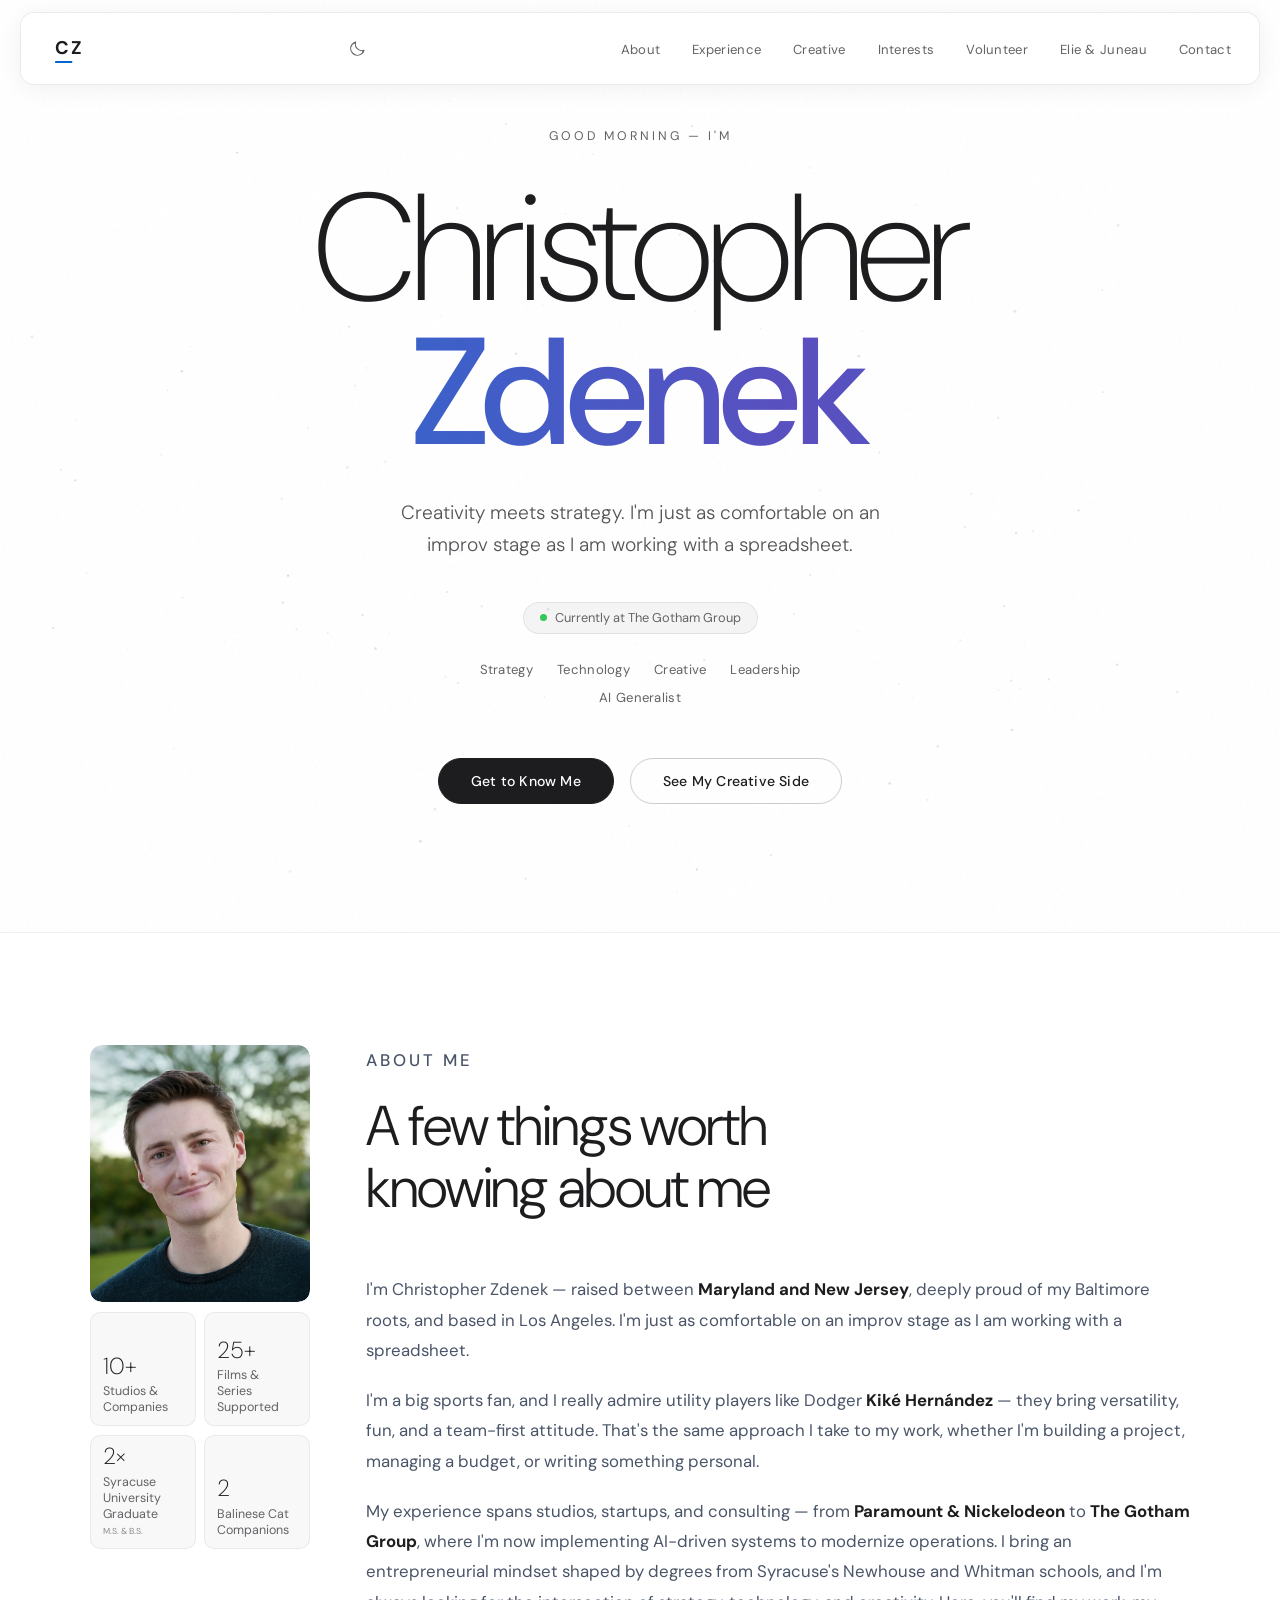
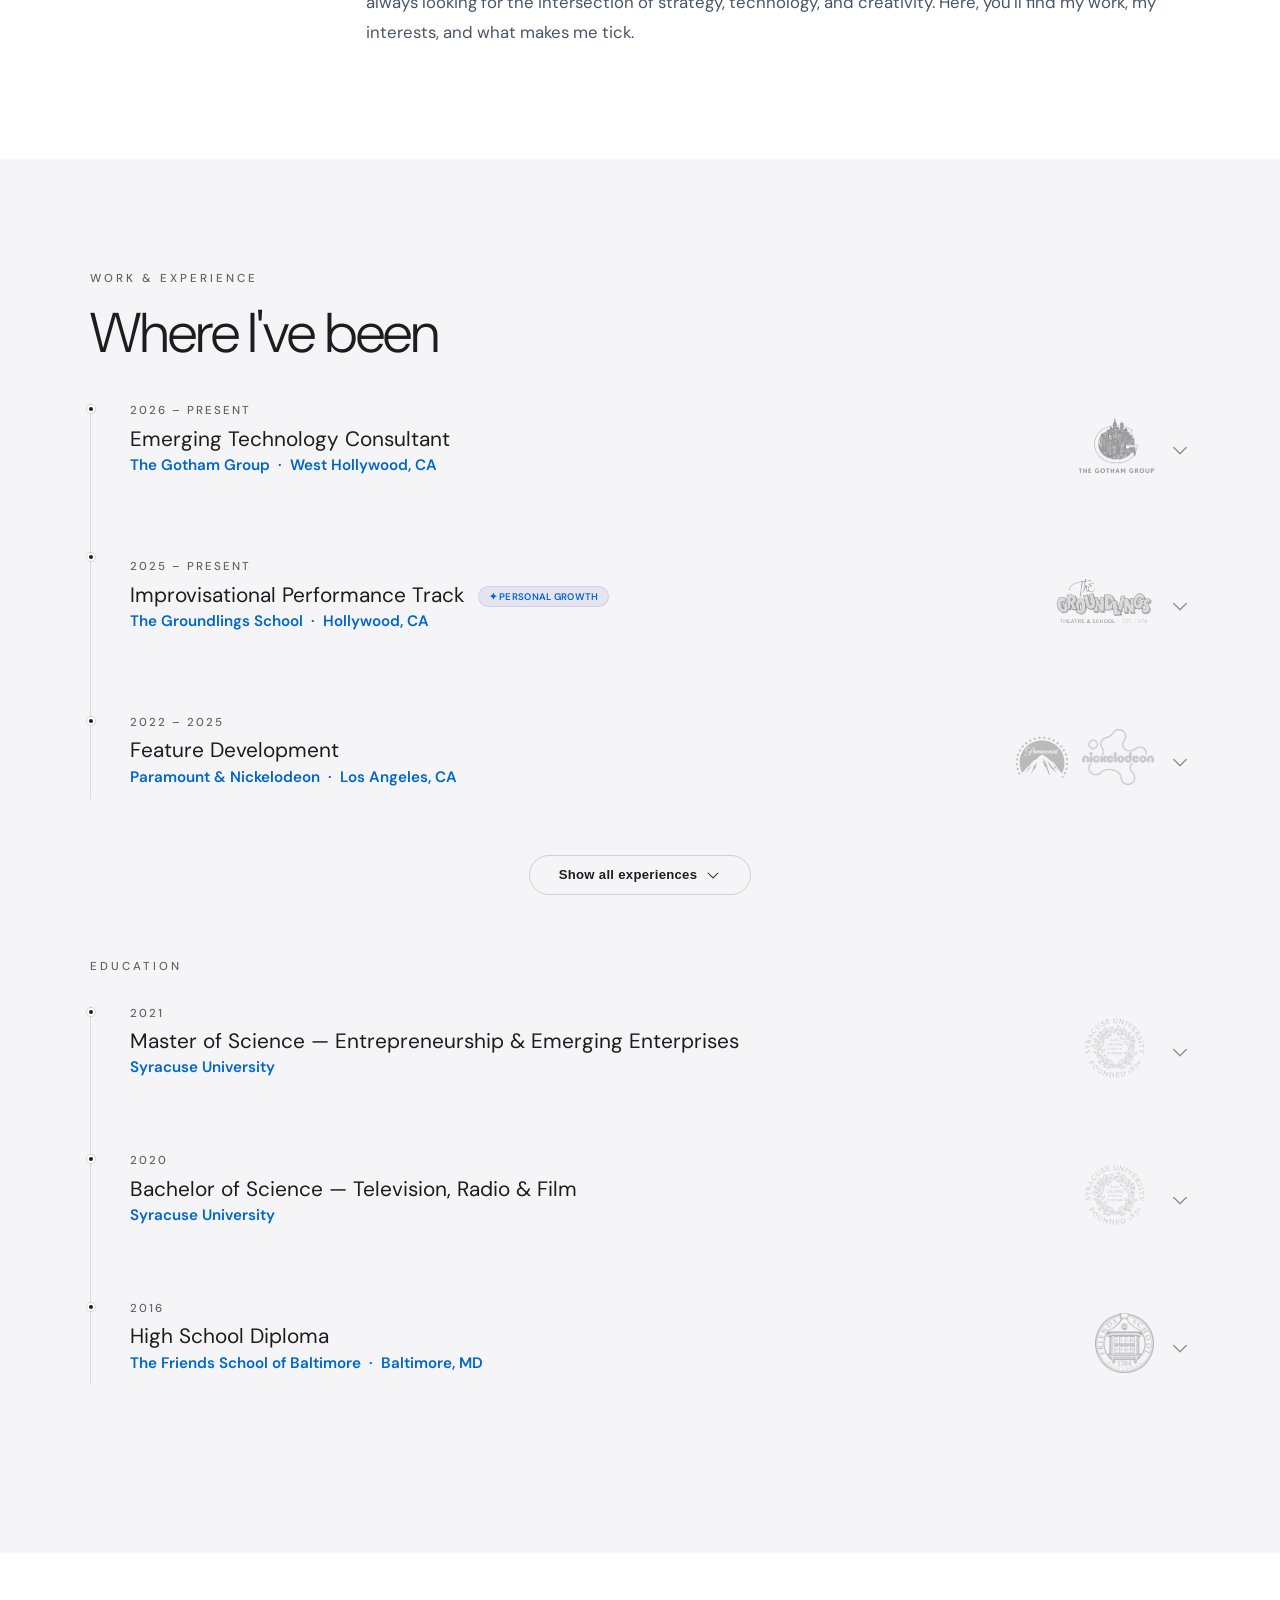
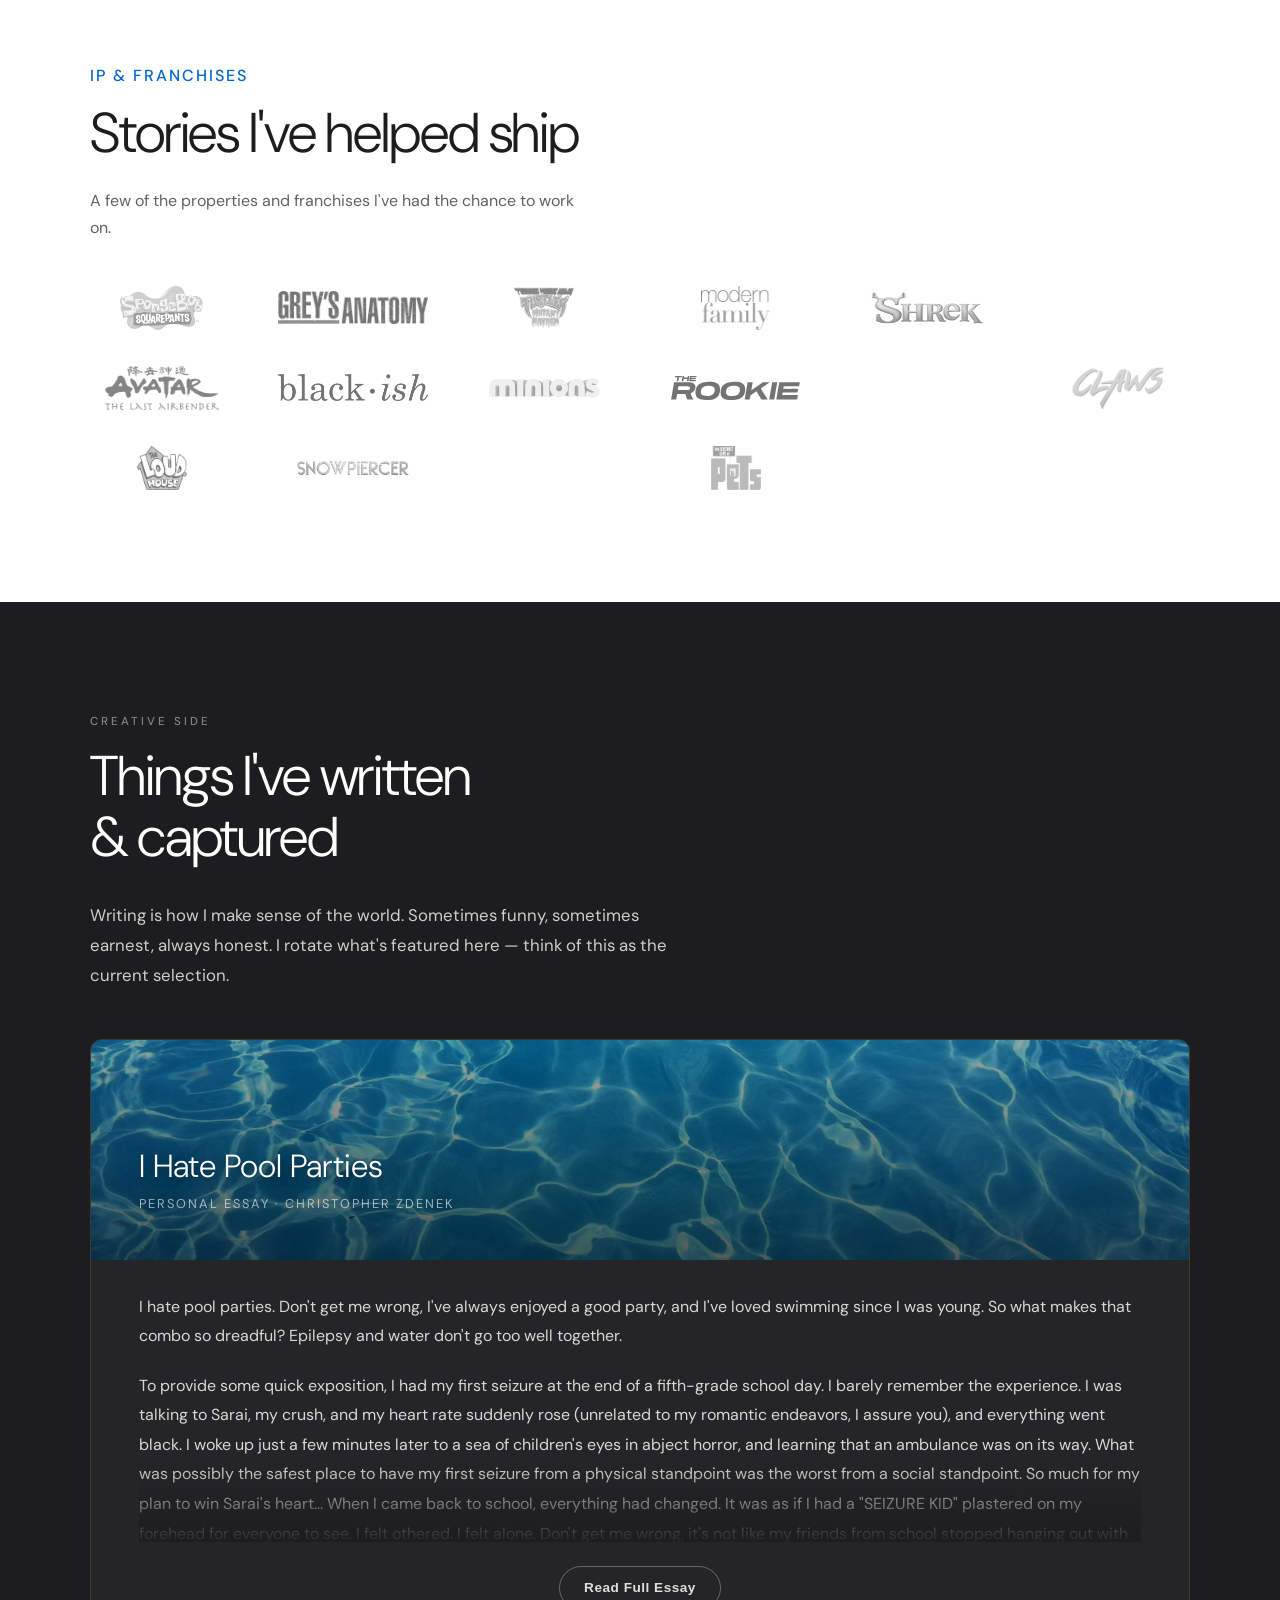
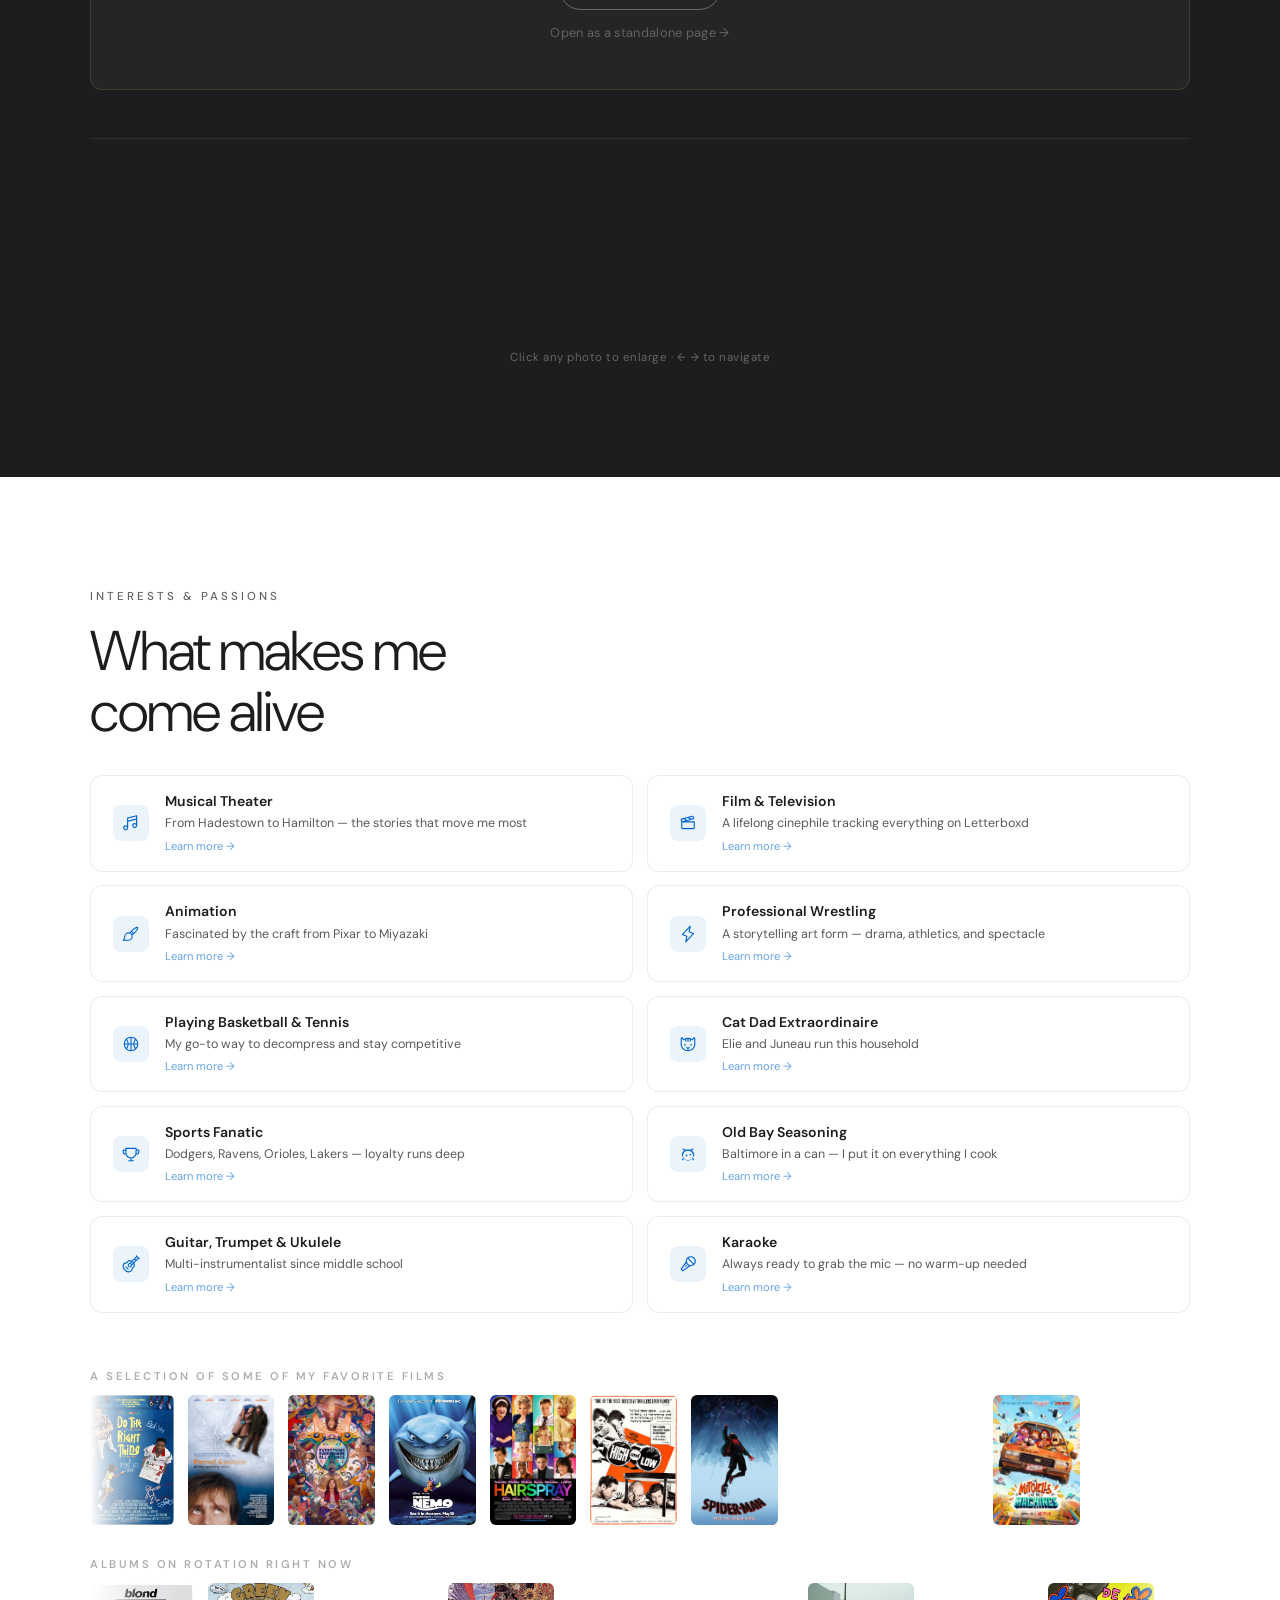
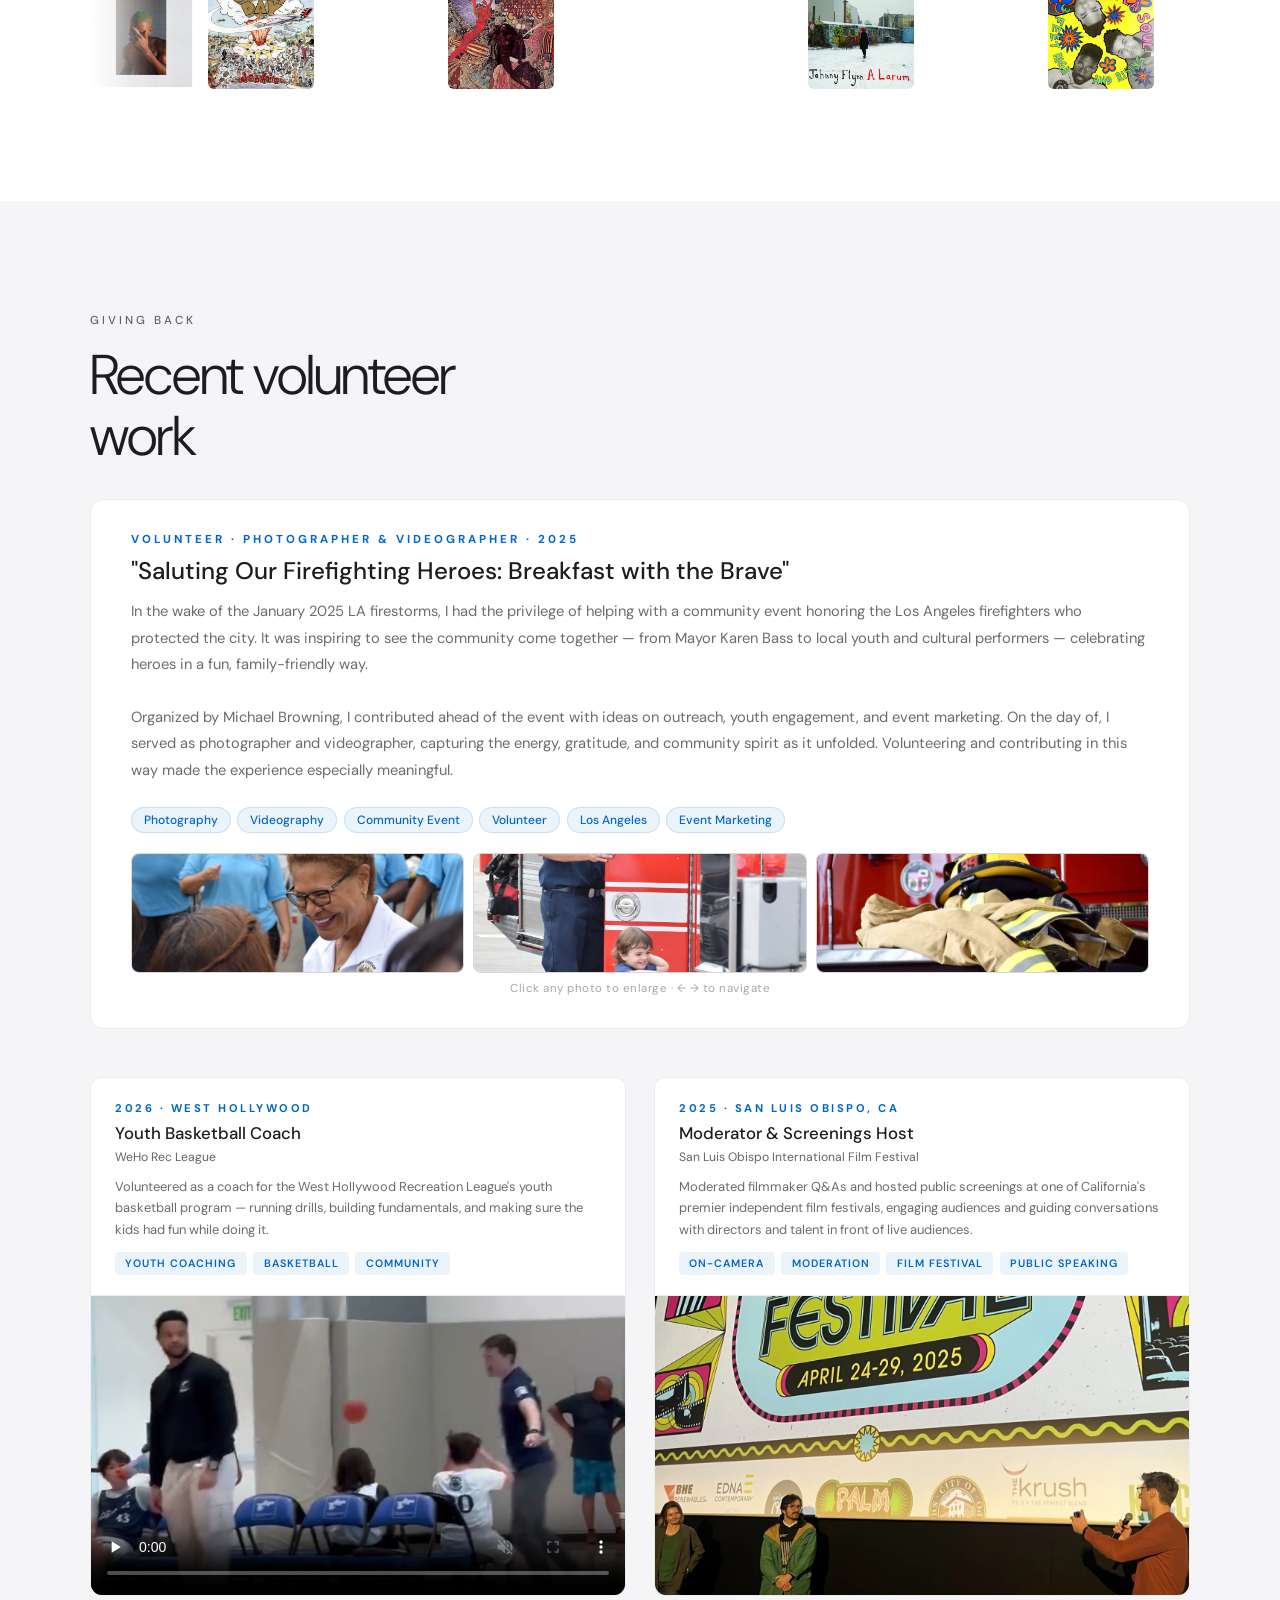
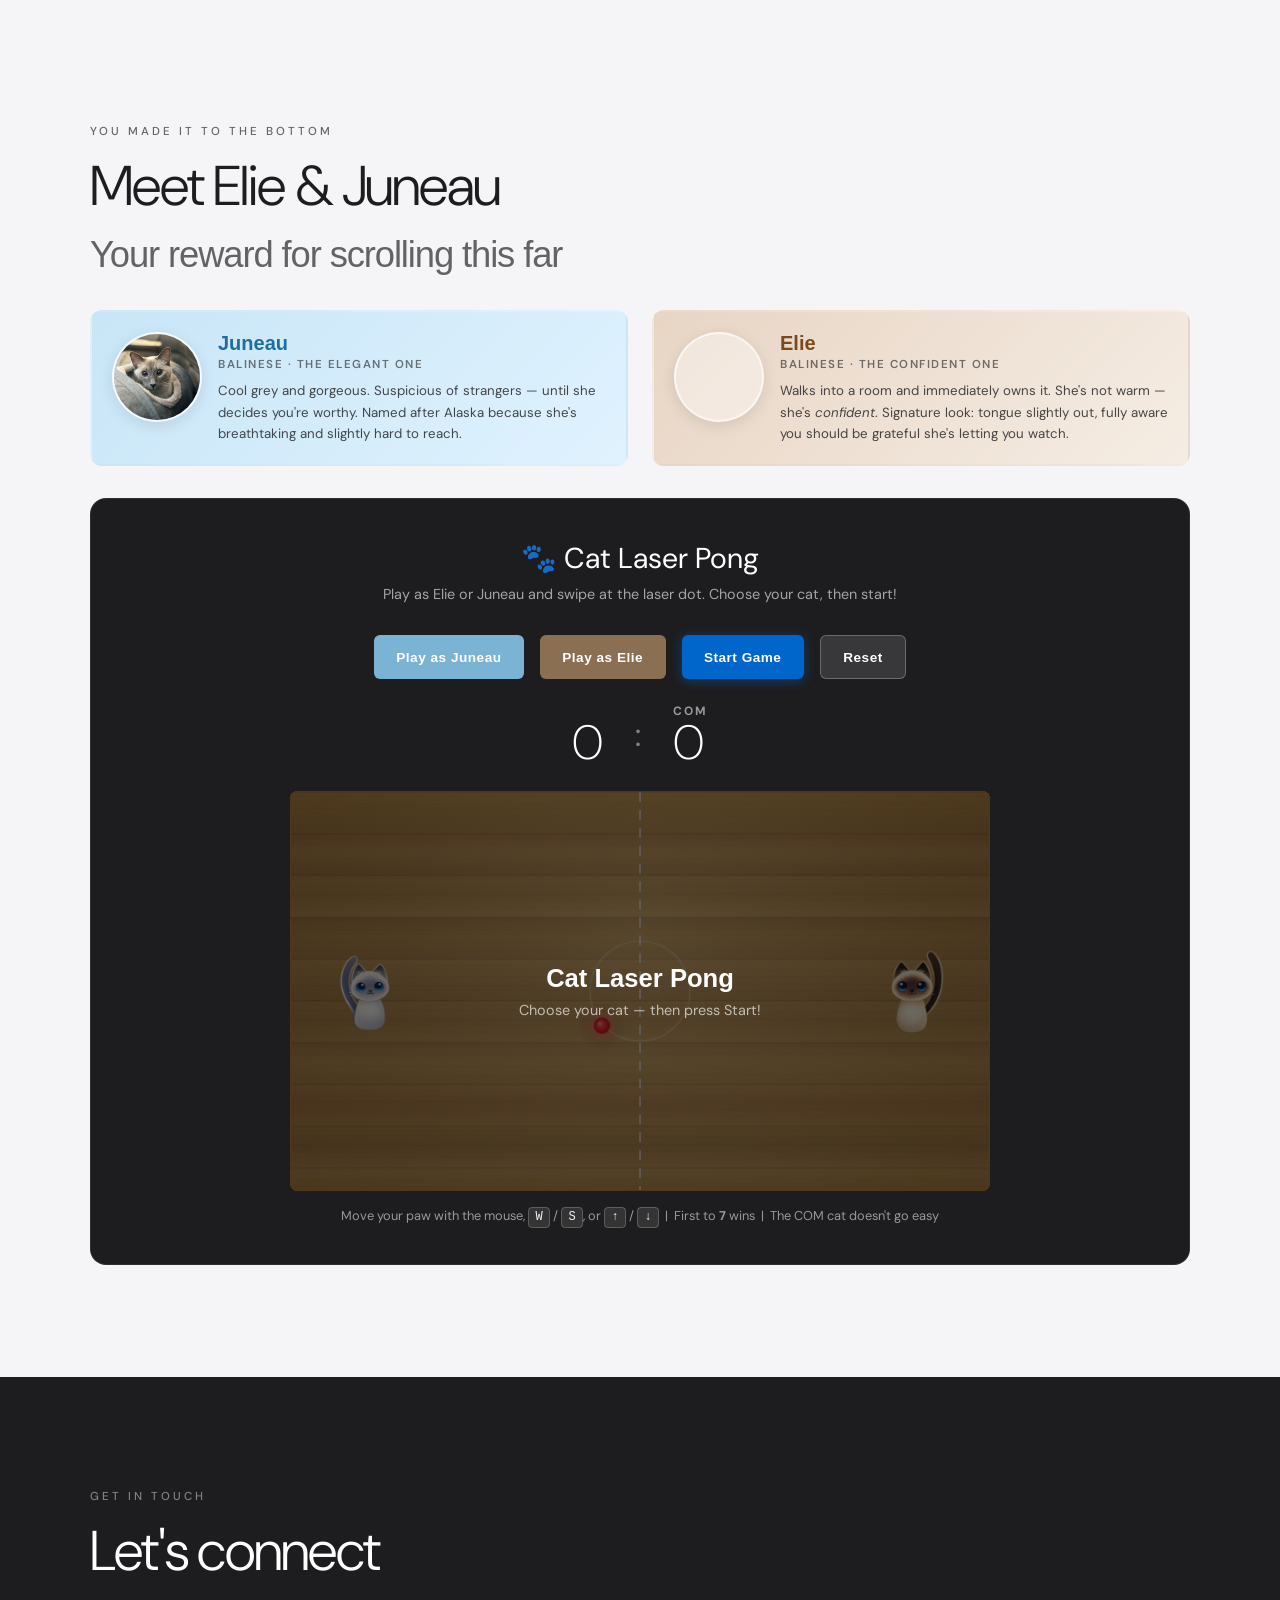
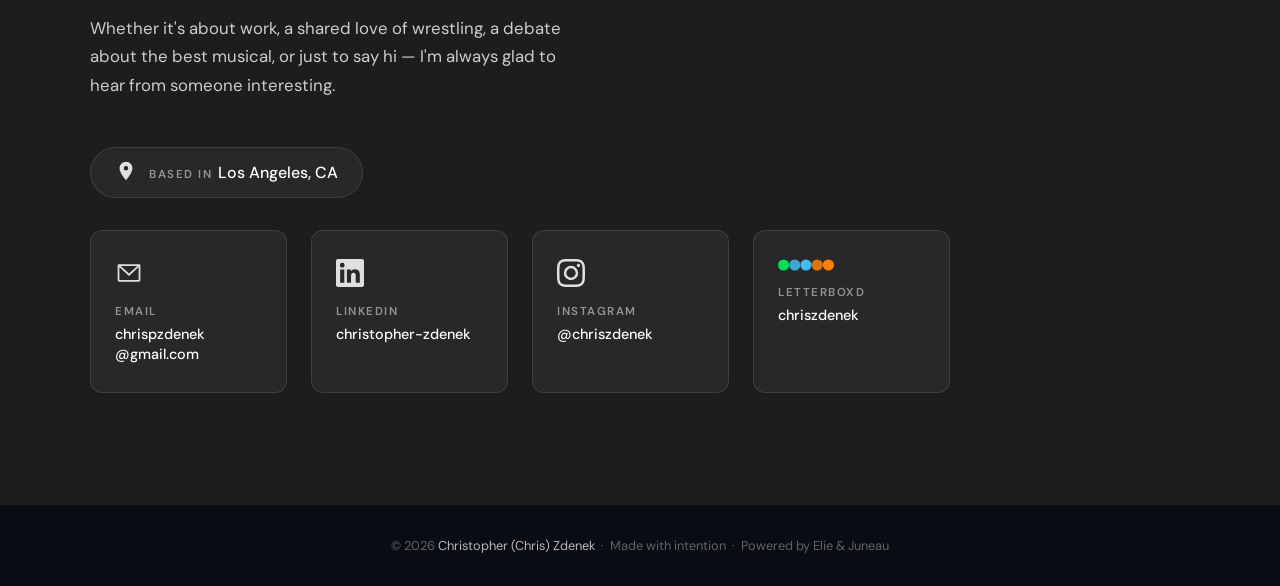
==== index.html @ ccbcd987 "UI hardening: image fixes, dark-mode contrast, pong smoothness, a11y - Rotate sideways photos uprigh" ====
<!DOCTYPE html>
<html lang="en">
<head>
  <meta charset="UTF-8" />
  <meta name="viewport" content="width=device-width, initial-scale=1.0" />
  <link rel="icon" type="image/svg+xml" href="favicon.svg">
  <link rel="icon" type="image/png" sizes="32x32" href="favicon-32x32.png">
  <link rel="icon" type="image/png" sizes="16x16" href="favicon-16x16.png">
  <link rel="apple-touch-icon" sizes="180x180" href="apple-touch-icon.png">
  <meta name="description" content="Chris Zdenek (Christopher Zdenek) — creativity meets strategy. Entertainment entrepreneur, storyteller, and improv performer based in Los Angeles. Syracuse Newhouse & Whitman grad working at the intersection of strategy, technology, and creativity.">
  <meta name="keywords" content="Chris Zdenek, Christopher Zdenek, Christopher P Zdenek, entertainment entrepreneur, improv performer, emerging technology consultant, Los Angeles, Gotham Group, Paramount, Nickelodeon, Syracuse University, Baltimore">
  <meta name="robots" content="index, follow, max-snippet:-1, max-image-preview:large, max-video-preview:-1">
  <meta name="author" content="Christopher Zdenek">
  <meta name="geo.region" content="US-CA">
  <meta name="geo.placename" content="Los Angeles">
  <link rel="canonical" href="https://chriszdenek.com/">
  <meta property="og:title" content="Chris Zdenek — Creativity Meets Strategy">
  <meta property="og:description" content="Christopher Zdenek — entertainment entrepreneur, storyteller, and improv performer based in Los Angeles. Explore his work, interests, and what makes him tick.">
  <meta property="og:image" content="https://chriszdenek.com/images/og-image.png">
  <meta property="og:url" content="https://chriszdenek.com/">
  <meta property="og:type" content="website">
  <meta property="og:site_name" content="Chris Zdenek">
  <meta name="twitter:card" content="summary_large_image">
  <meta name="twitter:title" content="Chris Zdenek — Creativity Meets Strategy">
  <meta name="twitter:description" content="Christopher Zdenek — entertainment entrepreneur, storyteller, and improv performer based in Los Angeles.">
  <meta name="twitter:image" content="https://chriszdenek.com/images/og-image.png">
  <title>Chris Zdenek | Christopher Zdenek — Entrepreneur, Storyteller & Improv Performer</title>
  <script type="application/ld+json">
  [
    {
      "@context": "https://schema.org",
      "@type": "WebSite",
      "name": "Chris Zdenek",
      "alternateName": "Christopher Zdenek",
      "url": "https://chriszdenek.com"
    },
    {
      "@context": "https://schema.org",
      "@type": "Person",
      "name": "Christopher Zdenek",
      "alternateName": "Chris Zdenek",
      "givenName": "Christopher",
      "familyName": "Zdenek",
      "url": "https://chriszdenek.com",
      "image": "https://chriszdenek.com/images/og-image.png",
      "jobTitle": "Emerging Technology Consultant",
      "description": "Chris Zdenek is an entertainment entrepreneur, emerging technology consultant, storyteller, and improv performer based in Los Angeles. He works at the intersection of strategy, technology, and creativity at The Gotham Group.",
      "knowsAbout": ["Entertainment", "Strategy", "Technology", "Improv Comedy", "AI Systems", "Project Management", "Animation", "Film Production", "Entrepreneurship"],
      "alumniOf": [
        {
          "@type": "CollegeOrUniversity",
          "name": "Syracuse University",
          "department": ["S.I. Newhouse School of Public Communications", "Martin J. Whitman School of Management"]
        },
        {
          "@type": "HighSchool",
          "name": "Jemicy School of Baltimore"
        }
      ],
      "worksFor": {
        "@type": "Organization",
        "name": "The Gotham Group",
        "url": "https://www.gotham-group.com"
      },
      "hasOccupation": [
        {
          "@type": "Occupation",
          "name": "Emerging Technology Consultant",
          "occupationLocation": {
            "@type": "City",
            "name": "Los Angeles"
          }
        }
      ],
      "address": {
        "@type": "PostalAddress",
        "addressLocality": "Los Angeles",
        "addressRegion": "CA",
        "addressCountry": "US"
      },
      "birthPlace": {
        "@type": "Place",
        "name": "Baltimore, Maryland"
      },
      "nationality": {
        "@type": "Country",
        "name": "United States"
      },
      "sameAs": [
        "https://www.linkedin.com/in/christopher-zdenek/",
        "https://www.instagram.com/chriszdenek/"
      ]
    }
  ]
  </script>
  <link rel="preconnect" href="https://fonts.googleapis.com">
  <link rel="preconnect" href="https://fonts.gstatic.com" crossorigin>
  <link rel="preload" as="style" href="https://fonts.googleapis.com/css2?family=DM+Sans:ital,opsz,wght@0,9..40,200;0,9..40,300;0,9..40,400;0,9..40,500;1,9..40,300;1,9..40,400&display=swap" onload="this.onload=null;this.rel='stylesheet'">
  <noscript><link rel="stylesheet" href="https://fonts.googleapis.com/css2?family=DM+Sans:ital,opsz,wght@0,9..40,200;0,9..40,300;0,9..40,400;0,9..40,500;1,9..40,300;1,9..40,400&display=swap"></noscript>
  <script>
  (function(){
    var t = localStorage.getItem('theme');
    if (!t) t = window.matchMedia('(prefers-color-scheme: dark)').matches ? 'dark' : 'light';
    document.documentElement.setAttribute('data-theme', t);
  })();
  </script>
  <link rel="stylesheet" href="styles.css">
<noscript><style>.reveal { opacity: 1 !important; transform: none !important; }</style></noscript>
</head>
<body>

<!-- ── SKIP LINK ──────────────────────────────────────────── -->
<a href="#about" class="skip-link">Skip to content</a>

<!-- ── NAV ─────────────────────────────────────────────────── -->
<nav role="navigation" aria-label="Main navigation">
  <a class="nav-logo" href="#hero"><span class="nav-logo-text">CZ</span></a>
  <button class="theme-toggle" id="themeToggle" aria-label="Switch to dark mode" title="Toggle dark mode">
    <svg class="theme-icon-moon" xmlns="http://www.w3.org/2000/svg" viewBox="0 0 256 256" fill="currentColor"><path d="M233.54,142.23a8,8,0,0,0-8-2,88.08,88.08,0,0,1-109.8-109.8,8,8,0,0,0-10-10,104.84,104.84,0,0,0-52.91,37A104,104,0,0,0,136,224a103.09,103.09,0,0,0,62.52-20.88,104.84,104.84,0,0,0,37-52.91A8,8,0,0,0,233.54,142.23ZM188.65,190.57A88,88,0,0,1,65.43,67.35,89.45,89.45,0,0,1,96,49.21,104.12,104.12,0,0,0,206.79,160,89.3,89.3,0,0,1,188.65,190.57Z"/></svg>
    <svg class="theme-icon-sun" xmlns="http://www.w3.org/2000/svg" viewBox="0 0 256 256" fill="currentColor" style="display:none"><path d="M120,40V16a8,8,0,0,1,16,0V40a8,8,0,0,1-16,0Zm72,88a64,64,0,1,1-64-64A64.07,64.07,0,0,1,192,128Zm-16,0a48,48,0,1,0-48,48A48.05,48.05,0,0,0,176,128ZM58.34,69.66A8,8,0,0,0,69.66,58.34l-16-16A8,8,0,0,0,42.34,53.66Zm0,116.68-16,16a8,8,0,0,0,11.32,11.32l16-16a8,8,0,0,0-11.32-11.32ZM192,72a8,8,0,0,0,5.66-2.34l16-16a8,8,0,0,0-11.32-11.32l-16,16A8,8,0,0,0,192,72Zm5.66,114.34a8,8,0,0,0-11.32,11.32l16,16a8,8,0,0,0,11.32-11.32ZM48,128a8,8,0,0,0-8-8H16a8,8,0,0,0,0,16H40A8,8,0,0,0,48,128Zm80,80a8,8,0,0,0-8,8v24a8,8,0,0,0,16,0V216A8,8,0,0,0,128,208Zm112-88H216a8,8,0,0,0,0,16h24a8,8,0,0,0,0-16Z"/></svg>
  </button>
  <button class="nav-hamburger" id="navHamburger" aria-label="Menu" aria-expanded="false">
    <span></span><span></span><span></span>
  </button>
  <ul class="nav-links" id="navLinks">
    <li><a href="#about">About</a></li>
    <li><a href="#experience">Experience</a></li>
    <li><a href="#writing">Creative</a></li>
    <li><a href="#interests">Interests</a></li>
    <li><a href="#volunteer">Volunteer</a></li>
    <li><a href="#cats">Elie &amp; Juneau</a></li>
    <li><a href="#contact">Contact</a></li>
  </ul>
</nav>

<!-- ── HERO ────────────────────────────────────────────────── -->
<div class="scroll-progress" id="scrollProgress"></div>

<main>
<section id="hero">
  <div class="hero-gradient-mesh"></div>
  <canvas class="hero-particle-canvas" id="heroParticles"></canvas>
  <div class="hero-cursor-glow" id="heroCursorGlow"></div>
  <div class="hero-content">
    <p class="hero-eyebrow hero-enter hero-enter-1" id="heroGreeting">Hey there — I'm</p>
    <h1 class="hero-name hero-enter hero-enter-1">Christopher <br><span>Zdenek</span></h1>
    <p class="sr-only">Also known as Chris Zdenek</p>
    <p class="hero-tagline hero-enter hero-enter-2">
      Creativity meets strategy. I'm just as comfortable on an improv stage as I am working with a spreadsheet.
    </p>
    <div class="hero-currently hero-enter hero-enter-3">
      <span class="hero-currently-dot"></span>
      Currently at The Gotham Group
    </div>
    <div class="hero-tags hero-enter hero-enter-3">
      <span class="hero-tag">Strategy</span>
      <span class="hero-tag">Technology</span>
      <span class="hero-tag">Creative</span>
      <span class="hero-tag">Leadership</span>
      <span class="hero-tag-rotate"><span class="active">AI Generalist</span></span>
    </div>
    <div class="hero-cta hero-enter hero-enter-4">
      <a href="#about" class="btn btn-gold">Get to Know Me</a>
      <a href="#writing" class="btn btn-outline">See My Creative Side</a>
    </div>
  </div>
  <div class="scroll-hint hero-enter hero-enter-5" aria-hidden="true"><svg xmlns="http://www.w3.org/2000/svg" width="16" height="16" viewBox="0 0 256 256" fill="currentColor" style="opacity:0.5"><path d="M213.66,101.66l-80,80a8,8,0,0,1-11.32,0l-80-80A8,8,0,0,1,53.66,90.34L128,164.69l74.34-74.35a8,8,0,0,1,11.32,11.32Z"/></svg></div>
</section>

<!-- AI-ready summary (hidden visually, exposed to crawlers & AI search) -->
<p class="sr-only">Christopher Zdenek is an entertainment entrepreneur and emerging technology consultant based in Los Angeles, currently at The Gotham Group, with experience spanning Paramount, Nickelodeon, Illumination, and 25+ film and television productions.</p>

<!-- ── ABOUT ────────────────────────────────────────────────── -->
<section id="about">
  <div class="container about-3d-entrance">
    <div class="about-grid">
      <!-- Left: headshot + stat boxes -->
      <div class="about-visual">
        <div class="headshot-wrap">
          <picture><source srcset="images/headshot.jpg.webp" type="image/webp"><img fetchpriority="high" decoding="async"
            src="images/headshot.jpg"
            alt="Christopher Zdenek - entertainment entrepreneur and emerging technology consultant in Los Angeles"
            class="headshot-img"
            width="1200"
            height="1384"
            onerror="this.closest('picture').style.display='none'; this.closest('picture').nextElementSibling.style.display='flex';"
          ></picture>
          <div class="headshot-placeholder" style="display:none;">
            Drop your headshot here as<br><code>images/headshot.jpg</code>
          </div>
        </div>
        <div class="about-stats">
          <div class="stat-card">
            <div class="stat-number">10+</div>
            <div class="stat-label">Studios &amp; Companies</div>
          </div>
          <div class="stat-card">
            <div class="stat-number">25+</div>
            <div class="stat-label">Films &amp; Series Supported</div>
          </div>
          <div class="stat-card">
            <div class="stat-number">2×</div>
            <div class="stat-label">Syracuse University Graduate<br><span style="font-size:0.7em;opacity:0.75;">M.S. &amp; B.S.</span></div>
          </div>
          <div class="stat-card">
            <div class="stat-number">2</div>
            <div class="stat-label">Balinese Cat Companions</div>
          </div>
        </div>
      </div>
      <!-- Right: text -->
      <div class="about-text">
        <p class="section-label">About Me</p>
        <h2 class="section-title">A few things worth<br>knowing about me</h2>
        <div class="divider"></div>
        <p>
          I'm Christopher Zdenek — raised between <strong>Maryland and New Jersey</strong>, deeply proud of my Baltimore roots, and based in Los Angeles. I'm just as comfortable on an improv stage as I am working with a spreadsheet.
        </p>
        <p>
          I'm a big sports fan, and I really admire utility players like Dodger <strong>Kiké Hernández</strong> — they bring versatility, fun, and a team-first attitude. That's the same approach I take to my work, whether I'm building a project, managing a budget, or writing something personal.
        </p>
        <p>
          My experience spans studios, startups, and consulting — from <strong>Paramount &amp; Nickelodeon</strong> to <strong>The Gotham Group</strong>, where I'm now implementing AI-driven systems to modernize operations. I bring an entrepreneurial mindset shaped by degrees from Syracuse's Newhouse and Whitman schools, and I'm always looking for the intersection of strategy, technology, and creativity. Here, you'll find my work, my interests, and what makes me tick.
        </p>
      </div>
    </div>
  </div>
</section>

<!-- ── EXPERIENCE ───────────────────────────────────────────── -->
<section id="experience">
  <div class="container">
    <p class="section-label reveal">Work &amp; Experience</p>
    <h2 class="section-title reveal reveal-delay-1">Where I've been</h2>
    <div class="divider reveal reveal-delay-2"></div>
    <div class="timeline timeline-collapsed" id="workTimeline">

      <div class="timeline-item reveal">
        <div class="timeline-header" role="button" tabindex="0" aria-expanded="false" title="Click to expand">
          <div>
            <div class="timeline-period">2026 – Present</div>
            <div class="timeline-role">Emerging Technology Consultant</div>
            <div class="timeline-company">The Gotham Group &nbsp;·&nbsp; West Hollywood, CA</div>
          </div>
          <div class="company-logos">
            <img decoding="async" src="images/logos/gotham-group.png" class="company-logo" alt="The Gotham Group" width="1200" height="898" loading="lazy">
          </div>
          <svg class="timeline-chevron" xmlns="http://www.w3.org/2000/svg" width="20" height="20" viewBox="0 0 256 256" fill="currentColor"><path d="M213.66,101.66l-80,80a8,8,0,0,1-11.32,0l-80-80A8,8,0,0,1,53.66,90.34L128,164.69l74.34-74.35a8,8,0,0,1,11.32,11.32Z"/></svg>
        </div>
        <div class="timeline-details">
          <div class="timeline-details-inner">
            <div class="timeline-desc">
              Driving the modernization of infrastructure and operations at a leading entertainment management and production company through agentic AI implementation. Rebuilding core systems across talent tracking, submissions, internal workflow, and communications using intelligent automation. Overseeing the complete rebuild of the company's digital presence and web platform. Currently developing two bespoke internal applications alongside the new website, leveraging AI-native architecture to streamline creative operations.
            </div>
            <div class="timeline-tags">
              <span class="timeline-tag">AI Implementation</span>
              <span class="timeline-tag">Agentic AI</span>
              <span class="timeline-tag">Workflow Automation</span>
              <span class="timeline-tag">Web Development</span>
              <span class="timeline-tag">Infrastructure</span>
            </div>
          </div>
        </div>
      </div>

      <div class="timeline-item reveal">
        <div class="timeline-header" role="button" tabindex="0" aria-expanded="false" title="Click to expand">
          <div>
            <div class="timeline-period">2025 – Present</div>
            <div class="timeline-role">Improvisational Performance Track <span class="timeline-badge">&#10022; Personal Growth</span></div>
            <div class="timeline-company">The Groundlings School &nbsp;·&nbsp; Hollywood, CA</div>
          </div>
          <div class="company-logos">
            <img decoding="async" src="images/logos/groundlings.webp" class="company-logo company-logo--100" alt="The Groundlings" width="350" height="350" loading="lazy">
          </div>
          <svg class="timeline-chevron" xmlns="http://www.w3.org/2000/svg" width="20" height="20" viewBox="0 0 256 256" fill="currentColor"><path d="M213.66,101.66l-80,80a8,8,0,0,1-11.32,0l-80-80A8,8,0,0,1,53.66,90.34L128,164.69l74.34-74.35a8,8,0,0,1,11.32,11.32Z"/></svg>
        </div>
        <div class="timeline-details">
          <div class="timeline-details-inner">
            <div class="timeline-desc">
              Selected into the highest performance track at The Groundlings — one of the most elite and selective improv and sketch comedy programs in the country. Sharpening live communication, rapid adaptability, active listening, and audience engagement through unscripted performances.
            </div>
            <div class="timeline-tags">
              <span class="timeline-tag">On-Camera</span>
              <span class="timeline-tag">Improv</span>
              <span class="timeline-tag">Live Performance</span>
              <span class="timeline-tag">Public Speaking</span>
            </div>
          </div>
        </div>
      </div>


      <div class="timeline-item reveal">
        <div class="timeline-header" role="button" tabindex="0" aria-expanded="false" title="Click to expand">
          <div>
            <div class="timeline-period">2022 – 2025</div>
            <div class="timeline-role">Feature Development</div>
            <div class="timeline-company">Paramount &amp; Nickelodeon &nbsp;·&nbsp; Los Angeles, CA</div>
          </div>
          <div class="company-logos">
            <img decoding="async" src="images/logos/paramount.svg" class="company-logo company-logo--md" alt="Paramount" width="1000" height="787" loading="lazy">
            <img decoding="async" src="images/logos/nickelodeon.png" class="company-logo" alt="Nickelodeon" width="1280" height="1001" loading="lazy">
          </div>
          <svg class="timeline-chevron" xmlns="http://www.w3.org/2000/svg" width="20" height="20" viewBox="0 0 256 256" fill="currentColor"><path d="M213.66,101.66l-80,80a8,8,0,0,1-11.32,0l-80-80A8,8,0,0,1,53.66,90.34L128,164.69l74.34-74.35a8,8,0,0,1,11.32,11.32Z"/></svg>
        </div>
        <div class="timeline-details">
          <div class="timeline-details-inner">
            <div class="timeline-desc">
              Drove narrative development across 25+ films and series, aligning creative, production, finance, and legal teams at a major studio. Authored executive-facing decks, briefs, talking points, and strategic materials for pitches and presentations. Led competitive, talent, and IP research to shape development strategy and audience targeting. Managed high-stakes production events with cross-functional partners.
            </div>
            <div class="timeline-tags">
              <span class="timeline-tag">Development</span>
              <span class="timeline-tag">Script Analysis</span>
              <span class="timeline-tag">Creative Strategy</span>
              <span class="timeline-tag">Cross-Functional</span>
            </div>
            <div class="photo-thumb-grid">
              <div class="photo-thumb" data-lb="0" data-gallery="paramount" title="Click to enlarge">
                <picture><source srcset="images/work/paramount-dodgeball.jpg.webp" type="image/webp"><img width="1200" height="900" decoding="async" src="images/work/paramount-dodgeball.jpg" alt="Dodgeball Champions — Paramount team" loading="lazy"></picture>
              </div>
              <div class="photo-thumb" data-lb="1" data-gallery="paramount" title="Click to enlarge">
                <picture><source srcset="images/work/paramount-glsen.jpg.webp" type="image/webp"><img width="1200" height="1799" class="crop-faces" decoding="async" src="images/work/paramount-glsen.jpg" alt="GLSEN Event — Paramount &amp; Nickelodeon" loading="lazy"></picture>
              </div>
              <div class="photo-thumb" data-lb="2" data-gallery="paramount" title="Click to enlarge">
                <picture><source srcset="images/work/paramount-tmnt.jpg.webp" type="image/webp"><img width="900" height="1200" decoding="async" src="images/work/paramount-tmnt.jpg" alt="TMNT Toys — Paramount &amp; Nickelodeon" loading="lazy"></picture>
              </div>
              <div class="photo-thumb" data-lb="3" data-gallery="paramount" title="Click to enlarge">
                <picture><source srcset="images/work/paramount-transformers.jpg.webp" type="image/webp"><img width="1200" height="900" decoding="async" src="images/work/paramount-transformers.jpg" alt="Transformers — Paramount &amp; Nickelodeon" loading="lazy"></picture>
              </div>
            </div>
            <div class="photo-thumb-hint">Click any photo to enlarge · ← → to navigate</div>
          </div>
        </div>
      </div>

      <div class="timeline-item reveal">
        <div class="timeline-header" role="button" tabindex="0" aria-expanded="false" title="Click to expand">
          <div>
            <div class="timeline-period">2021 – 2022</div>
            <div class="timeline-role">Talent Management</div>
            <div class="timeline-company">The Gotham Group &nbsp;·&nbsp; West Hollywood, CA</div>
          </div>
          <div class="company-logos">
            <img decoding="async" src="images/logos/gotham-group.png" class="company-logo" alt="The Gotham Group" width="1200" height="898" loading="lazy">
          </div>
          <svg class="timeline-chevron" xmlns="http://www.w3.org/2000/svg" width="20" height="20" viewBox="0 0 256 256" fill="currentColor"><path d="M213.66,101.66l-80,80a8,8,0,0,1-11.32,0l-80-80A8,8,0,0,1,53.66,90.34L128,164.69l74.34-74.35a8,8,0,0,1,11.32,11.32Z"/></svg>
        </div>
        <div class="timeline-details">
          <div class="timeline-details-inner">
            <div class="timeline-desc">
              Orchestrated multi-party communication between talent, agents, studios, and producers at a leading film, television, and animation management company. Built pitch materials, talent briefs, and strategic research summaries to drive representation strategy and packaging decisions. Managed high-volume communication pipelines across studios, networks, and legal partners.
            </div>
            <div class="timeline-tags">
              <span class="timeline-tag">Talent Management</span>
              <span class="timeline-tag">Film</span>
              <span class="timeline-tag">Television</span>
              <span class="timeline-tag">Animation</span>
            </div>
            <div class="photo-thumb-grid">
              <div class="photo-thumb" data-lb="0" data-gallery="gotham2122" title="Click to enlarge">
                <picture><source srcset="images/work/gotham-team.jpg.webp" type="image/webp"><img width="1200" height="1018" decoding="async" src="images/work/gotham-team.jpg" alt="The Gotham Group team" loading="lazy"></picture>
              </div>
              <div class="photo-thumb" data-lb="1" data-gallery="gotham2122" title="Click to enlarge">
                <picture><source srcset="images/work/gotham-chris-siobhan.jpg.webp" type="image/webp"><img width="2000" height="1500" decoding="async" src="images/work/gotham-chris-siobhan.jpg" alt="Chris & Siobhan at The Gotham Group" loading="lazy"></picture>
              </div>
              <div class="photo-thumb" data-lb="2" data-gallery="gotham2122" title="Click to enlarge">
                <picture><source srcset="images/work/gotham-halloween.jpeg.webp" type="image/webp"><img width="1500" height="2000" class="crop-faces" decoding="async" src="images/work/gotham-halloween.jpeg" alt="Halloween Contest at The Gotham Group" loading="lazy"></picture>
              </div>
            </div>
            <div class="photo-thumb-hint">Click any photo to enlarge · ← → to navigate</div>
          </div>
        </div>
      </div>

      <div class="timeline-item reveal">
        <div class="timeline-header" role="button" tabindex="0" aria-expanded="false" title="Click to expand">
          <div>
            <div class="timeline-period">2021</div>
            <div class="timeline-role">Graduate Student Consultant</div>
            <div class="timeline-company">Syracuse University &nbsp;·&nbsp; Syracuse, NY</div>
          </div>
          <div class="company-logos">
            <img decoding="async" src="images/logos/syracuse-seal.webp" class="company-logo company-logo--lg" alt="Syracuse University" width="512" height="388" loading="lazy">
          </div>
          <svg class="timeline-chevron" xmlns="http://www.w3.org/2000/svg" width="20" height="20" viewBox="0 0 256 256" fill="currentColor"><path d="M213.66,101.66l-80,80a8,8,0,0,1-11.32,0l-80-80A8,8,0,0,1,53.66,90.34L128,164.69l74.34-74.35a8,8,0,0,1,11.32,11.32Z"/></svg>
        </div>
        <div class="timeline-details">
          <div class="timeline-details-inner">
            <div class="timeline-desc">
              Delivered a 67-page strategic report for a disability-focused entrepreneur, analyzing performance metrics to optimize her website and service offerings. Designed a comprehensive marketing plan featuring SWOT and partnership analyses, growth opportunities, differentiation strategies, and diversity benefit optimization. Produced and edited three professional promotional videos (11-min, 3-min, and 1-min) with an actionable roadmap for public speaking opportunities.
            </div>
            <div class="timeline-tags">
              <span class="timeline-tag">Strategy</span>
              <span class="timeline-tag">Consulting</span>
              <span class="timeline-tag">Marketing</span>
              <span class="timeline-tag">Video Production</span>
            </div>
          </div>
        </div>
      </div>

      <div class="timeline-item reveal">
        <div class="timeline-header" role="button" tabindex="0" aria-expanded="false" title="Click to expand">
          <div>
            <div class="timeline-period">2020 – 2021</div>
            <div class="timeline-role">Screenwriting Graduate Assistant</div>
            <div class="timeline-company">Syracuse University &nbsp;·&nbsp; Syracuse, NY</div>
          </div>
          <div class="company-logos">
            <img decoding="async" src="images/logos/syracuse-new.png" class="company-logo company-logo--md" alt="Syracuse University" width="450" height="155" loading="lazy">
          </div>
          <svg class="timeline-chevron" xmlns="http://www.w3.org/2000/svg" width="20" height="20" viewBox="0 0 256 256" fill="currentColor"><path d="M213.66,101.66l-80,80a8,8,0,0,1-11.32,0l-80-80A8,8,0,0,1,53.66,90.34L128,164.69l74.34-74.35a8,8,0,0,1,11.32,11.32Z"/></svg>
        </div>
        <div class="timeline-details">
          <div class="timeline-details-inner">
            <div class="timeline-desc">
              Partnered directly with Disney screenwriter <strong>Rob Edwards</strong> (writer, <em>The Princess and the Frog</em>) to co-design the curriculum, creative vision, and learning experience. Delivered detailed script feedback, led office hours, and evaluated student screenwriting projects against professional standards.
            </div>
            <div class="timeline-tags">
              <span class="timeline-tag">Screenwriting</span>
              <span class="timeline-tag">Curriculum Development</span>
              <span class="timeline-tag">Creative Feedback</span>
            </div>
            <div class="photo-thumb-grid">
              <div class="photo-thumb" data-lb="0" data-gallery="syracuse" title="Click to enlarge">
                <img width="1600" height="1600" decoding="async" src="images/work/syracuse-popquiz.jpg" alt="Pop Quiz — Syracuse Screenwriting class" loading="lazy">
              </div>
              <div class="photo-thumb" data-lb="1" data-gallery="syracuse" title="Click to enlarge">
                <img width="1200" height="750" decoding="async" src="images/work/syracuse-roasted.jpg" alt="Rob Edwards — Syracuse Screenwriting class" loading="lazy">
              </div>
            </div>
            <div class="photo-thumb-hint">Click any photo to enlarge · ← → to navigate</div>
          </div>
        </div>
      </div>

      <div class="timeline-item reveal">
        <div class="timeline-header" role="button" tabindex="0" aria-expanded="false" title="Click to expand">
          <div>
            <div class="timeline-period">2020</div>
            <div class="timeline-role">Co-Founder &amp; Producer</div>
            <div class="timeline-company">DC Point Productions, LLC &nbsp;·&nbsp; New York, NY</div>
          </div>
          <div class="company-logos">
            <img decoding="async" src="images/logos/dc-point.png" class="company-logo company-logo--lg" alt="DC Point Productions" width="900" height="900" loading="lazy">
          </div>
          <svg class="timeline-chevron" xmlns="http://www.w3.org/2000/svg" width="20" height="20" viewBox="0 0 256 256" fill="currentColor"><path d="M213.66,101.66l-80,80a8,8,0,0,1-11.32,0l-80-80A8,8,0,0,1,53.66,90.34L128,164.69l74.34-74.35a8,8,0,0,1,11.32,11.32Z"/></svg>
        </div>
        <div class="timeline-details">
          <div class="timeline-details-inner">
            <div class="timeline-desc">
              Launched a production company and produced an unscripted pilot during the height of COVID-19 — managing logistics, budgeting, financing, and location scouting from the ground up. Recruited on-screen talent and assembled a full production team while implementing safety protocols that resulted in zero COVID incidents.
            </div>
            <div class="timeline-tags">
              <span class="timeline-tag">Production</span>
              <span class="timeline-tag">Unscripted</span>
              <span class="timeline-tag">Entrepreneurship</span>
            </div>
            <a href="https://www.youtube.com/watch?v=rkIR-cyb0Ec" target="_blank" rel="noopener"
               class="yt-thumb-link" title="Watch on YouTube">
              <div class="yt-thumb">
                <img width="1200" height="670" decoding="async" src="images/work/dcpoint-custom-thumb.jpg"
                     alt="DC Point Productions — unscripted pilot" loading="lazy">
                <div class="yt-play-btn" aria-hidden="true">
                  <svg viewBox="0 0 68 48" width="64" height="44">
                    <path d="M66.5 7.7c-.8-2.9-2.9-5-5.8-5.8C55.3 1 34 1 34 1S12.7 1 7.3 1.9c-2.9.8-5 2.9-5.8 5.8C.6 12.1.5 24 .5 24s.1 11.9.9 16.3c.8 2.9 2.9 5 5.8 5.8C12.7 47 34 47 34 47s21.3 0 26.7-.9c2.9-.8 5-2.9 5.8-5.8.8-4.4.9-16.3.9-16.3s-.1-11.9-.9-16.3z" fill="#f00"/>
                    <path d="M27 33l18-9-18-9v18z" fill="#fff"/>
                  </svg>
                </div>
              </div>
              <div class="yt-thumb-label">▶ Watch on YouTube</div>
            </a>
            <div class="photo-thumb-grid">
              <div class="photo-thumb" data-lb="0" data-gallery="dcpoint" title="Click to enlarge">
                <picture><source srcset="images/work/dcpoint-gettin-to-the-point.jpg.webp" type="image/webp"><img width="1810" height="1310" decoding="async" src="images/work/dcpoint-gettin-to-the-point.jpg" alt="Gettin to the Point — DC Point Productions" loading="lazy"></picture>
              </div>
            </div>
            <div class="photo-thumb-hint">Click any photo to enlarge · ← → to navigate</div>
          </div>
        </div>
      </div>

      <div class="timeline-item reveal">
        <div class="timeline-header" role="button" tabindex="0" aria-expanded="false" title="Click to expand">
          <div>
            <div class="timeline-period">2020</div>
            <div class="timeline-role">Marketing Analytics Intern</div>
            <div class="timeline-company">Sunrun &nbsp;·&nbsp; San Francisco, CA</div>
          </div>
          <div class="company-logos">
            <img decoding="async" src="images/logos/sunrun.png" class="company-logo company-logo--xxl" alt="Sunrun" width="1000" height="600" onerror="this.style.display='none'" loading="lazy">
          </div>
          <svg class="timeline-chevron" xmlns="http://www.w3.org/2000/svg" width="20" height="20" viewBox="0 0 256 256" fill="currentColor"><path d="M213.66,101.66l-80,80a8,8,0,0,1-11.32,0l-80-80A8,8,0,0,1,53.66,90.34L128,164.69l74.34-74.35a8,8,0,0,1,11.32,11.32Z"/></svg>
        </div>
        <div class="timeline-details">
          <div class="timeline-details-inner">
            <div class="timeline-desc">
              Drove execution of the company’s first multi-million-dollar marketing campaign, managing action items and deadlines for executives across five marketing divisions. Created and presented a successful proposal for increased UGC initiatives.
            </div>
            <div class="timeline-tags">
              <span class="timeline-tag">Marketing Analytics</span>
              <span class="timeline-tag">Project Management</span>
              <span class="timeline-tag">UGC</span>
              <span class="timeline-tag">Renewable Energy</span>
            </div>
          </div>
        </div>
      </div>

      <div class="timeline-item reveal">
        <div class="timeline-header" role="button" tabindex="0" aria-expanded="false" title="Click to expand">
          <div>
            <div class="timeline-period">2020</div>
            <div class="timeline-role">Development Intern</div>
            <div class="timeline-company">Illumination &nbsp;·&nbsp; Santa Monica, CA</div>
          </div>
          <div class="company-logos">
            <img decoding="async" src="images/logos/illumination.png" class="company-logo company-logo--xl" alt="Illumination" width="3840" height="2160" loading="lazy">
          </div>
          <svg class="timeline-chevron" xmlns="http://www.w3.org/2000/svg" width="20" height="20" viewBox="0 0 256 256" fill="currentColor"><path d="M213.66,101.66l-80,80a8,8,0,0,1-11.32,0l-80-80A8,8,0,0,1,53.66,90.34L128,164.69l74.34-74.35a8,8,0,0,1,11.32,11.32Z"/></svg>
        </div>
        <div class="timeline-details">
          <div class="timeline-details-inner">
            <div class="timeline-desc">
              Delivered research decks, writer packets, and competitive breakdowns on fast-paced timelines at one of animation’s top studios. Executed script analysis and creative breakdowns to fuel ideation, world-building, and franchise development for executives and producers.
            </div>
            <div class="timeline-tags">
              <span class="timeline-tag">Animation</span>
              <span class="timeline-tag">Development</span>
              <span class="timeline-tag">Script Coverage</span>
            </div>
            <div class="photo-thumb-grid">
              <div class="photo-thumb" data-lb="0" data-gallery="illumination" title="Click to enlarge">
                <picture><source srcset="images/work/illumination-annie-awards.jpg.webp" type="image/webp"><img width="1108" height="1392" class="crop-faces" decoding="async" src="images/work/illumination-annie-awards.jpg" alt="Annie Awards — Illumination" loading="lazy"></picture>
              </div>
            </div>
            <div class="photo-thumb-hint">Click any photo to enlarge · ← → to navigate</div>
          </div>
        </div>
      </div>

      <div class="timeline-item reveal">
        <div class="timeline-header" role="button" tabindex="0" aria-expanded="false" title="Click to expand">
          <div>
            <div class="timeline-period">2020</div>
            <div class="timeline-role">Current Series Intern</div>
            <div class="timeline-company">Cartoon Network Studios &nbsp;·&nbsp; Burbank, CA</div>
          </div>
          <div class="company-logos">
            <img decoding="async" src="images/logos/cartoon-network.png" class="company-logo company-logo--tall" alt="Cartoon Network" width="2400" height="2400" onerror="this.style.display='none'" loading="lazy">
          </div>
          <svg class="timeline-chevron" xmlns="http://www.w3.org/2000/svg" width="20" height="20" viewBox="0 0 256 256" fill="currentColor"><path d="M213.66,101.66l-80,80a8,8,0,0,1-11.32,0l-80-80A8,8,0,0,1,53.66,90.34L128,164.69l74.34-74.35a8,8,0,0,1,11.32,11.32Z"/></svg>
        </div>
        <div class="timeline-details">
          <div class="timeline-details-inner">
            <div class="timeline-desc">
              Built and launched the studio’s competitive tracking program, leveraging data and analytics to inform creative strategy. Produced daily script coverage, identifying writer and creator fits for the studio. Reviewed storyboards, animatics, and work prints on delivery for Development and Current Programming departments.
            </div>
            <div class="timeline-tags">
              <span class="timeline-tag">Animation</span>
              <span class="timeline-tag">Current Series</span>
              <span class="timeline-tag">Script Coverage</span>
              <span class="timeline-tag">Analytics</span>
            </div>
          </div>
        </div>
      </div>

      <div class="timeline-item reveal">
        <div class="timeline-header" role="button" tabindex="0" aria-expanded="false" title="Click to expand">
          <div>
            <div class="timeline-period">2019</div>
            <div class="timeline-role">Current Programming Intern</div>
            <div class="timeline-company">The Walt Disney Company &nbsp;·&nbsp; Burbank, CA</div>
          </div>
          <div class="company-logos">
            <img decoding="async" src="images/logos/disney.png" class="company-logo company-logo--sm" alt="Disney" width="2520" height="1200" loading="lazy">
            <img decoding="async" src="images/logos/abc.png" class="company-logo company-logo--sm" alt="ABC" width="3840" height="2160" loading="lazy">
          </div>
          <svg class="timeline-chevron" xmlns="http://www.w3.org/2000/svg" width="20" height="20" viewBox="0 0 256 256" fill="currentColor"><path d="M213.66,101.66l-80,80a8,8,0,0,1-11.32,0l-80-80A8,8,0,0,1,53.66,90.34L128,164.69l74.34-74.35a8,8,0,0,1,11.32,11.32Z"/></svg>
        </div>
        <div class="timeline-details">
          <div class="timeline-details-inner">
            <div class="timeline-desc">
              Partnered with executives across Current Programming and Development at Disney/ABC, managing scheduling, communications, and script analysis. Authored weekly coverage and reports distributed to 200+ staff, directly informing programming decisions and creative development.
            </div>
            <div class="timeline-tags">
              <span class="timeline-tag">Current Programming</span>
              <span class="timeline-tag">Coverage</span>
              <span class="timeline-tag">Disney/ABC</span>
            </div>
          </div>
        </div>
      </div>

      <div class="timeline-item reveal">
        <div class="timeline-header" role="button" tabindex="0" aria-expanded="false" title="Click to expand">
          <div>
            <div class="timeline-period">2018</div>
            <div class="timeline-role">Original Series Intern</div>
            <div class="timeline-company">Warner Bros. Discovery &nbsp;·&nbsp; Burbank, CA</div>
          </div>
          <div class="company-logos">
            <img decoding="async" src="images/logos/warner-bros.png" class="company-logo company-logo--sm" alt="Warner Bros." width="3840" height="2160" loading="lazy">
            <img decoding="async" src="images/logos/tbs.png" class="company-logo company-logo--xs" alt="TBS" width="1142" height="612" loading="lazy">
            <img decoding="async" src="images/logos/tnt.svg" class="company-logo company-logo--xs" alt="TNT" width="620" height="620" loading="lazy">
          </div>
          <svg class="timeline-chevron" xmlns="http://www.w3.org/2000/svg" width="20" height="20" viewBox="0 0 256 256" fill="currentColor"><path d="M213.66,101.66l-80,80a8,8,0,0,1-11.32,0l-80-80A8,8,0,0,1,53.66,90.34L128,164.69l74.34-74.35a8,8,0,0,1,11.32,11.32Z"/></svg>
        </div>
        <div class="timeline-details">
          <div class="timeline-details-inner">
            <div class="timeline-desc">
              Gained cross-functional exposure by rotating across development, production, and marketing teams — contributing to campaigns, evaluations, and business reports. Supported TBS and TNT FYC campaign events on location for Emmy consideration.
            </div>
            <div class="timeline-tags">
              <span class="timeline-tag">Original Series</span>
              <span class="timeline-tag">FYC Campaigns</span>
              <span class="timeline-tag">Emmy Events</span>
            </div>
          </div>
        </div>
      </div>

      <div class="timeline-item reveal">
        <div class="timeline-header" role="button" tabindex="0" aria-expanded="false" title="Click to expand">
          <div>
            <div class="timeline-period">2017</div>
            <div class="timeline-role">Policy &amp; Communications Intern</div>
            <div class="timeline-company">Sunrun &nbsp;·&nbsp; San Francisco, CA</div>
          </div>
          <div class="company-logos">
            <img decoding="async" src="images/logos/sunrun.png" class="company-logo company-logo--xxl" alt="Sunrun" width="1000" height="600" onerror="this.style.display='none'" loading="lazy">
          </div>
          <svg class="timeline-chevron" xmlns="http://www.w3.org/2000/svg" width="20" height="20" viewBox="0 0 256 256" fill="currentColor"><path d="M213.66,101.66l-80,80a8,8,0,0,1-11.32,0l-80-80A8,8,0,0,1,53.66,90.34L128,164.69l74.34-74.35a8,8,0,0,1,11.32,11.32Z"/></svg>
        </div>
        <div class="timeline-details">
          <div class="timeline-details-inner">
            <div class="timeline-desc">
              Produced 8 policy advocacy videos championing solar energy adoption for the nation's largest residential solar and storage provider. Researched renewable energy policy and political developments, launched social campaigns to drive awareness, and tracked performance analytics across social media platforms.
            </div>
            <div class="timeline-tags">
              <span class="timeline-tag">Policy</span>
              <span class="timeline-tag">Communications</span>
              <span class="timeline-tag">Video Production</span>
              <span class="timeline-tag">Social Media</span>
              <span class="timeline-tag">Renewable Energy</span>
            </div>
          </div>
        </div>
      </div>

    </div>
    <button class="timeline-show-more" id="timelineShowMore" onclick="toggleTimeline()">
      <span>Show all experiences</span>
      <svg xmlns="http://www.w3.org/2000/svg" width="16" height="16" viewBox="0 0 256 256" fill="currentColor"><path d="M213.66,101.66l-80,80a8,8,0,0,1-11.32,0l-80-80A8,8,0,0,1,53.66,90.34L128,164.69l74.34-74.35a8,8,0,0,1,11.32,11.32Z"/></svg>
    </button>

    <!-- Education -->
    <div style="margin-top:4rem;">
      <p class="section-label reveal">Education</p>
      <div class="timeline" style="margin-top:1.5rem;">

        <div class="timeline-item reveal">
          <div class="timeline-header" role="button" tabindex="0" aria-expanded="false" title="Click to expand">
            <div>
              <div class="timeline-period">2021</div>
              <div class="timeline-role">Master of Science — Entrepreneurship &amp; Emerging Enterprises</div>
              <div class="timeline-company">Syracuse University</div>
            </div>
            <div class="company-logos">
              <a href="https://www.syracuse.edu" target="_blank" rel="noopener" class="company-logo-link" title="Visit Syracuse University" onclick="event.stopPropagation();">
                <img decoding="async" src="images/logos/syracuse-seal.webp" class="company-logo company-logo--lg" alt="Syracuse University" width="512" height="388" loading="lazy">
              </a>
            </div>
            <svg class="timeline-chevron" xmlns="http://www.w3.org/2000/svg" width="20" height="20" viewBox="0 0 256 256" fill="currentColor"><path d="M213.66,101.66l-80,80a8,8,0,0,1-11.32,0l-80-80A8,8,0,0,1,53.66,90.34L128,164.69l74.34-74.35a8,8,0,0,1,11.32,11.32Z"/></svg>
          </div>
          <div class="timeline-details">
            <div class="timeline-details-inner">
              <div class="timeline-desc">
                GPA: 3.83 &nbsp;·&nbsp; Academic Excellence Award &nbsp;·&nbsp; Top of Class &nbsp;·&nbsp; Whitman School Ambassador &nbsp;·&nbsp; Beta Gamma Sigma Honor Society
              </div>
              <div class="timeline-desc" style="margin-top:0.5rem;">
                Areas of study: Managerial Finance, Digital Marketing, Accounting, Social Entrepreneurship, Entrepreneurial Turnarounds, Opportunity Recognition &amp; Ideation, Emerging Enterprise Consulting, Behavior in Organizations
              </div>
              <div class="timeline-tags">
                <span class="timeline-tag">Entrepreneurship</span>
                <span class="timeline-tag">Finance</span>
                <span class="timeline-tag">Digital Marketing</span>
                <span class="timeline-tag">Beta Gamma Sigma</span>
              </div>
              <div class="photo-thumb-grid">
                <div class="photo-thumb" data-lb="0" data-gallery="grad" title="Click to enlarge">
                  <img width="1106" height="1344" class="crop-faces" decoding="async" src="images/education/grad-graduation.jpg" alt="Grad School Graduation" loading="lazy">
                </div>
                <div class="photo-thumb" data-lb="1" data-gallery="grad" title="Click to enlarge">
                  <img width="1806" height="746" decoding="async" src="images/education/grad-headmodels.jpg" alt="Head Models — Grad School" loading="lazy">
                </div>
              </div>
              <div class="photo-thumb-hint">Click any photo to enlarge · ← → to navigate</div>
            </div>
          </div>
        </div>

        <div class="timeline-item reveal">
          <div class="timeline-header" role="button" tabindex="0" aria-expanded="false" title="Click to expand">
            <div>
              <div class="timeline-period">2020</div>
              <div class="timeline-role">Bachelor of Science — Television, Radio &amp; Film</div>
              <div class="timeline-company">Syracuse University</div>
            </div>
            <div class="company-logos">
              <a href="https://www.syracuse.edu" target="_blank" rel="noopener" class="company-logo-link" title="Visit Syracuse University" onclick="event.stopPropagation();">
                <img decoding="async" src="images/logos/syracuse-seal.webp" class="company-logo company-logo--lg" alt="Syracuse University" width="512" height="388" loading="lazy">
              </a>
            </div>
            <svg class="timeline-chevron" xmlns="http://www.w3.org/2000/svg" width="20" height="20" viewBox="0 0 256 256" fill="currentColor"><path d="M213.66,101.66l-80,80a8,8,0,0,1-11.32,0l-80-80A8,8,0,0,1,53.66,90.34L128,164.69l74.34-74.35a8,8,0,0,1,11.32,11.32Z"/></svg>
          </div>
          <div class="timeline-details">
            <div class="timeline-details-inner">
              <div class="timeline-desc">
                Magna Cum Laude &nbsp;·&nbsp; NBCUniversal PitchNY Selection &nbsp;·&nbsp; Delta Kappa Alpha &nbsp;·&nbsp; Newhouse Tour Guide &nbsp;·&nbsp; Student Radio Board Member &amp; Host &nbsp;·&nbsp; PFC Board Member
              </div>
              <div class="timeline-desc" style="margin-top:0.5rem;">
                As Student Television Producer: produced and edited multi-cam show <em>The Review Crew</em> for Orange TV Network — won the station's Show of the Year Award every year as producer.
              </div>
              <div class="timeline-desc" style="margin-top:0.5rem;">
                Areas of study: Film Analysis &amp; History, Media Ethics, Line Producing, Communications Law, Development, Game Theory, Immigration &amp; Public Policy, Italian, Art History, International Relations
              </div>
              <div class="timeline-tags">
                <span class="timeline-tag">Television &amp; Film</span>
                <span class="timeline-tag">Magna Cum Laude</span>
                <span class="timeline-tag">NBCUniversal PitchNY</span>
                <span class="timeline-tag">Student TV Producer</span>
              </div>
              <div class="photo-thumb-grid">
                <div class="photo-thumb" data-lb="0" data-gallery="undergrad" title="Click to enlarge">
                  <img width="1140" height="1240" decoding="async" src="images/education/undergrad-nice.jpg" alt="Syracuse University" loading="lazy">
                </div>
                <div class="photo-thumb" data-lb="1" data-gallery="undergrad" title="Click to enlarge">
                  <picture><source srcset="images/education/undergrad-fun.jpg.webp" type="image/webp"><img width="972" height="1474" class="crop-faces" decoding="async" src="images/education/undergrad-fun.jpg" alt="Syracuse University" loading="lazy"></picture>
                </div>
                <div class="photo-thumb" data-lb="2" data-gallery="undergrad" title="Click to enlarge">
                  <picture><source srcset="images/education/undergrad-review-crew.jpg.webp" type="image/webp"><img width="1808" height="1274" decoding="async" src="images/education/undergrad-review-crew.jpg" alt="Review Crew Producing" loading="lazy"></picture>
                </div>
                <div class="photo-thumb" data-lb="3" data-gallery="undergrad" title="Click to enlarge">
                  <picture><source srcset="images/education/undergrad-radio.jpg.webp" type="image/webp"><img width="1806" height="1322" decoding="async" src="images/education/undergrad-radio.jpg" alt="Syracuse Undergrad Radio" loading="lazy"></picture>
                </div>
              </div>
              <div class="photo-thumb-hint">Click any photo to enlarge · ← → to navigate</div>
            </div>
          </div>
        </div>

        <div class="timeline-item reveal">
          <div class="timeline-header" role="button" tabindex="0" aria-expanded="false" title="Click to expand">
            <div>
              <div class="timeline-period">2016</div>
              <div class="timeline-role">High School Diploma</div>
              <div class="timeline-company">The Friends School of Baltimore &nbsp;·&nbsp; Baltimore, MD</div>
            </div>
            <div class="company-logos">
              <a href="https://www.friendsbalt.org" target="_blank" rel="noopener" class="company-logo-link" title="Visit The Friends School of Baltimore" onclick="event.stopPropagation();">
                <img width="256" height="259" decoding="async" src="images/Friends School Logo/Friends School of Baltimore Logo.png.webp" class="company-logo company-logo--lg" alt="The Friends School of Baltimore" loading="lazy">
              </a>
            </div>
            <svg class="timeline-chevron" xmlns="http://www.w3.org/2000/svg" width="20" height="20" viewBox="0 0 256 256" fill="currentColor"><path d="M213.66,101.66l-80,80a8,8,0,0,1-11.32,0l-80-80A8,8,0,0,1,53.66,90.34L128,164.69l74.34-74.35a8,8,0,0,1,11.32,11.32Z"/></svg>
          </div>
          <div class="timeline-details">
            <div class="timeline-details-inner">
              <div class="timeline-desc">
                Varsity Tennis Captain &nbsp;·&nbsp; Film Club Head &nbsp;·&nbsp; Director of High School Film Festival &nbsp;·&nbsp; Film Critic for Student Newspaper &nbsp;·&nbsp; Writer for Student Arts Publication &nbsp;·&nbsp; Jazz Band Guitarist &nbsp;·&nbsp; Band Ensemble Trumpeter
              </div>
              <div class="timeline-tags">
                <span class="timeline-tag">Baltimore</span>
                <span class="timeline-tag">Quaker Education</span>
                <span class="timeline-tag">Tennis Captain</span>
                <span class="timeline-tag">Film</span>
                <span class="timeline-tag">Music</span>
              </div>
            </div>
          </div>
        </div>

      </div>
    </div>
  </div>
</section>

<!-- ── FRANCHISES ───────────────────────────────────────────── -->
<section id="franchises">
  <div class="container">
    <p class="section-label reveal">IP &amp; Franchises</p>
    <h2 class="section-title reveal reveal-delay-1">Stories I've helped ship</h2>
    <p class="franchise-intro reveal reveal-delay-2">A few of the properties and franchises I've had the chance to work on.</p>
    <div class="franchise-grid reveal reveal-delay-3">
      <a href="https://en.wikipedia.org/wiki/SpongeBob_SquarePants" target="_blank" rel="noopener"><img decoding="async" src="images/franchises/spongebob-logo.png" class="franchise-logo" alt="SpongeBob SquarePants" width="1280" height="682" onerror="this.parentElement.style.display='none'" loading="lazy"></a>
      <a href="https://en.wikipedia.org/wiki/Grey%27s_Anatomy" target="_blank" rel="noopener"><img decoding="async" src="images/franchises/greys-anatomy-logo.png" class="franchise-logo" alt="Grey's Anatomy" width="1280" height="280" onerror="this.parentElement.style.display='none'" loading="lazy"></a>
      <a href="https://en.wikipedia.org/wiki/Teenage_Mutant_Ninja_Turtles" target="_blank" rel="noopener"><img decoding="async" src="images/franchises/tmnt-logo.png" class="franchise-logo" alt="Teenage Mutant Ninja Turtles" width="400" height="225" onerror="this.parentElement.style.display='none'" loading="lazy"></a>
      <a href="https://en.wikipedia.org/wiki/Modern_Family" target="_blank" rel="noopener"><img decoding="async" src="images/franchises/modern-family-logo.png" class="franchise-logo" alt="Modern Family" width="1280" height="824" onerror="this.parentElement.style.display='none'" loading="lazy"></a>
      <a href="https://en.wikipedia.org/wiki/Shrek_(franchise)" target="_blank" rel="noopener"><img decoding="async" src="images/franchises/shrek-logo.webp" class="franchise-logo" alt="Shrek" width="800" height="310" onerror="this.parentElement.style.display='none'" loading="lazy"></a>
      <a href="https://en.wikipedia.org/wiki/Agents_of_S.H.I.E.L.D." target="_blank" rel="noopener"><img decoding="async" src="images/franchises/agents-of-shield-logo.png" class="franchise-logo" alt="Agents of S.H.I.E.L.D." width="1280" height="720" onerror="this.parentElement.style.display='none'" loading="lazy"></a>
      <a href="https://en.wikipedia.org/wiki/Avatar:_The_Last_Airbender" target="_blank" rel="noopener"><img decoding="async" src="images/franchises/avatar-logo.png" class="franchise-logo" alt="Avatar: The Last Airbender" width="1104" height="426" onerror="this.parentElement.style.display='none'" loading="lazy"></a>
      <a href="https://en.wikipedia.org/wiki/Black-ish" target="_blank" rel="noopener"><img decoding="async" src="images/franchises/blackish-logo.png" class="franchise-logo" alt="Black-ish" width="2355" height="419" onerror="this.parentElement.style.display='none'" loading="lazy"></a>
      <a href="https://en.wikipedia.org/wiki/Minions_(franchise)" target="_blank" rel="noopener"><img decoding="async" src="images/franchises/minions-logo.webp" class="franchise-logo" alt="Minions" width="800" height="310" onerror="this.parentElement.style.display='none'" loading="lazy"></a>
      <a href="https://en.wikipedia.org/wiki/The_Rookie_(TV_series)" target="_blank" rel="noopener"><img decoding="async" src="images/franchises/the-rookie-logo.svg" class="franchise-logo" alt="The Rookie" width="700" height="234" onerror="this.parentElement.style.display='none'" loading="lazy"></a>
      <a href="https://en.wikipedia.org/wiki/Blue%27s_Clues" target="_blank" rel="noopener"><img decoding="async" src="images/franchises/blues-clues-logo.png" class="franchise-logo franchise-logo--lg" alt="Blue's Clues" width="3840" height="2160" onerror="this.parentElement.style.display='none'" loading="lazy"></a>
      <a href="https://en.wikipedia.org/wiki/Claws_(TV_series)" target="_blank" rel="noopener"><img decoding="async" src="images/franchises/claws-logo.png" class="franchise-logo" alt="Claws" width="508" height="196" onerror="this.parentElement.style.display='none'" loading="lazy"></a>
      <a href="https://en.wikipedia.org/wiki/The_Loud_House_(franchise)" target="_blank" rel="noopener"><img decoding="async" src="images/franchises/loud-house-logo.png" class="franchise-logo" alt="The Loud House" width="250" height="220" onerror="this.parentElement.style.display='none'" loading="lazy"></a>
      <a href="https://en.wikipedia.org/wiki/Snowpiercer_(TV_series)" target="_blank" rel="noopener"><img decoding="async" src="images/franchises/snowpiercer-logo.webp" class="franchise-logo" alt="Snowpiercer" width="800" height="310" onerror="this.parentElement.style.display='none'" loading="lazy"></a>
      <a href="https://en.wikipedia.org/wiki/Apple_%26_Onion" target="_blank" rel="noopener"><img decoding="async" src="images/franchises/apple--onion-logo.webp" class="franchise-logo" alt="Apple &amp; Onion" width="1200" height="318" onerror="this.parentElement.style.display='none'" loading="lazy"></a>
      <a href="https://en.wikipedia.org/wiki/The_Secret_Life_of_Pets_(franchise)" target="_blank" rel="noopener"><img decoding="async" src="images/franchises/secret-life-of-pets-logo.png" class="franchise-logo" alt="The Secret Life of Pets" width="250" height="220" onerror="this.parentElement.style.display='none'" loading="lazy"></a>
      <a href="https://en.wikipedia.org/wiki/Max_%26_the_Midknights_(TV_series)" target="_blank" rel="noopener"><img decoding="async" src="images/franchises/max-and-the-midknights-logo.webp" class="franchise-logo" alt="Max and the Midknights" width="828" height="655" onerror="this.parentElement.style.display='none'" loading="lazy"></a>
    </div>
  </div>
</section>

<!-- ── WRITING ──────────────────────────────────────────────── -->
<section id="writing">
  <div class="container">
    <p class="section-label reveal">Creative Side</p>
    <h2 class="section-title reveal reveal-delay-1">Things I've written<br>&amp; captured</h2>
    <div class="divider reveal reveal-delay-2"></div>
    <p class="writing-intro reveal reveal-delay-2">
      Writing is how I make sense of the world. Sometimes funny, sometimes earnest, always honest.
      I rotate what's featured here — think of this as the current selection.
    </p>

    <div class="essay-card essay-collapsed reveal reveal-delay-3" id="essayCard">
      <div class="essay-hero">
        <video class="essay-hero-video" muted loop playsinline autoplay preload="metadata" id="poolVideo" poster="images/Essay Photo/Pool Parties Photo.jpg">
          <source src="images/Essay Photo/Pool Parties Video.mp4" type="video/mp4">
        </video>
        <div class="essay-title">I Hate Pool Parties</div>
        <div class="essay-meta"><span class="essay-meta-part">Personal Essay</span>&nbsp;·&nbsp;<span class="essay-meta-part">Christopher Zdenek</span></div>
      </div>
      <div class="essay-card-body">
      <div class="essay-body" id="essayBody">
        <p>I hate pool parties. Don't get me wrong, I've always enjoyed a good party, and I've loved swimming since I was young. So what makes that combo so dreadful? Epilepsy and water don't go too well together.</p>

        <p>To provide some quick exposition, I had my first seizure at the end of a fifth-grade school day. I barely remember the experience. I was talking to Sarai, my crush, and my heart rate suddenly rose (unrelated to my romantic endeavors, I assure you), and everything went black. I woke up just a few minutes later to a sea of children's eyes in abject horror, and learning that an ambulance was on its way. What was possibly the safest place to have my first seizure from a physical standpoint was the worst from a social standpoint. So much for my plan to win Sarai's heart... When I came back to school, everything had changed. It was as if I had a "SEIZURE KID" plastered on my forehead for everyone to see. I felt othered. I felt alone. Don't get me wrong, it's not like my friends from school stopped hanging out with me. It's just that things were different.</p>

        <p>Now that the exposition is out of the way, back to pool parties.</p>

        <p>Every time my mom dropped me off at a pool party, she would walk me up to the door. She would knock on the door and introduce herself to the parents at the party, as I would prepare myself for the show. They would always engage in light-hearted banter and would then hit them with something along the lines of, "I just wanted to let you know that Chris has epilepsy, and while it shouldn't be a problem at all, he might have a seizure and drown in your pool." The light always left the other parent's eyes at that moment, as they wished they had done their recon. My mom always ended by telling me to "Have fun!" when she left. Bless her heart. It should go without saying that I wasn't allowed in pools at other friends' houses. I watched all my friends splash around, as I was relegated to talking to parents about the weather.</p>

        <p>I ended up changing schools for seventh grade, and I had a plan. I went into the year with the goal of not letting any classmates know I had epilepsy. I knew no one from the school and saw it as a perfect chance to start over and be <em>normal</em>. And honestly, it worked. No one knew who I really was, and I loved that. I made a ton of friends and even became remotely popular. Remotely popular enough that I was invited to a start-of-the-year pool party at Cecily D'Amore's house.</p>

        <p>It just had to be a pool party. It's not like I had any choice of going; it's middle school. It's life or death, and I needed to make a plan. I strategically went home that night and began planting the seeds of deception. I told my mother it was a board game party and packed my swimsuit and a small towel into an empty board game box. When we arrived at the house, my mom let me even go to the door myself. Mission accomplished.</p>

        <p>Once inside, I got changed and went toward the pool. This was the moment I had been dreaming of since 5th grade. I cannonballed in, and couldn't tell if the chill came from the temperature of the pool or the ecstasy of middle-school conformity. My classmates and I began playing all sorts of aquatic games.</p>

        <p>In between games, something caught my eye. It was Sahil, a kid from my homeroom. Fully clothed. Sitting next to Cecily's mom. I asked a classmate what he was doing outside of the pool, and they responded, "oh yeah, he has seizures. His mom doesn't let him swim. I don't really know why he comes to these things." When the next game started, everything continued as before. Well, except for the fact that I wasn't playing. I was sitting with Sahil. I was having my first real conversation with the person who would become my best friend. The first conversation that year where I felt comfortable letting down my facade. And that was better than any pool cannonball could have ever been.</p>

        <p>After I met Sahil, I wasn't afraid of being the seizure kid since I was now <em>a</em> seizure kid. After I met Sahil, I didn't feel alone anymore. I no longer hated sitting on the side of pool parties, since I wasn't sitting alone.</p>
      </div>
      <button class="essay-toggle" id="essayToggle" onclick="toggleEssay()">Read Full Essay</button>
      <a class="essay-permalink" href="/pool-parties.html">Open as a standalone page &rarr;</a>
      </div>
    </div>

    <hr style="border:none; border-top:1px solid rgba(255,255,255,0.08); margin:3rem 0;">

    <!-- Personal Photography -->
    <div style="margin-bottom:1rem;" class="reveal">
      <div class="photo-event-eyebrow" style="margin-bottom:0.75rem;">Selected Personal Photos</div>
    </div>
    <div class="photo-thumb-grid reveal reveal-delay-1">
      <div class="photo-thumb" data-lb="0" data-gallery="personal" title="Click to enlarge">
        <picture><source srcset="images/photo-1.jpg.webp" type="image/webp"><img width="2000" height="1439" decoding="async" src="images/photo-1.jpg" alt="Italy — personal travel photography by Christopher Zdenek" loading="lazy"></picture>
      </div>
      <div class="photo-thumb" data-lb="1" data-gallery="personal" title="Click to enlarge">
        <picture><source srcset="images/nyc-photo.jpg.webp" type="image/webp"><img width="2000" height="1274" decoding="async" src="images/nyc-photo.jpg" alt="New York City — personal travel photography by Christopher Zdenek" loading="lazy"></picture>
      </div>
      <div class="photo-thumb" data-lb="2" data-gallery="personal" title="Click to enlarge">
        <picture><source srcset="images/alec-italy.jpg.webp" type="image/webp"><img width="1600" height="1066" decoding="async" src="images/alec-italy.jpg" alt="Italy with Alec — personal travel photography by Christopher Zdenek" loading="lazy"></picture>
      </div>
    </div>
    <div class="photo-thumb-hint">Click any photo to enlarge &middot; &larr; &rarr; to navigate</div>
  </div>
</section>

<!-- ── INTERESTS ────────────────────────────────────────────── -->
<section id="interests">
  <div class="container">
    <p class="section-label reveal">Interests &amp; Passions</p>
    <h2 class="section-title reveal reveal-delay-1">What makes me<br>come alive</h2>
    <div class="divider"></div>
    <div class="interests-grid">

      <div class="interest-card reveal">
        <div class="interest-icon-wrap">
          <svg xmlns="http://www.w3.org/2000/svg" viewBox="0 0 256 256" width="18" height="18" fill="var(--accent)"><path d="M212.92,17.69a8,8,0,0,0-6.86-1.45l-128,32A8,8,0,0,0,72,56V166.08A36,36,0,1,0,88,196V110.25l112-28v51.83A36,36,0,1,0,216,164V24A8,8,0,0,0,212.92,17.69ZM52,216a20,20,0,1,1,20-20A20,20,0,0,1,52,216ZM88,93.75V62.25l112-28v31.5ZM180,184a20,20,0,1,1,20-20A20,20,0,0,1,180,184Z"/></svg>
        </div>
        <div>
          <h3>Musical Theater</h3>
          <p>From Hadestown to Hamilton — the stories that move me most</p>
          <span class="interest-hint">Learn more →</span>
        </div>
      </div>

      <div class="interest-card reveal">
        <div class="interest-icon-wrap">
          <svg xmlns="http://www.w3.org/2000/svg" viewBox="0 0 256 256" width="18" height="18" fill="var(--accent)"><path d="M216,104H102.09L210,75.51a8,8,0,0,0,5.68-9.84l-8.16-30a15.93,15.93,0,0,0-19.42-11.13L35.81,64.74a15.75,15.75,0,0,0-9.7,7.4,15.51,15.51,0,0,0-1.55,12L32,111.56c0,.14,0,.29,0,.44v88a16,16,0,0,0,16,16H208a16,16,0,0,0,16-16V112A8,8,0,0,0,216,104ZM192.16,40l6,22.07-22.62,6L147.42,51.83Zm-66.69,17.6,28.12,16.24-36.94,9.75L88.53,67.37Zm-79.4,44.62-6-22.08,26.5-7L94.69,89.4ZM208,200H48V120H208v80Z"/></svg>
        </div>
        <div>
          <h3>Film &amp; Television</h3>
          <p>A lifelong cinephile tracking everything on Letterboxd</p>
          <span class="interest-hint">Learn more →</span>
        </div>
      </div>

      <div class="interest-card reveal">
        <div class="interest-icon-wrap">
          <svg xmlns="http://www.w3.org/2000/svg" viewBox="0 0 256 256" width="18" height="18" fill="var(--accent)"><path d="M232,32a8,8,0,0,0-8-8c-44.08,0-89.31,49.71-114.43,82.63A60,60,0,0,0,32,164c0,30.88-19.54,44.73-20.47,45.37A8,8,0,0,0,16,224H92a60,60,0,0,0,57.37-77.57C182.3,121.31,232,76.08,232,32ZM92,208H34.63C41.38,198.41,48,183.92,48,164a44,44,0,1,1,44,44Zm32.42-94.45q5.14-6.66,10.09-12.55A76.23,76.23,0,0,1,155,121.49q-5.9,4.94-12.55,10.09A60.54,60.54,0,0,0,124.42,113.55Zm42.7-2.68a92.57,92.57,0,0,0-22-22c31.78-34.53,55.75-45,69.9-47.91C212.17,55.12,201.65,79.09,167.12,110.87Z"/></svg>
        </div>
        <div>
          <h3>Animation</h3>
          <p>Fascinated by the craft from Pixar to Miyazaki</p>
          <span class="interest-hint">Learn more →</span>
        </div>
      </div>

      <div class="interest-card reveal">
        <div class="interest-icon-wrap">
          <svg xmlns="http://www.w3.org/2000/svg" viewBox="0 0 256 256" width="18" height="18" fill="var(--accent)"><path d="M215.79,118.17a8,8,0,0,0-5-5.66L153.18,90.9l14.66-73.33a8,8,0,0,0-13.69-7l-112,120a8,8,0,0,0,3,13l57.63,21.61L88.16,238.43a8,8,0,0,0,13.69,7l112-120A8,8,0,0,0,215.79,118.17ZM109.37,214l10.47-52.38a8,8,0,0,0-5-9.06L62,132.71l84.62-90.66L136.16,94.43a8,8,0,0,0,5,9.06l52.8,19.8Z"/></svg>
        </div>
        <div>
          <h3>Professional Wrestling</h3>
          <p>A storytelling art form — drama, athletics, and spectacle</p>
          <span class="interest-hint">Learn more →</span>
        </div>
      </div>

      <div class="interest-card reveal">
        <div class="interest-icon-wrap">
          <svg xmlns="http://www.w3.org/2000/svg" viewBox="0 0 256 256" width="18" height="18" fill="var(--accent)"><path d="M128,24A104,104,0,1,0,232,128,104.11,104.11,0,0,0,128,24ZM60,72.17A87.2,87.2,0,0,1,79.63,120H40.37A87.54,87.54,0,0,1,60,72.17ZM136,120V40.37a87.59,87.59,0,0,1,48.68,20.37A103.06,103.06,0,0,0,160.3,120Zm-16,0H95.7A103.06,103.06,0,0,0,71.32,60.74,87.59,87.59,0,0,1,120,40.37ZM79.63,136A87.2,87.2,0,0,1,60,183.83,87.54,87.54,0,0,1,40.37,136Zm16.07,0H120v79.63a87.59,87.59,0,0,1-48.68-20.37A103.09,103.09,0,0,0,95.7,136Zm40.3,0h24.3a103.09,103.09,0,0,0,24.38,59.26A87.59,87.59,0,0,1,136,215.63Zm40.37,0h39.26A87.54,87.54,0,0,1,196,183.83,87.2,87.2,0,0,1,176.37,136Zm0-16A87.2,87.2,0,0,1,196,72.17,87.54,87.54,0,0,1,215.63,120Z"/></svg>
        </div>
        <div>
          <h3>Playing Basketball &amp; Tennis</h3>
          <p>My go-to way to decompress and stay competitive</p>
          <span class="interest-hint">Learn more →</span>
        </div>
      </div>

      <div class="interest-card reveal">
        <div class="interest-icon-wrap">
          <svg xmlns="http://www.w3.org/2000/svg" viewBox="0 0 256 256" width="18" height="18" fill="var(--accent)"><path d="M96,140a12,12,0,1,1-12-12A12,12,0,0,1,96,140Zm76-12a12,12,0,1,0,12,12A12,12,0,0,0,172,128Zm60-80v88c0,52.93-46.65,96-104,96S24,188.93,24,136V48A16,16,0,0,1,51.31,36.69c.14.14.26.27.38.41L69,57a111.22,111.22,0,0,1,118.1,0L204.31,37.1c.12-.14.24-.27.38-.41A16,16,0,0,1,232,48Zm-16,0-21.56,24.8A8,8,0,0,1,183.63,74,88.86,88.86,0,0,0,168,64.75V88a8,8,0,1,1-16,0V59.05a97.43,97.43,0,0,0-16-2.72V88a8,8,0,1,1-16,0V56.33a97.43,97.43,0,0,0-16,2.72V88a8,8,0,1,1-16,0V64.75A88.86,88.86,0,0,0,72.37,74a8,8,0,0,1-10.81-1.17L40,48v88c0,41.66,35.21,76,80,79.67V195.31l-13.66-13.66a8,8,0,0,1,11.32-11.31L128,180.68l10.34-10.34a8,8,0,0,1,11.32,11.31L136,195.31v20.36c44.79-3.69,80-38,80-79.67Z"/></svg>
        </div>
        <div>
          <h3>Cat Dad Extraordinaire</h3>
          <p>Elie and Juneau run this household</p>
          <span class="interest-hint">Learn more →</span>
        </div>
      </div>

      <div class="interest-card reveal">
        <div class="interest-icon-wrap">
          <svg xmlns="http://www.w3.org/2000/svg" viewBox="0 0 256 256" width="18" height="18" fill="var(--accent)"><path d="M232,64H208V48a8,8,0,0,0-8-8H56a8,8,0,0,0-8,8V64H24A16,16,0,0,0,8,80V96a40,40,0,0,0,40,40h3.65A80.13,80.13,0,0,0,120,191.61V216H96a8,8,0,0,0,0,16h64a8,8,0,0,0,0-16H136V191.58c31.94-3.23,58.44-25.64,68.08-55.58H208a40,40,0,0,0,40-40V80A16,16,0,0,0,232,64ZM48,120A24,24,0,0,1,24,96V80H48v32q0,4,.39,8Zm144-8.9c0,35.52-29,64.64-64,64.9a64,64,0,0,1-64-64V56H192ZM232,96a24,24,0,0,1-24,24h-.5a81.81,81.81,0,0,0,.5-8.9V80h24Z"/></svg>
        </div>
        <div>
          <h3>Sports Fanatic</h3>
          <p>Dodgers, Ravens, Orioles, Lakers — loyalty runs deep</p>
          <span class="interest-hint">Learn more →</span>
        </div>
      </div>

      <div class="interest-card reveal">
        <div class="interest-icon-wrap">
          <svg xmlns="http://www.w3.org/2000/svg" viewBox="0 0 256 256" width="18" height="18" fill="var(--accent)"><path d="M48,56a8,8,0,0,1,8-8,40,40,0,0,1,34.9,20.5A88.09,88.09,0,0,1,128,64a88.09,88.09,0,0,1,37.1,4.5A40,40,0,0,1,200,48a8,8,0,0,1,0,16,24,24,0,0,0-19.4,9.9A88,88,0,0,1,216,128c0,21.5-7.8,41.2-20.7,55.6L212.7,201a8,8,0,1,1-11.3,11.3l-17.5-17.5A87.4,87.4,0,0,1,128,216a87.4,87.4,0,0,1-55.9-21.2L54.6,212.3A8,8,0,1,1,43.3,201l17.4-17.4C47.8,169.2,40,149.5,40,128a88,88,0,0,1,35.4-54.1A24,24,0,0,0,56,64a8,8,0,0,1-8-8ZM128,80a72,72,0,1,0,72,72A72,72,0,0,0,128,80Zm-20,56a12,12,0,1,0,12,12A12,12,0,0,0,108,136Zm52-12a12,12,0,1,0,12,12A12,12,0,0,0,160,124Z"/></svg>
        </div>
        <div>
          <h3>Old Bay Seasoning</h3>
          <p>Baltimore in a can — I put it on everything I cook</p>
          <span class="interest-hint">Learn more →</span>
        </div>
      </div>

      <div class="interest-card reveal">
        <div class="interest-icon-wrap">
          <svg xmlns="http://www.w3.org/2000/svg" viewBox="0 0 256 256" width="18" height="18" fill="var(--accent)"><path d="M249.66,46.34l-40-40a8,8,0,0,0-11.31,11.32L200.69,20,140.52,80.16C117.73,68.3,92.21,69.29,76.75,84.74a42.27,42.27,0,0,0-9.39,14.37A8.24,8.24,0,0,1,59.81,104c-14.59.49-27.26,5.72-36.65,15.11C11.08,131.22,6,148.6,8.74,168.07,11.4,186.7,21.07,205.15,36,220s33.34,24.56,52,27.22A71.13,71.13,0,0,0,98.1,248c15.32,0,28.83-5.23,38.76-15.16,9.39-9.39,14.62-22.06,15.11-36.65a8.24,8.24,0,0,1,4.92-7.55,42.12,42.12,0,0,0,14.37-9.39c15.45-15.46,16.44-41,4.58-63.77L236,55.31l2.34,2.34a8,8,0,1,0,11.32-11.31ZM160,167.93a26.12,26.12,0,0,1-8.95,5.83,24.24,24.24,0,0,0-15,21.89c-.36,10.46-4,19.41-10.43,25.88-8.44,8.43-21,11.95-35.36,9.89C75,229.25,59.73,221.19,47.27,208.73S26.75,181,24.58,165.81c-2-14.37,1.46-26.92,9.89-35.36C40.94,124,49.89,120.37,60.35,120h0a24.22,24.22,0,0,0,21.89-15,26.12,26.12,0,0,1,5.83-9c5.49-5.49,13-8.13,21.38-8.13a49.38,49.38,0,0,1,19.13,4.19L108.5,112.19a32,32,0,1,0,35.31,35.31l20.08-20.08C170.41,142.71,169.47,158.41,160,167.93Zm-10.4-61.48a72.9,72.9,0,0,1,5.93,6.75l-15.42,15.42a32.22,32.22,0,0,0-12.68-12.68l15.42-15.43A73,73,0,0,1,149.55,106.45ZM112,128a16,16,0,0,1,16,16h0a16,16,0,1,1-16-16Zm48.85-32.85a86.94,86.94,0,0,0-6.68-6L176,67.31,188.69,80l-21.83,21.82A86.94,86.94,0,0,0,160.86,95.14ZM200,68.68,187.32,56,212,31.31,224.69,44ZM93.66,194.33a8,8,0,0,1-11.31,11.32l-32-32a8,8,0,0,1,11.32-11.31Z"/></svg>
        </div>
        <div>
          <h3>Guitar, Trumpet &amp; Ukulele</h3>
          <p>Multi-instrumentalist since middle school</p>
          <span class="interest-hint">Learn more →</span>
        </div>
      </div>

      <div class="interest-card reveal">
        <div class="interest-icon-wrap">
          <svg xmlns="http://www.w3.org/2000/svg" viewBox="0 0 256 256" width="18" height="18" fill="var(--accent)"><path d="M168,16A72.07,72.07,0,0,0,96,88a73.29,73.29,0,0,0,.63,9.42L27.12,192.22A15.93,15.93,0,0,0,28.71,213L43,227.29a15.93,15.93,0,0,0,20.78,1.59l94.81-69.53A73.29,73.29,0,0,0,168,160a72,72,0,1,0,0-144Zm56,72a55.72,55.72,0,0,1-11.16,33.52L134.49,43.16A56,56,0,0,1,224,88ZM54.32,216,40,201.68,102.14,117A72.37,72.37,0,0,0,139,153.86ZM112,88a55.67,55.67,0,0,1,11.16-33.51l78.34,78.34A56,56,0,0,1,112,88Zm-2.35,58.34a8,8,0,0,1,0,11.31l-8,8a8,8,0,1,1-11.31-11.31l8-8A8,8,0,0,1,109.67,146.33Z"/></svg>
        </div>
        <div>
          <h3>Karaoke</h3>
          <p>Always ready to grab the mic — no warm-up needed</p>
          <span class="interest-hint">Learn more →</span>
        </div>
      </div>

    </div>

    <!-- Films marquee -->
    <div class="taste-marquee-section reveal">
      <p class="taste-marquee-label">A selection of some of my favorite films</p>
      <div class="taste-marquee" tabindex="0" role="region" aria-label="Favorite films carousel — focus to pause">
        <div class="marquee-track" style="--marquee-duration:50s">
          <span class="marquee-item"><img decoding="async" class="film-poster" src="images/films/do-the-right-thing.jpg" alt="Do the Right Thing" width="669" height="1000" loading="lazy"></span>
          <span class="marquee-item"><img decoding="async" class="film-poster" src="images/films/eternal-sunshine-of-the-spotless-mind.jpg" alt="Eternal Sunshine of the Spotless Mind" width="400" height="592" loading="lazy"></span>
          <span class="marquee-item"><img decoding="async" class="film-poster" src="images/films/everything-everywhere-all-at-once.jpg" alt="Everything Everywhere All at Once" width="400" height="579" loading="lazy"></span>
          <span class="marquee-item"><img decoding="async" class="film-poster" src="images/films/finding-nemo-poster.jpg" alt="Finding Nemo" width="675" height="1000" loading="lazy"></span>
          <span class="marquee-item"><img decoding="async" class="film-poster" src="images/films/hairspray-2007.jpg" alt="Hairspray" width="400" height="592" loading="lazy"></span>
          <span class="marquee-item"><img decoding="async" class="film-poster" src="images/films/high-and-low.jpg" alt="High and Low" width="403" height="600" loading="lazy"></span>
          <span class="marquee-item"><img decoding="async" class="film-poster" src="images/films/into-the-spiderverse.jpg" alt="Into the Spider-Verse" width="400" height="607" loading="lazy"></span>
          <span class="marquee-item"><img decoding="async" class="film-poster" src="images/films/la-confidential.jpg" alt="L.A. Confidential" width="670" height="1000" loading="lazy"></span>
          <span class="marquee-item"><img decoding="async" class="film-poster" src="images/films/little-miss-sunshine-poster.jpg.webp" alt="Little Miss Sunshine" width="2000" height="3000" loading="lazy"></span>
          <span class="marquee-item"><img decoding="async" class="film-poster" src="images/films/mitchells-vs-the-machines.jpg" alt="The Mitchells vs. the Machines" width="400" height="592" loading="lazy"></span>
          <span class="marquee-item"><img decoding="async" class="film-poster" src="images/films/moonlight.jpg" alt="Moonlight" width="690" height="1000" loading="lazy"></span>
          <span class="marquee-item"><img decoding="async" class="film-poster" src="images/films/parasite.jpg" alt="Parasite" width="400" height="592" loading="lazy"></span>
          <span class="marquee-item"><img decoding="async" class="film-poster" src="images/films/point-break.jpg" alt="Point Break" width="669" height="1000" loading="lazy"></span>
          <span class="marquee-item"><img decoding="async" class="film-poster" src="images/films/prisoner-of-azkaban.jpg" alt="Harry Potter and the Prisoner of Azkaban" width="400" height="590" loading="lazy"></span>
          <span class="marquee-item"><img decoding="async" class="film-poster" src="images/films/rear-window.jpg" alt="Rear Window" width="400" height="585" loading="lazy"></span>
          <span class="marquee-item"><img decoding="async" class="film-poster" src="images/films/spider-man-2.jpg" alt="Spider-Man 2" width="400" height="548" loading="lazy"></span>
          <span class="marquee-item"><img decoding="async" class="film-poster" src="images/films/spirited-away.jpg" alt="Spirited Away" width="810" height="1200" loading="lazy"></span>
          <span class="marquee-item"><img decoding="async" class="film-poster" src="images/films/the-thing.jpg" alt="The Thing" width="1000" height="1500" loading="lazy"></span>
          <span class="marquee-item"><img decoding="async" class="film-poster" src="images/films/up.jpg.webp" alt="Up" width="400" height="571" loading="lazy"></span>
          <!-- duplicate for seamless loop -->
          <span class="marquee-item" aria-hidden="true"><img decoding="async" aria-hidden="true" class="film-poster" src="images/films/do-the-right-thing.jpg" alt="" width="669" height="1000" loading="lazy"></span>
          <span class="marquee-item" aria-hidden="true"><img decoding="async" aria-hidden="true" class="film-poster" src="images/films/eternal-sunshine-of-the-spotless-mind.jpg" alt="" width="400" height="592" loading="lazy"></span>
          <span class="marquee-item" aria-hidden="true"><img decoding="async" aria-hidden="true" class="film-poster" src="images/films/everything-everywhere-all-at-once.jpg" alt="" width="400" height="579" loading="lazy"></span>
          <span class="marquee-item" aria-hidden="true"><img decoding="async" aria-hidden="true" class="film-poster" src="images/films/finding-nemo-poster.jpg" alt="" width="675" height="1000" loading="lazy"></span>
          <span class="marquee-item" aria-hidden="true"><img decoding="async" aria-hidden="true" class="film-poster" src="images/films/hairspray-2007.jpg" alt="" width="400" height="592" loading="lazy"></span>
          <span class="marquee-item" aria-hidden="true"><img decoding="async" aria-hidden="true" class="film-poster" src="images/films/high-and-low.jpg" alt="" width="403" height="600" loading="lazy"></span>
          <span class="marquee-item" aria-hidden="true"><img decoding="async" aria-hidden="true" class="film-poster" src="images/films/into-the-spiderverse.jpg" alt="" width="400" height="607" loading="lazy"></span>
          <span class="marquee-item" aria-hidden="true"><img decoding="async" aria-hidden="true" class="film-poster" src="images/films/la-confidential.jpg" alt="" width="670" height="1000" loading="lazy"></span>
          <span class="marquee-item" aria-hidden="true"><img decoding="async" aria-hidden="true" class="film-poster" src="images/films/little-miss-sunshine-poster.jpg.webp" alt="" width="2000" height="3000" loading="lazy"></span>
          <span class="marquee-item" aria-hidden="true"><img decoding="async" aria-hidden="true" class="film-poster" src="images/films/mitchells-vs-the-machines.jpg" alt="" width="400" height="592" loading="lazy"></span>
          <span class="marquee-item" aria-hidden="true"><img decoding="async" aria-hidden="true" class="film-poster" src="images/films/moonlight.jpg" alt="" width="690" height="1000" loading="lazy"></span>
          <span class="marquee-item" aria-hidden="true"><img decoding="async" aria-hidden="true" class="film-poster" src="images/films/parasite.jpg" alt="" width="400" height="592" loading="lazy"></span>
          <span class="marquee-item" aria-hidden="true"><img decoding="async" aria-hidden="true" class="film-poster" src="images/films/point-break.jpg" alt="" width="669" height="1000" loading="lazy"></span>
          <span class="marquee-item" aria-hidden="true"><img decoding="async" aria-hidden="true" class="film-poster" src="images/films/prisoner-of-azkaban.jpg" alt="" width="400" height="590" loading="lazy"></span>
          <span class="marquee-item" aria-hidden="true"><img decoding="async" aria-hidden="true" class="film-poster" src="images/films/rear-window.jpg" alt="" width="400" height="585" loading="lazy"></span>
          <span class="marquee-item" aria-hidden="true"><img decoding="async" aria-hidden="true" class="film-poster" src="images/films/spider-man-2.jpg" alt="" width="400" height="548" loading="lazy"></span>
          <span class="marquee-item" aria-hidden="true"><img decoding="async" aria-hidden="true" class="film-poster" src="images/films/spirited-away.jpg" alt="" width="810" height="1200" loading="lazy"></span>
          <span class="marquee-item" aria-hidden="true"><img decoding="async" aria-hidden="true" class="film-poster" src="images/films/the-thing.jpg" alt="" width="1000" height="1500" loading="lazy"></span>
          <span class="marquee-item" aria-hidden="true"><img decoding="async" aria-hidden="true" class="film-poster" src="images/films/up.jpg.webp" alt="" width="400" height="571" loading="lazy"></span>
        </div>
      </div>
    </div>

    <!-- Albums marquee -->
    <div class="taste-marquee-section reveal">
      <p class="taste-marquee-label">Albums on rotation right now</p>
      <div class="taste-marquee" tabindex="0" role="region" aria-label="Albums carousel — focus to pause">
        <div class="marquee-track" style="--marquee-duration:56s">
          <span class="marquee-item"><img decoding="async" class="album-cover" src="images/albums/blonde---frank-ocean.jpg" alt="Blonde — Frank Ocean" width="400" height="400" loading="lazy"></span>
          <span class="marquee-item"><img decoding="async" class="album-cover" src="images/albums/dookie---green-day.jpg" alt="Dookie — Green Day" width="400" height="400" loading="lazy"></span>
          <span class="marquee-item"><img decoding="async" class="album-cover" src="images/albums/hadestown---original-broadway-cast.jpg" alt="Hadestown — Original Broadway Cast" width="1000" height="1000" loading="lazy"></span>
          <span class="marquee-item"><img decoding="async" class="album-cover" src="images/albums/abraxas---santana.jpg" alt="Abraxas — Santana" width="400" height="400" loading="lazy"></span>
          <span class="marquee-item"><img decoding="async" class="album-cover" src="images/albums/short-n-sweet---sabrina-carpenter.jpg" alt="Short n' Sweet — Sabrina Carpenter" width="1000" height="1000" loading="lazy"></span>
          <span class="marquee-item"><img decoding="async" class="album-cover" src="images/albums/whats-going-on---marvin-gaye.jpg" alt="What's Going On — Marvin Gaye" width="981" height="1000" loading="lazy"></span>
          <span class="marquee-item"><img decoding="async" class="album-cover" src="images/albums/a-larum---johnny-flynn.jpg" alt="A Larum — Johnny Flynn" width="400" height="400" loading="lazy"></span>
          <span class="marquee-item"><img decoding="async" class="album-cover" src="images/albums/gypsy---2024-broadway-cast.jpg" alt="Gypsy — 2024 Broadway Cast" width="1000" height="1000" loading="lazy"></span>
          <span class="marquee-item"><img decoding="async" class="album-cover" src="images/albums/3-feet-high-and-rising---de-la-soul.jpeg" alt="3 Feet High and Rising — De La Soul" width="400" height="400" loading="lazy"></span>
          <span class="marquee-item"><img decoding="async" class="album-cover" src="images/albums/sketches-in-spain---miles-davis.jpg" alt="Sketches of Spain — Miles Davis" width="1000" height="1000" loading="lazy"></span>
          <span class="marquee-item"><img decoding="async" class="album-cover" src="images/albums/buzzkill---lyn-lapid.jpeg" alt="Buzzkill — Lyn Lapid" width="225" height="225" loading="lazy"></span>
          <span class="marquee-item"><img decoding="async" class="album-cover" src="images/albums/speaking-in-tongues---talking-heads.jpg" alt="Speaking in Tongues — Talking Heads" width="1000" height="1000" loading="lazy"></span>
          <span class="marquee-item"><img decoding="async" class="album-cover" src="images/albums/beyonce---cowboy-carter.jpg" alt="Cowboy Carter — Beyoncé" width="1000" height="940" loading="lazy"></span>
          <span class="marquee-item"><img decoding="async" class="album-cover" src="images/albums/next-to-normal---original-london-cast.jpeg" alt="Next to Normal — Original London Cast" width="640" height="640" loading="lazy"></span>
          <span class="marquee-item"><img decoding="async" class="album-cover" src="images/albums/cant-buy-a-thrill---steely-dan.jpg" alt="Can't Buy a Thrill — Steely Dan" width="400" height="405" loading="lazy"></span>
          <span class="marquee-item"><img decoding="async" class="album-cover" src="images/albums/the-art-of-loving---olivia-dean.jpg" alt="The Art of Loving — Olivia Dean" width="1000" height="1000" loading="lazy"></span>
          <span class="marquee-item"><img decoding="async" class="album-cover" src="images/albums/maybe-happy-ending---original-broadway-cast.jpg" alt="Maybe Happy Ending — Original Broadway Cast" width="400" height="400" loading="lazy"></span>
          <span class="marquee-item"><img decoding="async" class="album-cover" src="images/albums/eternal-sunshine---ariana-grande.jpeg" alt="Eternal Sunshine — Ariana Grande" width="225" height="225" loading="lazy"></span>
          <!-- duplicate for seamless loop -->
          <span class="marquee-item" aria-hidden="true"><img decoding="async" aria-hidden="true" class="album-cover" src="images/albums/blonde---frank-ocean.jpg" alt="" width="400" height="400" loading="lazy"></span>
          <span class="marquee-item" aria-hidden="true"><img decoding="async" aria-hidden="true" class="album-cover" src="images/albums/dookie---green-day.jpg" alt="" width="400" height="400" loading="lazy"></span>
          <span class="marquee-item" aria-hidden="true"><img decoding="async" aria-hidden="true" class="album-cover" src="images/albums/hadestown---original-broadway-cast.jpg" alt="" width="1000" height="1000" loading="lazy"></span>
          <span class="marquee-item" aria-hidden="true"><img decoding="async" aria-hidden="true" class="album-cover" src="images/albums/abraxas---santana.jpg" alt="" width="400" height="400" loading="lazy"></span>
          <span class="marquee-item" aria-hidden="true"><img decoding="async" aria-hidden="true" class="album-cover" src="images/albums/short-n-sweet---sabrina-carpenter.jpg" alt="" width="1000" height="1000" loading="lazy"></span>
          <span class="marquee-item" aria-hidden="true"><img decoding="async" aria-hidden="true" class="album-cover" src="images/albums/whats-going-on---marvin-gaye.jpg" alt="" width="981" height="1000" loading="lazy"></span>
          <span class="marquee-item" aria-hidden="true"><img decoding="async" aria-hidden="true" class="album-cover" src="images/albums/a-larum---johnny-flynn.jpg" alt="" width="400" height="400" loading="lazy"></span>
          <span class="marquee-item" aria-hidden="true"><img decoding="async" aria-hidden="true" class="album-cover" src="images/albums/gypsy---2024-broadway-cast.jpg" alt="" width="1000" height="1000" loading="lazy"></span>
          <span class="marquee-item" aria-hidden="true"><img decoding="async" aria-hidden="true" class="album-cover" src="images/albums/3-feet-high-and-rising---de-la-soul.jpeg" alt="" width="400" height="400" loading="lazy"></span>
          <span class="marquee-item" aria-hidden="true"><img decoding="async" aria-hidden="true" class="album-cover" src="images/albums/sketches-in-spain---miles-davis.jpg" alt="" width="1000" height="1000" loading="lazy"></span>
          <span class="marquee-item" aria-hidden="true"><img decoding="async" aria-hidden="true" class="album-cover" src="images/albums/buzzkill---lyn-lapid.jpeg" alt="" width="225" height="225" loading="lazy"></span>
          <span class="marquee-item" aria-hidden="true"><img decoding="async" aria-hidden="true" class="album-cover" src="images/albums/speaking-in-tongues---talking-heads.jpg" alt="" width="1000" height="1000" loading="lazy"></span>
          <span class="marquee-item" aria-hidden="true"><img decoding="async" aria-hidden="true" class="album-cover" src="images/albums/beyonce---cowboy-carter.jpg" alt="" width="1000" height="940" loading="lazy"></span>
          <span class="marquee-item" aria-hidden="true"><img decoding="async" aria-hidden="true" class="album-cover" src="images/albums/next-to-normal---original-london-cast.jpeg" alt="" width="640" height="640" loading="lazy"></span>
          <span class="marquee-item" aria-hidden="true"><img decoding="async" aria-hidden="true" class="album-cover" src="images/albums/cant-buy-a-thrill---steely-dan.jpg" alt="" width="400" height="405" loading="lazy"></span>
          <span class="marquee-item" aria-hidden="true"><img decoding="async" aria-hidden="true" class="album-cover" src="images/albums/the-art-of-loving---olivia-dean.jpg" alt="" width="1000" height="1000" loading="lazy"></span>
          <span class="marquee-item" aria-hidden="true"><img decoding="async" aria-hidden="true" class="album-cover" src="images/albums/maybe-happy-ending---original-broadway-cast.jpg" alt="" width="400" height="400" loading="lazy"></span>
          <span class="marquee-item" aria-hidden="true"><img decoding="async" aria-hidden="true" class="album-cover" src="images/albums/eternal-sunshine---ariana-grande.jpeg" alt="" width="225" height="225" loading="lazy"></span>
        </div>
      </div>
    </div>

  </div>
</section>

<!-- ── VOLUNTEER ────────────────────────────────────────────── -->
<section id="volunteer">
  <div class="container">
    <p class="section-label reveal">Giving Back</p>
    <h2 class="section-title reveal reveal-delay-1">Recent volunteer<br>work</h2>
    <div class="divider"></div>
    <!-- Featured Event — Firefighter Breakfast -->
    <div class="photo-event-feature reveal">
      <div class="photo-event-eyebrow">Volunteer &middot; Photographer &amp; Videographer &middot; 2025</div>
      <div class="photo-event-title">"Saluting Our Firefighting Heroes: Breakfast with the Brave"</div>
      <div class="photo-event-desc">
        In the wake of the January 2025 LA firestorms, I had the privilege of helping with a community event honoring the Los Angeles firefighters who protected the city. It was inspiring to see the community come together — from Mayor Karen Bass to local youth and cultural performers — celebrating heroes in a fun, family-friendly way.
        <br><br>
        Organized by Michael Browning, I contributed ahead of the event with ideas on outreach, youth engagement, and event marketing. On the day of, I served as photographer and videographer, capturing the energy, gratitude, and community spirit as it unfolded. Volunteering and contributing in this way made the experience especially meaningful.
      </div>
      <div class="photo-event-tags">
        <span class="photo-event-tag">Photography</span>
        <span class="photo-event-tag">Videography</span>
        <span class="photo-event-tag">Community Event</span>
        <span class="photo-event-tag">Volunteer</span>
        <span class="photo-event-tag">Los Angeles</span>
        <span class="photo-event-tag">Event Marketing</span>
      </div>
      <!-- Thumbnail gallery — click any to enlarge -->
      <div class="photo-thumb-grid">
        <div class="photo-thumb" data-lb="0" data-gallery="firefighter" title="Click to enlarge">
          <picture><source srcset="images/event-1.jpg.webp" type="image/webp"><img width="1600" height="1066" decoding="async" src="images/event-1.jpg" alt="Mayor Karen Bass with firefighters at Breakfast with the Brave" loading="lazy"></picture>
        </div>
        <div class="photo-thumb" data-lb="1" data-gallery="firefighter" title="Click to enlarge">
          <picture><source srcset="images/event-2.jpg.webp" type="image/webp"><img width="1066" height="1600" decoding="async" src="images/event-2.jpg" alt="LAFD honored at Breakfast with the Brave community event" loading="lazy"></picture>
        </div>
        <div class="photo-thumb" data-lb="2" data-gallery="firefighter" title="Click to enlarge">
          <picture><source srcset="images/helmet-and-jacket.jpg.webp" type="image/webp"><img width="1600" height="1066" decoding="async" src="images/helmet-and-jacket.jpg" alt="LAFD firefighter helmet and jacket" loading="lazy"></picture>
        </div>
      </div>
      <div class="photo-thumb-hint">Click any photo to enlarge &middot; &larr; &rarr; to navigate</div>
    </div>

    <div class="volunteer-grid">

      <!-- WeHo Basketball -->
      <div class="volunteer-card reveal">
        <div class="volunteer-card-body">
          <div class="volunteer-eyebrow">2026 · West Hollywood</div>
          <div class="volunteer-title">Youth Basketball Coach</div>
          <div class="volunteer-org">WeHo Rec League</div>
          <div class="volunteer-desc">
            Volunteered as a coach for the West Hollywood Recreation League's youth basketball program — running drills, building fundamentals, and making sure the kids had fun while doing it.
          </div>
          <div class="volunteer-tags">
            <span class="volunteer-tag">Youth Coaching</span>
            <span class="volunteer-tag">Basketball</span>
            <span class="volunteer-tag">Community</span>
          </div>
        </div>
        <div class="volunteer-media">
          <video controls playsinline muted preload="none"
                 poster="images/coaching-video-poster.jpg"
                 onerror="this.parentElement.style.display='none'">
            <source src="images/coaching-video.mp4" type="video/mp4">
          </video>
        </div>
      </div>

      <!-- Moderator & Screenings Host -->
      <div class="volunteer-card reveal">
        <div class="volunteer-card-body">
          <div class="volunteer-eyebrow">2025 · San Luis Obispo, CA</div>
          <div class="volunteer-title">Moderator &amp; Screenings Host</div>
          <div class="volunteer-org">San Luis Obispo International Film Festival</div>
          <div class="volunteer-desc">
            Moderated filmmaker Q&amp;As and hosted public screenings at one of California's premier independent film festivals, engaging audiences and guiding conversations with directors and talent in front of live audiences.
          </div>
          <div class="volunteer-tags">
            <span class="volunteer-tag">On-Camera</span>
            <span class="volunteer-tag">Moderation</span>
            <span class="volunteer-tag">Film Festival</span>
            <span class="volunteer-tag">Public Speaking</span>
          </div>
        </div>
        <div class="volunteer-media">
          <picture><source srcset="images/festival.jpg.webp" type="image/webp"><img width="1600" height="802" decoding="async" src="images/festival.jpg" alt="Christopher Zdenek moderating at the SLO Film Festival"
               onerror="this.closest('.volunteer-media').style.display='none'" loading="lazy"></picture>
        </div>
      </div>

    </div>
  </div>
</section>

<!-- ── CATS + PONG ────────────────────────────────────────────── -->
<section id="cats">
  <div class="container">
    <p class="section-label reveal">You Made It to the Bottom</p>
    <h2 class="section-title reveal reveal-delay-1">Meet Elie &amp; Juneau<br><span style="font-size:0.65em; color:var(--muted); font-family:sans-serif; font-weight:400;">Your reward for scrolling this far</span></h2>
    <div class="divider reveal reveal-delay-2"></div>

    <div class="cats-intro reveal reveal-delay-3">
      <div class="cat-profile cat-juneau">
        <div class="cat-photo-col">
          <div class="cat-photo-frame">
            <picture><source srcset="images/juneau.jpg.webp" type="image/webp"><img width="1200" height="1600" decoding="async"
              src="images/juneau.jpg"
              alt="Juneau — Blue Point Balinese"
              onerror="this.closest('picture').style.display='none'; this.closest('picture').nextElementSibling.style.display='flex';"
              loading="lazy"
            ></picture>
            <span class="cat-photo-frame-placeholder" style="display:none;">🐱</span>
          </div>
        </div>
        <div class="cat-text-col">
          <div class="cat-name">Juneau</div>
          <div class="cat-breed">Balinese · The Elegant One</div>
          <div class="cat-desc">
            Cool grey and gorgeous. Suspicious of strangers — until she decides you're worthy. Named after Alaska because she's breathtaking and slightly hard to reach.
          </div>
        </div>
      </div>
      <div class="cat-profile cat-elie">
        <div class="cat-photo-col">
          <div class="cat-photo-frame">
            <picture><source srcset="images/elie.jpg.webp" type="image/webp"><img width="1200" height="1229" decoding="async"
              src="images/elie.jpg"
              alt="Elie — Seal Point Balinese"
              onerror="this.closest('picture').style.display='none'; this.closest('picture').nextElementSibling.style.display='flex';"
              loading="lazy"
            ></picture>
            <span class="cat-photo-frame-placeholder" style="display:none;">😸</span>
          </div>
        </div>
        <div class="cat-text-col">
          <div class="cat-name">Elie</div>
          <div class="cat-breed">Balinese · The Confident One</div>
          <div class="cat-desc">
            Walks into a room and immediately owns it. She's not warm — she's <em>confident</em>. Signature look: tongue slightly out, fully aware you should be grateful she's letting you watch.
          </div>
        </div>
      </div>
    </div>

    <!-- Orientation choice overlay (mobile pong) -->
    <div class="pong-rotate-overlay" id="pongRotateOverlay">
      <p style="font-size:1.3rem;font-weight:400;margin-bottom:0.5rem;">How do you want to play?</p>
      <div style="display:flex;gap:1.5rem;">
        <button class="pong-orient-btn" onclick="choosePongOrientation('landscape')">
          <svg viewBox="0 0 64 40" width="64" height="40" fill="none" xmlns="http://www.w3.org/2000/svg">
            <rect x="2" y="2" width="60" height="36" rx="4" stroke="white" stroke-width="2" fill="none"/>
            <circle cx="55" cy="20" r="2" fill="white"/>
          </svg>
          <span>Horizontal</span>
        </button>
        <button class="pong-orient-btn" onclick="choosePongOrientation('portrait')">
          <svg viewBox="0 0 40 64" width="40" height="64" fill="none" xmlns="http://www.w3.org/2000/svg">
            <rect x="2" y="2" width="36" height="60" rx="4" stroke="white" stroke-width="2" fill="none"/>
            <circle cx="20" cy="55" r="2" fill="white"/>
          </svg>
          <span>Vertical</span>
        </button>
      </div>
      <button class="pong-orient-btn" id="pongOrientCancel" style="margin-top:0.5rem;background:rgba(255,255,255,0.05);border-color:rgba(255,255,255,0.15);font-size:0.85rem;padding:0.7rem 1.5rem;">Cancel</button>
    </div>

    <!-- PONG -->
    <div class="pong-section reveal" id="pongSection">
      <button class="pong-exit-btn" id="pongExitBtn" onclick="exitPongFullscreen()" aria-label="Exit fullscreen">&times;</button>
      <div class="pong-header">
        <h3>🐾 Cat Laser Pong</h3>
        <p>Play as Elie or Juneau and swipe at the laser dot. Choose your cat, then start!</p>
      </div>

      <div class="pong-controls-row">
        <button class="pong-btn pong-btn-juneau" id="btnJuneau" onclick="selectCat('juneau')">Play as Juneau</button>
        <button class="pong-btn pong-btn-elie"   id="btnElie"   onclick="selectCat('elie')">Play as Elie</button>
        <button class="pong-btn pong-btn-start"  id="btnStart"  onclick="startGame()">Start Game</button>
        <button class="pong-btn pong-btn-reset"  onclick="resetGame()">Reset</button>
      </div>

      <div class="pong-score-row">
        <div>
          <div class="pong-score-name" id="playerLabel">YOU</div>
          <div class="pong-score-num" id="scorePlayer">0</div>
        </div>
        <div class="pong-score-sep">:</div>
        <div>
          <div class="pong-score-name ai-label" id="aiLabel">COM</div>
          <div class="pong-score-num" id="scoreAI">0</div>
        </div>
      </div>

      <div class="pong-canvas-wrap">
        <canvas id="pongCanvas" width="700" height="400" aria-label="Cat Laser Pong game"></canvas>
        <div class="pong-overlay" id="pongOverlay">
          <h4>Cat Laser Pong</h4>
          <p>Choose your cat and press Start</p>
        </div>
      </div>

      <div class="pong-instructions">
        Move your paw with the mouse, <kbd>W</kbd> / <kbd>S</kbd>, or <kbd>↑</kbd> / <kbd>↓</kbd> &nbsp;|&nbsp;
        First to <strong>7</strong> wins &nbsp;|&nbsp;
        The COM cat doesn't go easy
      </div>
    </div>
  </div>
</section>

<!-- ── CONTACT ──────────────────────────────────────────────── -->
<section id="contact">
  <div class="container">
    <p class="section-label reveal">Get In Touch</p>
    <h2 class="section-title reveal reveal-delay-1">Let's connect</h2>
    <div class="divider reveal reveal-delay-2"></div>
    <p class="contact-subtitle reveal reveal-delay-2">
      Whether it's about work, a shared love of wrestling, a debate about the best musical, or just to say hi — I'm always glad to hear from someone interesting.
    </p>
    <div class="contact-location-card reveal reveal-delay-3">
        <div class="contact-location-icon">
          <svg viewBox="0 0 24 24" width="22" height="22" fill="rgba(255,255,255,0.85)"><path d="M12 2C8.13 2 5 5.13 5 9c0 5.25 7 13 7 13s7-7.75 7-13c0-3.87-3.13-7-7-7zm0 9.5a2.5 2.5 0 010-5 2.5 2.5 0 010 5z"/></svg>
        </div>
        <div class="contact-location-text">
          <span class="contact-location-label">Based in</span>
          <span class="contact-location-value">Los Angeles, CA</span>
        </div>
      </div>

    <div class="contact-grid reveal reveal-delay-3">
      <a href="mailto:chrispzdenek@gmail.com" class="contact-card">
        <div class="contact-card-icon">
          <svg xmlns="http://www.w3.org/2000/svg" viewBox="0 0 256 256" width="28" height="28" fill="rgba(255,255,255,0.85)"><path d="M224,48H32a8,8,0,0,0-8,8V192a16,16,0,0,0,16,16H216a16,16,0,0,0,16-16V56A8,8,0,0,0,224,48ZM203.43,64,128,133.15,52.57,64ZM216,192H40V74.19l82.59,75.71a8,8,0,0,0,10.82,0L216,74.19V192Z"/></svg>
        </div>
        <div class="contact-card-label">Email</div>
        <div class="contact-card-value">chrispzdenek<wbr>@gmail.com</div>
      </a>
      <a href="https://www.linkedin.com/in/christopher-zdenek/" target="_blank" rel="noopener" class="contact-card">
        <div class="contact-card-icon">
          <svg viewBox="0 0 24 24" width="28" height="28" fill="rgba(255,255,255,0.85)"><path d="M20.447 20.452h-3.554v-5.569c0-1.328-.027-3.037-1.852-3.037-1.853 0-2.136 1.445-2.136 2.939v5.667H9.351V9h3.414v1.561h.046c.477-.9 1.637-1.85 3.37-1.85 3.601 0 4.267 2.37 4.267 5.455v6.286zM5.337 7.433a2.062 2.062 0 01-2.063-2.065 2.064 2.064 0 112.063 2.065zm1.782 13.019H3.555V9h3.564v11.452zM22.225 0H1.771C.792 0 0 .774 0 1.729v20.542C0 23.227.792 24 1.771 24h20.451C23.2 24 24 23.227 24 22.271V1.729C24 .774 23.2 0 22.222 0h.003z"/></svg>
        </div>
        <div class="contact-card-label">LinkedIn</div>
        <div class="contact-card-value">christopher-zdenek</div>
      </a>
      <a href="https://www.instagram.com/chriszdenek/" target="_blank" rel="noopener" class="contact-card">
        <div class="contact-card-icon">
          <svg viewBox="0 0 24 24" width="28" height="28" fill="rgba(255,255,255,0.85)"><path d="M12 2.163c3.204 0 3.584.012 4.85.07 3.252.148 4.771 1.691 4.919 4.919.058 1.265.069 1.645.069 4.849 0 3.205-.012 3.584-.069 4.849-.149 3.225-1.664 4.771-4.919 4.919-1.266.058-1.644.07-4.85.07-3.204 0-3.584-.012-4.849-.07-3.26-.149-4.771-1.699-4.919-4.92-.058-1.265-.07-1.644-.07-4.849 0-3.204.013-3.583.07-4.849.149-3.227 1.664-4.771 4.919-4.919 1.266-.057 1.645-.069 4.849-.069zM12 0C8.741 0 8.333.014 7.053.072 2.695.272.273 2.69.073 7.052.014 8.333 0 8.741 0 12c0 3.259.014 3.668.072 4.948.2 4.358 2.618 6.78 6.98 6.98C8.333 23.986 8.741 24 12 24c3.259 0 3.668-.014 4.948-.072 4.354-.2 6.782-2.618 6.979-6.98.059-1.28.073-1.689.073-4.948 0-3.259-.014-3.667-.072-4.947-.196-4.354-2.617-6.78-6.979-6.98C15.668.014 15.259 0 12 0zm0 5.838a6.162 6.162 0 100 12.324 6.162 6.162 0 000-12.324zM12 16a4 4 0 110-8 4 4 0 010 8zm6.406-11.845a1.44 1.44 0 100 2.881 1.44 1.44 0 000-2.881z"/></svg>
        </div>
        <div class="contact-card-label">Instagram</div>
        <div class="contact-card-value">@chriszdenek</div>
      </a>
      <a href="https://letterboxd.com/chriszdenek/" target="_blank" rel="noopener" class="contact-card">
        <div class="contact-card-icon">
          <svg xmlns="http://www.w3.org/2000/svg" viewBox="0 0 85 18" width="56" height="12" aria-hidden="true" style="display:block;">
            <circle cx="8.5" cy="9" r="8.5" fill="#00E054"/>
            <circle cx="42.5" cy="9" r="8.5" fill="#40BCF4"/>
            <circle cx="76.5" cy="9" r="8.5" fill="#FF8000"/>
            <circle cx="25.5" cy="9" r="8.5" fill="#40BCF4" style="mix-blend-mode:multiply;opacity:0.85"/>
            <circle cx="59.5" cy="9" r="8.5" fill="#FF8000" style="mix-blend-mode:multiply;opacity:0.85"/>
          </svg>
        </div>
        <div class="contact-card-label">Letterboxd</div>
        <div class="contact-card-value">chriszdenek</div>
      </a>
    </div>
  </div>
</section>

<!-- ── BACK TO TOP ──────────────────────────────────────────── -->
<button class="back-to-top" id="backToTop" aria-label="Back to top" onclick="window.scrollTo({top:0,behavior:'smooth'})">
  <svg xmlns="http://www.w3.org/2000/svg" width="20" height="20" viewBox="0 0 256 256" fill="currentColor"><path d="M205.66,165.66a8,8,0,0,1-11.32,0L128,99.31,61.66,165.66a8,8,0,0,1-11.32-11.32l72-72a8,8,0,0,1,11.32,0l72,72A8,8,0,0,1,205.66,165.66Z"/></svg>
</button>

</main>

<!-- ── FOOTER ───────────────────────────────────────────────── -->
<footer>
  <p>© 2026 <span>Christopher (Chris) Zdenek</span> &nbsp;·&nbsp; Made with intention &nbsp;·&nbsp; Powered by Elie &amp; Juneau</p>
</footer>


<!-- ══════════════════════════════════════════════════════════ -->
<!-- ────────────────  CAT PONG ENGINE  ───────────────────── -->
<!-- ══════════════════════════════════════════════════════════ -->
<script defer src="scripts/pong.js"></script>

<!-- ── Lightbox overlay ── -->
<div class="lb-overlay" id="lbOverlay" role="dialog" aria-modal="true" aria-label="Photo viewer" aria-hidden="true">
  <button class="lb-close" id="lbClose" aria-label="Close">&times;</button>
  <button class="lb-nav lb-prev" id="lbPrev" aria-label="Previous">&#8249;</button>
  <div class="lb-img-wrap">
    <img decoding="async" id="lbImg" src="" alt="">
  </div>
  <button class="lb-nav lb-next" id="lbNext" aria-label="Next">&#8250;</button>
  <div class="lb-caption" id="lbCaption"></div>
  <div class="lb-count" id="lbCount"></div>
</div>

<!-- ── Project / Interest Modal ── -->
<div class="project-modal-overlay" id="projectModal" role="dialog" aria-modal="true" aria-label="Details" aria-hidden="true">
  <button class="project-modal-close" id="projectModalClose" aria-label="Close">&times;</button>
  <button class="project-modal-nav project-modal-prev" id="projectModalPrev" aria-label="Previous">&#8249;</button>
  <button class="project-modal-nav project-modal-next" id="projectModalNext" aria-label="Next">&#8250;</button>
  <div id="projectModalContent"></div>
  <div class="project-modal-counter" id="projectModalCounter"></div>
</div>

<!-- ── Mobile nav toggle ── -->
<script defer src="scripts/main.js"></script>

</body>
</html>
---- styles.css ----
/* ─── FONTS ─────────────────────────────────────────────── */

    /* ─── RESET / BASE ──────────────────────────────────────── */
    *, *::before, *::after { box-sizing: border-box; margin: 0; padding: 0; }
    :root {
      --navy:    #1D1D1F;   /* Apple near-black                */
      --deep:    #3A3A3C;   /* Apple dark gray                 */
      --dark:    #1D1D1F;   /* accent = near-black (clean)     */
      --dark2:   #3A3A3C;
      --cream:   #F5F5F7;   /* Apple's signature off-white     */
      --white:   #ffffff;
      --muted:   #636366;   /* Apple secondary text (WCAG AA)  */
      --red:     #e63946;
      --accent:  #0066CC;   /* Apple blue — buttons/links only */
      --text:    #1D1D1F;
      --cat-blue: #7ab3d4;
      --cat-seal: #8b6f52;
    }

    /* ─── DARK MODE ──────────────────────────────────────────── */
    [data-theme="dark"] {
      --navy: #F5F5F7;
      --deep: #C7C7CC;
      --dark: #F5F5F7;
      --dark2: #C7C7CC;
      --cream: #1C1C1E;
      --white: #141414;
      --muted: rgba(255,255,255,0.55);
      --red: #FF6B6B;
      --accent: #4DA3FF;
      --text: rgba(255,255,255,0.92);
      --cat-blue: #7ab3d4;
      --cat-seal: #8b6f52;
    }
    [data-theme="dark"] body { background: #141414; color: rgba(255,255,255,0.92); }
    [data-theme="dark"] #writing,
    [data-theme="dark"] #contact { background: #0A0A0A; }
    [data-theme="dark"] #experience,
    [data-theme="dark"] #volunteer,
    [data-theme="dark"] #cats { background: #1C1C1E; }
    [data-theme="dark"] #hero,
    [data-theme="dark"] #about,
    [data-theme="dark"] #franchises,
    [data-theme="dark"] #interests { background: #141414; }

    /* Nav always dark in dark mode */
    [data-theme="dark"] nav {
      background: rgba(20,20,20,0.85);
      border-color: rgba(255,255,255,0.08);
      box-shadow: 0 4px 24px rgba(0,0,0,0.3);
    }
    [data-theme="dark"] .nav-logo { color: #fff; }
    [data-theme="dark"] .nav-logo-text::after { background: rgba(255,255,255,0.5); }
    [data-theme="dark"] .nav-links a { color: rgba(255,255,255,0.6); }
    [data-theme="dark"] .nav-links a:hover,
    [data-theme="dark"] .nav-links a.nav-active { color: #fff; }
    [data-theme="dark"] .nav-hamburger span { background: #fff; }

    /* Cards, stat-cards, timeline items */
    [data-theme="dark"] .stat-card { background: #1C1C1E; border-color: rgba(255,255,255,0.06); }
    [data-theme="dark"] .timeline-item { border-color: rgba(255,255,255,0.08); }
    [data-theme="dark"] .timeline-header { border-color: rgba(255,255,255,0.06); }
    [data-theme="dark"] .timeline-item .photo-thumb-grid { border-top-color: rgba(255,255,255,0.08); }
    [data-theme="dark"] .interest-card { background: #1C1C1E; border-color: rgba(255,255,255,0.06); }
    [data-theme="dark"] .volunteer-card { background: #1C1C1E; border-color: rgba(255,255,255,0.06); }
    [data-theme="dark"] .contact-card { background: #1C1C1E; border-color: rgba(255,255,255,0.06); }

    /* Buttons */
    [data-theme="dark"] .btn-primary { background: #fff; color: #141414; }
    [data-theme="dark"] .btn-primary:hover { background: #E8E8ED; }
    [data-theme="dark"] .btn-secondary { border-color: rgba(255,255,255,0.2); color: rgba(255,255,255,0.85); }
    [data-theme="dark"] .btn-secondary:hover { background: rgba(255,255,255,0.06); }

    /* Modals and lightbox */
    [data-theme="dark"] .modal-content,
    [data-theme="dark"] .interest-modal-content { background: #1C1C1E; color: rgba(255,255,255,0.92); }

    /* Show all button */
    [data-theme="dark"] .show-all-btn { background: #1C1C1E; border-color: rgba(255,255,255,0.1); color: rgba(255,255,255,0.85); }

    /* Back to top */
    [data-theme="dark"] .back-to-top { background: rgba(255,255,255,0.9); color: #141414; }

    /* Focus states */
    [data-theme="dark"] *:focus-visible { outline-color: #4DA3FF; }

    /* Tag pills in hero */
    [data-theme="dark"] .current-badge { background: rgba(255,255,255,0.08); color: rgba(255,255,255,0.7); border-color: rgba(255,255,255,0.12); }
    [data-theme="dark"] .hero-tags { color: rgba(255,255,255,0.45); }

    /* Headshot shadow */
    [data-theme="dark"] .headshot-img,
    [data-theme="dark"] .about-visual .headshot-img { box-shadow: 0 20px 60px rgba(0,0,0,0.4); }

    /* Theme toggle transition */
    .theme-transitioning,
    .theme-transitioning *,
    .theme-transitioning *::before,
    .theme-transitioning *::after {
      transition: background-color 0.3s ease, color 0.3s ease, border-color 0.3s ease, box-shadow 0.3s ease !important;
    }

    /* Theme toggle button */
    .theme-toggle {
      background: none;
      border: none;
      cursor: pointer;
      padding: 10px;
      min-width: 44px;
      min-height: 44px;
      display: flex;
      align-items: center;
      justify-content: center;
      border-radius: 50%;
      transition: background 0.2s;
      color: var(--muted);
    }
    .theme-toggle:hover { background: rgba(128,128,128,0.1); }
    .theme-toggle svg { width: 18px; height: 18px; transition: transform 0.3s ease, opacity 0.3s ease; }
    [data-theme="dark"] .theme-toggle { color: rgba(255,255,255,0.6); }
    [data-theme="dark"] .theme-toggle:hover { color: #fff; background: rgba(255,255,255,0.08); }
    [data-theme="dark"] .theme-icon-moon { display: none !important; }
    [data-theme="dark"] .theme-icon-sun { display: block !important; }

    /* Hero border */
    [data-theme="dark"] #hero { border-bottom-color: rgba(255,255,255,0.06); }

    /* Hero currently badge */
    [data-theme="dark"] .hero-currently { background: rgba(255,255,255,0.06); border-color: rgba(255,255,255,0.1); }

    /* Timeline tags */
    [data-theme="dark"] .timeline-tag { background: rgba(255,255,255,0.08); border-color: rgba(255,255,255,0.06); color: rgba(255,255,255,0.7); }

    /* Timeline show more button */
    [data-theme="dark"] .timeline-show-more { border-color: rgba(255,255,255,0.15); color: rgba(255,255,255,0.85); }
    [data-theme="dark"] .timeline-show-more:hover { background: rgba(255,255,255,0.06); border-color: rgba(255,255,255,0.25); }

    /* Volunteer photo-event in dark */
    [data-theme="dark"] #volunteer .photo-event-feature { background: #1C1C1E; border-color: rgba(255,255,255,0.06); }
    [data-theme="dark"] .volunteer-media { border-top-color: rgba(255,255,255,0.06); }

    /* Contact section — always-white text in dark mode (overrides var(--white) flip) */
    [data-theme="dark"] .contact-card-value,
    [data-theme="dark"] .contact-location-value { color: rgba(255,255,255,0.92); }
    [data-theme="dark"] .contact-location-card { background: rgba(255,255,255,0.05); border-color: rgba(255,255,255,0.1); }
    [data-theme="dark"] #contact .section-title { color: rgba(255,255,255,0.92); }
    [data-theme="dark"] #contact .section-label { color: rgba(255,255,255,0.55); }
    [data-theme="dark"] .contact-subtitle { color: rgba(255,255,255,0.75); }

    /* Writing section headline keeps contrast in dark mode */
    [data-theme="dark"] #writing .section-title { color: rgba(255,255,255,0.92); }
    [data-theme="dark"] .essay-title { color: rgba(255,255,255,0.96); }

    /* Outline button border visible in dark mode */
    [data-theme="dark"] .btn-outline { border-color: rgba(255,255,255,0.3); color: rgba(255,255,255,0.92); }
    [data-theme="dark"] .btn-outline:hover { background: rgba(255,255,255,0.06); border-color: rgba(255,255,255,0.5); }

    /* Franchise + company logos invert to stay visible on dark bg */
    [data-theme="dark"] .franchise-logo,
    [data-theme="dark"] .company-logo { filter: invert(1) grayscale(1) opacity(0.7); }
    [data-theme="dark"] .franchise-logo:hover,
    [data-theme="dark"] .company-logo:hover { filter: invert(1) grayscale(0) opacity(0.95); }

    /* Always-white text elements on permanently-dark surfaces (pong, overlays, volunteer card) */
    [data-theme="dark"] .pong-header h3,
    [data-theme="dark"] .pong-score-num,
    [data-theme="dark"] .pong-overlay h4,
    [data-theme="dark"] .photo-event-title,
    [data-theme="dark"] nav.nav-dark .nav-links a.nav-active { color: rgba(255,255,255,0.92); }

    /* Dark-text intros on light sections need a flip in dark mode */
    [data-theme="dark"] .franchise-intro,
    [data-theme="dark"] .interest-card p,
    [data-theme="dark"] .interest-modal-body,
    [data-theme="dark"] .volunteer-desc,
    [data-theme="dark"] #volunteer .photo-event-desc,
    [data-theme="dark"] #volunteer .writing-intro { color: rgba(255,255,255,0.75); }
    [data-theme="dark"] #volunteer .photo-thumb-hint { color: rgba(255,255,255,0.5); }

    /* Dark mode mobile nav overlay */
    @media (max-width: 768px) {
      [data-theme="dark"] .nav-links { background: rgba(20,20,20,0.98); }
      [data-theme="dark"] .nav-links a { color: rgba(255,255,255,0.92); }
    }

    html { scroll-behavior: smooth; }
    body {
      font-family: 'DM Sans', sans-serif;
      background: var(--white);
      color: var(--text);
      overflow-x: hidden;
    }

    /* ─── ACCESSIBILITY ──────────────────────────────────────── */
    .sr-only { position:absolute;width:1px;height:1px;padding:0;margin:-1px;overflow:hidden;clip:rect(0,0,0,0);white-space:nowrap;border:0; }
    /* Focus styles for keyboard navigation */
    *:focus-visible {
      outline: 2px solid var(--accent);
      outline-offset: 3px;
      border-radius: 4px;
    }
    /* Dark section focus override */
    .nav-dark *:focus-visible,
    #writing *:focus-visible,
    #contact *:focus-visible,
    .pong-section *:focus-visible {
      outline-color: rgba(255,255,255,0.8);
    }
    /* Skip-to-content link */
    .skip-link {
      position: absolute; top: -100%; left: 50%;
      transform: translateX(-50%);
      padding: 0.75rem 1.5rem; border-radius: 0 0 8px 8px;
      background: var(--accent); color: #fff;
      font-size: 0.85rem; font-weight: 600;
      text-decoration: none; z-index: 10000;
      transition: top 0.2s;
    }
    .skip-link:focus { top: 0; }

    /* ─── NAVIGATION ────────────────────────────────────────── */
    nav {
      position: fixed; top: 0.75rem; left: 1.25rem; right: 1.25rem; z-index: 1000;
      display: flex; align-items: center; justify-content: space-between;
      padding: 0.85rem 1.75rem;
      background: rgba(255,255,255,0.82);
      backdrop-filter: blur(20px);
      -webkit-backdrop-filter: blur(20px);
      border: 1px solid rgba(0,0,0,0.08);
      border-radius: 14px;
      box-shadow: 0 4px 24px rgba(0,0,0,0.06);
    }
    .nav-logo {
      font-family: 'DM Sans', sans-serif;
      font-size: 1.15rem; font-weight: 700;
      color: var(--navy);
      letter-spacing: 2px;
      text-decoration: none;
      position: relative;
      display: inline-flex; align-items: center;
      min-width: 44px; min-height: 44px;
      padding: 0 0.4rem; /* widen hit target around glyph */
    }
    .nav-logo .nav-logo-text {
      position: relative; display: inline-block; padding-bottom: 2px;
    }
    .nav-logo .nav-logo-text::after {
      content: '';
      position: absolute; bottom: -1px; left: 0; right: 0; height: 2px;
      background: var(--accent);
      border-radius: 1px;
      transform: scaleX(0.6);
      transform-origin: left;
      transition: transform 0.25s ease;
    }
    .nav-logo:hover .nav-logo-text::after { transform: scaleX(1); }
    .nav-links { display: flex; gap: 2rem; list-style: none; }
    .nav-links a {
      color: var(--muted); font-size: 0.82rem; font-weight: 400;
      text-decoration: none; letter-spacing: 0.3px;
      transition: color 0.2s;
    }
    .nav-links a:hover { color: var(--navy); }

    /* ─── HAMBURGER MENU ──────────────────────────────────── */
    .nav-hamburger {
      display: none; background: none; border: none; cursor: pointer;
      padding: 0.65rem; margin-right: -0.65rem;
      min-width: 44px; min-height: 44px;
      align-items: center; justify-content: center;
    }
    .nav-hamburger span {
      display: block; width: 22px; height: 2px;
      background: var(--navy); border-radius: 2px;
      transition: transform 0.25s, opacity 0.25s;
    }
    .nav-hamburger span + span { margin-top: 5px; }
    .nav-hamburger.open span:nth-child(1) { transform: translateY(7px) rotate(45deg); }
    .nav-hamburger.open span:nth-child(2) { opacity: 0; }
    .nav-hamburger.open span:nth-child(3) { transform: translateY(-7px) rotate(-45deg); }

    /* ─── HERO ──────────────────────────────────────────────── */
    #hero {
      min-height: 100vh;
      background: var(--white);
      display: flex; align-items: center; justify-content: center;
      text-align: center; padding: 8rem 2rem 5rem;
      position: relative;
      border-bottom: 1px solid rgba(0,0,0,0.06);
      overflow: hidden;
    }
    /* Ambient gradient mesh */
    .hero-gradient-mesh {
      position: absolute; inset: 0; z-index: 0;
      background:
        radial-gradient(ellipse 80% 60% at 20% 30%, rgba(200,210,230,0.35) 0%, transparent 70%),
        radial-gradient(ellipse 60% 80% at 80% 70%, rgba(180,195,220,0.25) 0%, transparent 70%),
        radial-gradient(ellipse 50% 50% at 50% 50%, rgba(220,215,235,0.2) 0%, transparent 70%);
      animation: mesh-drift 20s ease-in-out infinite alternate;
      pointer-events: none;
    }
    @keyframes mesh-drift {
      0% { transform: scale(1) translate(0, 0); opacity: 0.6; }
      33% { transform: scale(1.05) translate(2%, -1%); opacity: 0.8; }
      66% { transform: scale(0.98) translate(-1%, 2%); opacity: 0.7; }
      100% { transform: scale(1.03) translate(1%, -1%); opacity: 0.6; }
    }
    /* Cursor glow */
    .hero-cursor-glow {
      position: absolute; z-index: 1;
      left: 0; top: 0;
      width: 400px; height: 400px; border-radius: 50%;
      background: radial-gradient(circle, rgba(0,102,204,0.08) 0%, rgba(100,120,200,0.04) 40%, transparent 70%);
      pointer-events: none;
      opacity: 0;
      transition: opacity 0.4s ease;
      will-change: transform;
    }
    .hero-content { position: relative; z-index: 2; max-width: 760px; }

    /* Hero entrance animations */
    .hero-enter {
      opacity: 0; transform: translateY(28px);
      animation: hero-fade-up 0.9s cubic-bezier(0.25, 0.1, 0.25, 1) forwards;
    }
    .hero-enter-1 { animation-delay: 0.1s; }
    .hero-enter-2 { animation-delay: 0.35s; }
    .hero-enter-3 { animation-delay: 0.55s; }
    .hero-enter-4 { animation-delay: 0.75s; }
    .hero-enter-5 { animation-delay: 0.95s; }
    @keyframes hero-fade-up {
      to { opacity: 1; transform: translateY(0); }
    }
    @media (prefers-reduced-motion: reduce) {
      .hero-enter { opacity: 1; transform: none; animation: none; }
      .hero-gradient-mesh { animation: none; opacity: 0.5; }
      .hero-cursor-glow { display: none; }
    }
    .hero-eyebrow {
      font-size: 0.78rem; font-weight: 400; letter-spacing: 3px;
      text-transform: uppercase; color: var(--muted);
      margin-bottom: 2rem;
    }
    .hero-name {
      font-family: 'DM Sans', sans-serif;
      font-size: clamp(4.5rem, 12vw, 9.5rem);
      font-weight: 200; line-height: 0.95;
      letter-spacing: -0.03em;
      color: var(--navy); margin-bottom: 2rem;
      transition: transform 0.15s ease-out;
      will-change: transform;
    }
    .hero-name span {
      font-weight: 500; display: block;
      background: linear-gradient(90deg, #3366cc, #5b4fbf, #3366cc, #2980b9, #3366cc);
      background-size: 300% 100%;
      -webkit-background-clip: text;
      background-clip: text;
      -webkit-text-fill-color: transparent;
      animation: gradient-shift 8s ease infinite;
    }
    @keyframes gradient-shift {
      0%   { background-position: 0% 50%; }
      50%  { background-position: 100% 50%; }
      100% { background-position: 0% 50%; }
    }
    .hero-tagline {
      font-size: clamp(1rem, 2vw, 1.2rem);
      color: #555558; font-weight: 300; line-height: 1.7;
      max-width: 540px; margin: 0 auto 2.5rem;
    }
    .hero-tags {
      display: flex; flex-wrap: wrap; column-gap: 1.5rem; row-gap: 0.2rem;
      justify-content: center; margin-bottom: 3rem;
      color: var(--muted); font-size: 0.82rem; font-weight: 400;
      letter-spacing: 0.3px;
    }
    .hero-tag { padding: 0.2rem 0; }
    .hero-tag-rotate {
      display: block; position: relative;
      width: 100%; text-align: center;
      overflow: hidden;
      height: 1.6em; margin-top: 0.3rem;
    }
    .hero-tag-rotate span {
      display: block;
      position: absolute;
      left: 0; right: 0; top: 0;
      transition: opacity 0.4s ease, transform 0.4s ease;
      white-space: nowrap;
    }
    .hero-tag-rotate span.exiting {
      opacity: 0; transform: translateY(-110%);
    }
    .hero-tag-rotate span.entering {
      opacity: 0; transform: translateY(110%);
    }
    .hero-tag-rotate span.active {
      opacity: 1; transform: translateY(0);
    }
    .hero-cta {
      display: flex; gap: 1rem; justify-content: center; flex-wrap: wrap;
      margin-bottom: 3rem;
    }
    .btn {
      padding: 0.8rem 2rem; border-radius: 980px; font-size: 0.88rem;
      font-weight: 500; letter-spacing: 0.2px; cursor: pointer;
      transition: background 0.2s, color 0.2s, border-color 0.2s, transform 0.2s, box-shadow 0.2s; text-decoration: none; display: inline-block;
      border: 1px solid transparent;
    }
    .btn-gold {
      background: var(--navy); color: var(--white); border-color: var(--navy);
    }
    .btn-gold:hover { background: var(--deep); border-color: var(--deep); }
    .btn-outline {
      background: transparent; color: var(--navy);
      border-color: rgba(0,0,0,0.2);
    }
    .btn-outline:hover { border-color: var(--navy); }
    .scroll-hint {
      position: absolute; bottom: 2.5rem; left: 50%; transform: translateX(-50%);
      color: var(--muted); font-size: 0.7rem; letter-spacing: 2px;
      text-transform: uppercase; animation: bounce 2s infinite;
    }
    .scroll-hint::after {
      content: ''; display: block; width: 1px; height: 36px;
      background: rgba(0,0,0,0.15); margin: 0.5rem auto 0;
    }
    @keyframes bounce {
      0%, 100% { transform: translateX(-50%) translateY(0); }
      50%       { transform: translateX(-50%) translateY(6px); }
    }

    /* ── Currently status pill ── */
    .hero-currently {
      display: inline-flex; align-items: center; gap: 0.5rem;
      padding: 0.4rem 1rem; border-radius: 100px;
      background: rgba(0,0,0,0.04);
      border: 1px solid rgba(0,0,0,0.08);
      font-size: 0.8rem; color: var(--muted);
      margin-bottom: 1.5rem;
    }
    .hero-currently-dot {
      width: 7px; height: 7px; border-radius: 50%;
      background: #34c759;
      animation: pulse-dot 2s ease-in-out infinite;
    }
    @keyframes pulse-dot {
      0%, 100% { opacity: 1; transform: scale(1); }
      50% { opacity: 0.7; transform: scale(1.6); }
    }

    /* ── Film grain overlay ── */
    #hero::after {
      content: '';
      position: absolute; inset: 0;
      background-image: url("data:image/svg+xml,%3Csvg viewBox='0 0 256 256' xmlns='http://www.w3.org/2000/svg'%3E%3Cfilter id='noise'%3E%3CfeTurbulence type='fractalNoise' baseFrequency='0.9' numOctaves='4' stitchTiles='stitch'/%3E%3C/filter%3E%3Crect width='100%25' height='100%25' filter='url(%23noise)'/%3E%3C/svg%3E");
      opacity: 0.025;
      pointer-events: none;
      z-index: 1;
      mix-blend-mode: multiply;
    }

    /* ── Scroll progress bar ── */
    .scroll-progress {
      position: fixed; top: 0; left: 0; height: 2px;
      background: linear-gradient(90deg, var(--accent), #5b4fbf);
      width: 100%; z-index: 1001;
      transform: scaleX(0); transform-origin: left;
      transition: transform 0.1s linear;
    }

    /* ── Active nav link ── */
    .nav-links a.nav-active {
      color: var(--navy);
    }

    /* ── Nav dark mode adaptation ── */
    nav {
      transition: background 0.3s, border-color 0.3s;
    }
    nav .nav-logo, nav .nav-hamburger span {
      transition: color 0.3s, background 0.3s;
    }
    nav.nav-dark {
      background: rgba(29,29,31,0.85);
      border-color: rgba(255,255,255,0.08);
      box-shadow: 0 4px 24px rgba(0,0,0,0.2);
    }
    nav.nav-dark .nav-logo { color: #fff; }
    nav.nav-dark .nav-logo-text::after { background: rgba(255,255,255,0.5); }
    nav.nav-dark .nav-links a { color: rgba(255,255,255,0.6); }
    nav.nav-dark .nav-links a:hover,
    nav.nav-dark .nav-links a.nav-active { color: var(--white); }
    nav.nav-dark .nav-hamburger span { background: var(--white); }
    @media (max-width: 768px) {
      .nav-dark .nav-links { background: rgba(29,29,31,0.96); }
      .nav-dark .nav-links a { color: rgba(255,255,255,0.85); }
    }

    /* ── Back to top ── */
    .back-to-top {
      position: fixed; bottom: 2rem; right: 2rem;
      width: 44px; height: 44px; border-radius: 50%;
      background: var(--navy); color: var(--white);
      border: none; cursor: pointer;
      display: flex; align-items: center; justify-content: center;
      opacity: 0; pointer-events: none;
      transition: opacity 0.3s, transform 0.2s;
      z-index: 999;
      box-shadow: 0 4px 16px rgba(0,0,0,0.2);
    }
    .back-to-top.visible {
      opacity: 1; pointer-events: auto;
    }
    .back-to-top:hover {
      transform: translateY(-2px);
      box-shadow: 0 6px 20px rgba(0,0,0,0.3);
    }

    /* ── Marquee pause on hover or keyboard focus ── */
    .taste-marquee:hover .marquee-track,
    .taste-marquee:focus-within .marquee-track {
      animation-play-state: paused;
    }

    /* ─── SECTIONS SHARED ───────────────────────────────────── */
    section { padding: 7rem 2rem; }
    .container { max-width: 1100px; margin: 0 auto; }
    .section-label {
      font-size: 0.72rem; font-weight: 500; letter-spacing: 3px;
      text-transform: uppercase; color: var(--muted); margin-bottom: 1rem;
    }
    .section-title {
      font-family: 'DM Sans', sans-serif;
      font-size: clamp(2.2rem, 5vw, 3.5rem);
      font-weight: 300; color: var(--navy); line-height: 1.1;
      letter-spacing: -0.02em;
      margin-bottom: 1.5rem;
    }
    .divider {
      width: 0; height: 0; border: none; background: none;
      margin-bottom: 2rem;
    }

    /* ─── ABOUT ─────────────────────────────────────────────── */
    #about { background: var(--white); perspective: 1200px; }
    .about-3d-entrance {
      transform-origin: center top;
      will-change: transform, opacity;
    }
    @media (prefers-reduced-motion: reduce) {
      .about-3d-entrance {
        transform: none !important;
        opacity: 1 !important;
      }
    }
    .about-grid {
      display: grid;
      grid-template-columns: 220px 1fr;
      gap: 3.5rem;
      align-items: start;
    }
    /* ── Left column: headshot stacked above stat boxes ── */
    .about-visual {
      display: flex; flex-direction: column; gap: 0.65rem;
    }
    .about-visual .headshot-wrap {
      width: 100%; flex-shrink: 0;
      overflow: hidden; border-radius: 12px;
    }
    .about-visual .headshot-img {
      width: 100%; height: auto; border-radius: 12px;
      display: block;
      box-shadow: 0 20px 60px rgba(0,0,0,0.15);
    }
    .about-visual .about-stats {
      flex: 1;
      display: grid;
      grid-template-columns: 1fr 1fr;
      grid-template-rows: 1fr 1fr;
      gap: 0.55rem;
      margin-top: 0;
    }
    .about-visual .stat-card {
      padding: 0.6rem 0.75rem;
      display: flex; flex-direction: column; justify-content: flex-end;
    }
    .about-visual .stat-number { font-size: 1.45rem; }
    /* ── Right column: text ── */
    .about-text {
      display: flex; flex-direction: column; justify-content: center;
    }
    .about-text p {
      font-size: 1.05rem; line-height: 1.8;
      color: #4a5568; margin-bottom: 1.25rem;
    }
    .about-text p strong { color: var(--navy); }
    .about-text p:last-child { margin-bottom: 0; }
    /* Stat card base (shared) */
    .about-stats {
      display: grid; grid-template-columns: 1fr 1fr;
      gap: 1.5rem; margin-top: 2.5rem;
    }
    .stat-card {
      background: rgba(245,245,247,0.7); border-radius: 10px;
      padding: 1.5rem; border: 1px solid rgba(0,0,0,0.06);
      display: flex; flex-direction: column; justify-content: flex-end;
      backdrop-filter: blur(8px); -webkit-backdrop-filter: blur(8px);
      transition: transform 0.25s, box-shadow 0.25s;
    }
    .stat-card:hover {
      border-color: rgba(0,102,204,0.15);
      box-shadow: 0 4px 16px rgba(0,0,0,0.06);
    }
    .stat-number {
      font-family: 'DM Sans', sans-serif;
      font-size: 2.4rem; font-weight: 200;
      color: var(--navy); line-height: 1;
    }
    .stat-label { font-size: 0.78rem; color: var(--muted); margin-top: 0.35rem; font-weight: 400; }
    .interest-chips {
      display: flex; flex-wrap: wrap; gap: 0.5rem; margin-top: 1.5rem;
    }
    .interest-chip {
      padding: 0.3rem 0.85rem; border-radius: 100px;
      font-size: 0.8rem; font-weight: 500;
      background: rgba(255,255,255,0.12);
      color: var(--cream); border: 1px solid rgba(255,255,255,0.2);
    }

    /* ─── EXPERIENCE ────────────────────────────────────────── */
    #experience { background: var(--cream); }
    .timeline { position: relative; padding-left: 2.5rem; }
    .timeline::before {
      content: ''; position: absolute; left: 0; top: 8px; bottom: 8px;
      width: 1px; background: rgba(0,0,0,0.1);
    }
    .timeline-item {
      position: relative; margin-bottom: 3rem;
    }
    .timeline-item::before {
      content: ''; position: absolute; left: -2.5rem; top: 10px;
      width: 8px; height: 8px; border-radius: 50%;
      background: var(--navy); border: 2px solid var(--white);
      transform: translateX(-3px);
      box-shadow: 0 0 0 1px rgba(0,0,0,0.12);
    }
    .timeline-period {
      font-size: 0.72rem; font-weight: 500; letter-spacing: 2px;
      text-transform: uppercase; color: var(--muted); margin-bottom: 0.4rem;
    }
    .timeline-role {
      font-family: 'DM Sans', sans-serif;
      font-size: 1.3rem; font-weight: 400; color: var(--navy);
      margin-bottom: 0.2rem;
    }
    .timeline-company {
      font-size: 0.95rem; font-weight: 600; color: var(--muted);
      margin-bottom: 0.75rem;
    }
    .timeline-desc {
      font-size: 0.95rem; line-height: 1.7; color: #4a5568;
    }
    .timeline-tags {
      display: flex; flex-wrap: wrap; gap: 0.4rem; margin-top: 0.75rem;
    }
    .timeline-tag {
      padding: 0.2rem 0.65rem; border-radius: 100px; font-size: 0.72rem;
      font-weight: 400; letter-spacing: 0.2px;
      background: rgba(0,0,0,0.05); color: var(--deep);
      border: 1px solid rgba(0,0,0,0.06);
    }
    /* ── Timeline Show More / Less ── */
    .timeline-collapsed .timeline-item:nth-child(n+4) {
      display: none;
    }
    .timeline-show-more {
      display: flex; align-items: center; justify-content: center; gap: 0.5rem;
      margin: 2rem auto 0; padding: 0.7rem 1.8rem;
      background: transparent; border: 1px solid rgba(0,0,0,0.15);
      border-radius: 100px; cursor: pointer;
      font-size: 0.82rem; font-weight: 600; color: var(--navy);
      letter-spacing: 0.3px; transition: all 0.25s ease;
    }
    .timeline-show-more:hover {
      background: rgba(0,0,0,0.04); border-color: rgba(0,0,0,0.25);
    }
    .timeline-show-more svg {
      transition: transform 0.3s ease;
    }
    .timeline-show-more.expanded svg {
      transform: rotate(180deg);
    }
    /* ── Collapsible Timeline ── */
    .timeline-header {
      display: flex; align-items: flex-start; justify-content: space-between;
      cursor: pointer; gap: 1rem;
      padding: 0.5rem 0;
      border-radius: 8px;
      transition: background 0.2s;
      user-select: none;
    }
    .timeline-header > div:first-child {
      flex: 1; min-width: 0; /* text column fills available space */
    }
    .timeline-header:hover {
      background: rgba(0,0,0,0.02);
    }
    .timeline-chevron {
      flex-shrink: 0; margin-top: 0.6rem;
      transition: transform 0.3s ease;
      color: var(--muted); opacity: 0.7;
    }
    .timeline-item.expanded .timeline-chevron {
      transform: rotate(180deg);
    }
    .timeline-details {
      max-height: 0; overflow: hidden;
      transition: max-height 0.45s cubic-bezier(0.25, 0.1, 0.25, 1),
                  opacity 0.35s ease;
      opacity: 0;
    }
    .timeline-item.expanded .timeline-details {
      opacity: 1;
    }
    .timeline-details-inner {
      padding-top: 0.75rem;
    }
    /* ── Company Logos ── */
    .company-logos {
      display: flex; align-items: center; gap: 0.85rem; flex-shrink: 0;
    }
    .company-logo-link {
      display: inline-flex; align-items: center; cursor: pointer;
      border-radius: 6px; transition: transform 0.2s ease;
    }
    .company-logo-link:hover { transform: scale(1.05); }
    .company-logo-link:focus-visible { outline: 2px solid var(--accent); outline-offset: 3px; }
    @media (max-width: 640px) {
      .timeline-header {
        flex-wrap: wrap;
      }
      .timeline-header > div:first-child {
        flex: 1 1 100%;
      }
      .company-logos {
        order: 2; margin-top: 0.5rem;
      }
      .company-logos .company-logo { max-height: 28px !important; }
      .timeline-chevron {
        position: absolute; top: 1rem; right: 0;
      }
      .timeline-header { position: relative; padding-right: 2rem; }
    }
    @media (min-width: 769px) {
      .timeline-header {
        align-items: center; /* vertically center logos with text block */
      }
      .company-logos {
        margin-left: auto; /* push logos to the far right */
      }
      .company-logo {
        max-width: 220px; /* allow bigger logos on desktop */
      }
    }
    .company-logo {
      height: 56px; width: auto; max-width: 160px;
      object-fit: contain; display: block;
      filter: grayscale(100%) opacity(0.38);
      transition: filter 0.3s ease;
    }
    /* Logo size variants (replaces inline styles) */
    .company-logo--xs  { height: 26px; }
    .company-logo--sm  { height: 30px; }
    .company-logo--md  { height: 42px; }
    .company-logo--lg  { height: 60px; }
    .company-logo--xl  { height: 76px; }
    .company-logo--xxl { height: 84px; }
    .company-logo--100 { height: 100px; }
    .company-logo--tall { height: 90px; }
    .franchise-logo--lg { height: 60px; }
    .timeline-item:hover .company-logo {
      filter: grayscale(0%) opacity(0.9);
    }
    .timeline-company { color: var(--accent); }
    .timeline-badge {
      display: inline-block; font-size: 0.6rem; font-weight: 600;
      background: rgba(100,85,191,0.1); color: var(--accent);
      padding: 0.2rem 0.6rem; border-radius: 100px;
      margin-left: 0.5rem; vertical-align: middle;
      letter-spacing: 0.03em; text-transform: uppercase;
      position: relative; overflow: hidden;
      border: 1px solid rgba(100,85,191,0.15);
    }
    .timeline-badge::after {
      content: ''; position: absolute;
      top: 0; left: 0; width: 60%; height: 100%;
      background: linear-gradient(90deg, transparent, rgba(255,255,255,0.6), transparent);
      animation: badge-shine 3s ease-in-out infinite;
      transform: translateX(-100%);
    }
    @keyframes badge-shine {
      0%, 100% { transform: translateX(-100%); }
      50% { transform: translateX(250%); }
    }
    @media (prefers-reduced-motion: reduce) {
      .timeline-badge::after { animation: none; }
    }

    /* ─── FRANCHISES ────────────────────────────────────────── */
    #franchises { background: var(--white); }
    #franchises .section-label { color: var(--accent); font-size: 1rem; letter-spacing: 2px; }
    .franchise-intro {
      font-size: 1rem; color: rgba(0,0,0,0.62);
      max-width: 500px; line-height: 1.7; margin-bottom: 2.75rem;
    }
    .franchise-grid {
      display: grid;
      grid-template-columns: repeat(auto-fit, minmax(120px, 1fr));
      gap: 2.25rem 3rem; align-items: center; justify-items: center;
    }
    .franchise-grid a { cursor: pointer; }
    .franchise-logo {
      height: 44px; width: auto; max-width: 150px;
      object-fit: contain; display: block;
      filter: grayscale(100%) opacity(0.55);
      transition: filter 0.35s ease, transform 0.2s ease;
      cursor: pointer;
    }
    .franchise-logo:hover {
      filter: grayscale(0%) opacity(1);
      transform: scale(1.1);
    }

    /* ─── WRITING ───────────────────────────────────────────── */
    #writing { background: var(--navy); }
    #writing .section-title { color: var(--white); }
    #writing .section-label { color: rgba(255,255,255,0.45); }
    .writing-intro {
      font-size: 1.05rem; line-height: 1.8;
      color: rgba(255,255,255,0.78); margin-bottom: 3rem; max-width: 600px;
    }
    .essay-card {
      background: rgba(255,255,255,0.04);
      border: 1px solid rgba(201,168,76,0.15);
      border-radius: 12px;
      position: relative; overflow: hidden;
    }
    .essay-hero {
      position: relative;
      overflow: hidden;
      padding: 4rem 3rem 3rem;
      display: flex; flex-direction: column; justify-content: flex-end;
      min-height: 220px;
    }
    .essay-hero-video {
      position: absolute; inset: 0;
      width: 100%; height: 100%;
      object-fit: cover;
      z-index: 0;
    }
    .essay-hero::before {
      content: '';
      position: absolute; inset: 0;
      background: linear-gradient(to bottom, rgba(0,0,0,0.35) 0%, rgba(0,0,0,0.65) 100%);
      pointer-events: none;
      z-index: 1;
    }
    .essay-card-body {
      padding: 2rem 3rem 3rem;
    }
    .essay-card::before {
      content: '"';
      font-family: sans-serif;
      font-size: 12rem; line-height: 1;
      color: var(--dark); opacity: 0.08;
      position: absolute; top: -1.5rem; left: 1rem;
      pointer-events: none;
    }
    .essay-title {
      font-family: 'DM Sans', sans-serif;
      font-size: 2rem; font-weight: 300; color: var(--white);
      margin-bottom: 0.5rem;
      animation: pool-float 5s ease-in-out infinite;
      text-shadow: 0 2px 10px rgba(0,0,0,0.5), 0 0 20px rgba(100, 180, 255, 0.2);
      position: relative; z-index: 1;
    }
    .essay-meta {
      font-size: 0.8rem; letter-spacing: 2px; text-transform: uppercase;
      color: rgba(255,255,255,0.6); margin-bottom: 0;
      position: relative; z-index: 1;
    }
    .essay-meta-part { white-space: nowrap; }
    .essay-body { position: relative; z-index: 1; }
    .essay-body p {
      font-size: 1rem; line-height: 1.85; color: rgba(255,255,255,0.82);
      margin-bottom: 1.25rem;
    }
    .essay-body p:last-child { margin-bottom: 0; }
    .essay-body em { color: #f0d078; font-style: italic; font-weight: 500; }
    .essay-collapsed .essay-body { max-height: 250px; overflow: hidden; position: relative; }
    .essay-collapsed .essay-body::after {
      content: '';
      position: absolute; bottom: 0; left: 0; right: 0; height: 80px;
      background: linear-gradient(to bottom, transparent, rgba(29,29,31,0.95));
    }
    .essay-toggle {
      display: block; margin: 1.5rem auto 0;
      background: transparent; border: 1px solid rgba(255,255,255,0.3);
      color: rgba(255,255,255,0.85); padding: 0.75rem 1.5rem; border-radius: 100px;
      cursor: pointer; font-size: 0.85rem; font-weight: 600;
      letter-spacing: 0.5px; transition: all 0.2s;
      min-height: 44px;
    }
    .essay-toggle:hover { background: rgba(255,255,255,0.08); border-color: rgba(255,255,255,0.5); }
    .essay-permalink {
      display: block; text-align: center; margin: 0.9rem auto 0;
      font-size: 0.8rem; letter-spacing: 0.3px;
      color: var(--muted); text-decoration: none;
      transition: color 0.2s;
    }
    .essay-permalink:hover { color: var(--accent); }

    /* ─── INTERESTS ─────────────────────────────────────────── */
    #interests { background: var(--white); }
    .interests-grid {
      display: grid;
      grid-template-columns: repeat(2, 1fr);
      gap: 0.85rem;
    }
    @media (max-width: 660px) { .interests-grid { grid-template-columns: 1fr; } }
    .interest-card {
      display: flex; align-items: center; gap: 1rem;
      padding: 1rem 1.4rem; border-radius: 12px;
      background: #fff; border: 1px solid rgba(0,0,0,0.07);
      cursor: pointer;
      transition: border-color 0.2s, box-shadow 0.2s, transform 0.2s;
      position: relative;
      overflow: hidden;
    }
    .interest-card:hover {
      border-color: rgba(0,102,204,0.2);
      box-shadow: 0 4px 18px rgba(0,0,0,0.07);
      transform: translateY(-2px);
    }
    .interest-card:hover .interest-icon-wrap {
      box-shadow: 0 0 12px rgba(0,102,204,0.2);
      background: rgba(0,102,204,0.12);
    }
    .interest-icon-wrap {
      width: 36px; height: 36px; flex-shrink: 0;
      border-radius: 8px; background: rgba(0,102,204,0.08);
      display: flex; align-items: center; justify-content: center;
      transition: box-shadow 0.3s ease, background 0.3s ease;
    }
    .interest-card h3 {
      font-family: 'DM Sans', sans-serif;
      font-size: 0.88rem; font-weight: 600; margin-bottom: 0.25rem;
      color: var(--navy); line-height: 1.3;
    }
    .interest-card p { font-size: 0.78rem; line-height: 1.55; color: rgba(0,0,0,0.65); margin: 0; }
    .interest-hint { font-size: 0.7rem; color: var(--accent); opacity: 0.6; margin-top: 0.3rem; transition: opacity 0.2s; }
    .interest-card:hover .interest-hint { opacity: 1; }

    /* ─── INTEREST CARD GLOW EFFECT ───────────────────────── */
    .interest-card::before {
      content: '';
      position: absolute;
      inset: 0;
      border-radius: inherit;
      padding: 1px;
      background: conic-gradient(
        from var(--glow-angle, 0deg) at 50% 50%,
        transparent 0%,
        rgba(0, 102, 204, 0.6) 10%,
        rgba(99, 102, 241, 0.4) 20%,
        transparent 40%
      );
      -webkit-mask:
        linear-gradient(#fff 0 0) content-box,
        linear-gradient(#fff 0 0);
      -webkit-mask-composite: xor;
      mask-composite: exclude;
      opacity: var(--glow-opacity, 0);
      transition: opacity 0.25s ease;
      pointer-events: none;
      z-index: 1;
    }
    .interest-card > * {
      position: relative;
      z-index: 2;
    }
    @media (prefers-reduced-motion: reduce) {
      .interest-card::before { opacity: 0 !important; transition: none; }
    }

    /* ─── TASTE MARQUEES ───────────────────────────────────── */
    .taste-marquee-section { margin-top: 3.5rem; }
    .taste-marquee-label {
      font-family: 'DM Sans', sans-serif;
      font-size: 0.7rem; font-weight: 600;
      letter-spacing: 2.5px; text-transform: uppercase;
      color: rgba(0,0,0,0.32); margin-bottom: 0.75rem;
    }
    .taste-marquee {
      overflow: hidden;
      -webkit-mask-image: linear-gradient(90deg, transparent 0%, #000 6%, #000 94%, transparent 100%);
      mask-image: linear-gradient(90deg, transparent 0%, #000 6%, #000 94%, transparent 100%);
    }
    .taste-marquee-section + .taste-marquee-section { margin-top: 2rem; }
    .marquee-track {
      display: flex; width: max-content;
      will-change: transform;
      /* animation driven by JS */
      backface-visibility: hidden;
      -webkit-backface-visibility: hidden;
    }
    .marquee-track img {
      height: 130px; border-radius: 6px;
      object-fit: cover; display: block;
      flex-shrink: 0;
      transition: transform 0.3s cubic-bezier(0.25, 0.1, 0.25, 1), box-shadow 0.3s ease;
    }
    .marquee-track img:hover {
      transform: scale(1.08);
      z-index: 2;
      position: relative;
      box-shadow: 0 2px 12px rgba(0,0,0,0.2);
    }
    .marquee-item {
      display: inline-block;
      flex-shrink: 0; margin-right: 14px;
      cursor: pointer;
    }
    .marquee-track .film-poster { width: calc(130px * 2 / 3); }
    .marquee-track .album-cover { height: 106px; width: 106px; }
    @keyframes pool-float {
      0%, 100% { transform: translateY(0); }
      50% { transform: translateY(-3px); }
    }
    @media (max-width: 768px) {
      .marquee-track img { height: 110px; }
      .marquee-track .film-poster { width: calc(110px * 2 / 3); }
      .marquee-track .album-cover { height: 90px; width: 90px; }
      .taste-marquee-section { margin-top: 2.5rem; }
    }
    @media (max-width: 480px) {
      .marquee-track img { height: 90px; }
      .marquee-track .film-poster { width: calc(90px * 2 / 3); }
      .marquee-track .album-cover { height: 74px; width: 74px; }
      .marquee-item { margin-right: 10px; }
      .taste-marquee-section { margin-top: 2rem; }
    }

    /* ─── CATS / PONG ───────────────────────────────────────── */
    #cats { background: var(--cream); padding-top: 4rem; }
    .cats-intro {
      display: grid; grid-template-columns: 1fr 1fr; gap: 1.5rem;
      margin-bottom: 2rem;
    }
    .cat-profile {
      border-radius: 12px; padding: 1.25rem;
      border: 2px solid transparent; transition: border-color 0.2s;
      display: flex; gap: 1rem; align-items: flex-start;
      color: #1D1D1F; /* pastel card stays light in both themes — keep text dark */
    }
    .cat-profile:hover { border-color: var(--dark); }
    .cat-juneau { background: linear-gradient(135deg, #c8e6f7 0%, #e0f2fe 100%); }
    .cat-elie   { background: linear-gradient(135deg, #e8d5c4 0%, #f5ede4 100%); }
    .cat-photo-col {
      flex-shrink: 0; width: 90px;
    }
    .cat-text-col { flex: 1; min-width: 0; }
    .cat-name {
      font-family: sans-serif;
      font-size: 1.25rem; font-weight: 900; margin-bottom: 0.15rem;
    }
    .cat-juneau .cat-name { color: #1e6fa0; }
    .cat-elie .cat-name   { color: #7a4a1e; }
    .cat-breed {
      font-size: 0.72rem; font-weight: 600; letter-spacing: 1.5px;
      text-transform: uppercase; margin-bottom: 0.5rem; opacity: 0.6;
    }
    .cat-desc { font-size: 0.83rem; line-height: 1.6; opacity: 0.8; }
    .cat-emoji { font-size: 3.5rem; margin-bottom: 0.5rem; display: block; }

    /* ─── PONG GAME ─────────────────────────────────────────── */
    /* The game card is a permanently-dark surface in BOTH themes, so all of
       its colors are literals — theme variables flip in dark mode and would
       leave white text on a light card. */
    .pong-section {
      background: #1D1D1F;
      border-radius: 16px; padding: 2.5rem;
      border: 1px solid rgba(255,255,255,0.08);
    }
    .pong-header { text-align: center; margin-bottom: 2rem; }
    .pong-header h3 {
      font-family: 'DM Sans', sans-serif;
      font-size: 1.8rem; font-weight: 400; color: #ffffff; margin-bottom: 0.5rem;
    }
    .pong-header p { color: rgba(255,255,255,0.60); font-size: 0.9rem; }
    .pong-controls-row {
      display: flex; gap: 1rem; justify-content: center;
      flex-wrap: wrap; margin-bottom: 1.5rem;
    }
    .pong-btn {
      padding: 0.6rem 1.4rem; border-radius: 6px; border: none;
      cursor: pointer; font-size: 0.85rem; font-weight: 700;
      letter-spacing: 0.5px; transition: background 0.2s, color 0.2s, transform 0.2s;
      min-height: 44px;
    }
    .pong-btn-juneau {
      background: var(--cat-blue); color: #ffffff;
    }
    .pong-btn-juneau:hover { background: #5a9dc4; transform: scale(1.05); }
    .pong-btn-juneau.active { box-shadow: 0 0 0 3px #7ab3d4, 0 0 16px rgba(122,179,212,0.5); }
    .pong-btn-elie {
      background: var(--cat-seal); color: #ffffff;
    }
    .pong-btn-elie:hover { background: #7a5f42; transform: scale(1.05); }
    .pong-btn-elie.active { box-shadow: 0 0 0 3px #8b6f52, 0 0 16px rgba(139,111,82,0.5); }
    .pong-btn-start {
      background: #0066CC; color: #ffffff;
      box-shadow: 0 2px 12px rgba(0,102,204,0.45);
    }
    .pong-btn-start:hover { background: #0055b3; transform: scale(1.05); }
    .pong-btn-reset {
      background: rgba(255,255,255,0.12); color: #ffffff;
      border: 1px solid rgba(255,255,255,0.25);
    }
    .pong-btn-reset:hover { background: rgba(255,255,255,0.22); }
    .pong-score-row {
      display: flex; justify-content: center; align-items: center;
      gap: 2rem; margin-bottom: 1.5rem;
    }
    .pong-score-name {
      font-size: 0.75rem; font-weight: 700; letter-spacing: 2px;
      text-transform: uppercase; text-align: center;
    }
    .pong-score-name.juneau-label { color: var(--cat-blue); }
    .pong-score-name.elie-label   { color: var(--cat-seal); }
    .pong-score-name.ai-label     { color: rgba(255,255,255,0.55); }
    .pong-score-num {
      font-family: 'DM Sans', sans-serif;
      font-size: 3rem; font-weight: 200; color: #ffffff;
      line-height: 1;
    }
    .pong-score-sep { font-size: 2rem; color: rgba(255,255,255,0.45); }
    #pongCanvas {
      display: block; margin: 0 auto;
      border-radius: 8px;
      border: 1px solid rgba(140,80,20,0.25);
      background: #c4882a;
      max-width: 100%;
      height: auto;
    }
    .pong-instructions {
      text-align: center; margin-top: 1rem;
      font-size: 0.8rem; color: rgba(255,255,255,0.55);
    }
    .pong-instructions kbd {
      background: rgba(255,255,255,0.1); border-radius: 4px;
      padding: 0.15rem 0.4rem; color: #F5F5F7;
      font-size: 0.75rem; border: 1px solid rgba(255,255,255,0.2);
    }
    .pong-overlay {
      position: absolute; inset: 0; border-radius: 8px;
      background: rgba(8,13,20,0.60);
      display: flex; flex-direction: column;
      align-items: center; justify-content: center;
      pointer-events: none;
    }
    .pong-canvas-wrap { position: relative; width: fit-content; margin: 0 auto; }
    .pong-overlay h4 {
      font-family: sans-serif;
      font-size: 1.6rem; color: #ffffff; margin-bottom: 0.5rem;
    }
    .pong-overlay p { color: rgba(255,255,255,0.65); font-size: 0.9rem; }

    /* ─── PONG FULLSCREEN (mobile) ─────────────────────────── */
    .pong-section.pong-fullscreen {
      position: fixed; inset: 0; z-index: 10001;
      border-radius: 0; padding: 0;
      display: flex; flex-direction: column;
      overflow: hidden;
    }
    .pong-section.pong-fullscreen .pong-header { display: none; }
    .pong-section.pong-fullscreen .pong-instructions { display: none; }
    .pong-section.pong-fullscreen .pong-controls-row {
      padding: 0.3rem 1rem; margin-bottom: 0.2rem;
      gap: 0.4rem;
    }
    .pong-section.pong-fullscreen .pong-btn { padding: 0.3rem 0.7rem; font-size: 0.7rem; }
    .pong-section.pong-fullscreen .pong-score-row {
      margin-bottom: 0.2rem; gap: 0.8rem;
    }
    .pong-section.pong-fullscreen .pong-score-num { font-size: 1.6rem; }
    .pong-section.pong-fullscreen .pong-score-name { font-size: 0.55rem; }
    .pong-section.pong-fullscreen .pong-canvas-wrap {
      flex: 1; display: flex; align-items: center; justify-content: center;
      padding: 0 0.5rem 0.5rem;
    }
    .pong-section.pong-fullscreen #pongCanvas {
      max-width: 100%; max-height: 100%;
      width: auto; height: auto;
    }
    .pong-exit-btn {
      display: none; position: absolute; top: 0.5rem; right: 0.5rem;
      z-index: 10002; background: rgba(255,255,255,0.15);
      border: 1px solid rgba(255,255,255,0.3);
      color: #fff; font-size: 1.2rem; line-height: 1;
      width: 36px; height: 36px; border-radius: 50%;
      cursor: pointer; backdrop-filter: blur(4px);
    }
    .pong-section.pong-fullscreen .pong-exit-btn { display: flex; align-items: center; justify-content: center; }
    /* Orientation choice overlay */
    .pong-rotate-overlay {
      display: none; position: fixed; inset: 0; z-index: 10003;
      background: #1D1D1F;
      flex-direction: column; align-items: center; justify-content: center;
      color: #fff; text-align: center; gap: 1.5rem;
    }
    .pong-rotate-overlay.visible { display: flex; }
    .pong-rotate-overlay p {
      font-family: 'DM Sans', sans-serif;
      font-size: 1.1rem; font-weight: 300; color: rgba(255,255,255,0.8);
    }
    .pong-orient-btn {
      display: flex; flex-direction: column; align-items: center; gap: 0.6rem;
      background: rgba(255,255,255,0.1); border: 1px solid rgba(255,255,255,0.25);
      color: #fff; padding: 1.2rem 1.5rem; border-radius: 12px;
      cursor: pointer; font-family: 'DM Sans', sans-serif; font-size: 0.9rem;
      transition: background 0.2s;
    }
    .pong-orient-btn:hover, .pong-orient-btn:active { background: rgba(255,255,255,0.2); }

    /* ─── CONTACT ───────────────────────────────────────────── */
    #contact { background: var(--navy); }
    #contact .section-title { color: var(--white); }
    #contact .section-label { color: rgba(255,255,255,0.45); }
    .contact-subtitle {
      font-size: 1.05rem; color: rgba(255,255,255,0.78);
      max-width: 500px; line-height: 1.7; margin-bottom: 3rem;
    }
    .contact-grid {
      display: grid; grid-template-columns: repeat(4, 1fr);
      gap: 1.5rem; max-width: 860px;
    }
    .contact-card {
      background: rgba(255,255,255,0.05);
      border: 1px solid rgba(255,255,255,0.1);
      border-radius: 12px; padding: 1.75rem 1.5rem;
      text-decoration: none; color: inherit;
      transition: transform 0.25s, border-color 0.25s, box-shadow 0.25s; display: flex;
      flex-direction: column; align-items: flex-start;
      min-height: 140px;
      position: relative; overflow: hidden;
    }
    .contact-card::before {
      content: '';
      position: absolute; top: 0; left: -100%; width: 100%; height: 100%;
      background: linear-gradient(90deg, transparent, rgba(255,255,255,0.06), transparent);
      transition: none;
    }
    .contact-card:hover::before {
      left: 100%;
      transition: left 0.6s ease;
    }
    .contact-card:hover {
      background: rgba(255,255,255,0.09);
      border-color: rgba(255,255,255,0.22);
      transform: translateY(-3px);
      box-shadow: 0 0 20px rgba(255,255,255,0.04), 0 8px 30px rgba(0,0,0,0.2);
    }
    .contact-card-icon { margin-bottom: 0.85rem; line-height: 1; }
    .contact-card-label {
      font-size: 0.72rem; font-weight: 600; letter-spacing: 1.5px;
      text-transform: uppercase; color: rgba(255,255,255,0.5); margin-bottom: 0.3rem;
    }
    .contact-card-value {
      font-size: 0.9rem; color: var(--white); font-weight: 500; line-height: 1.4;
      overflow-wrap: anywhere; word-break: break-word;
    }

    .contact-location-card {
      display: inline-flex; align-items: center; gap: 0.75rem;
      background: rgba(255,255,255,0.05);
      border: 1px solid rgba(255,255,255,0.1);
      border-radius: 50px; padding: 0.75rem 1.5rem;
      margin-bottom: 2rem;
    }
    .contact-location-icon { line-height: 1; flex-shrink: 0; }
    .contact-location-text { display: flex; align-items: baseline; gap: 0.4rem; }
    .contact-location-label {
      font-size: 0.72rem; font-weight: 600; letter-spacing: 1.5px;
      text-transform: uppercase; color: rgba(255,255,255,0.5);
    }
    .contact-location-value {
      font-size: 1rem; color: var(--white); font-weight: 500;
    }

    /* ─── FOOTER ────────────────────────────────────────────── */
    footer {
      background: #080d14; text-align: center;
      padding: 2rem; color: var(--muted); font-size: 0.8rem;
    }
    footer span { color: rgba(255,255,255,0.7); }

    /* ─── HEADSHOT / PHOTO STYLES ───────────────────────────── */
    .headshot-wrap {
      position: relative; display: inline-block; width: 100%;
    }
    .headshot-img {
      width: 100%; max-width: 380px; border-radius: 12px;
      display: block; object-fit: cover; aspect-ratio: 6/7;
      object-position: top;
      box-shadow: 0 30px 80px rgba(0,0,0,0.18);
      position: relative; z-index: 2;
    }
    .headshot-accent {
      position: absolute; bottom: -16px; right: -16px;
      width: 80%; height: 80%; border-radius: 12px;
      border: 3px solid var(--dark); z-index: 1; opacity: 0.5;
    }
    .headshot-placeholder {
      width: 100%; max-width: 380px; aspect-ratio: 4/5;
      background: linear-gradient(135deg, var(--navy), var(--deep));
      border-radius: 12px; display: flex; align-items: center;
      justify-content: center; flex-direction: column;
      color: var(--muted); font-size: 0.8rem; text-align: center;
      padding: 2rem; box-shadow: 0 30px 80px rgba(0,0,0,0.18);
    }
    .headshot-placeholder::before {
      content: '👤'; font-size: 4rem; margin-bottom: 1rem; opacity: 0.4;
    }
    /* Festival photo */
    .festival-photo-wrap {
      margin: 1.5rem 0 0; border-radius: 10px; overflow: hidden;
      box-shadow: 0 8px 30px rgba(0,0,0,0.12);
      max-width: 560px;
    }
    .festival-photo-wrap img {
      width: 100%; display: block; border-radius: 10px;
    }
    .festival-caption {
      font-size: 0.78rem; color: var(--muted); margin-top: 0.5rem;
      font-style: italic; letter-spacing: 0.3px;
    }
    /* Cat photos */
    .cat-photo-frame {
      width: 90px; height: 90px; border-radius: 50%;
      overflow: hidden; flex-shrink: 0;
      background: rgba(255,255,255,0.4);
      display: flex; align-items: center; justify-content: center;
      border: 2px solid rgba(255,255,255,0.6);
      box-shadow: 0 4px 15px rgba(0,0,0,0.1);
    }
    .cat-photo-frame img {
      width: 100%; height: 100%; object-fit: cover;
      display: block;
    }
    .cat-photo-frame-placeholder {
      font-size: 3rem; opacity: 0.4;
    }
    /* ─── PHOTOGRAPHY (removed — content redistributed) ────── */
    #writing .divider, #contact .divider { background: rgba(255,255,255,0.1); }
    .photo-intro {
      font-size: 1rem; line-height: 1.75;
      color: rgba(255,255,255,0.65); max-width: 680px; margin-bottom: 3rem;
    }
    .photo-event-feature {
      background: rgba(255,255,255,0.04);
      border: 1px solid rgba(201,168,76,0.18);
      border-radius: 14px; padding: 2rem 2.5rem;
      margin-bottom: 3rem;
    }
    .photo-event-eyebrow {
      font-size: 0.72rem; font-weight: 700; letter-spacing: 3px;
      text-transform: uppercase; color: rgba(255,255,255,0.65); margin-bottom: 0.5rem;
    }
    /* ── Photo thumbnails — compact clickable strip ── */
    .photo-thumb-grid {
      display: flex; gap: 0.55rem; margin-top: 1.25rem;
    }
    .photo-thumb {
      flex: 1; height: 120px; border-radius: 8px; overflow: hidden;
      cursor: pointer; position: relative;
      background: rgba(0,0,0,0.25);
      border: 1px solid rgba(255,255,255,0.08);
      transition: transform 0.2s, box-shadow 0.2s;
    }
    .photo-thumb:hover {
      transform: scale(1.04);
      box-shadow: 0 8px 28px rgba(0,0,0,0.55);
    }
    .photo-thumb img { width: 100%; height: 100%; object-fit: cover; display: block; transition: opacity 0.2s; }
    /* Tall photos whose faces sit near the top of frame: anchor the thumb
       crop there instead of the default center (which shows torsos). */
    .photo-thumb img.crop-faces { object-position: center 15%; }
    .photo-thumb:hover img { opacity: 0.65; }
    .photo-thumb::after {
      content: '⤢'; position: absolute;
      inset: 0; display: flex; align-items: center; justify-content: center;
      font-size: 1.6rem; color: #fff;
      opacity: 0; transition: opacity 0.2s;
      text-shadow: 0 2px 10px rgba(0,0,0,0.9);
      pointer-events: none;
    }
    .photo-thumb:hover::after { opacity: 1; }
    .photo-thumb-hint {
      margin-top: 0.5rem; text-align: center;
      font-size: 0.72rem; color: rgba(255,255,255,0.32);
      letter-spacing: 0.5px;
    }

    /* Work experience photo strips (light bg in Experience section) */
    .timeline-item .photo-thumb-grid {
      margin-top: 1rem; padding-top: 1rem;
      border-top: 1px solid rgba(0,0,0,0.08);
    }
    .timeline-item .photo-thumb-hint {
      margin-top: 0.4rem;
      color: rgba(0,0,0,0.32);
    }

    /* YouTube video card */
    .yt-thumb-link {
      display: block; margin-top: 1rem; padding-top: 1rem;
      border-top: 1px solid rgba(0,0,0,0.08);
      text-decoration: none; max-width: 360px;
    }
    .yt-thumb {
      position: relative; border-radius: 8px; overflow: hidden;
      background: #000; border: 1px solid rgba(255,255,255,0.08);
    }
    .yt-thumb img {
      width: 100%; display: block; object-fit: cover;
      aspect-ratio: 16/9; opacity: 0.82;
      transition: opacity 0.2s;
    }
    .yt-thumb-link:hover .yt-thumb img { opacity: 1; }
    .yt-play-btn {
      position: absolute; inset: 0; display: flex;
      align-items: center; justify-content: center; pointer-events: none;
    }
    .yt-play-btn svg { filter: drop-shadow(0 2px 8px rgba(0,0,0,0.7)); transition: transform 0.15s; }
    .yt-thumb-link:hover .yt-play-btn svg { transform: scale(1.1); }
    .yt-thumb-label {
      margin-top: 0.45rem; font-size: 0.72rem;
      color: rgba(0,0,0,0.32); letter-spacing: 0.5px; text-align: center;
    }

    /* ── Lightbox overlay ── */
    .lb-overlay {
      display: none; position: fixed; inset: 0; z-index: 9999;
      background: rgba(0,0,0,0.93);
      align-items: center; justify-content: center;
    }
    .lb-overlay.open { display: flex; }
    .lb-img-wrap {
      position: relative; max-width: 90vw; max-height: 84vh;
      will-change: transform, opacity;
    }
    .lb-img-wrap.dragging { transition: none; }
    .lb-img-wrap.snapping { transition: transform 0.3s cubic-bezier(0.16, 1, 0.3, 1), opacity 0.3s ease; }
    .lb-img-wrap img {
      max-width: 90vw; max-height: 84vh;
      border-radius: 6px; display: block;
      object-fit: contain;
      box-shadow: 0 24px 80px rgba(0,0,0,0.8);
      user-select: none; -webkit-user-drag: none;
    }
    .lb-caption {
      position: fixed; bottom: 2.5rem; left: 50%; transform: translateX(-50%);
      color: rgba(255,255,255,0.75); font-size: 0.82rem;
      text-align: center; white-space: nowrap;
      pointer-events: none;
    }
    .lb-close {
      position: fixed; top: 1.1rem; right: 1.4rem;
      color: rgba(255,255,255,0.6); font-size: 2rem; line-height: 1;
      cursor: pointer; z-index: 10000; transition: color 0.18s;
      background: none; border: none; padding: 0;
    }
    .lb-close:hover { color: #fff; }
    .lb-nav {
      position: fixed; top: 50%; transform: translateY(-50%);
      color: rgba(255,255,255,0.55); font-size: 2.8rem;
      cursor: pointer; z-index: 10000; padding: 0.75rem 1rem;
      user-select: none; transition: color 0.18s;
      background: none; border: none;
    }
    .lb-nav:hover { color: #fff; }
    .lb-prev { left: 0.5rem; }
    .lb-next { right: 0.5rem; }
    .lb-count {
      position: fixed; bottom: 1.1rem; left: 50%; transform: translateX(-50%);
      color: rgba(255,255,255,0.6); font-size: 0.75rem; pointer-events: none;
    }

    /* ─── PROJECT / INTEREST MODAL ──────────────────────────── */
    .project-modal-overlay {
      position: fixed; inset: 0; z-index: 9999;
      background: rgba(0,0,0,0.92);
      backdrop-filter: blur(20px); -webkit-backdrop-filter: blur(20px);
      display: flex; align-items: center; justify-content: center;
      opacity: 0; visibility: hidden;
      transition: opacity 0.35s ease, visibility 0.35s ease;
    }
    .project-modal-overlay.open { opacity: 1; visibility: visible; }
    .project-modal-overlay.interest-mode {
      background: rgba(0,0,0,0.4);
    }
    .project-modal-overlay.interest-mode .project-modal-close {
      color: rgba(0,0,0,0.5);
    }
    .project-modal-overlay.interest-mode .project-modal-close:hover {
      color: rgba(0,0,0,0.8);
    }
    .project-modal-close {
      position: absolute; top: 1rem; right: 1.2rem;
      width: 44px; height: 44px;
      color: #fff; font-size: 2rem; line-height: 44px;
      text-align: center; cursor: pointer;
      background: none; border: none; padding: 0;
      transition: transform 0.25s ease;
      z-index: 10000;
    }
    .project-modal-close:hover { transform: rotate(90deg); }
    .project-modal-nav {
      position: absolute; top: 50%; transform: translateY(-50%);
      width: 48px; height: 48px; border-radius: 50%;
      border: 1px solid rgba(255,255,255,0.2);
      background: none; color: rgba(255,255,255,0.6);
      font-size: 1.4rem; cursor: pointer;
      display: flex; align-items: center; justify-content: center;
      transition: border-color 0.2s, color 0.2s, background 0.2s;
      z-index: 10000;
    }
    .project-modal-nav:hover {
      border-color: var(--accent); color: var(--accent);
      background: rgba(0,102,204,0.1);
    }
    .project-modal-prev { left: clamp(0.5rem, 2vw, 2rem); }
    .project-modal-next { right: clamp(0.5rem, 2vw, 2rem); }
    .project-modal-content {
      display: flex; flex-direction: row;
      gap: clamp(32px, 5vw, 64px);
      max-width: 900px; width: 90%;
      transform: translateY(30px) scale(0.97);
      transition: transform 0.4s cubic-bezier(0.16, 1, 0.3, 1);
      will-change: transform, opacity;
    }
    .project-modal-content.dragging { transition: none; }
    .project-modal-content.snapping { transition: transform 0.3s cubic-bezier(0.16, 1, 0.3, 1), opacity 0.3s ease; }
    .project-modal-overlay.open .project-modal-content {
      transform: translateY(0) scale(1);
    }
    .project-modal-poster {
      flex: 0 0 280px; border-radius: 10px; overflow: hidden;
      box-shadow: 0 16px 60px rgba(0,0,0,0.5);
    }
    .project-modal-poster img {
      width: 100%; aspect-ratio: 2 / 3;
      object-fit: cover; display: block;
    }
    .project-modal-poster.album-modal-poster img {
      aspect-ratio: 1 / 1;
    }
    .project-modal-info {
      flex: 1; min-width: 0; color: #fff;
    }
    .project-modal-type {
      font-size: 0.7rem; text-transform: uppercase;
      letter-spacing: 2.5px; color: var(--accent);
      margin-bottom: 0.5rem; font-weight: 700;
    }
    .project-modal-title {
      font-family: 'DM Sans', sans-serif;
      font-size: clamp(1.8rem, 4vw, 2.8rem);
      font-weight: 700; line-height: 1.15;
      margin-bottom: 0.35rem;
    }
    .project-modal-year {
      font-size: 1rem; color: rgba(255,255,255,0.5);
      margin-bottom: 1.2rem;
    }
    .project-modal-meta { margin-bottom: 24px; }
    .project-modal-meta-row {
      display: flex; gap: 8px; margin-bottom: 10px;
      align-items: baseline;
    }
    .project-modal-meta-label {
      font-size: 0.7rem; text-transform: uppercase;
      color: rgba(255,255,255,0.35); letter-spacing: 1px;
      flex: 0 0 100px; font-weight: 600;
    }
    .project-modal-meta-value {
      font-size: 0.9rem; color: rgba(255,255,255,0.7);
    }
    .project-modal-logline {
      font-size: 1.05rem; font-style: italic;
      line-height: 1.6; color: rgba(255,255,255,0.65);
      border-left: 2px solid var(--accent);
      padding-left: 20px; margin: 0;
    }
    .project-modal-counter {
      position: absolute; bottom: 1.2rem; left: 50%;
      transform: translateX(-50%);
      font-size: 0.7rem; color: rgba(255,255,255,0.28);
      pointer-events: none;
    }
    .album-links {
      display: flex; gap: 10px; margin-top: 20px;
      flex-wrap: wrap;
    }
    .album-link-btn {
      display: inline-flex; align-items: center; gap: 6px;
      border-radius: 99px; padding: 8px 18px;
      font-size: 0.8rem; font-weight: 600;
      text-decoration: none; color: #fff;
      transition: background 0.2s ease;
    }
    .album-link-btn.spotify { background: #1DB954; }
    .album-link-btn.spotify:hover { background: #1ed760; }
    .album-link-btn.apple-music { background: #fc3c44; }
    .album-link-btn.apple-music:hover { background: #ff5a60; }

    /* Interest modal variant */
    .interest-modal-content {
      display: flex; flex-direction: column; gap: 24px;
      max-width: 600px; width: 90%; max-height: 85vh;
      overflow-y: auto;
      background: #fff; border-radius: 16px;
      padding: 2.5rem; box-shadow: 0 25px 80px rgba(0,0,0,0.25);
      transform: translateY(30px) scale(0.97);
      transition: transform 0.4s cubic-bezier(0.16, 1, 0.3, 1);
    }
    .project-modal-overlay.open .interest-modal-content {
      transform: translateY(0) scale(1);
    }
    .interest-modal-header {
      display: flex; align-items: center; gap: 16px;
    }
    .interest-modal-icon {
      width: 48px; height: 48px; border-radius: 12px;
      background: rgba(0,102,204,0.08);
      display: flex; align-items: center; justify-content: center;
      flex-shrink: 0;
    }
    .interest-modal-icon svg { width: 24px; height: 24px; fill: var(--accent); }
    .interest-modal-title {
      font-family: 'DM Sans', sans-serif;
      font-size: clamp(1.4rem, 3.5vw, 1.8rem);
      font-weight: 700; color: var(--navy);
    }
    .interest-modal-body {
      font-size: 0.95rem; line-height: 1.75;
      color: rgba(0,0,0,0.6);
    }
    .interest-modal-video {
      width: 100%; aspect-ratio: 16 / 9;
      border-radius: 8px; border: none;
      box-shadow: 0 4px 20px rgba(0,0,0,0.12);
    }
    .interest-modal-gallery {
      display: flex; flex-wrap: wrap; gap: 10px;
      margin-top: 1.2rem; justify-content: center;
    }
    /* Uniform-height strip: width follows each photo's natural aspect ratio,
       so portrait shots stay small instead of blowing up to half the modal. */
    .interest-modal-photo {
      height: 230px; width: auto; max-width: 100%;
      object-fit: contain; border-radius: 8px;
      box-shadow: 0 2px 12px rgba(0,0,0,0.10);
      cursor: pointer; transition: transform 0.2s;
    }
    .interest-modal-photo:hover { transform: scale(1.03); }
    @media (max-width: 480px) {
      .interest-modal-photo { height: 170px; }
    }

    /* Modal responsive */
    @media (max-width: 768px) {
      .project-modal-content {
        flex-direction: column; gap: 24px;
        overflow-y: auto; max-height: 85vh;
      }
      .project-modal-poster {
        flex: 0 0 auto; max-width: 200px;
        align-self: center;
      }
      .project-modal-nav { display: none; }
      .interest-modal-content { max-width: 95%; }
    }

    /* ─── VOLUNTEER ──────────────────────────────────────────── */
    #volunteer { background: var(--cream); padding-bottom: 4rem; }
    .volunteer-grid {
      display: grid; grid-template-columns: 1fr 1fr; gap: 1.75rem;
    }
    @media (max-width: 768px) { .volunteer-grid { grid-template-columns: 1fr; } }
    .volunteer-card {
      background: #fff; border-radius: 12px;
      border: 1px solid rgba(0,0,0,0.07); overflow: hidden;
      display: flex; flex-direction: column;
    }
    .volunteer-card-body { padding: 1.4rem 1.5rem 1.25rem; }
    .volunteer-eyebrow {
      font-size: 0.7rem; font-weight: 700; letter-spacing: 2.5px;
      text-transform: uppercase; color: var(--accent); margin-bottom: 0.45rem;
    }
    .volunteer-title {
      font-family: 'DM Sans', sans-serif;
      font-size: 1.05rem; font-weight: 500; color: var(--navy);
      margin-bottom: 0.25rem; line-height: 1.35;
    }
    .volunteer-org {
      font-size: 0.76rem; color: var(--muted); margin-bottom: 0.7rem;
    }
    .volunteer-desc {
      font-size: 0.81rem; line-height: 1.65; color: rgba(0,0,0,0.58);
    }
    .volunteer-tags { display: flex; flex-wrap: wrap; gap: 0.4rem; margin-top: 0.75rem; }
    .volunteer-tag {
      font-size: 0.67rem; font-weight: 600; letter-spacing: 1px;
      text-transform: uppercase; padding: 0.28rem 0.65rem;
      background: rgba(0,102,204,0.08); color: var(--accent); border-radius: 4px;
    }
    /* Media pins to the card bottom and absorbs the height difference between
       the two cards, so neither shows a dead white block below its content. */
    .volunteer-media {
      width: 100%; display: block; border-top: 1px solid rgba(0,0,0,0.07);
      margin-top: auto; flex: 1; min-height: 0; position: relative;
    }
    .volunteer-media img,
    .volunteer-media video {
      width: 100%; height: 100%; display: block;
      object-fit: cover; object-position: center 35%;
      position: absolute; inset: 0;
    }
    /* Fallback height so media never collapses if the sibling card is shorter */
    .volunteer-media::before { content: ''; display: block; padding-top: 56%; }

    /* ── Photo-event overrides for cream (volunteer) background ── */
    #volunteer .photo-event-feature {
      background: #fff;
      border-color: rgba(0,0,0,0.07);
    }
    #volunteer .photo-event-eyebrow {
      color: var(--accent);
    }
    #volunteer .photo-event-title {
      color: var(--navy);
    }
    #volunteer .photo-event-desc {
      color: rgba(0,0,0,0.58);
    }
    #volunteer .photo-event-tag {
      background: rgba(0,102,204,0.08);
      color: var(--accent);
      border-color: rgba(0,102,204,0.15);
    }
    #volunteer .photo-thumb {
      border-color: rgba(0,0,0,0.1);
      background: rgba(0,0,0,0.06);
    }
    #volunteer .photo-thumb-hint {
      color: rgba(0,0,0,0.35);
    }
    #volunteer .writing-intro {
      color: rgba(0,0,0,0.58);
    }

    .photo-event-title {
      font-family: 'DM Sans', sans-serif;
      font-size: 1.5rem; font-weight: 500; color: var(--white);
      margin-bottom: 0.75rem; line-height: 1.3;
    }
    .photo-event-desc {
      font-size: 0.92rem; line-height: 1.8;
      color: rgba(255,255,255,0.65); margin-bottom: 1.5rem;
    }
    .photo-event-tags {
      display: flex; flex-wrap: wrap; gap: 0.4rem;
    }
    .photo-event-tag {
      padding: 0.25rem 0.75rem; border-radius: 100px;
      font-size: 0.75rem; font-weight: 500;
      background: rgba(255,255,255,0.08);
      color: rgba(255,255,255,0.7); border: 1px solid rgba(255,255,255,0.15);
    }
    .photo-grid {
      display: grid;
      grid-template-columns: repeat(2, 1fr);
      gap: 1rem;
    }
    .photo-grid-solo {
      display: grid;
      grid-template-columns: 1fr;
      gap: 1rem;
      max-width: 680px;
    }
    .photo-grid-solo .photo-grid-item {
      aspect-ratio: 16/10;
    }
    .photo-grid-item {
      aspect-ratio: 4/3; border-radius: 10px; overflow: hidden;
      background: rgba(255,255,255,0.05);
      border: 1px solid rgba(255,255,255,0.08);
      position: relative;
      transition: transform 0.25s, box-shadow 0.25s;
    }
    .photo-grid-item:hover {
      transform: scale(1.02);
      box-shadow: 0 12px 40px rgba(0,0,0,0.4);
    }
    .photo-grid-item img {
      width: 100%; height: 100%; object-fit: cover; display: block;
    }
    .photo-grid-item-placeholder {
      width: 100%; height: 100%;
      display: flex; align-items: center; justify-content: center;
      flex-direction: column; gap: 0.5rem;
      color: rgba(255,255,255,0.25); font-size: 0.75rem;
      text-align: center; padding: 1rem;
    }
    .photo-grid-item-placeholder::before {
      content: '📷'; font-size: 2rem; opacity: 0.4;
    }
    .photo-section-divider {
      border: none; border-top: 1px solid rgba(255,255,255,0.08);
      margin: 2.5rem 0;
    }
    .photo-personal-note {
      font-size: 0.9rem; color: rgba(255,255,255,0.5);
      font-style: italic; text-align: center; margin-top: 1.5rem;
    }
    @media (max-width: 768px) {
      .photo-grid { grid-template-columns: 1fr; }
      .photo-grid-solo { max-width: 100%; }
      .photo-event-feature { padding: 1.5rem; }
    }

    /* ─── RESPONSIVE ────────────────────────────────────────── */
    @media (max-width: 768px) {
      nav { padding: 0.75rem 1.25rem; top: 0.5rem; left: 0.75rem; right: 0.75rem;
        backdrop-filter: none; -webkit-backdrop-filter: none; /* avoid containing block on mobile so .nav-links.open can escape nav */
      }
      .nav-hamburger { display: flex; flex-direction: column; }
      .nav-links {
        display: none; position: fixed;
        top: 80px; right: 0; left: 0; bottom: 0;
        width: auto;
        background: rgba(255,255,255,0.98);
        backdrop-filter: blur(20px); -webkit-backdrop-filter: blur(20px);
        flex-direction: column; align-items: center; justify-content: center;
        gap: 0.25rem; padding: 2rem 0; z-index: 998;
      }
      .nav-links.open { display: flex; }
      .nav-links li { width: 100%; text-align: center; }
      .nav-links a {
        display: block; padding: 1rem 2rem; font-size: 1.1rem;
        color: var(--navy); font-weight: 500;
      }
      .nav-links a:hover { background: rgba(0,0,0,0.04); }
      .about-grid { grid-template-columns: 1fr; gap: 2rem; }
      .about-visual { flex-direction: row; flex-wrap: wrap; gap: 0.75rem; }
      .about-visual .headshot-wrap { width: 140px; flex-shrink: 0; }
      .about-visual .headshot-img { aspect-ratio: 6/7; }
      .about-visual .about-stats { flex: 1; min-width: 160px; grid-template-columns: 1fr 1fr; grid-template-rows: 1fr 1fr; gap: 0.5rem; }
      .about-visual .stat-card { padding: 0.5rem 0.6rem; }
      .about-visual .stat-number { font-size: 1.2rem; }
      .stat-label { font-size: 0.68rem; }
      .cats-intro { grid-template-columns: 1fr; }
      .contact-grid { grid-template-columns: repeat(2, 1fr); }
      section { padding: 4rem 1.25rem; }
      .essay-hero { padding: 3rem 1.5rem 2rem; }
      .essay-card-body { padding: 1.5rem; }
      .timeline-desc { font-size: 0.85rem; }
      .pong-btn { padding: 0.6rem 1rem; font-size: 0.78rem; min-height: 44px; }
      .pong-score-row { gap: 1.2rem; }
      .company-logo { max-height: 40px !important; }
    }

    /* ─── SMALL PHONES ─────────────────────────────────────── */
    @media (max-width: 520px) {
      /* Stack About vertically: headshot → stats → text, all full-width */
      .about-visual { flex-direction: column; align-items: stretch; gap: 1rem; }
      .about-visual .headshot-wrap { width: 100%; max-width: 240px; margin: 0 auto; }
      .about-visual .about-stats {
        display: grid; grid-template-columns: 1fr 1fr; grid-template-rows: auto;
        gap: 0.5rem;
      }
      .about-visual .stat-card { padding: 0.75rem; }
      .stat-label { min-height: 2.4em; }
    }
    @media (max-width: 480px) {
      .hero-name { font-size: clamp(3.2rem, 14vw, 4.5rem); }
      .section-title { font-size: clamp(1.8rem, 6vw, 2.2rem); }
      section { padding: 3rem 1rem; }
      .photo-thumb { height: 90px; }
      .pong-score-row { gap: 0.8rem; }
      .contact-card { min-height: auto; padding: 1rem 0.75rem; }
      .contact-card-icon svg, .contact-card-icon img { width: 22px !important; height: 22px !important; }
      .contact-card-label { font-size: 0.7rem; }
      .contact-card-value { font-size: 0.72rem; }
      .contact-grid { grid-template-columns: repeat(2, 1fr); gap: 0.75rem; }
      .essay-hero { padding: 2.5rem 1.1rem 1.5rem; min-height: 160px; }
      .essay-card-body { padding: 1.25rem 1.1rem; }
    }

    /* ─── SCROLL REVEAL (Apple-style) ──────────────────────── */
    .reveal {
      opacity: 0;
      transform: translateY(24px);
      transition: opacity 0.55s cubic-bezier(0.25, 0.1, 0.25, 1),
                  transform 0.55s cubic-bezier(0.25, 0.1, 0.25, 1);
    }
    .reveal.visible {
      opacity: 1;
      transform: translateY(0);
    }
    .reveal-delay-1 { transition-delay: 0.1s; }
    .reveal-delay-2 { transition-delay: 0.2s; }
    .reveal-delay-3 { transition-delay: 0.3s; }
    .reveal-delay-4 { transition-delay: 0.4s; }
    @media (prefers-reduced-motion: reduce) {
      .reveal {
        opacity: 1; transform: none;
        transition: none;
      }
      .essay-title { animation: none; }
      .hero-name span { animation: none; }
    }
/* ─── HERO PARTICLE CANVAS ────────────────────────────── */
.hero-particle-canvas {
  position: absolute;
  inset: 0;
  z-index: 0;
  pointer-events: none;
}
@media (min-width: 769px) {
  .hero-gradient-mesh { display: none; }
  .hero-particle-canvas { display: block; }
}
@media (max-width: 768px) {
  .hero-particle-canvas { display: none; }
  .hero-gradient-mesh { display: block; }
}
@media (prefers-reduced-motion: reduce) {
  .hero-particle-canvas { display: none; }
  .hero-gradient-mesh { display: block; }
}
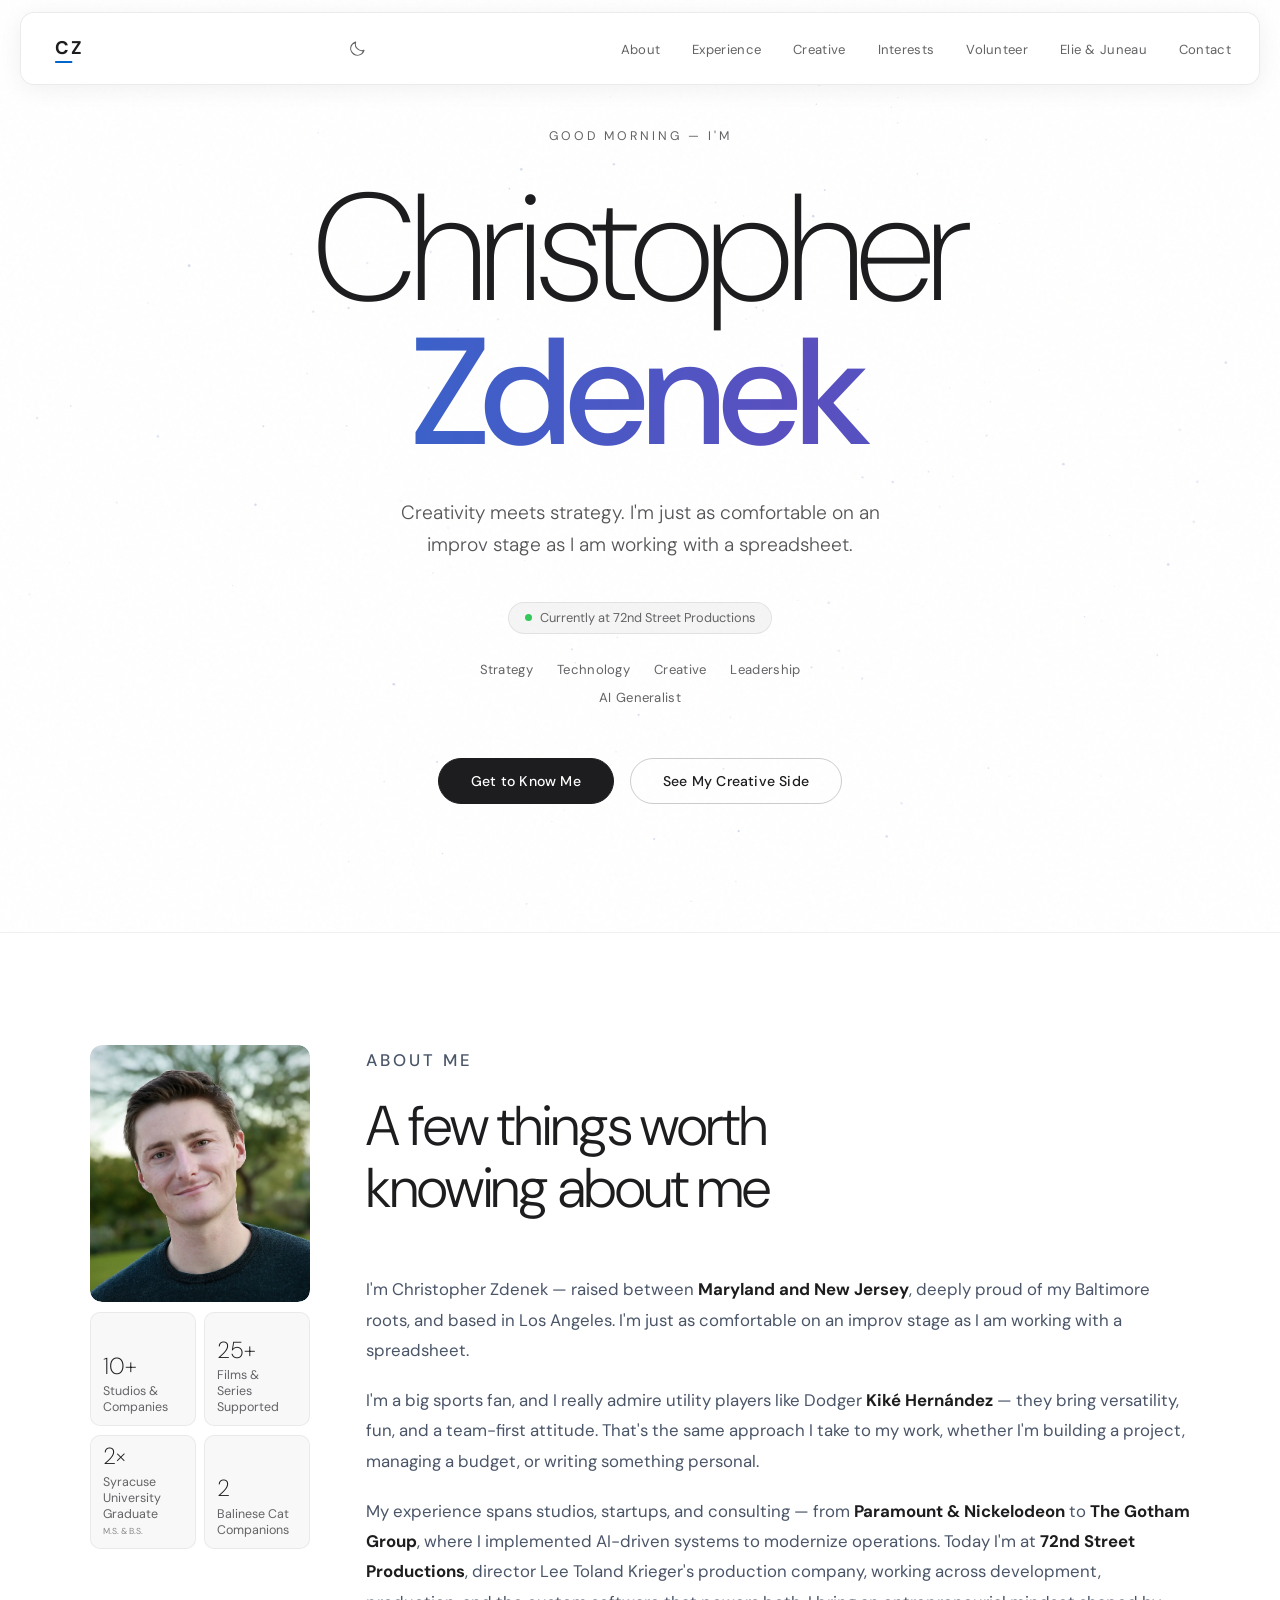
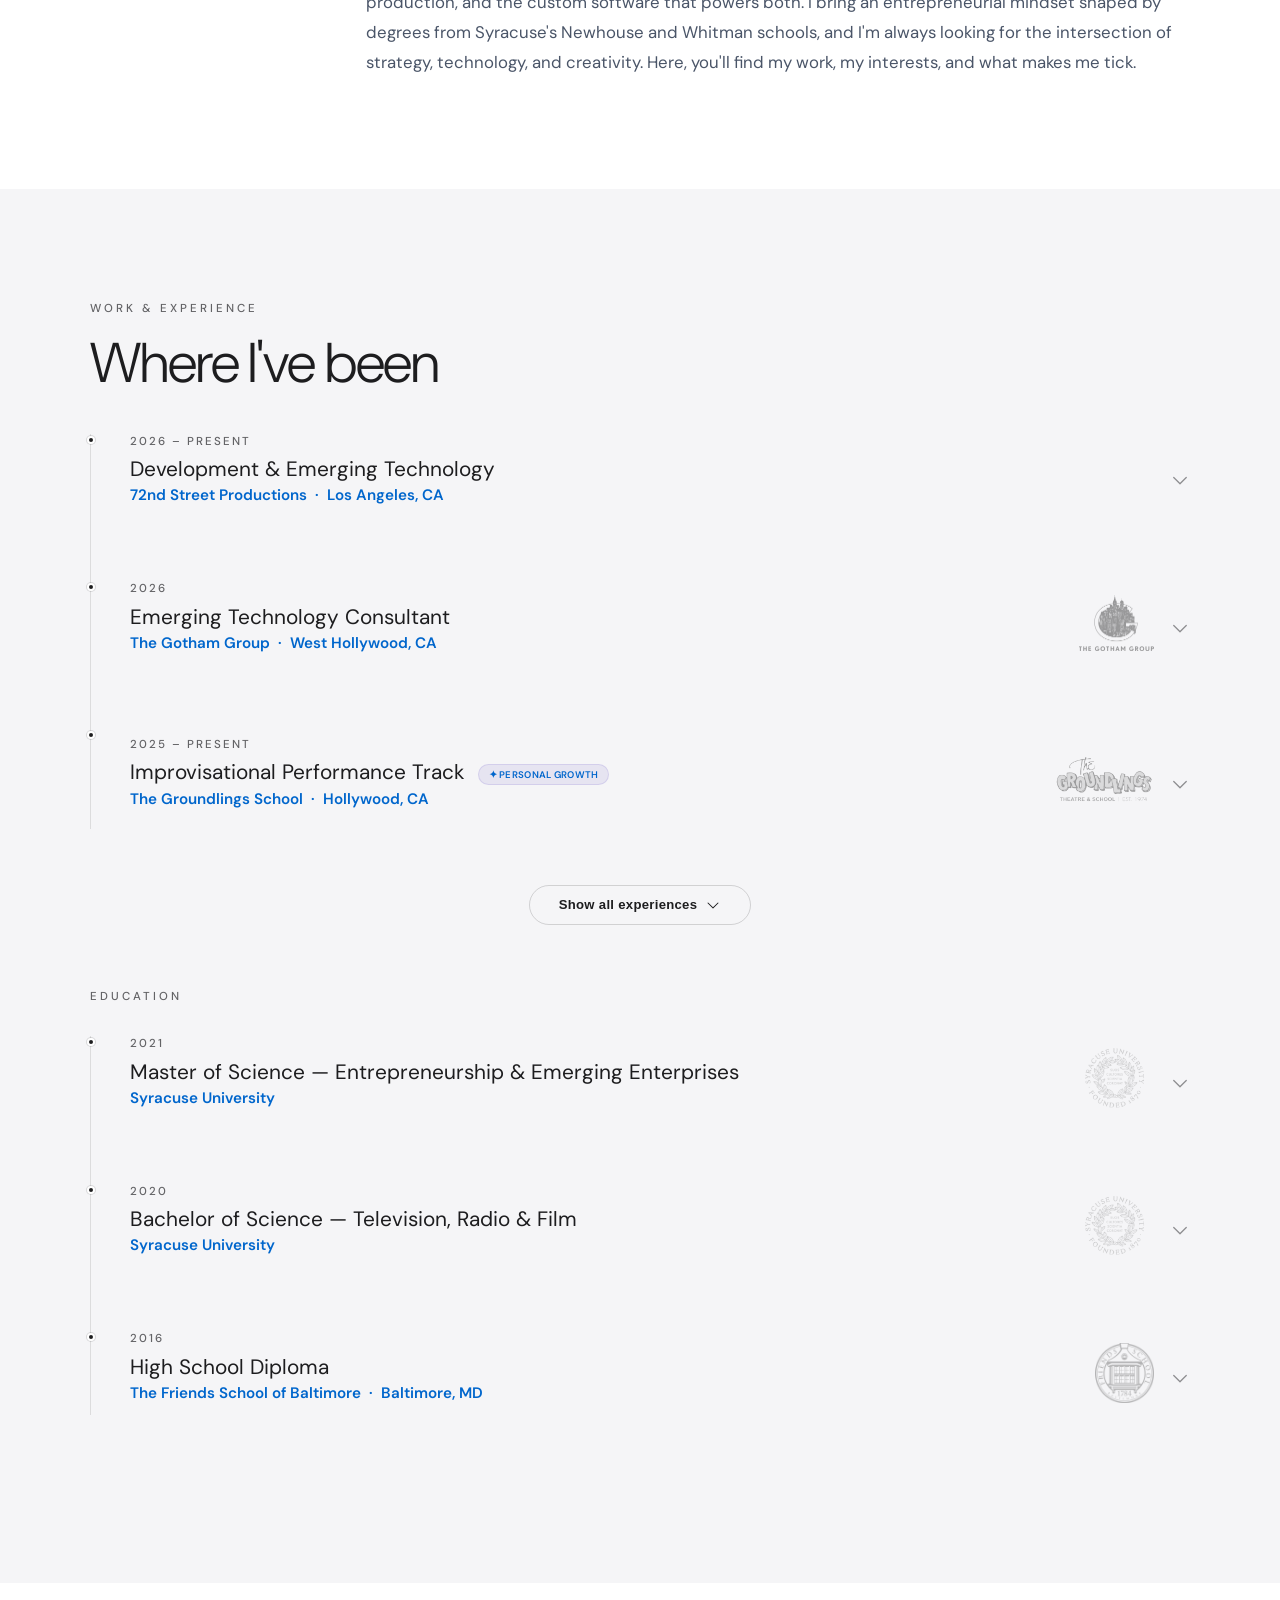
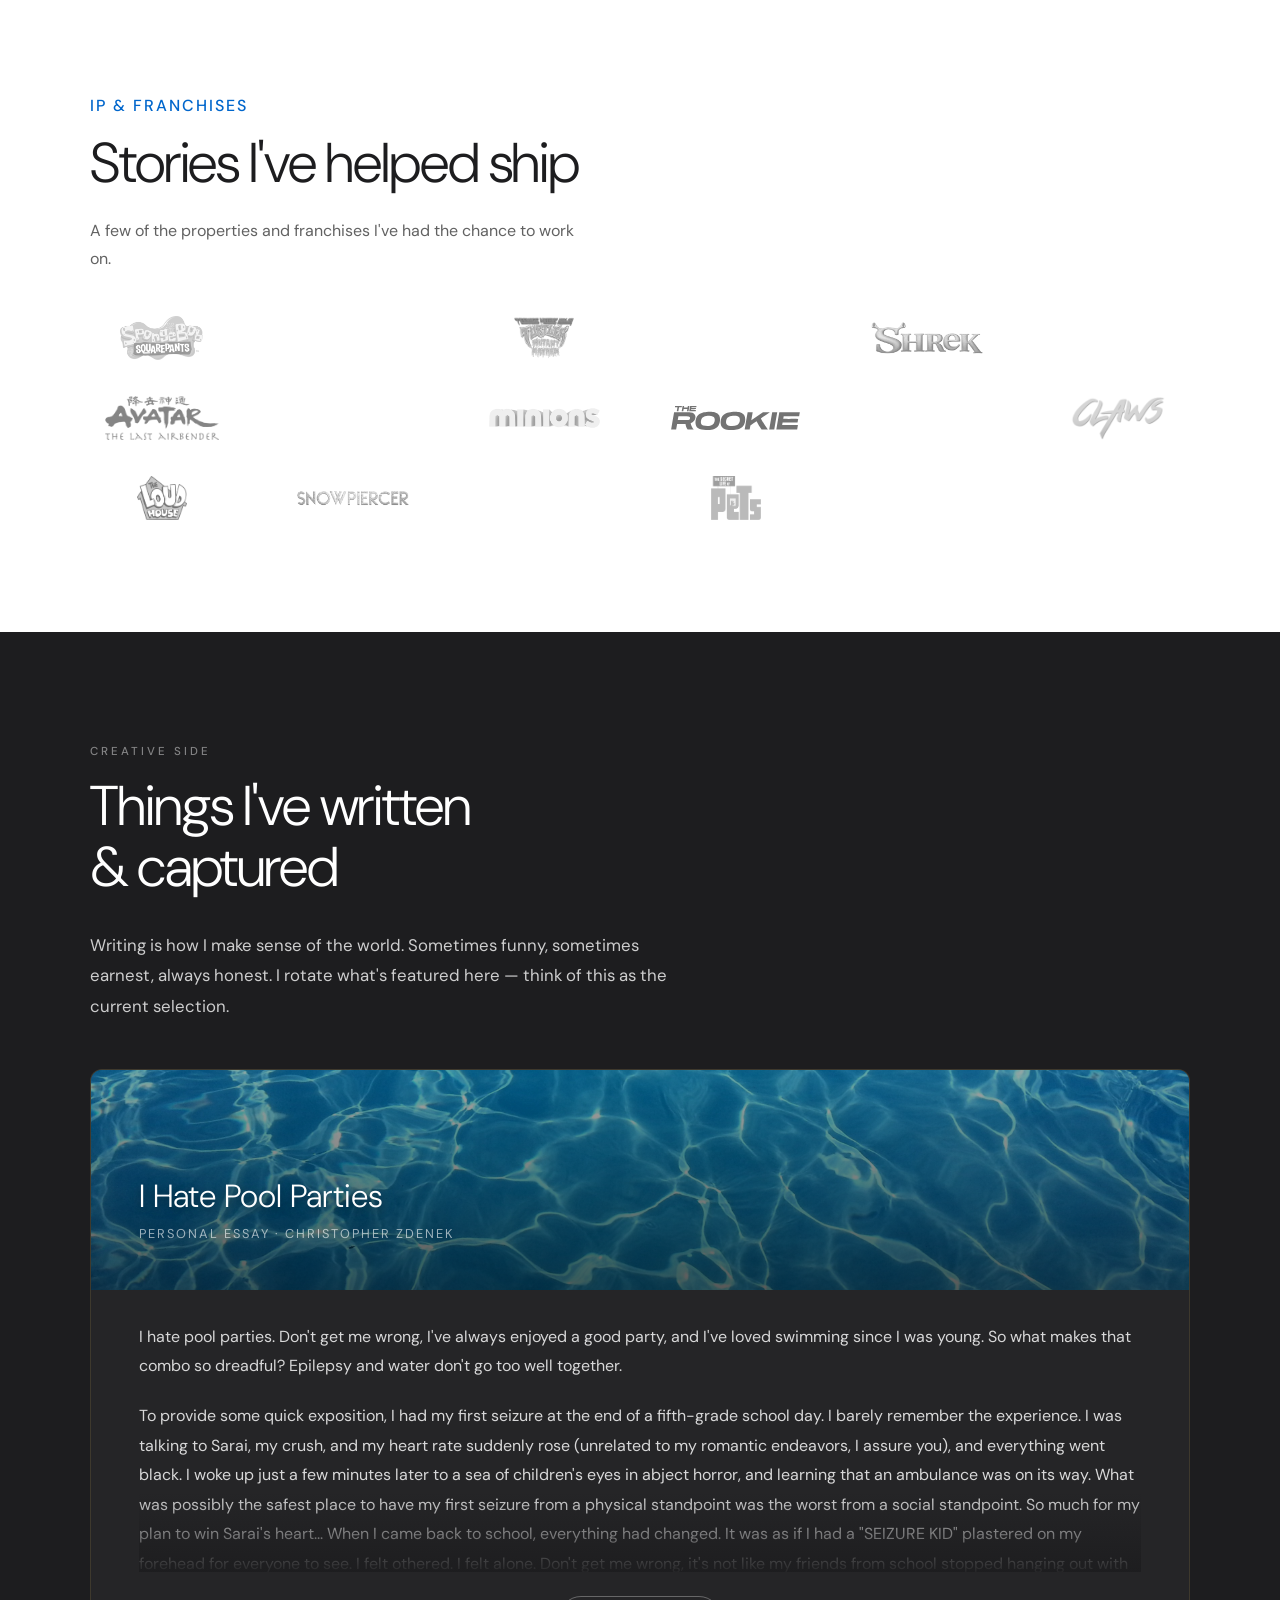
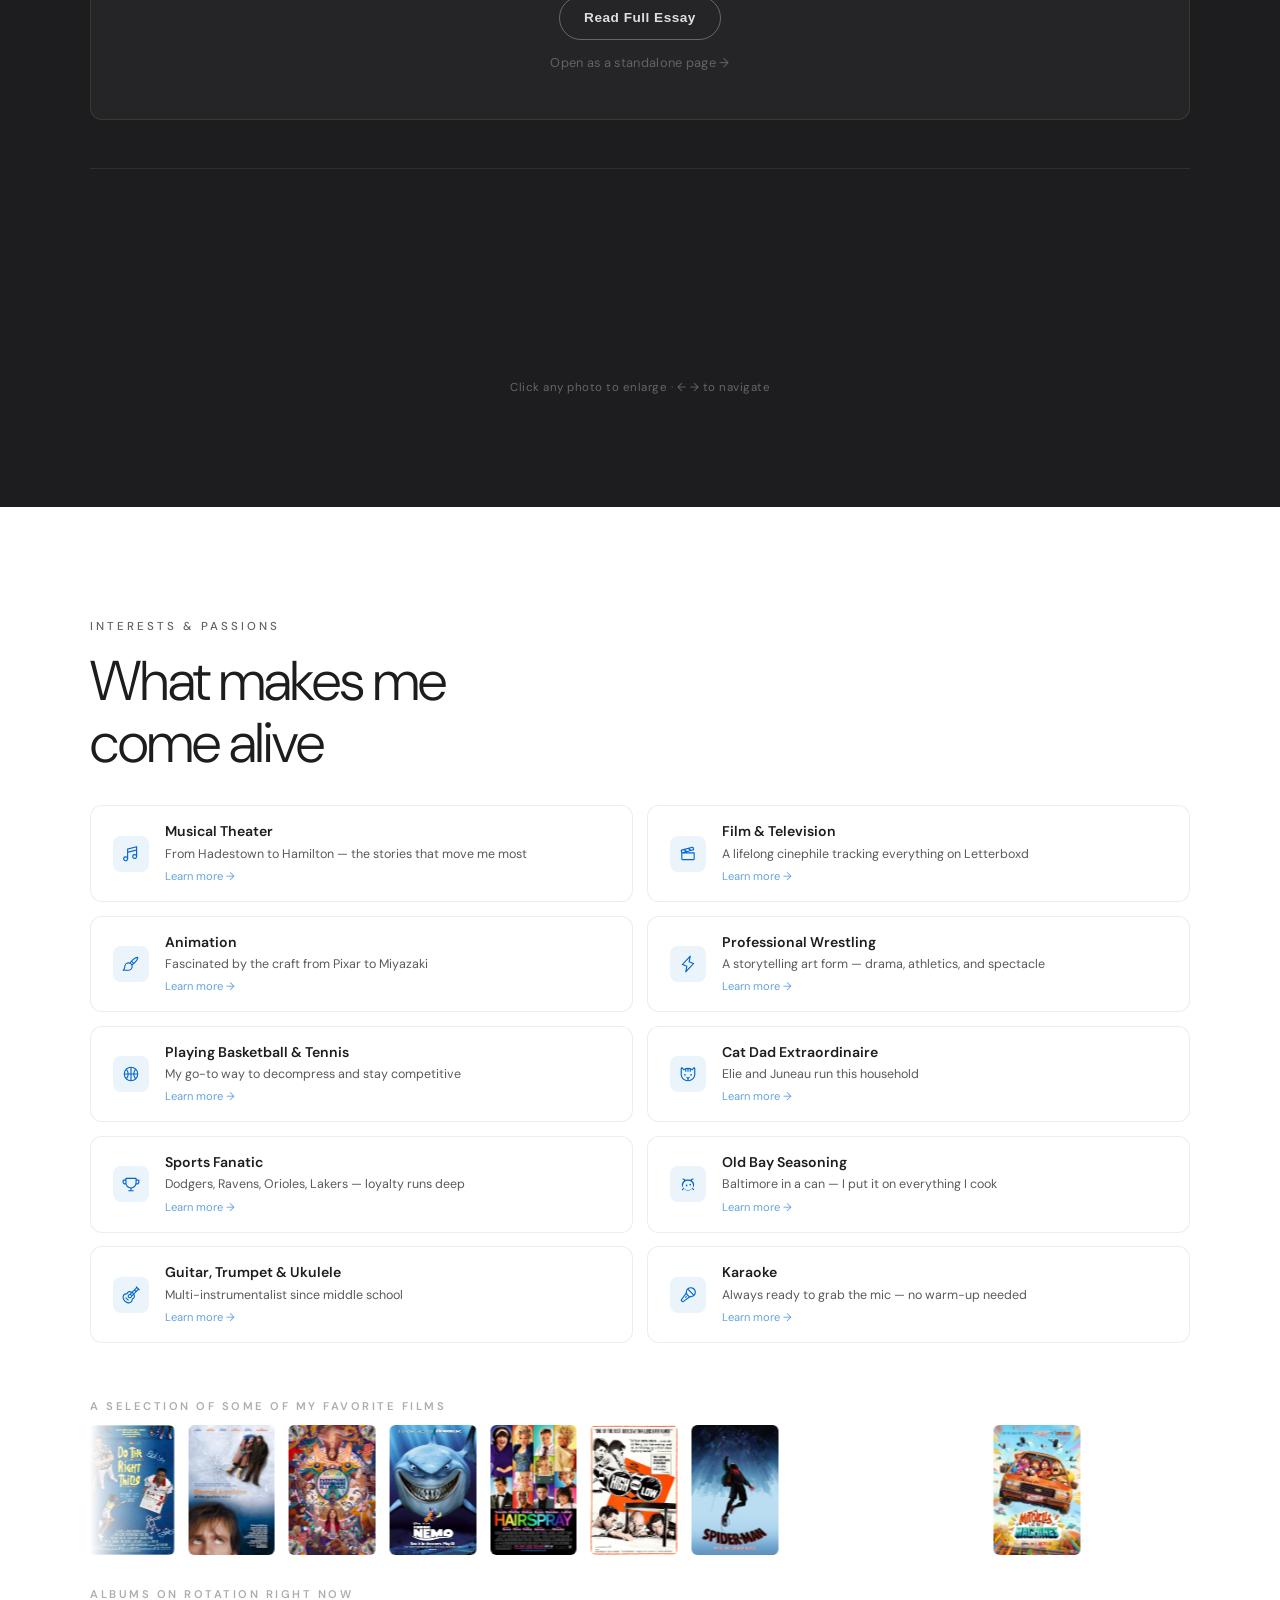
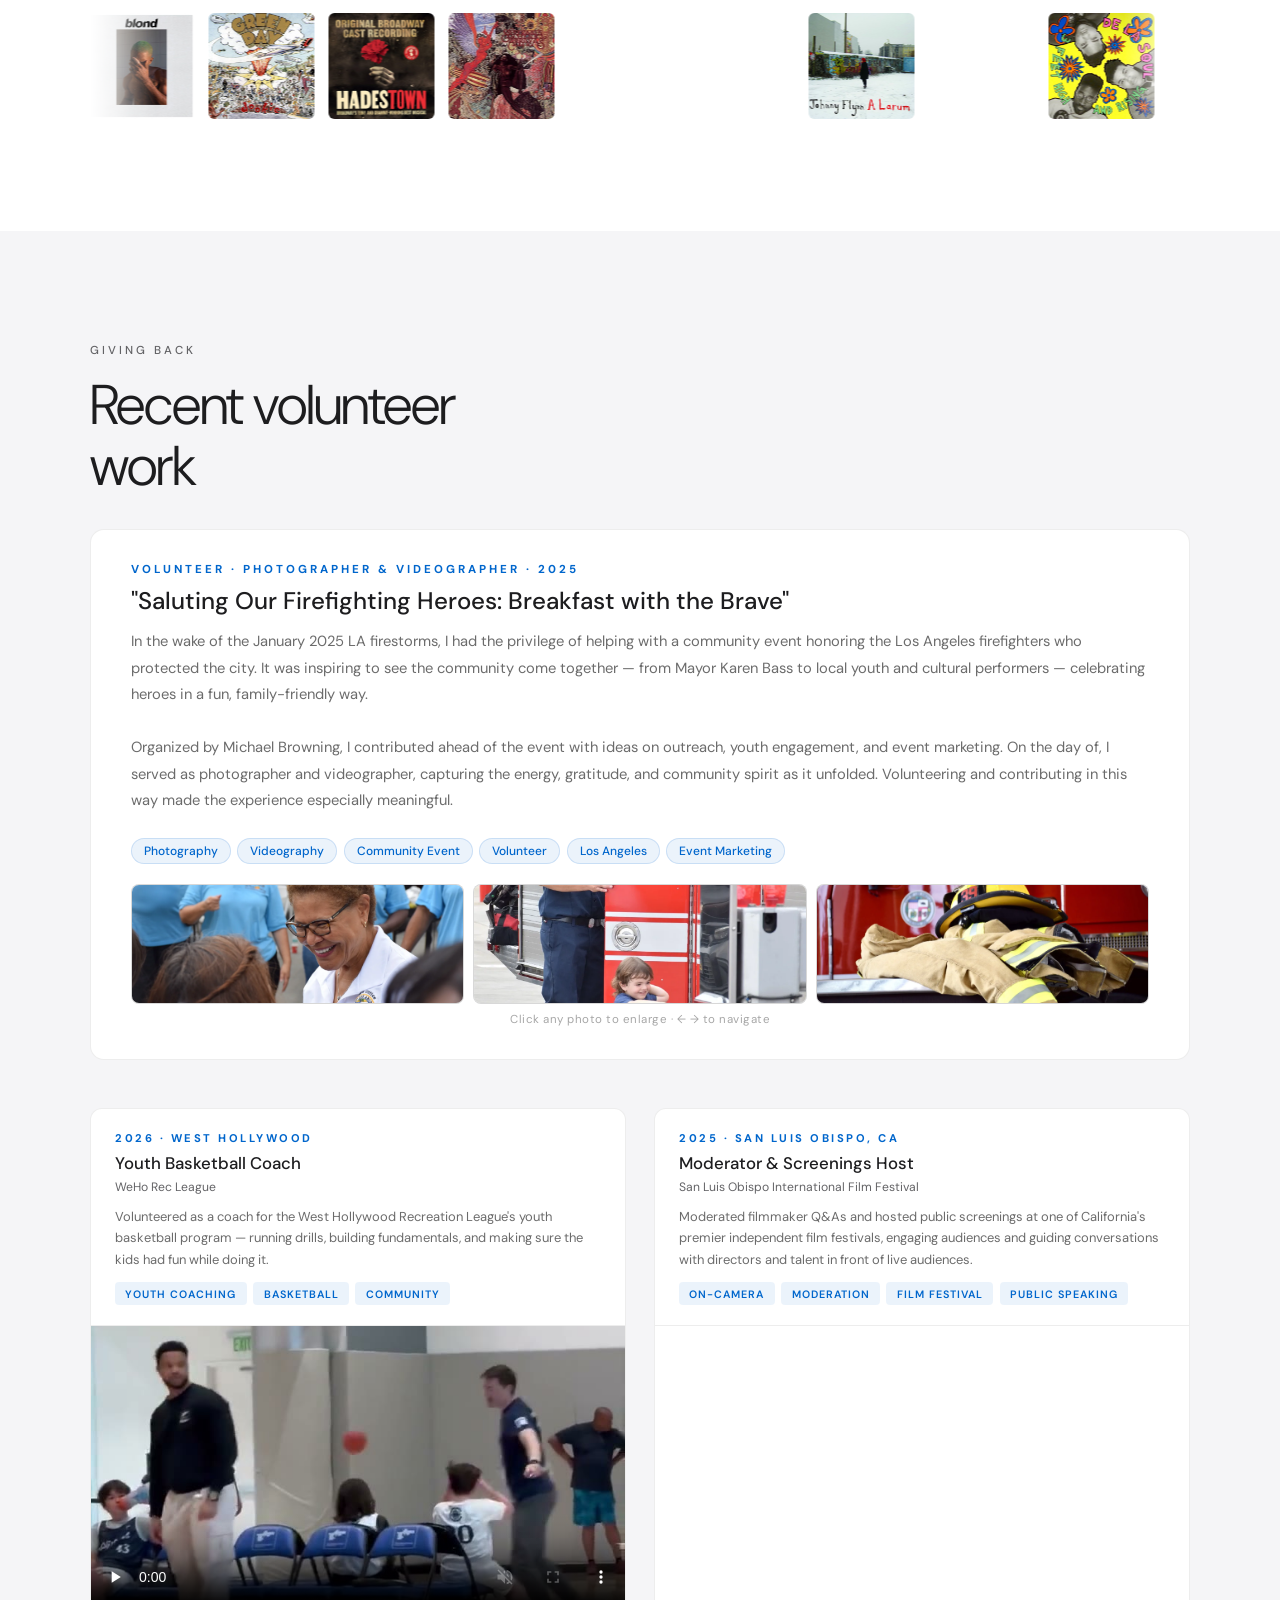
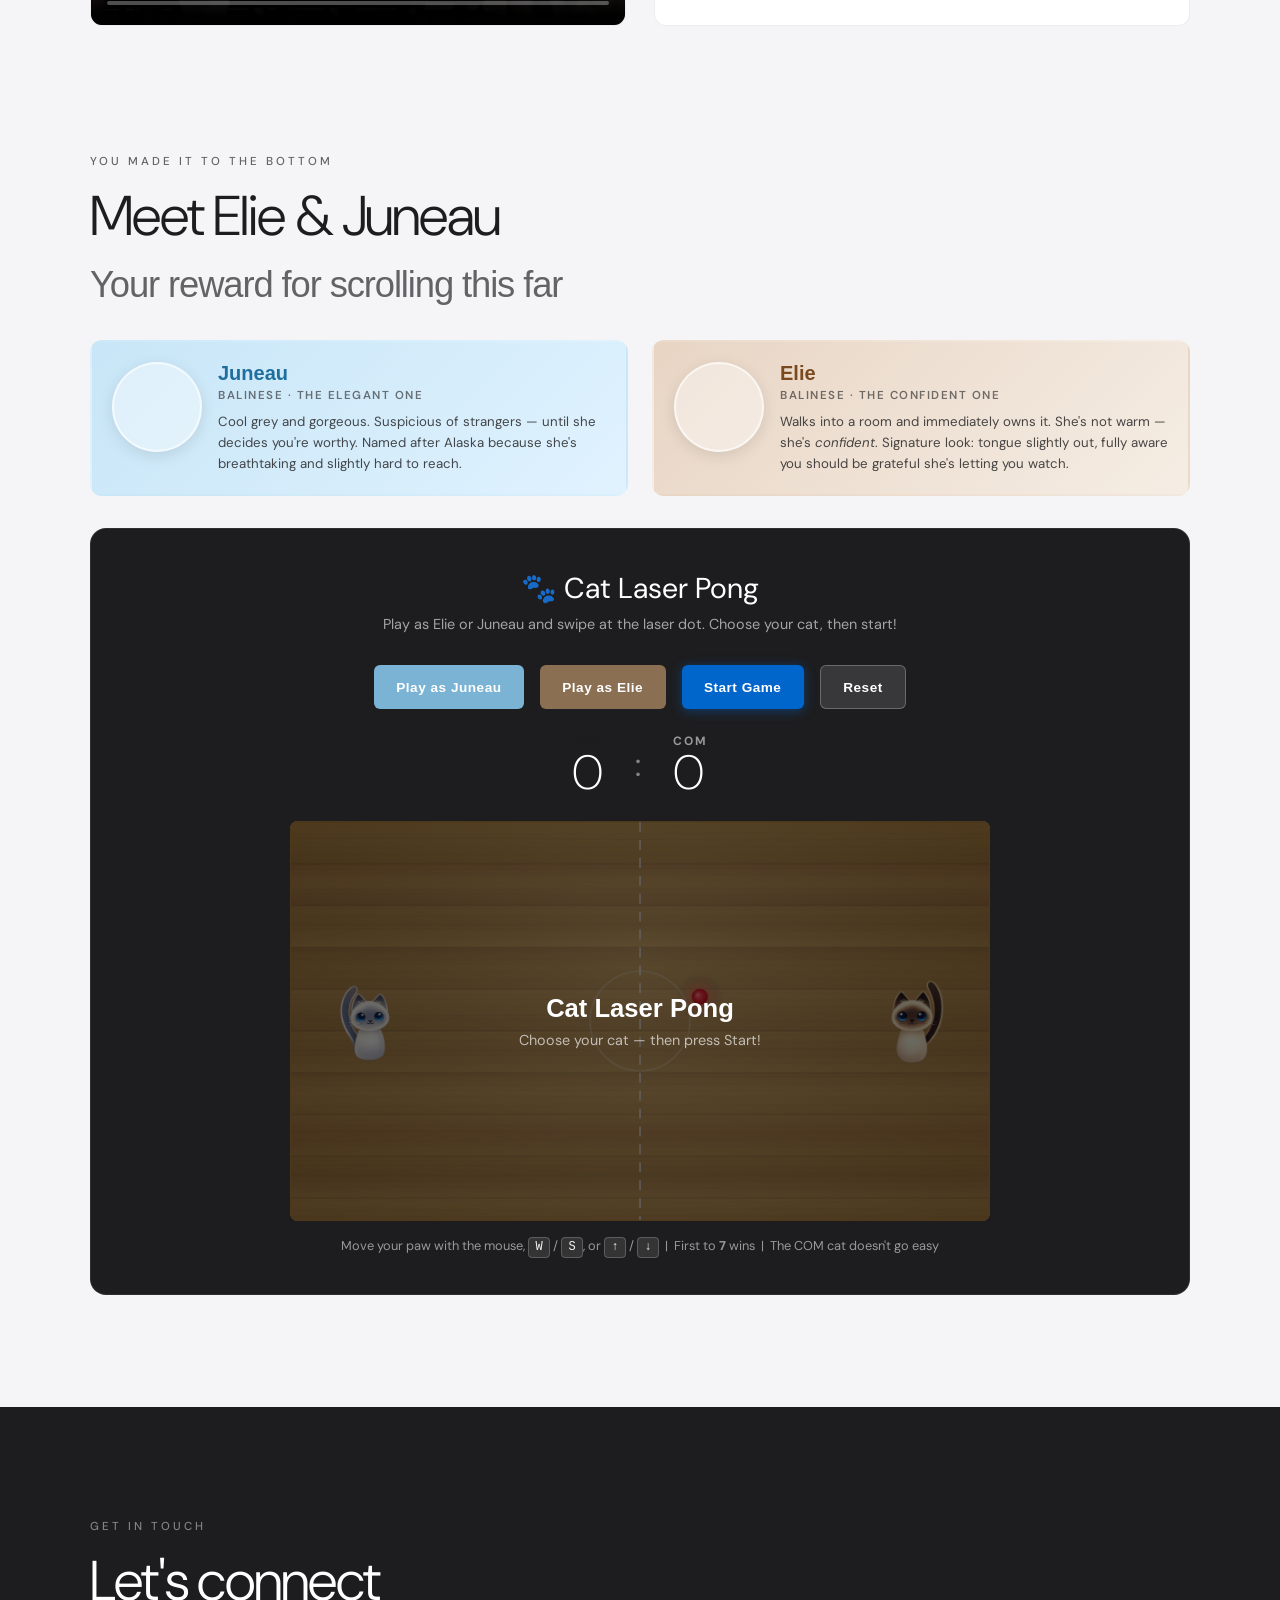
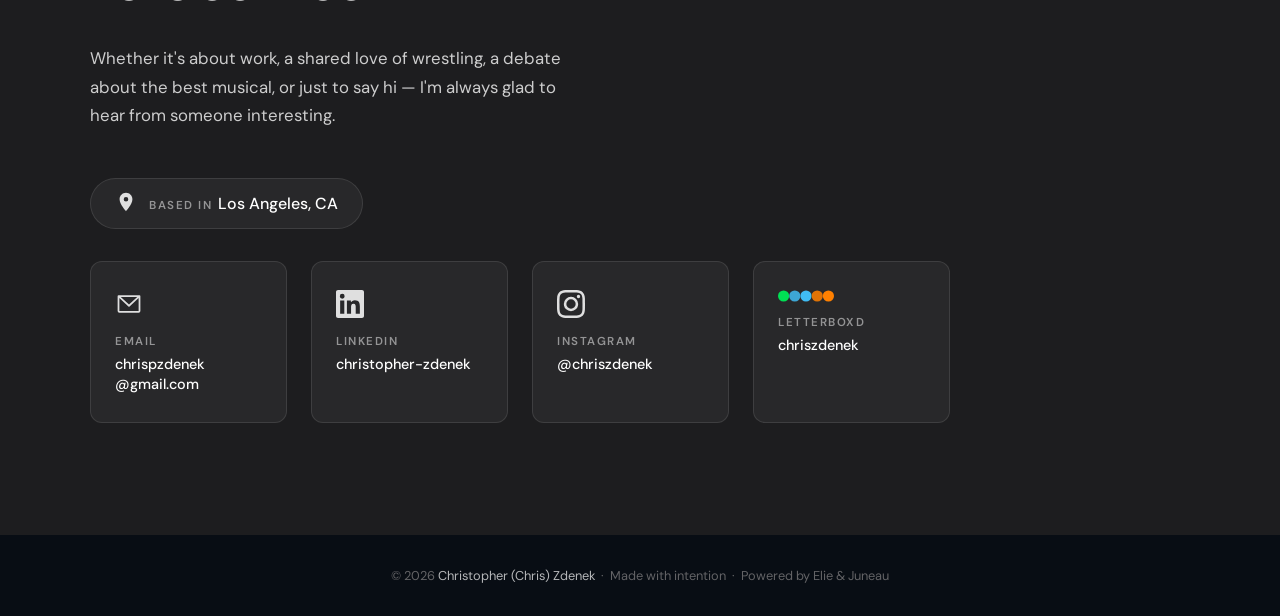
==== commit fc1db4e2: "Update current role: 72nd Street Productions; close out Gotham Group consulting (Feb–Mar 2026) Co-Au" ====
--- a/index.html
+++ b/index.html
@@ -8,7 +8,7 @@
   <link rel="icon" type="image/png" sizes="16x16" href="favicon-16x16.png">
   <link rel="apple-touch-icon" sizes="180x180" href="apple-touch-icon.png">
   <meta name="description" content="Chris Zdenek (Christopher Zdenek) — creativity meets strategy. Entertainment entrepreneur, storyteller, and improv performer based in Los Angeles. Syracuse Newhouse & Whitman grad working at the intersection of strategy, technology, and creativity.">
-  <meta name="keywords" content="Chris Zdenek, Christopher Zdenek, Christopher P Zdenek, entertainment entrepreneur, improv performer, emerging technology consultant, Los Angeles, Gotham Group, Paramount, Nickelodeon, Syracuse University, Baltimore">
+  <meta name="keywords" content="Chris Zdenek, Christopher Zdenek, Christopher P Zdenek, entertainment entrepreneur, improv performer, emerging technology consultant, Los Angeles, 72nd Street Productions, Gotham Group, Paramount, Nickelodeon, Syracuse University, Baltimore">
   <meta name="robots" content="index, follow, max-snippet:-1, max-image-preview:large, max-video-preview:-1">
   <meta name="author" content="Christopher Zdenek">
   <meta name="geo.region" content="US-CA">
@@ -44,7 +44,7 @@
       "url": "https://chriszdenek.com",
       "image": "https://chriszdenek.com/images/og-image.png",
       "jobTitle": "Emerging Technology Consultant",
-      "description": "Chris Zdenek is an entertainment entrepreneur, emerging technology consultant, storyteller, and improv performer based in Los Angeles. He works at the intersection of strategy, technology, and creativity at The Gotham Group.",
+      "description": "Chris Zdenek is an entertainment entrepreneur, emerging technology consultant, storyteller, and improv performer based in Los Angeles. He works at the intersection of strategy, technology, and creativity at 72nd Street Productions.",
       "knowsAbout": ["Entertainment", "Strategy", "Technology", "Improv Comedy", "AI Systems", "Project Management", "Animation", "Film Production", "Entrepreneurship"],
       "alumniOf": [
         {
@@ -59,8 +59,7 @@
       ],
       "worksFor": {
         "@type": "Organization",
-        "name": "The Gotham Group",
-        "url": "https://www.gotham-group.com"
+        "name": "72nd Street Productions"
       },
       "hasOccupation": [
         {
@@ -150,7 +149,7 @@
     </p>
     <div class="hero-currently hero-enter hero-enter-3">
       <span class="hero-currently-dot"></span>
-      Currently at The Gotham Group
+      Currently at 72nd Street Productions
     </div>
     <div class="hero-tags hero-enter hero-enter-3">
       <span class="hero-tag">Strategy</span>
@@ -168,7 +167,7 @@
 </section>
 
 <!-- AI-ready summary (hidden visually, exposed to crawlers & AI search) -->
-<p class="sr-only">Christopher Zdenek is an entertainment entrepreneur and emerging technology consultant based in Los Angeles, currently at The Gotham Group, with experience spanning Paramount, Nickelodeon, Illumination, and 25+ film and television productions.</p>
+<p class="sr-only">Christopher Zdenek is an entertainment entrepreneur and emerging technology consultant based in Los Angeles, currently at 72nd Street Productions — director Lee Toland Krieger's production company — with experience spanning The Gotham Group, Paramount, Nickelodeon, Illumination, and 25+ film and television productions.</p>
 
 <!-- ── ABOUT ────────────────────────────────────────────────── -->
 <section id="about">
@@ -220,7 +219,7 @@
           I'm a big sports fan, and I really admire utility players like Dodger <strong>Kiké Hernández</strong> — they bring versatility, fun, and a team-first attitude. That's the same approach I take to my work, whether I'm building a project, managing a budget, or writing something personal.
         </p>
         <p>
-          My experience spans studios, startups, and consulting — from <strong>Paramount &amp; Nickelodeon</strong> to <strong>The Gotham Group</strong>, where I'm now implementing AI-driven systems to modernize operations. I bring an entrepreneurial mindset shaped by degrees from Syracuse's Newhouse and Whitman schools, and I'm always looking for the intersection of strategy, technology, and creativity. Here, you'll find my work, my interests, and what makes me tick.
+          My experience spans studios, startups, and consulting — from <strong>Paramount &amp; Nickelodeon</strong> to <strong>The Gotham Group</strong>, where I implemented AI-driven systems to modernize operations. Today I'm at <strong>72nd Street Productions</strong>, director Lee Toland Krieger's production company, working across development, production, and the custom software that powers both. I bring an entrepreneurial mindset shaped by degrees from Syracuse's Newhouse and Whitman schools, and I'm always looking for the intersection of strategy, technology, and creativity. Here, you'll find my work, my interests, and what makes me tick.
         </p>
       </div>
     </div>
@@ -239,18 +238,42 @@
         <div class="timeline-header" role="button" tabindex="0" aria-expanded="false" title="Click to expand">
           <div>
             <div class="timeline-period">2026 – Present</div>
-            <div class="timeline-role">Emerging Technology Consultant</div>
-            <div class="timeline-company">The Gotham Group &nbsp;·&nbsp; West Hollywood, CA</div>
-          </div>
-          <div class="company-logos">
-            <img decoding="async" src="images/logos/gotham-group.png" class="company-logo" alt="The Gotham Group" width="1200" height="898" loading="lazy">
+            <div class="timeline-role">Development &amp; Emerging Technology</div>
+            <div class="timeline-company">72nd Street Productions &nbsp;·&nbsp; Los Angeles, CA</div>
           </div>
           <svg class="timeline-chevron" xmlns="http://www.w3.org/2000/svg" width="20" height="20" viewBox="0 0 256 256" fill="currentColor"><path d="M213.66,101.66l-80,80a8,8,0,0,1-11.32,0l-80-80A8,8,0,0,1,53.66,90.34L128,164.69l74.34-74.35a8,8,0,0,1,11.32,11.32Z"/></svg>
         </div>
         <div class="timeline-details">
           <div class="timeline-details-inner">
             <div class="timeline-desc">
-              Driving the modernization of infrastructure and operations at a leading entertainment management and production company through agentic AI implementation. Rebuilding core systems across talent tracking, submissions, internal workflow, and communications using intelligent automation. Overseeing the complete rebuild of the company's digital presence and web platform. Currently developing two bespoke internal applications alongside the new website, leveraging AI-native architecture to streamline creative operations.
+              Working across development and production at director Lee Toland Krieger's production company (You, Riverdale, The Age of Adaline, Netflix's upcoming Just Picture It). Developing pitch decks and presentation materials for projects at major studios and streamers, scouting IP and story material, and coordinating logistics for production shoots in New York. Designed and built the company's tailor-made pre-production platform — location scouting with interactive maps, slate tracking, talent intelligence, and production budgeting in one system.
+            </div>
+            <div class="timeline-tags">
+              <span class="timeline-tag">Development</span>
+              <span class="timeline-tag">Emerging Technology</span>
+              <span class="timeline-tag">Pre-Production</span>
+              <span class="timeline-tag">Pitch Decks</span>
+            </div>
+          </div>
+        </div>
+      </div>
+
+      <div class="timeline-item reveal">
+        <div class="timeline-header" role="button" tabindex="0" aria-expanded="false" title="Click to expand">
+          <div>
+            <div class="timeline-period">2026</div>
+            <div class="timeline-role">Emerging Technology Consultant</div>
+            <div class="timeline-company">The Gotham Group &nbsp;·&nbsp; West Hollywood, CA</div>
+          </div>
+          <div class="company-logos">
+            <img decoding="async" src="images/logos/gotham-group.png" class="company-logo" alt="The Gotham Group" width="1200" height="898" loading="lazy">
+          </div>
+          <svg class="timeline-chevron" xmlns="http://www.w3.org/2000/svg" width="20" height="20" viewBox="0 0 256 256" fill="currentColor"><path d="M213.66,101.66l-80,80a8,8,0,0,1-11.32,0l-80-80A8,8,0,0,1,53.66,90.34L128,164.69l74.34-74.35a8,8,0,0,1,11.32,11.32Z"/></svg>
+        </div>
+        <div class="timeline-details">
+          <div class="timeline-details-inner">
+            <div class="timeline-desc">
+              Drove the modernization of infrastructure and operations at a leading entertainment management and production company through agentic AI implementation. Rebuilt core systems across talent tracking, submissions, internal workflow, and communications using intelligent automation — including a 30-module desk-management platform used daily by managers and assistants. Led the complete rebuild of the company's digital presence and web platform, built an automated pitch-deck generation system, and trained executives one-on-one to use agentic AI tools in their everyday work.
             </div>
             <div class="timeline-tags">
               <span class="timeline-tag">AI Implementation</span>
--- a/styles.css
+++ b/styles.css
@@ -25,7 +25,7 @@
       --dark2: #C7C7CC;
       --cream: #1C1C1E;
       --white: #141414;
-      --muted: rgba(255,255,255,0.55);
+      --muted: rgba(255,255,255,0.68);
       --red: #FF6B6B;
       --accent: #4DA3FF;
       --text: rgba(255,255,255,0.92);
@@ -86,7 +86,7 @@
 
     /* Tag pills in hero */
     [data-theme="dark"] .current-badge { background: rgba(255,255,255,0.08); color: rgba(255,255,255,0.7); border-color: rgba(255,255,255,0.12); }
-    [data-theme="dark"] .hero-tags { color: rgba(255,255,255,0.45); }
+    [data-theme="dark"] .hero-tags { color: rgba(255,255,255,0.70); }
 
     /* Headshot shadow */
     [data-theme="dark"] .headshot-img,
@@ -176,6 +176,15 @@
     [data-theme="dark"] #volunteer .photo-event-desc,
     [data-theme="dark"] #volunteer .writing-intro { color: rgba(255,255,255,0.75); }
     [data-theme="dark"] #volunteer .photo-thumb-hint { color: rgba(255,255,255,0.5); }
+
+    /* Dark-mode readability: copy that is hardcoded dark-on-light elsewhere */
+    [data-theme="dark"] .hero-tagline { color: rgba(255,255,255,0.80); }
+    [data-theme="dark"] .about-text p { color: rgba(255,255,255,0.80); }
+    [data-theme="dark"] .taste-marquee-label { color: rgba(255,255,255,0.60); }
+    [data-theme="dark"] .timeline-item .photo-thumb-hint { color: rgba(255,255,255,0.50); }
+    [data-theme="dark"] .yt-thumb-label { color: rgba(255,255,255,0.60); }
+    [data-theme="dark"] .project-modal-overlay.interest-mode .project-modal-close { color: rgba(255,255,255,0.7); }
+    [data-theme="dark"] .project-modal-overlay.interest-mode .project-modal-close:hover { color: #ffffff; }
 
     /* Dark mode mobile nav overlay */
     @media (max-width: 768px) {
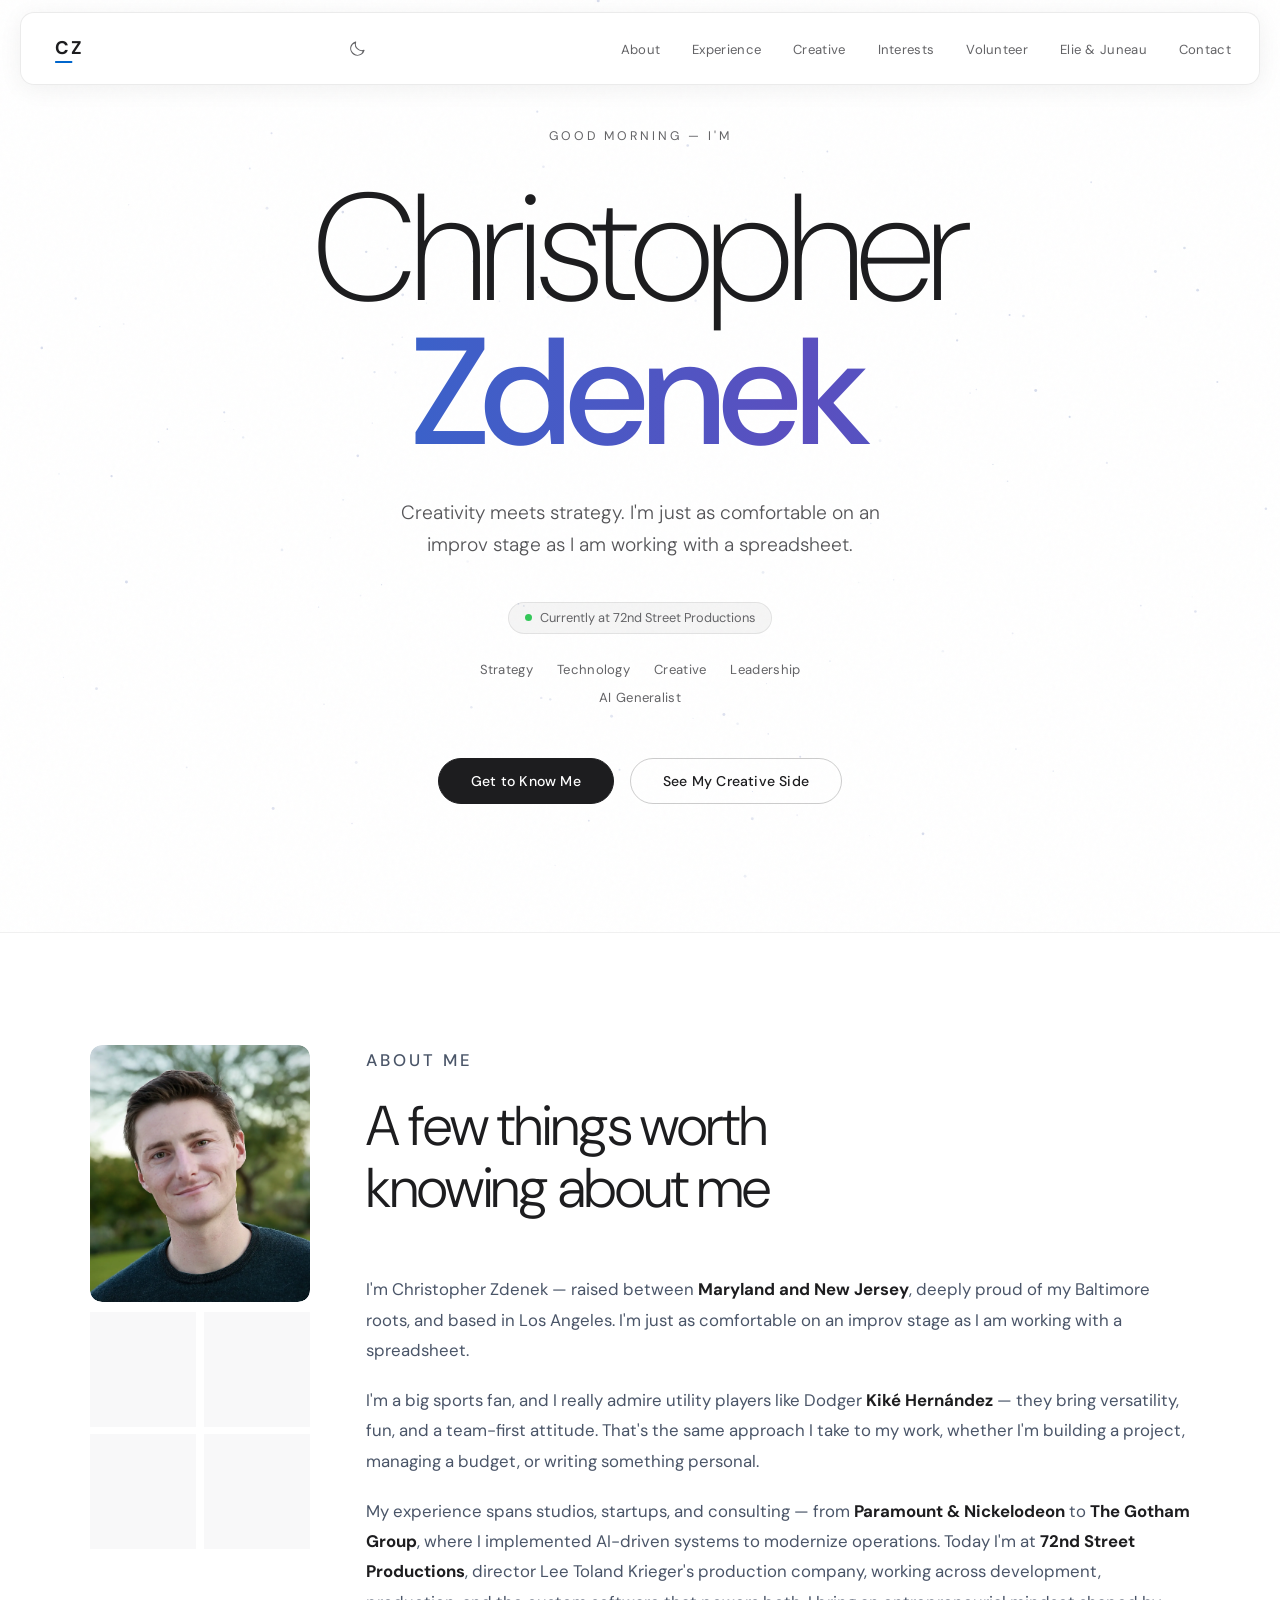
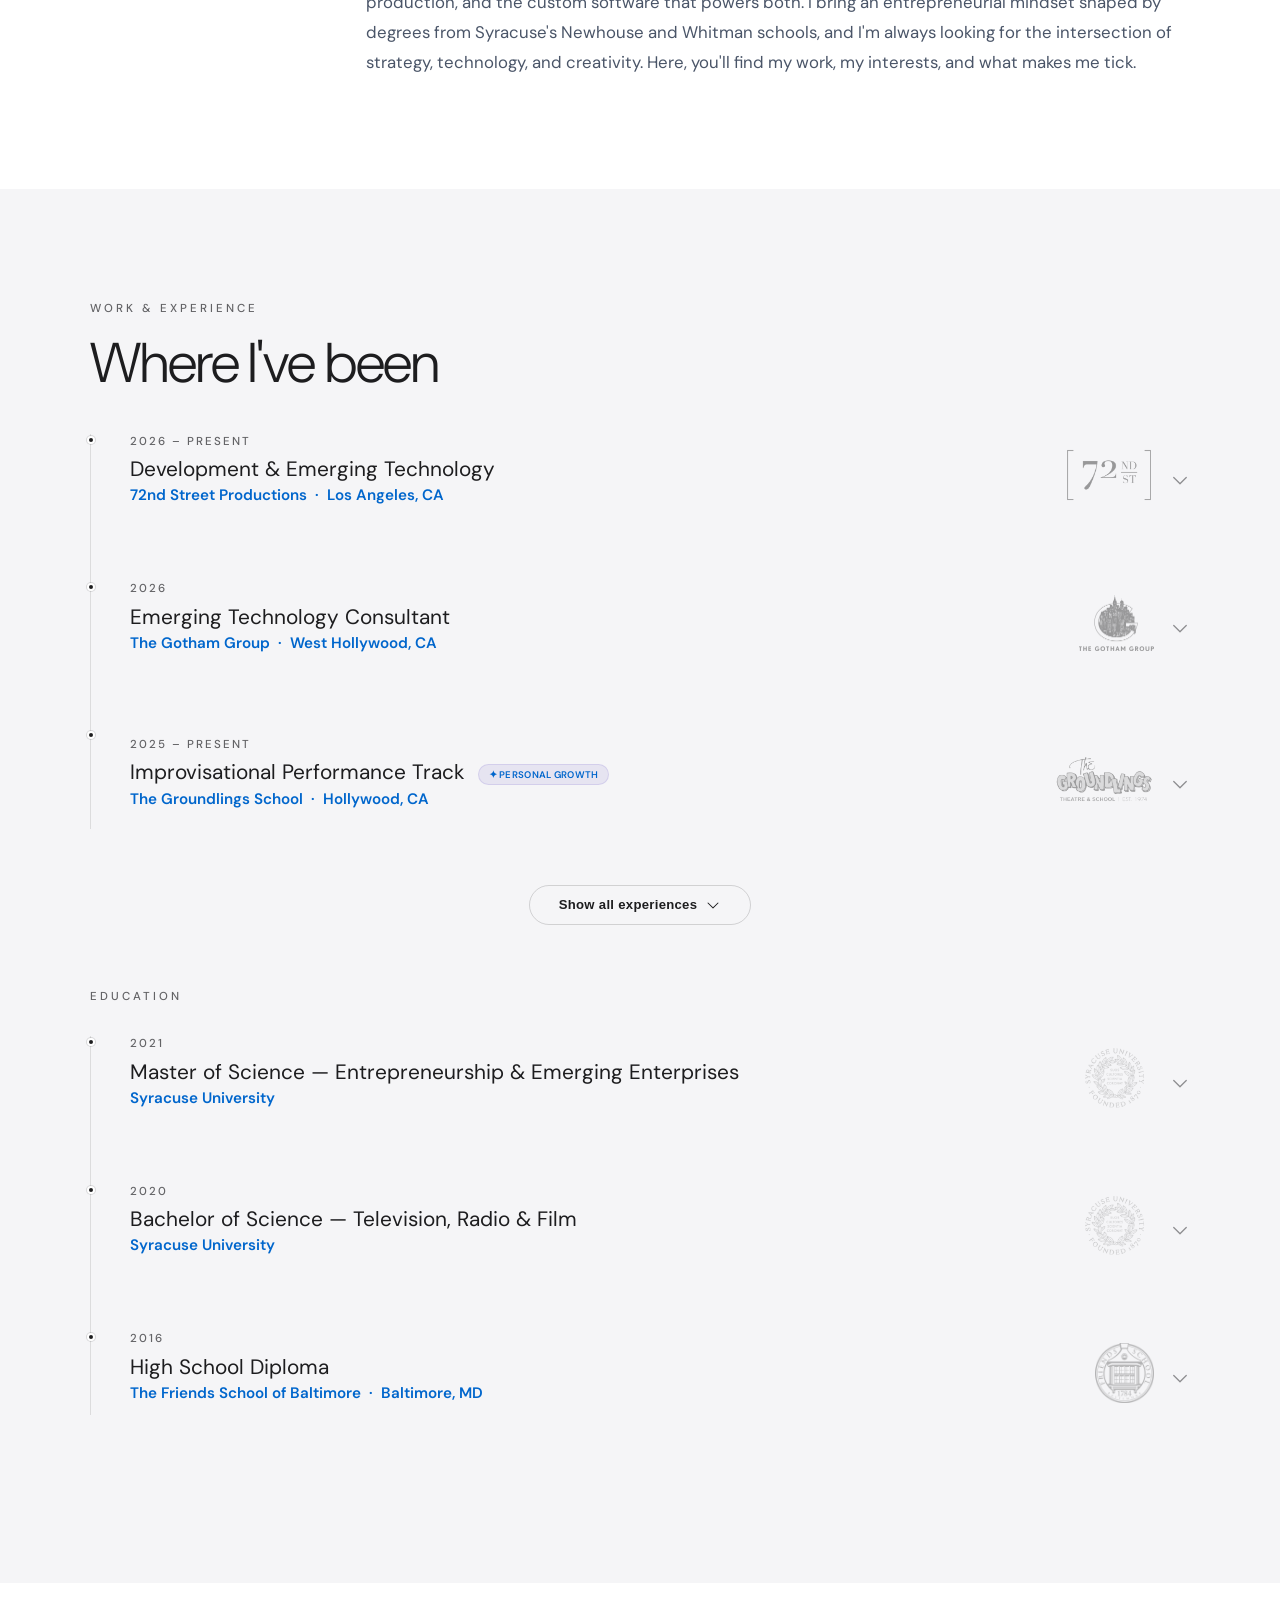
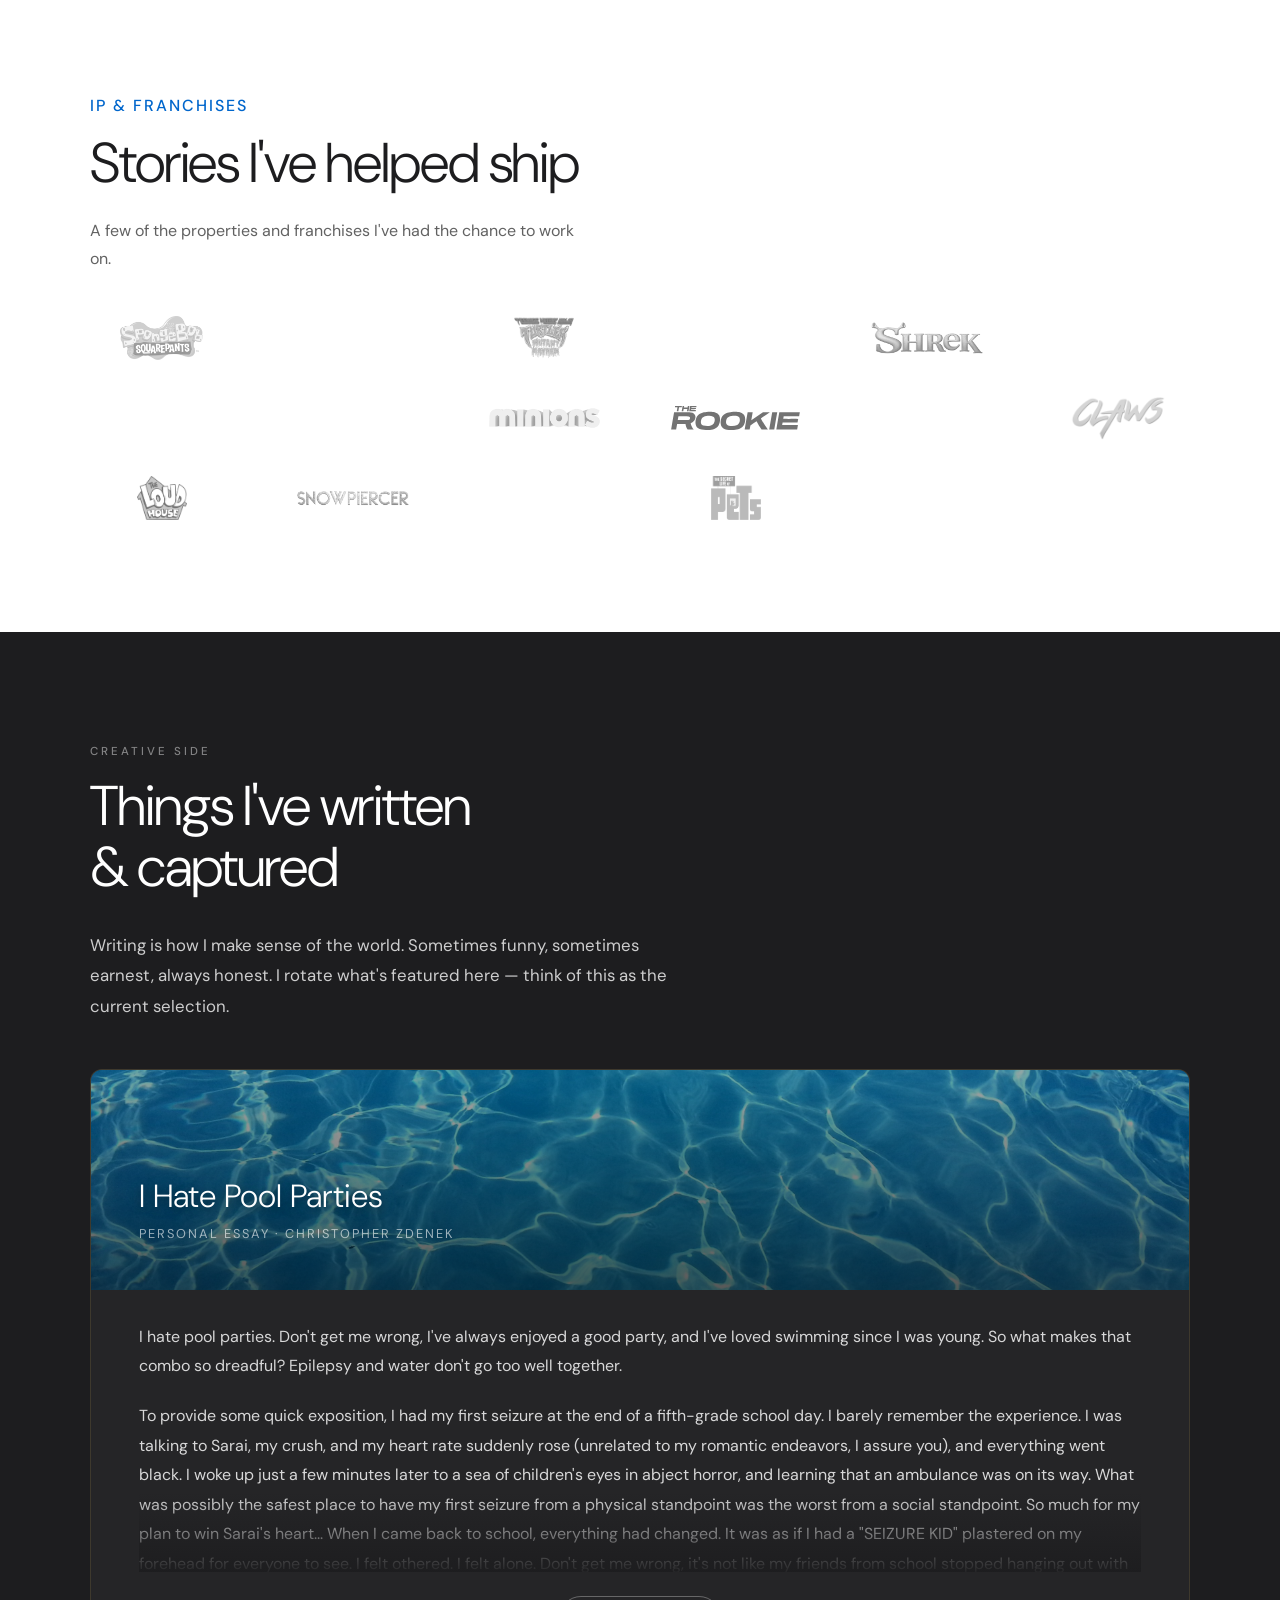
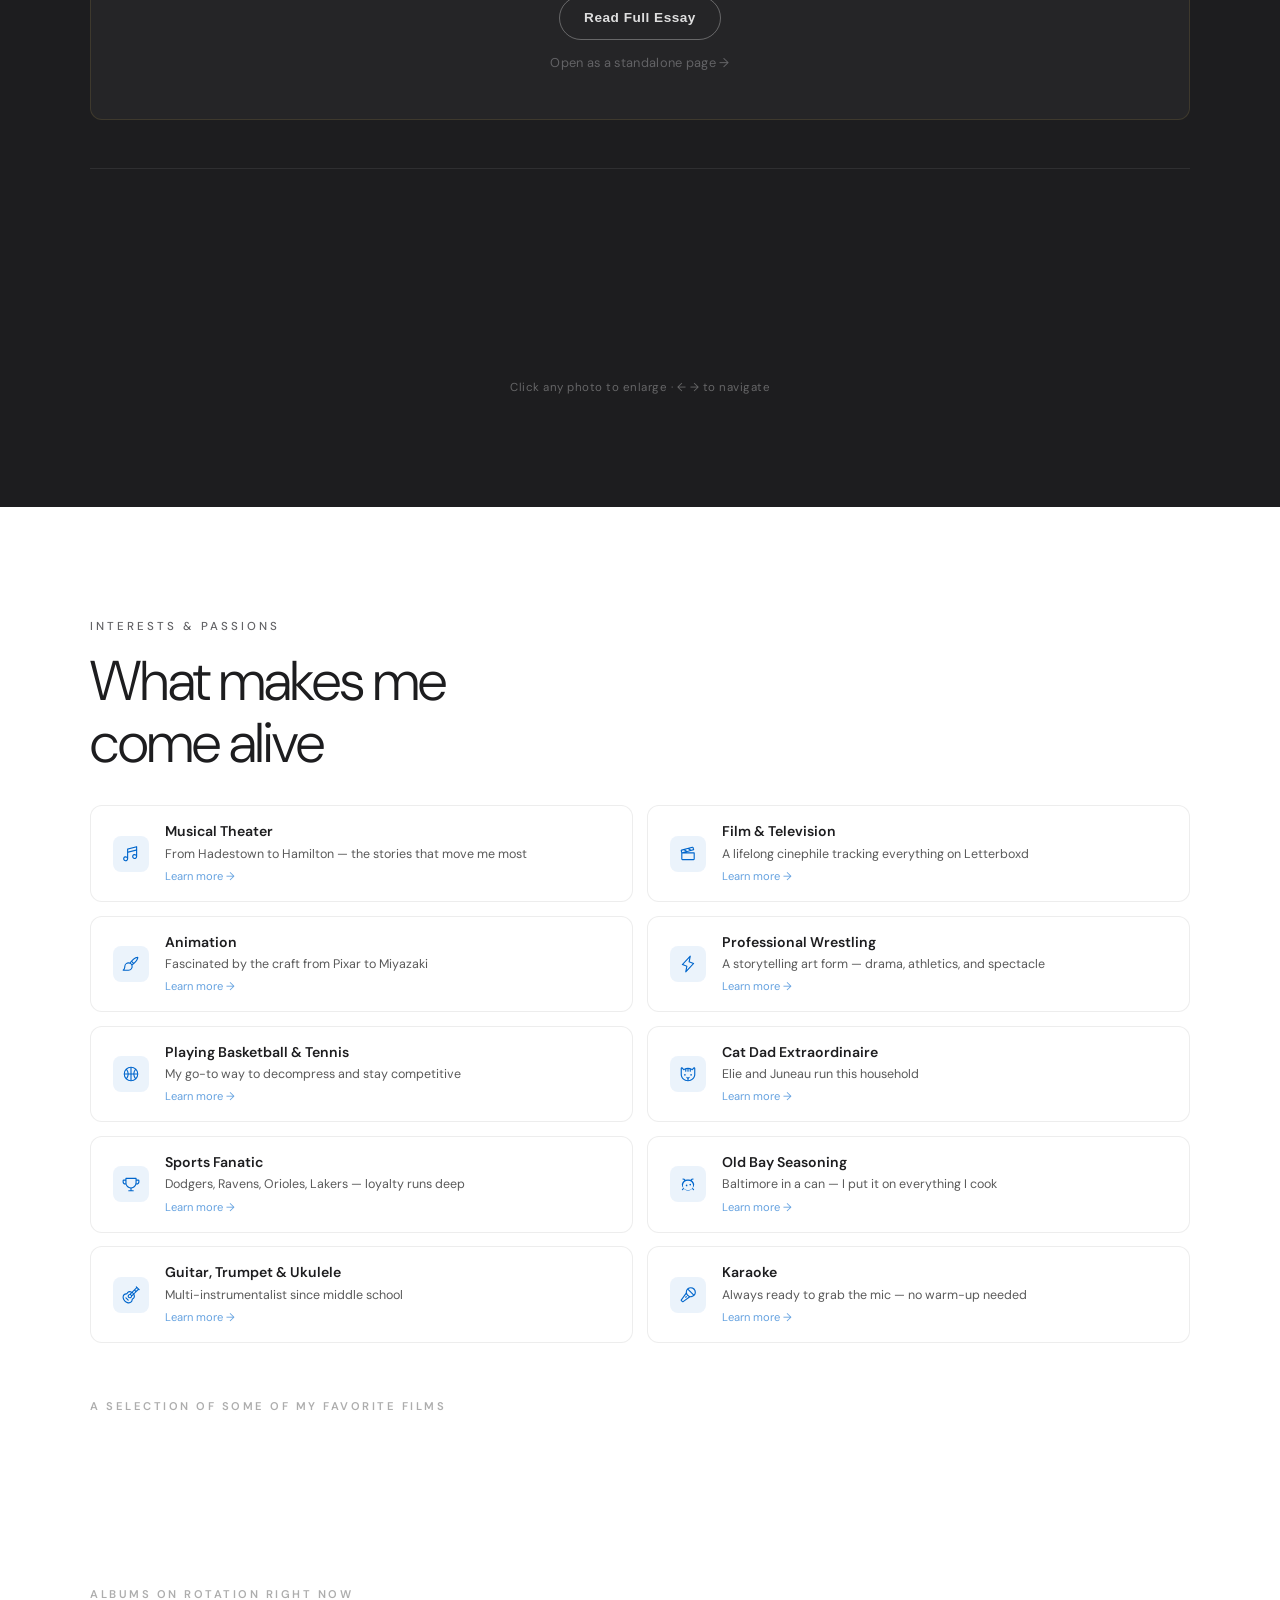
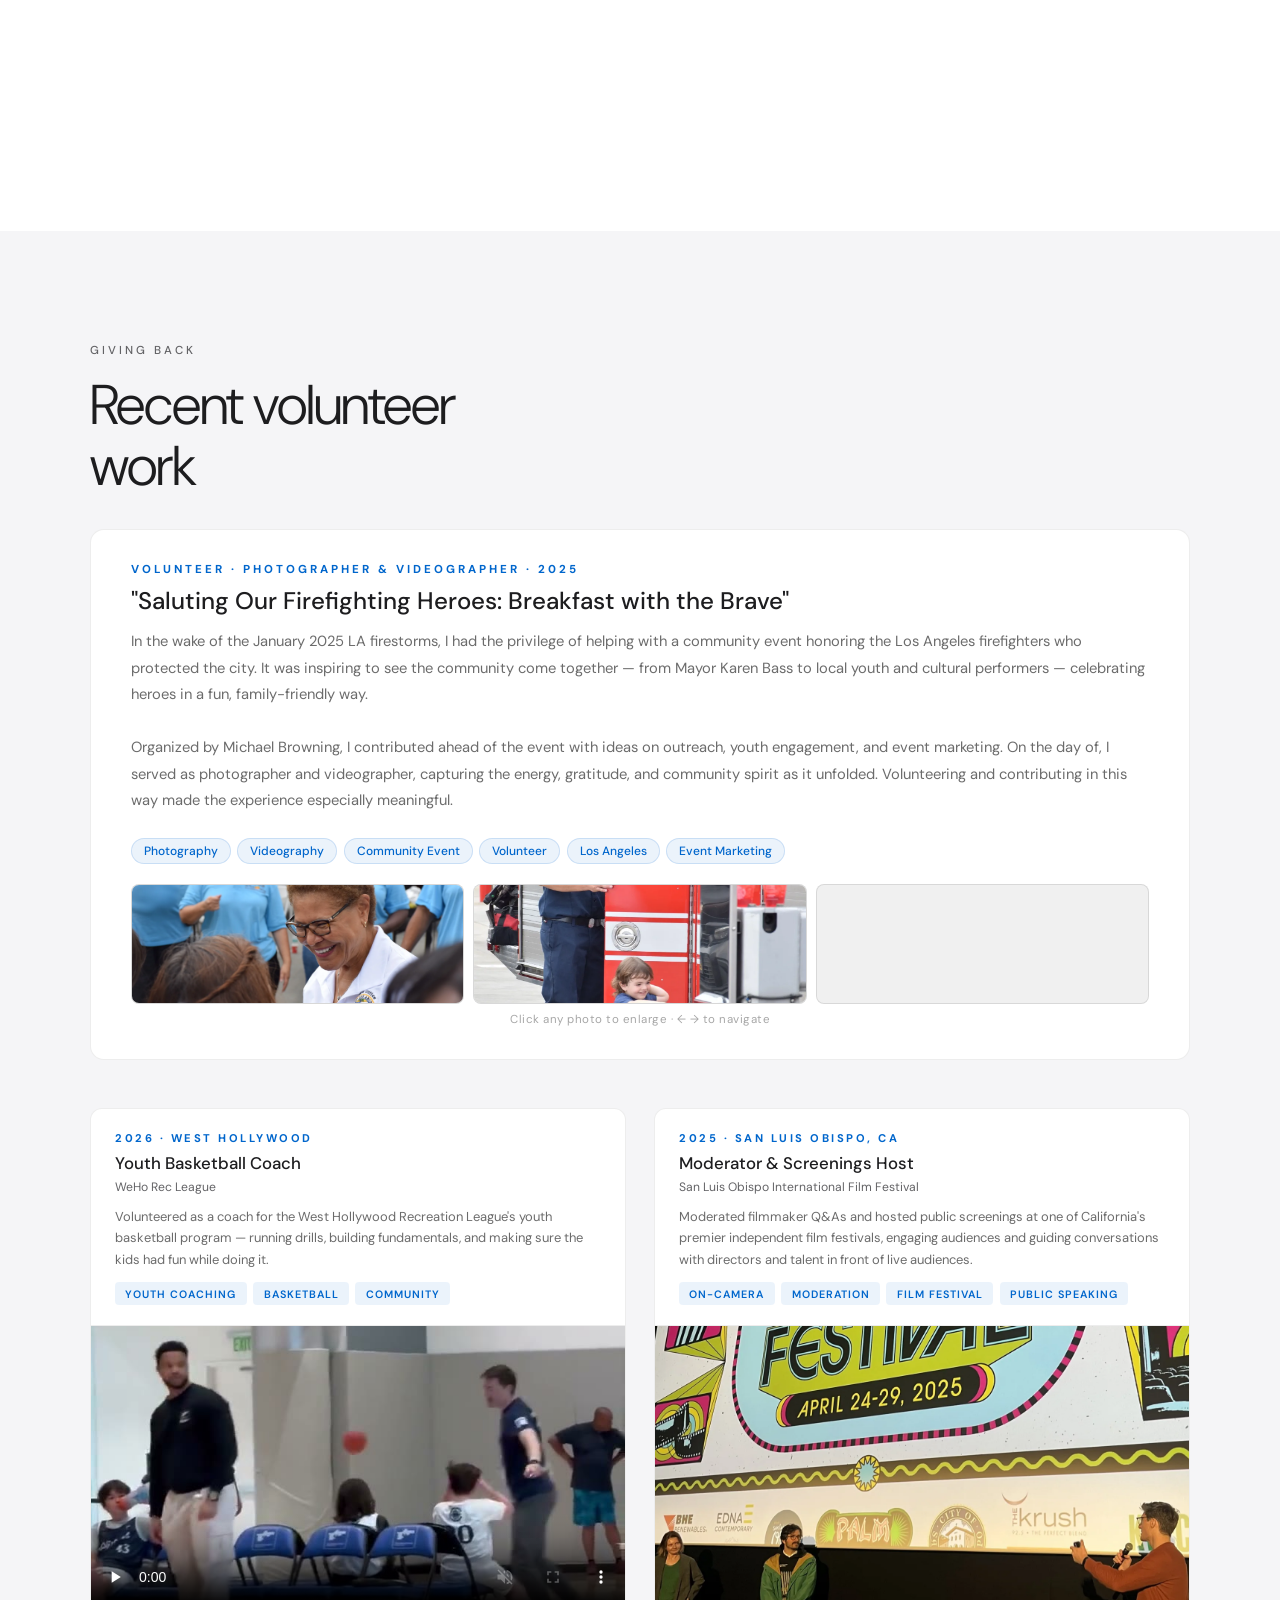
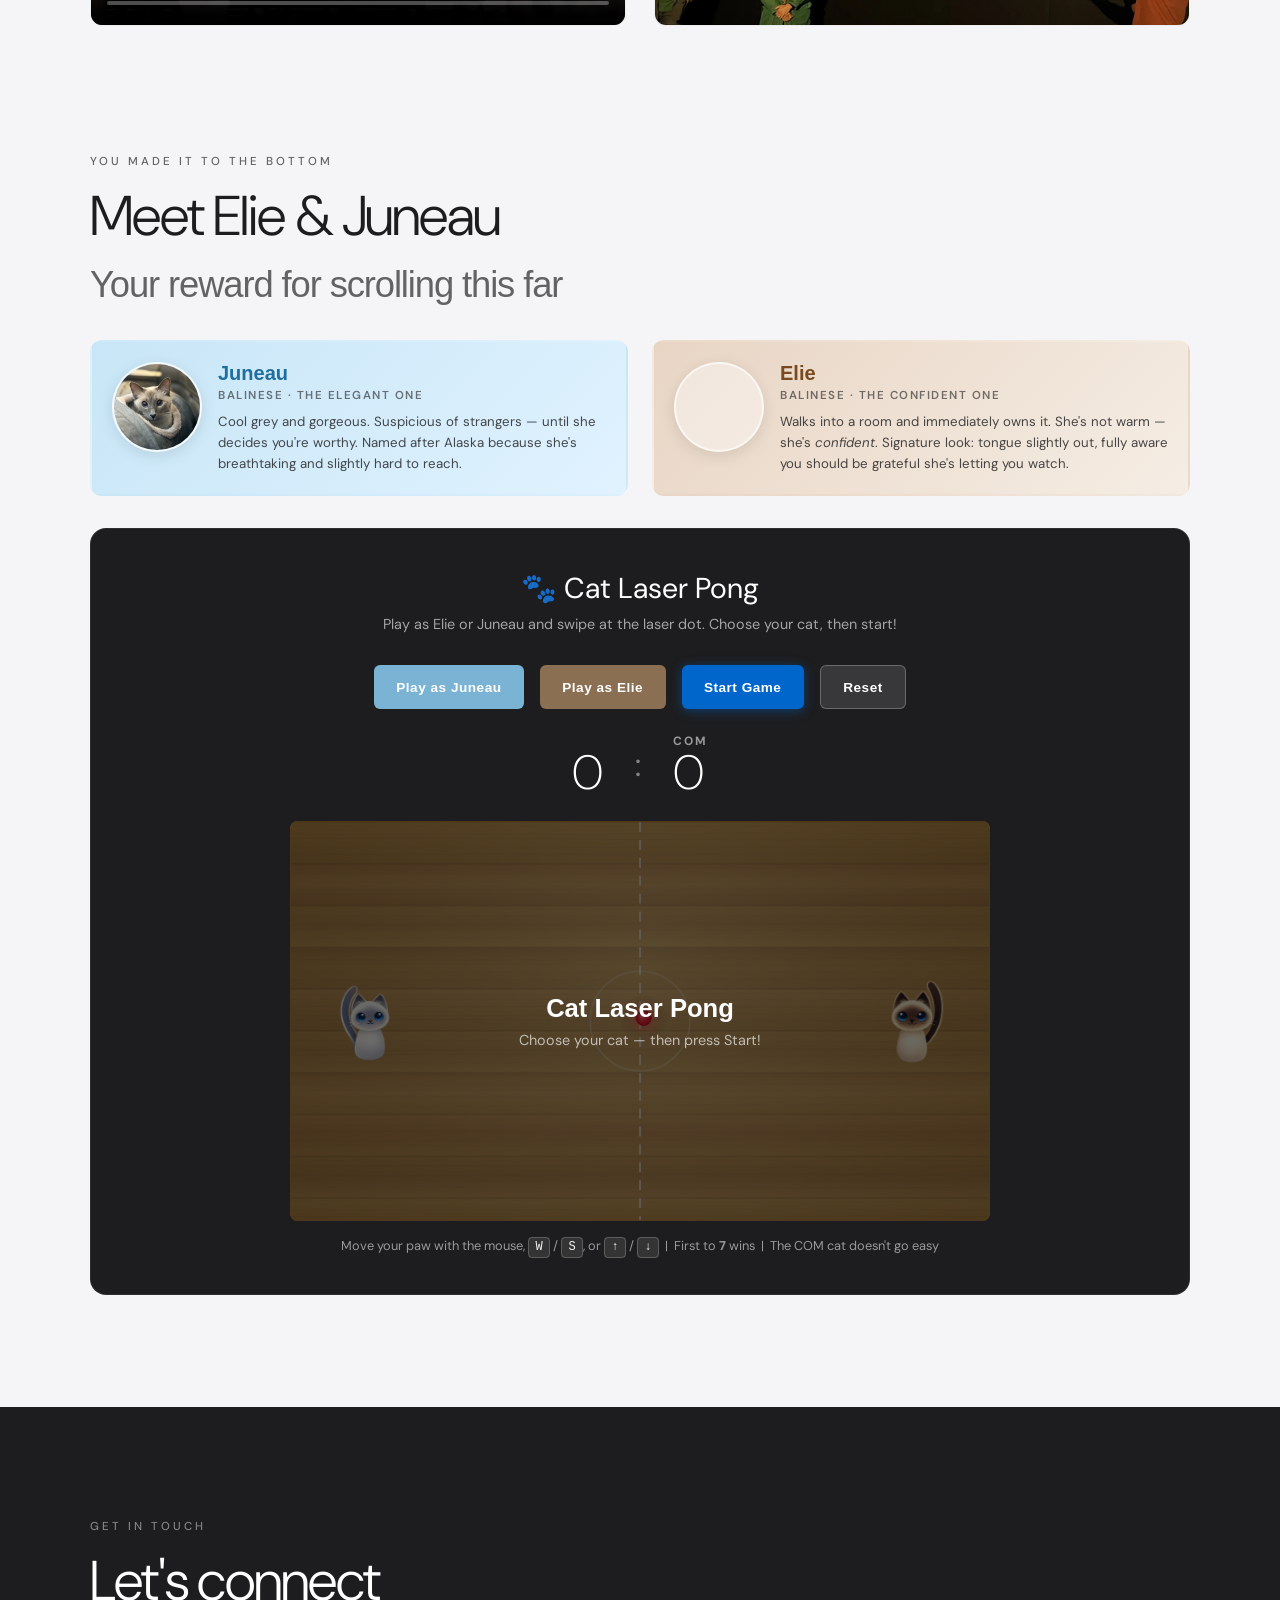
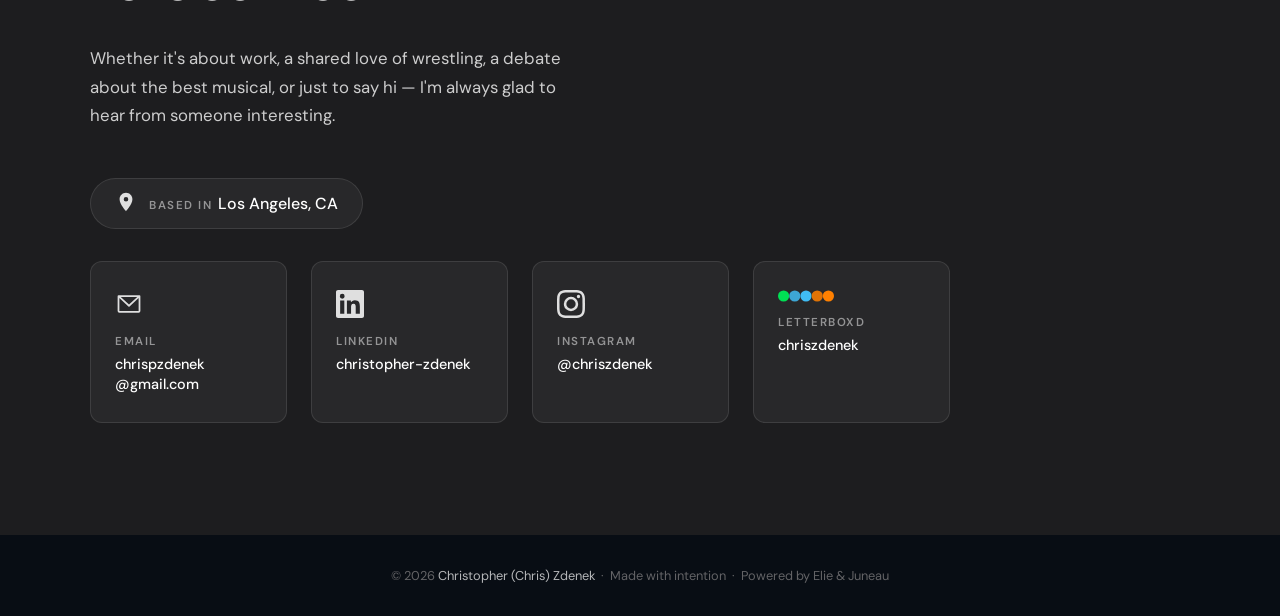
==== commit 0c4360c4: "Add 72nd Street Productions bracket logo to timeline entry Recreated from the embroidered hat mark i" ====
--- a/index.html
+++ b/index.html
@@ -241,6 +241,9 @@
             <div class="timeline-role">Development &amp; Emerging Technology</div>
             <div class="timeline-company">72nd Street Productions &nbsp;·&nbsp; Los Angeles, CA</div>
           </div>
+          <div class="company-logos">
+            <img decoding="async" src="images/logos/72nd-street.png" class="company-logo" alt="72nd Street Productions" width="1200" height="743" loading="lazy">
+          </div>
           <svg class="timeline-chevron" xmlns="http://www.w3.org/2000/svg" width="20" height="20" viewBox="0 0 256 256" fill="currentColor"><path d="M213.66,101.66l-80,80a8,8,0,0,1-11.32,0l-80-80A8,8,0,0,1,53.66,90.34L128,164.69l74.34-74.35a8,8,0,0,1,11.32,11.32Z"/></svg>
         </div>
         <div class="timeline-details">
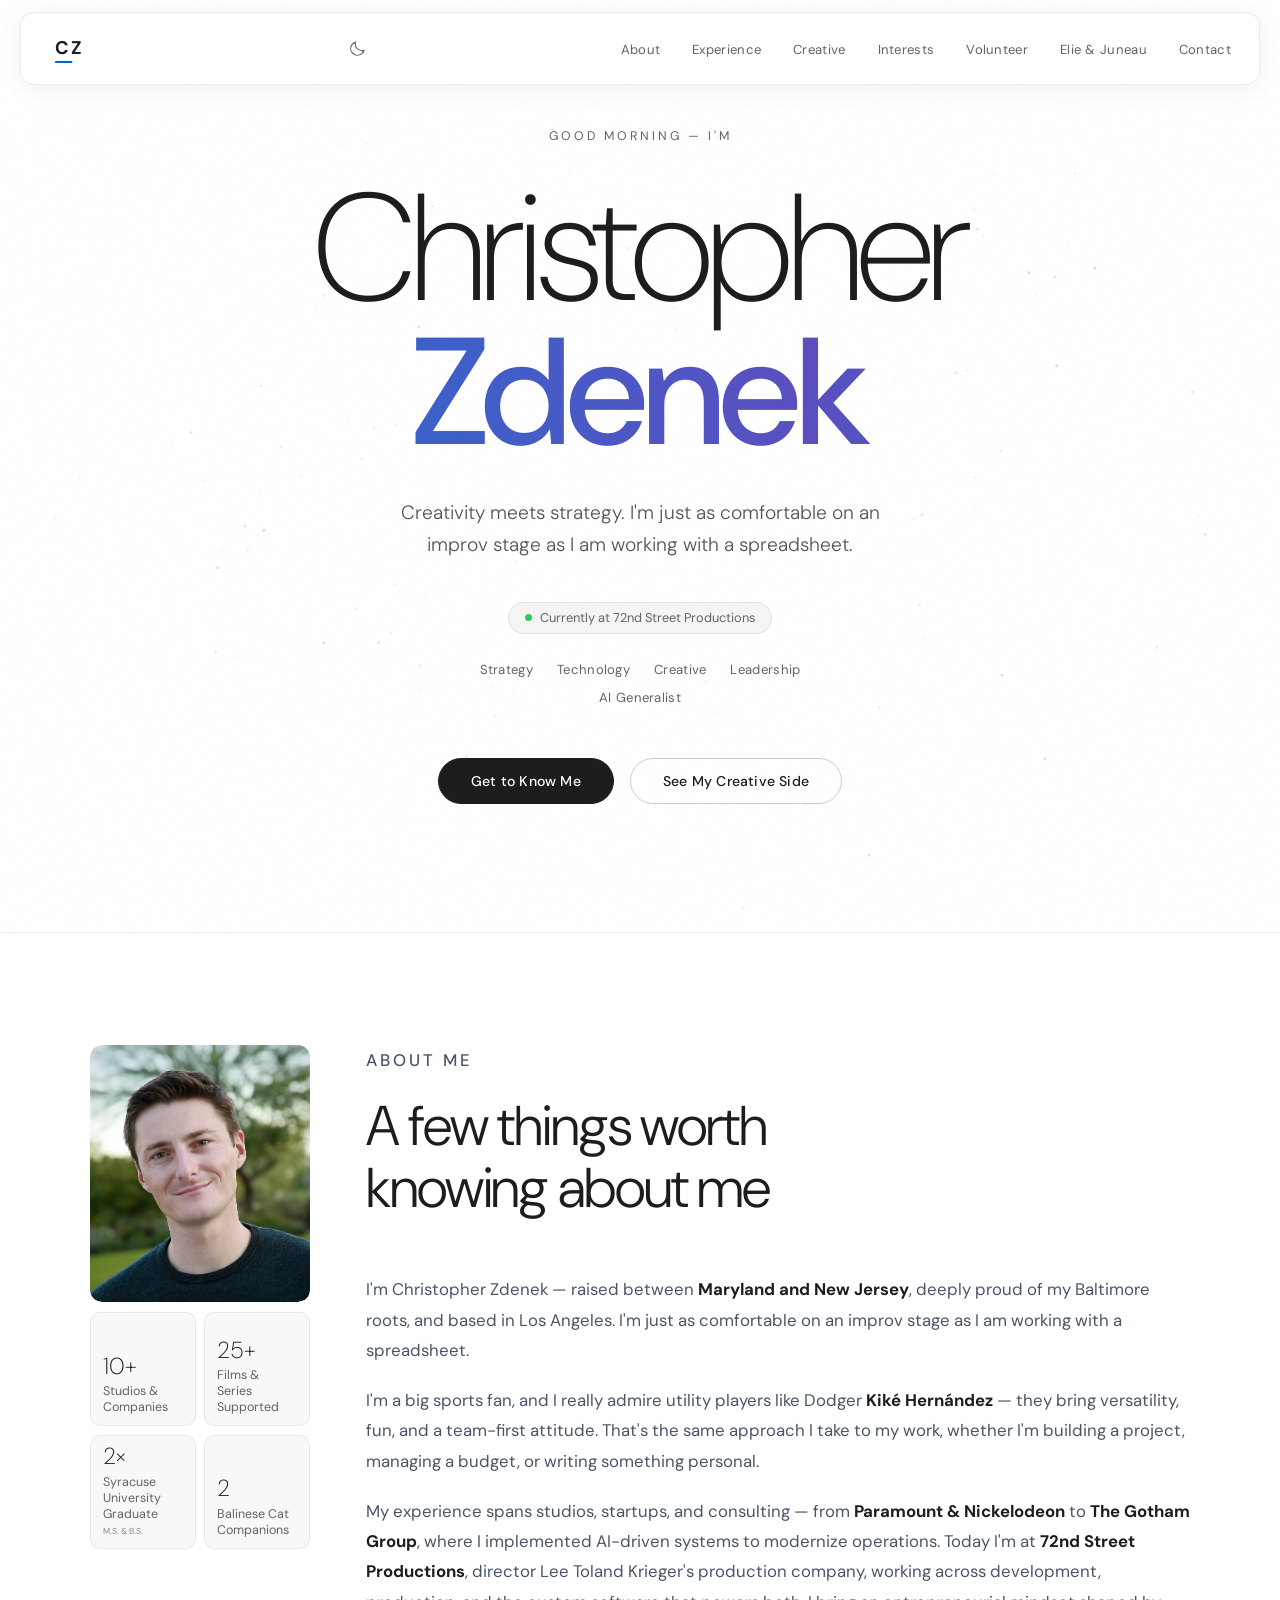
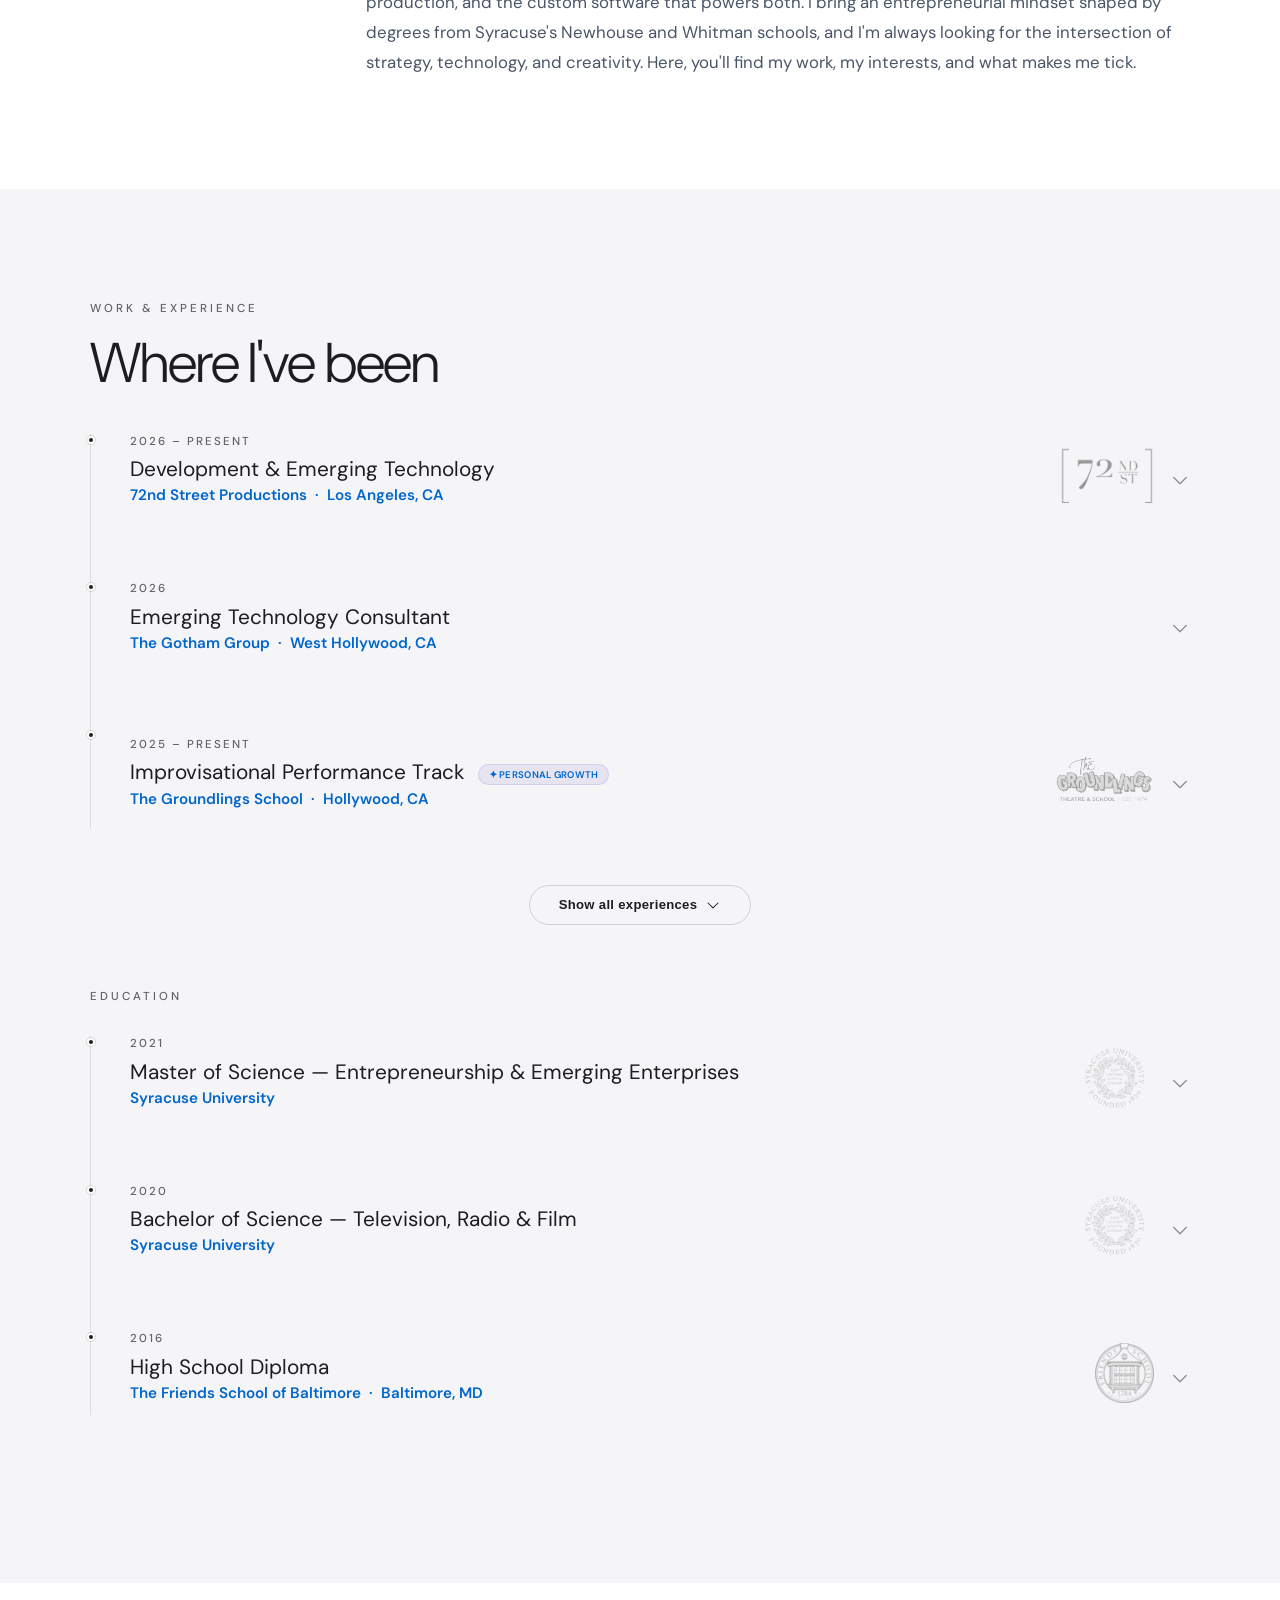
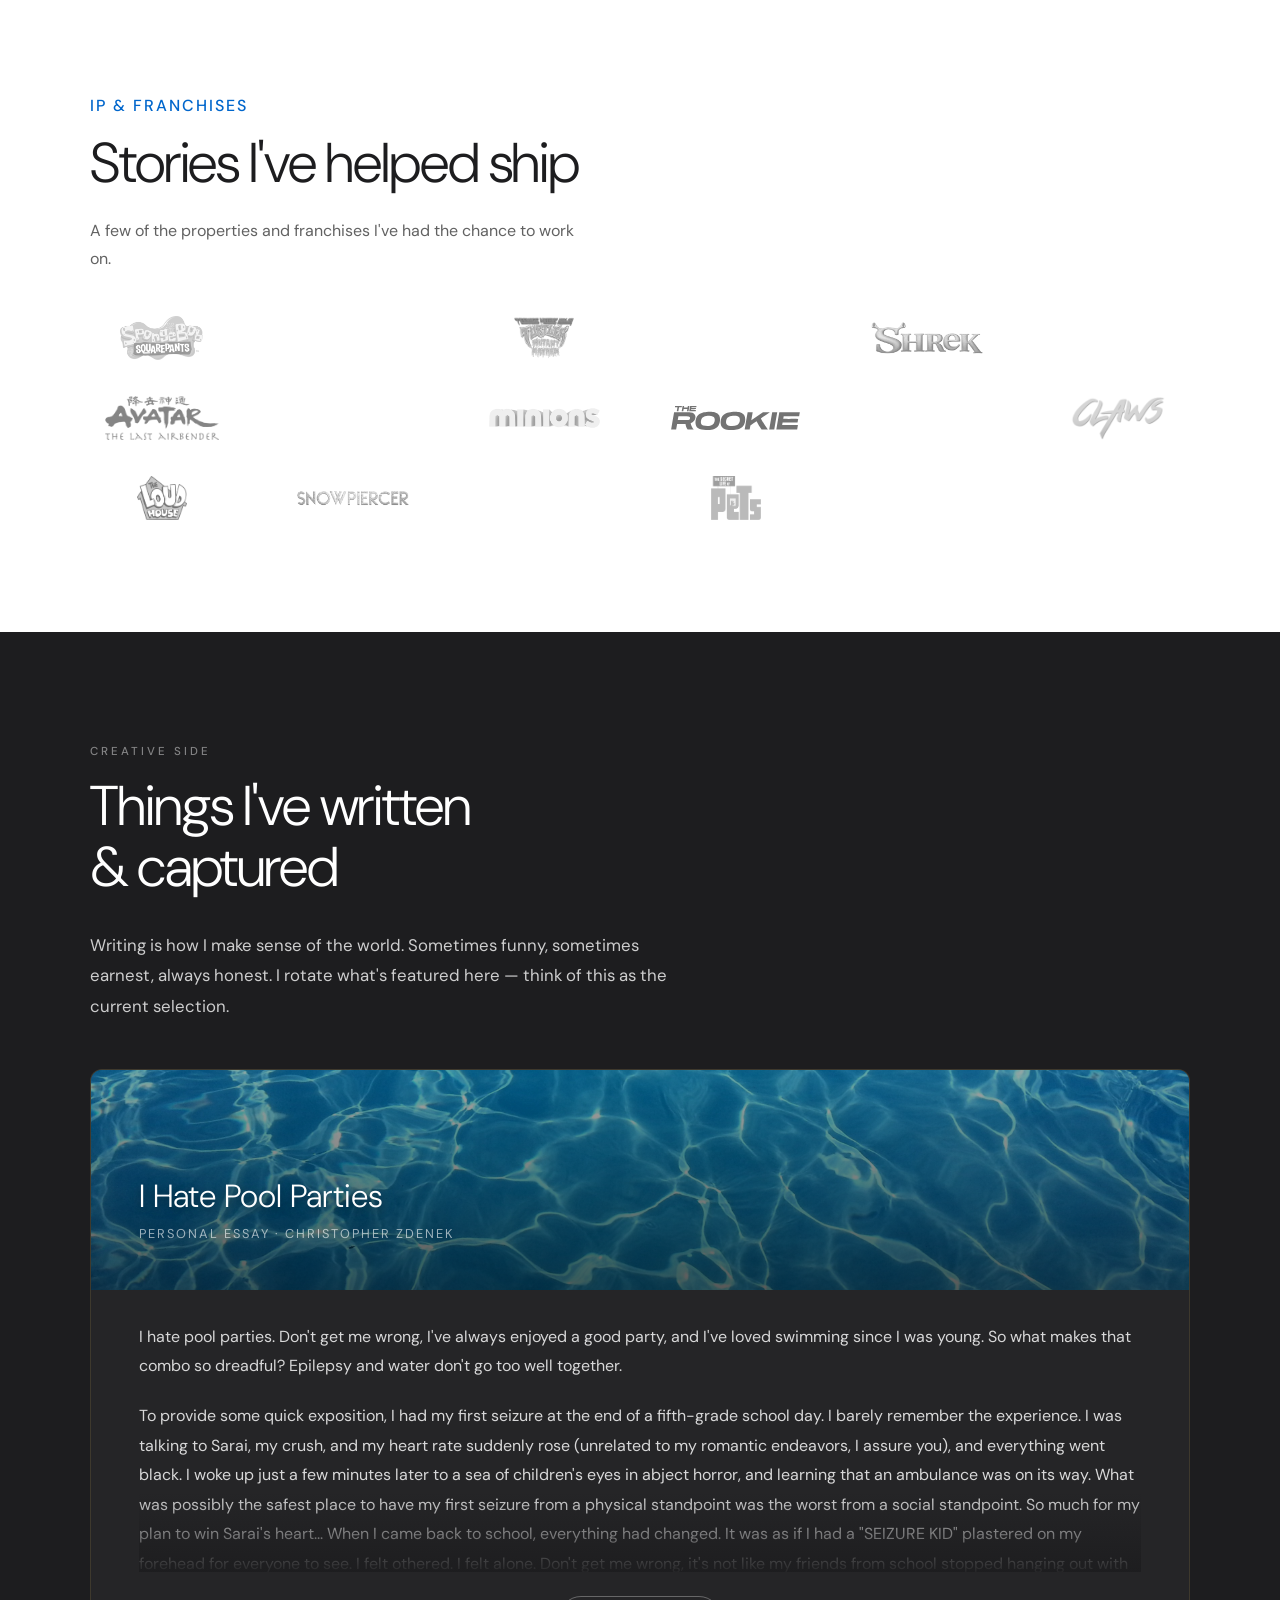
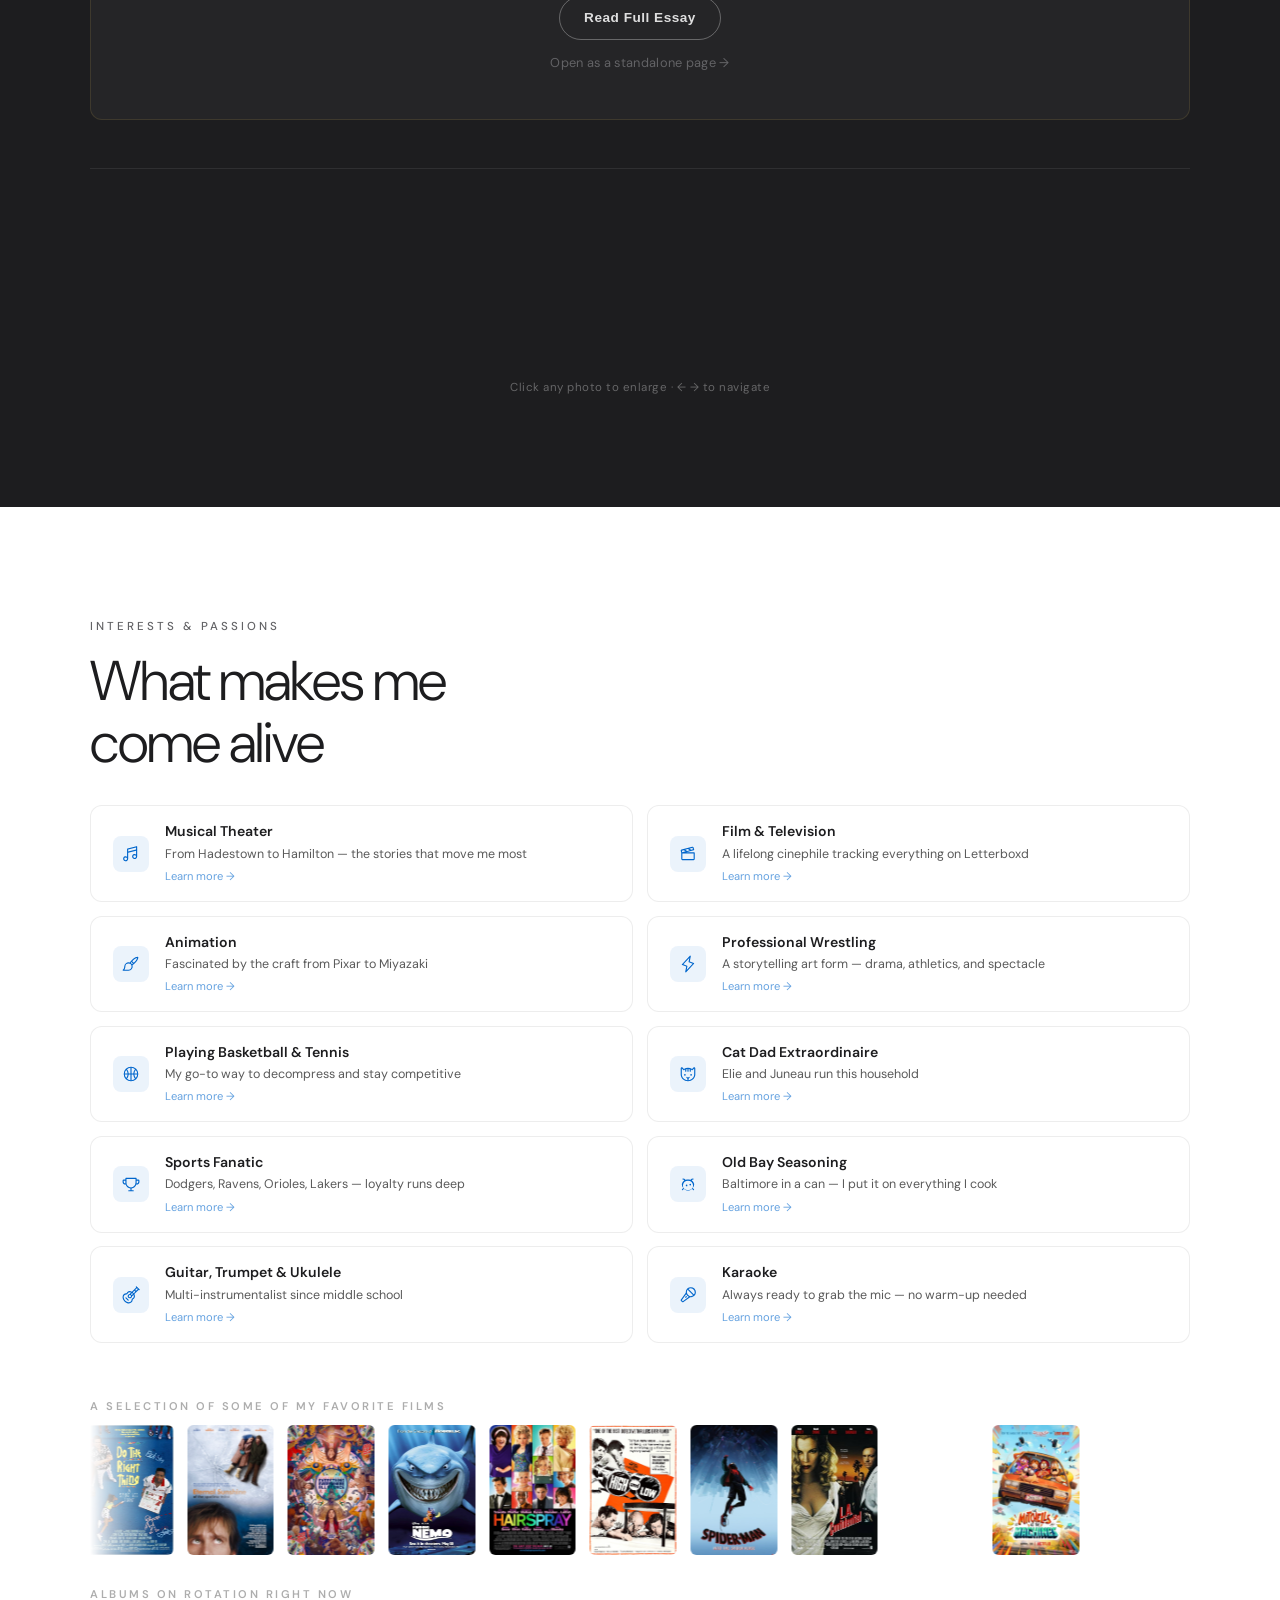
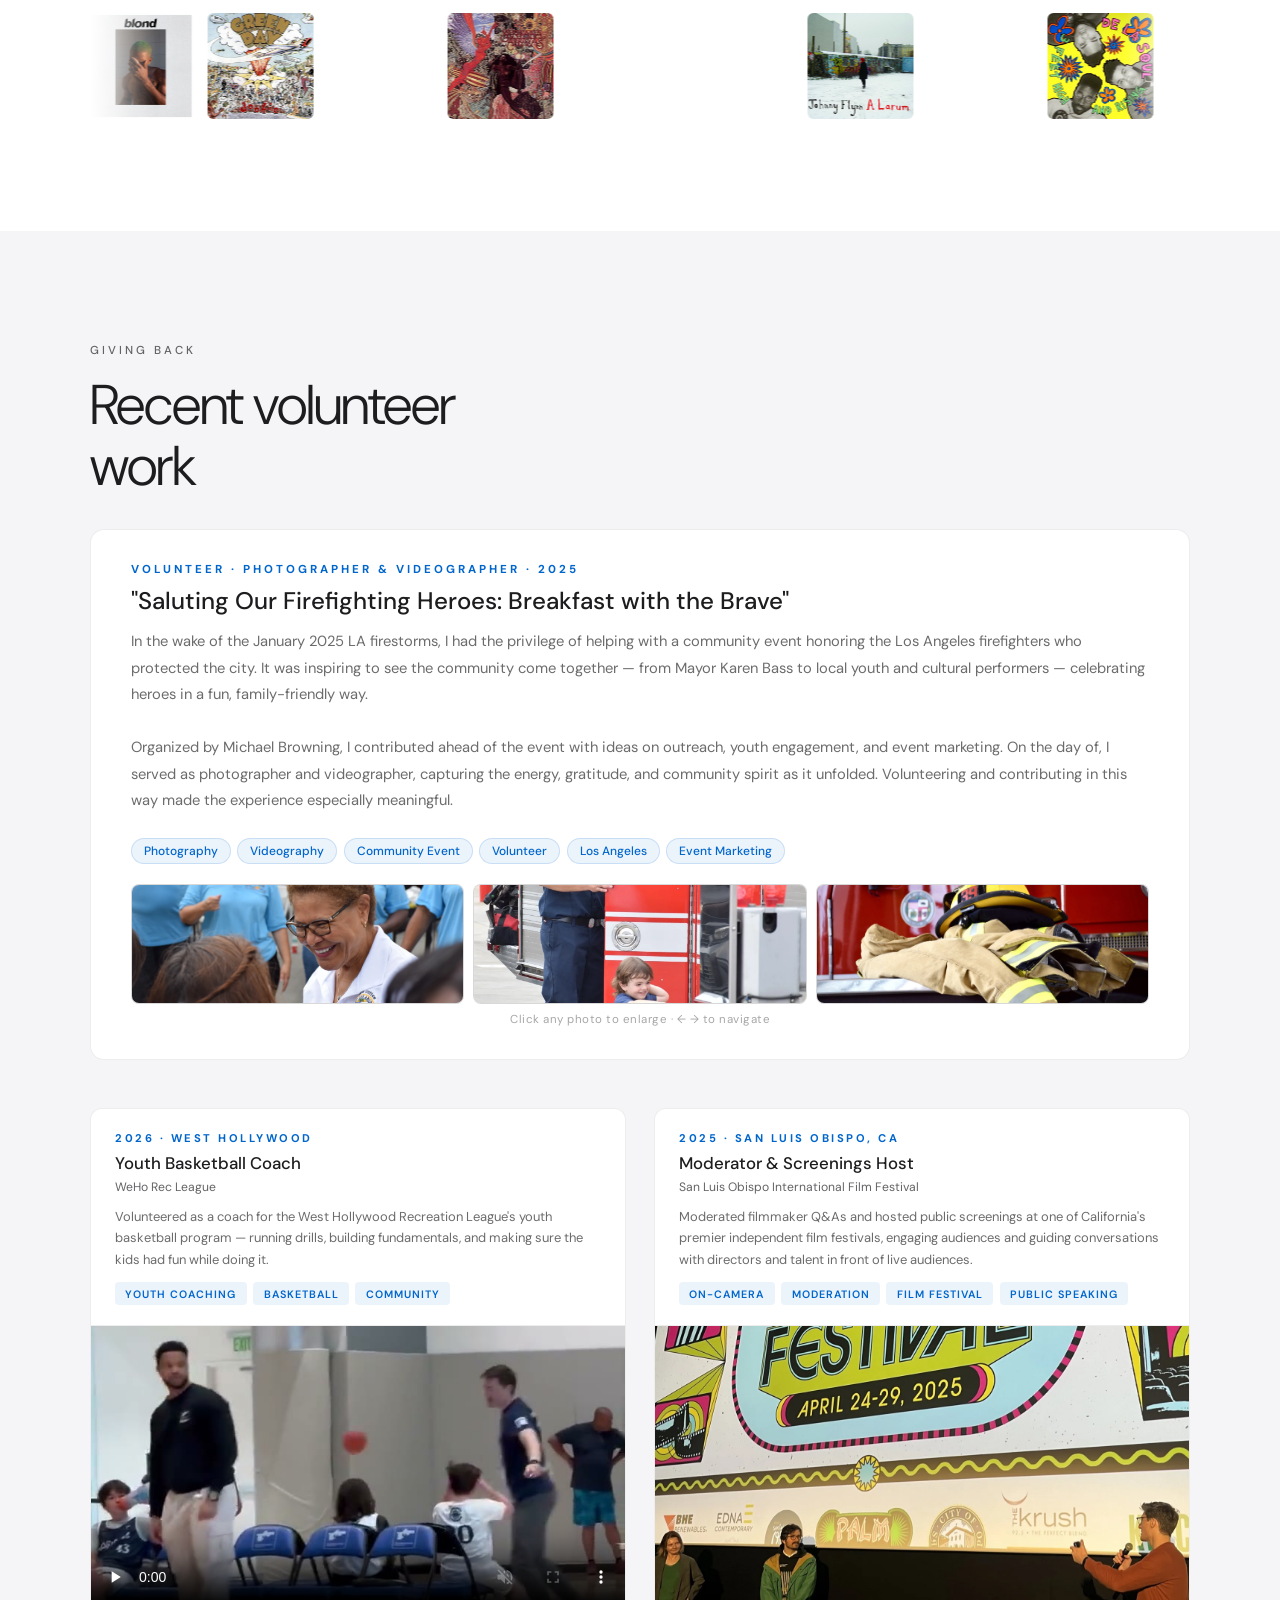
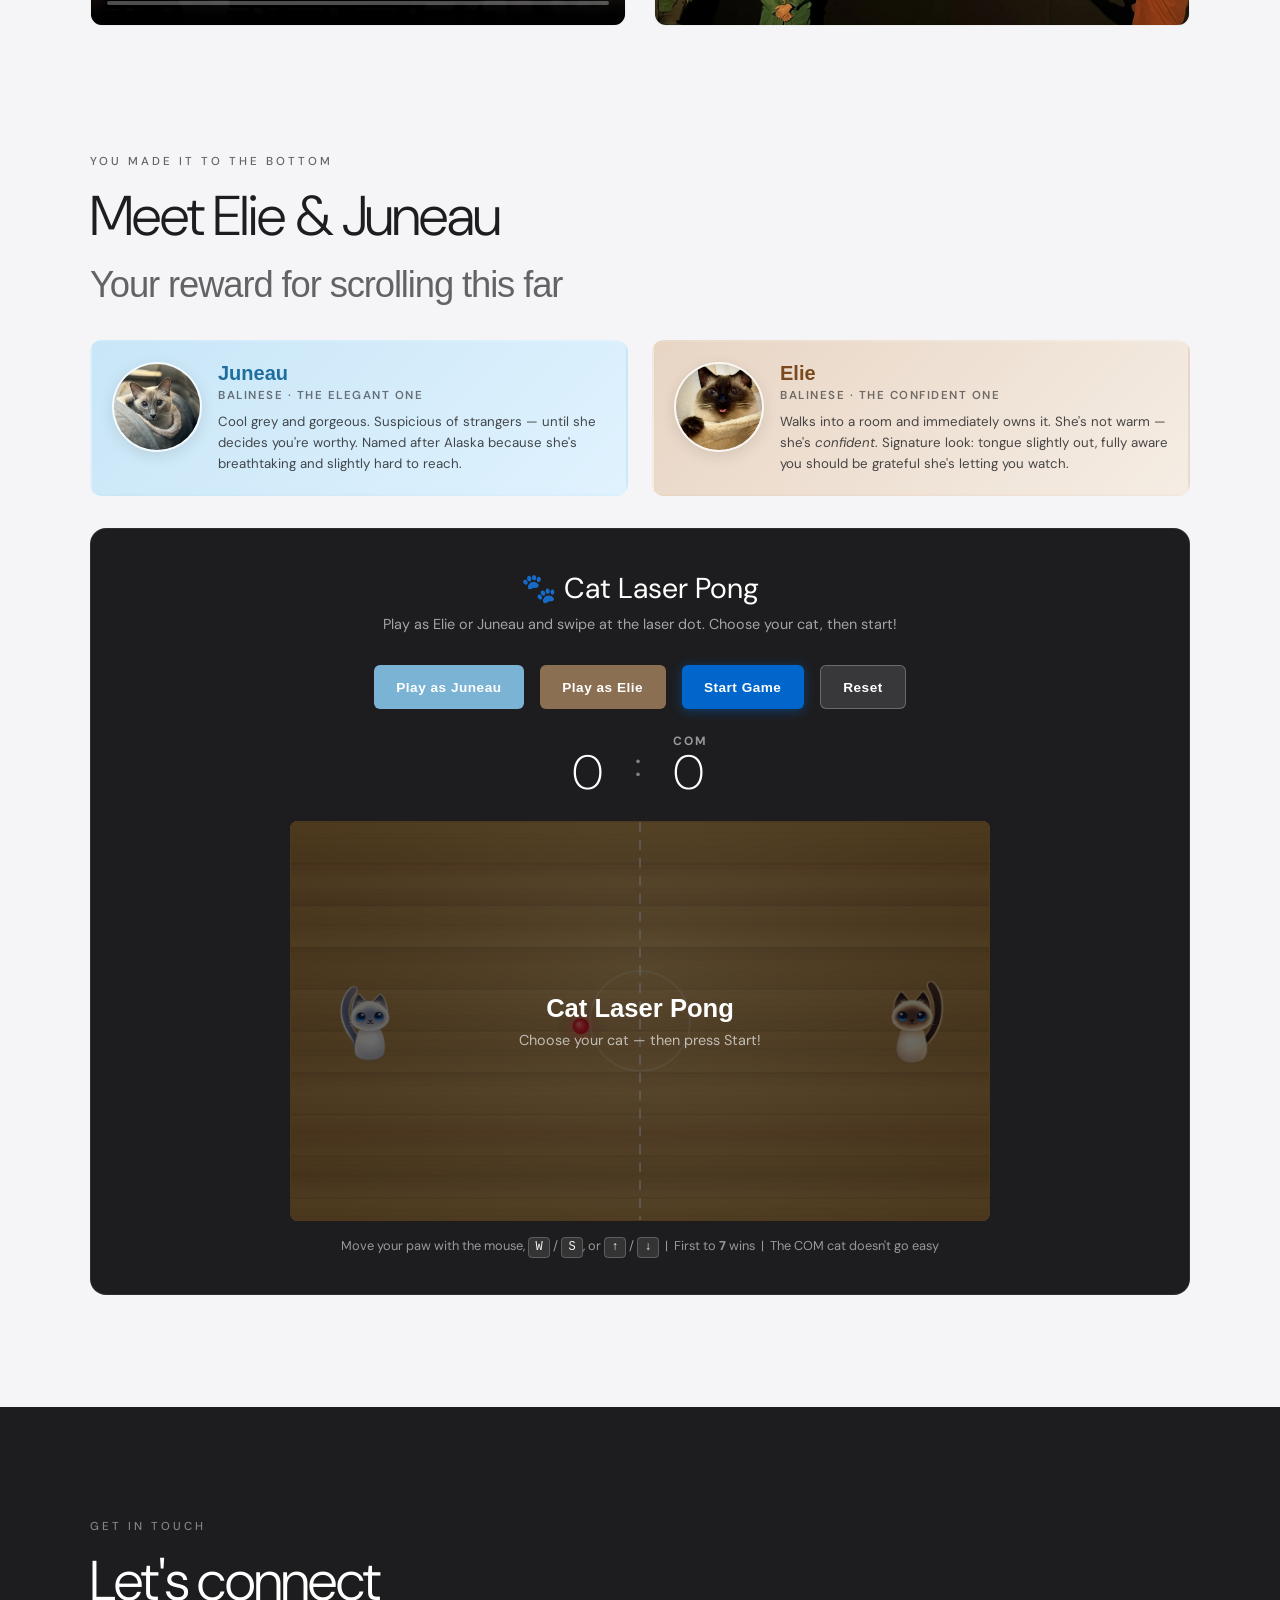
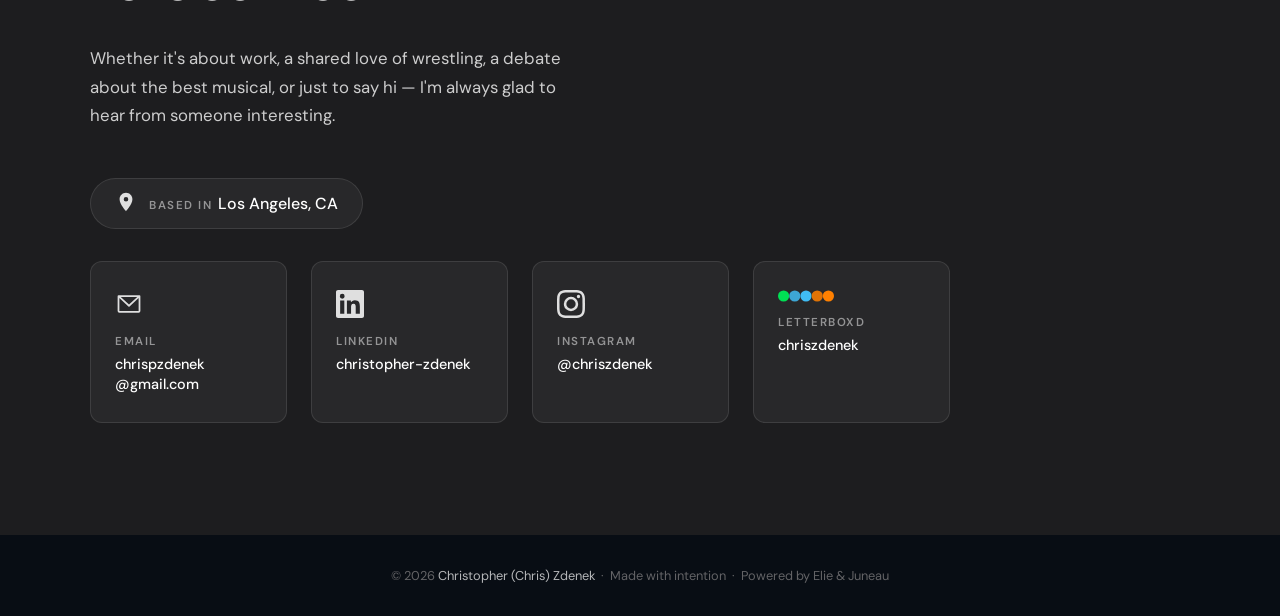
==== commit a8cea6fe: "Add 72nd Street Productions timeline logo Recreated the hat wordmark — bracketed didone-serif [72 ND" ====
--- a/index.html
+++ b/index.html
@@ -242,7 +242,7 @@
             <div class="timeline-company">72nd Street Productions &nbsp;·&nbsp; Los Angeles, CA</div>
           </div>
           <div class="company-logos">
-            <img decoding="async" src="images/logos/72nd-street.png" class="company-logo" alt="72nd Street Productions" width="1200" height="743" loading="lazy">
+            <img decoding="async" src="images/logos/72nd-street.png" class="company-logo" alt="72nd Street Productions" width="1793" height="1070" loading="lazy">
           </div>
           <svg class="timeline-chevron" xmlns="http://www.w3.org/2000/svg" width="20" height="20" viewBox="0 0 256 256" fill="currentColor"><path d="M213.66,101.66l-80,80a8,8,0,0,1-11.32,0l-80-80A8,8,0,0,1,53.66,90.34L128,164.69l74.34-74.35a8,8,0,0,1,11.32,11.32Z"/></svg>
         </div>
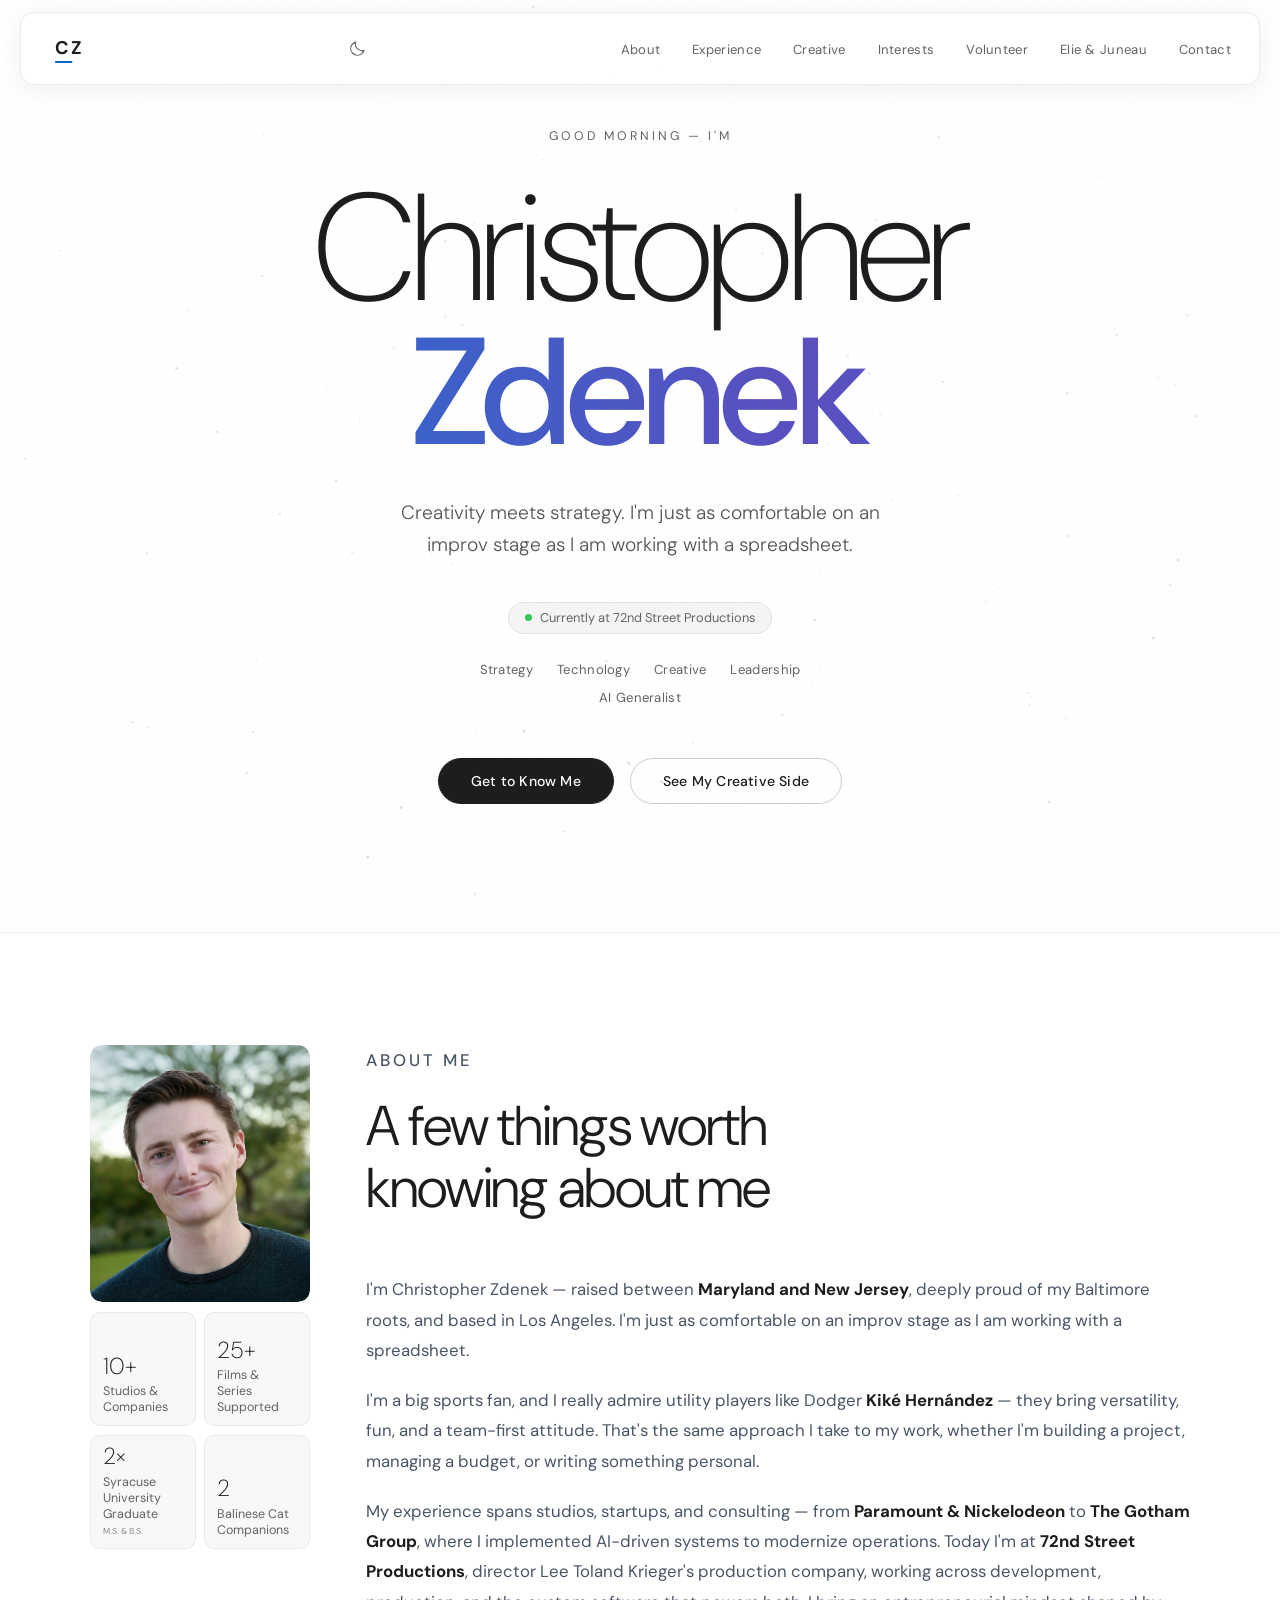
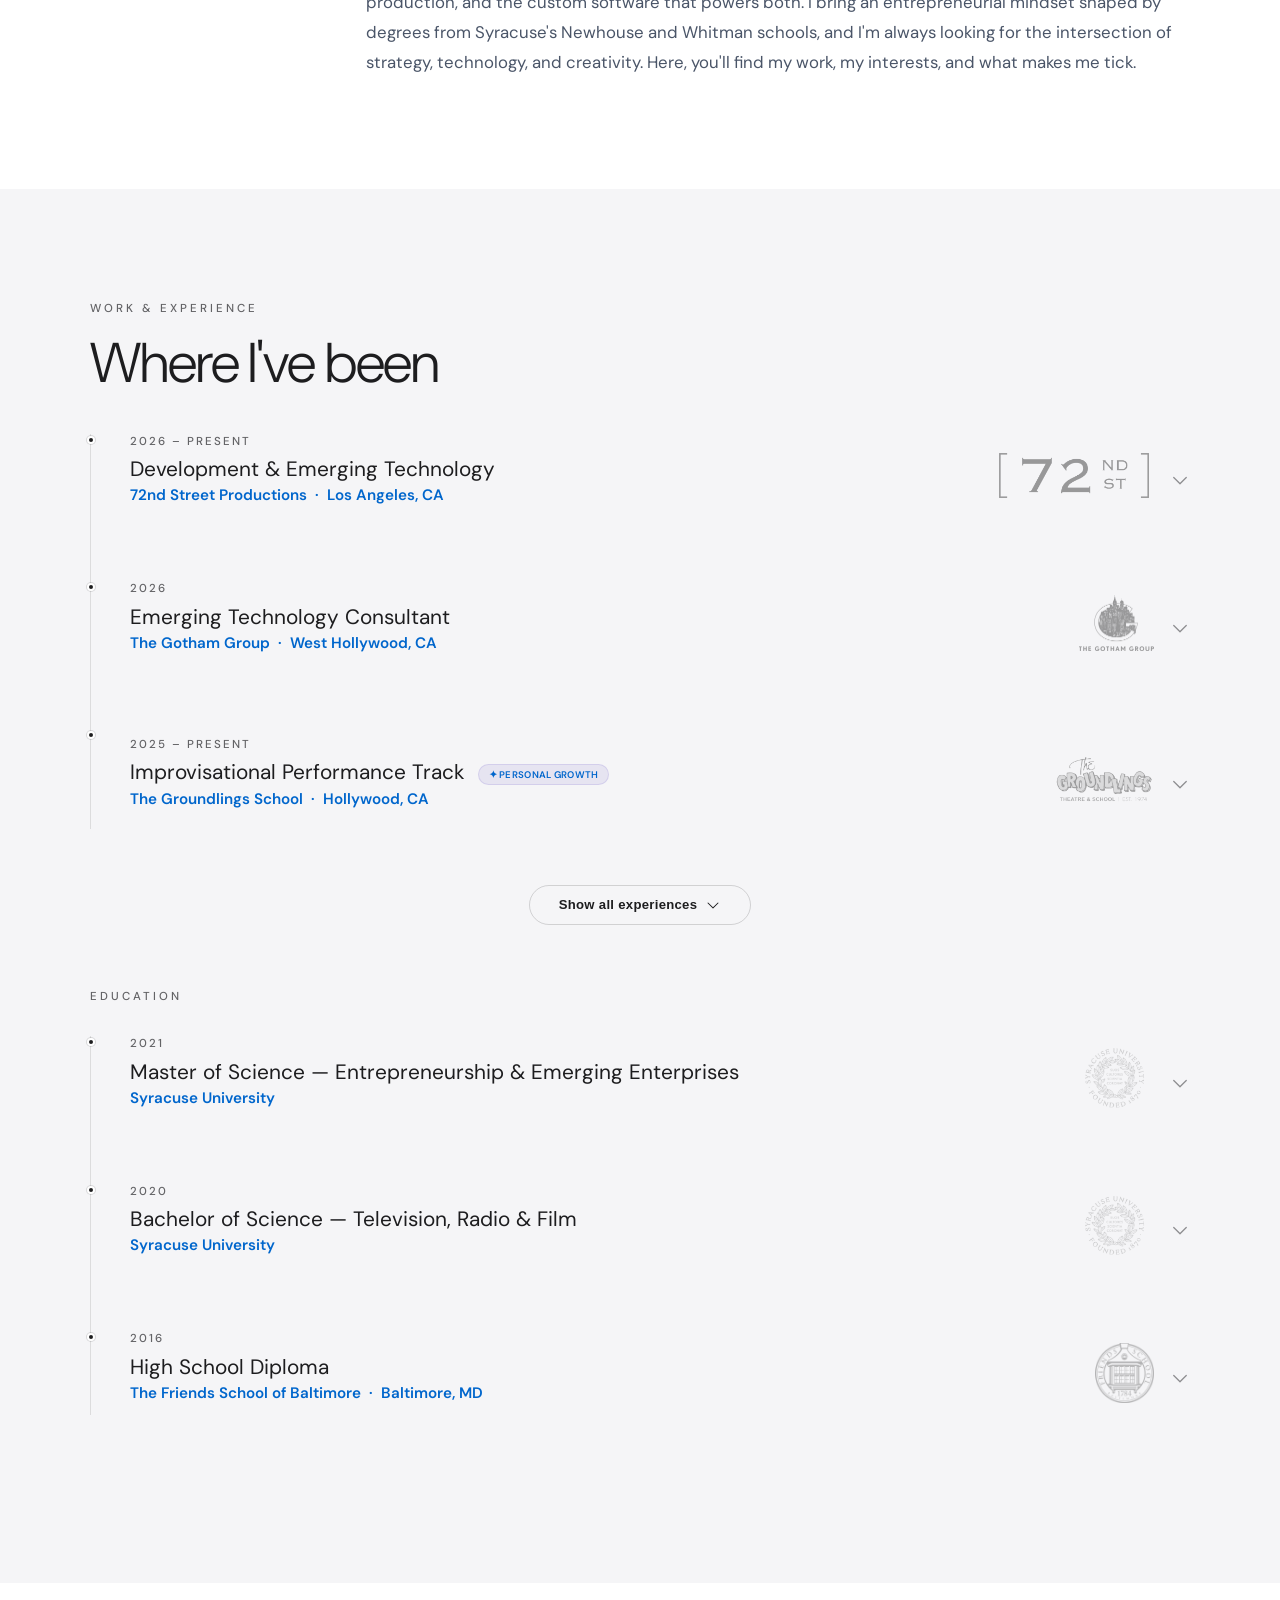
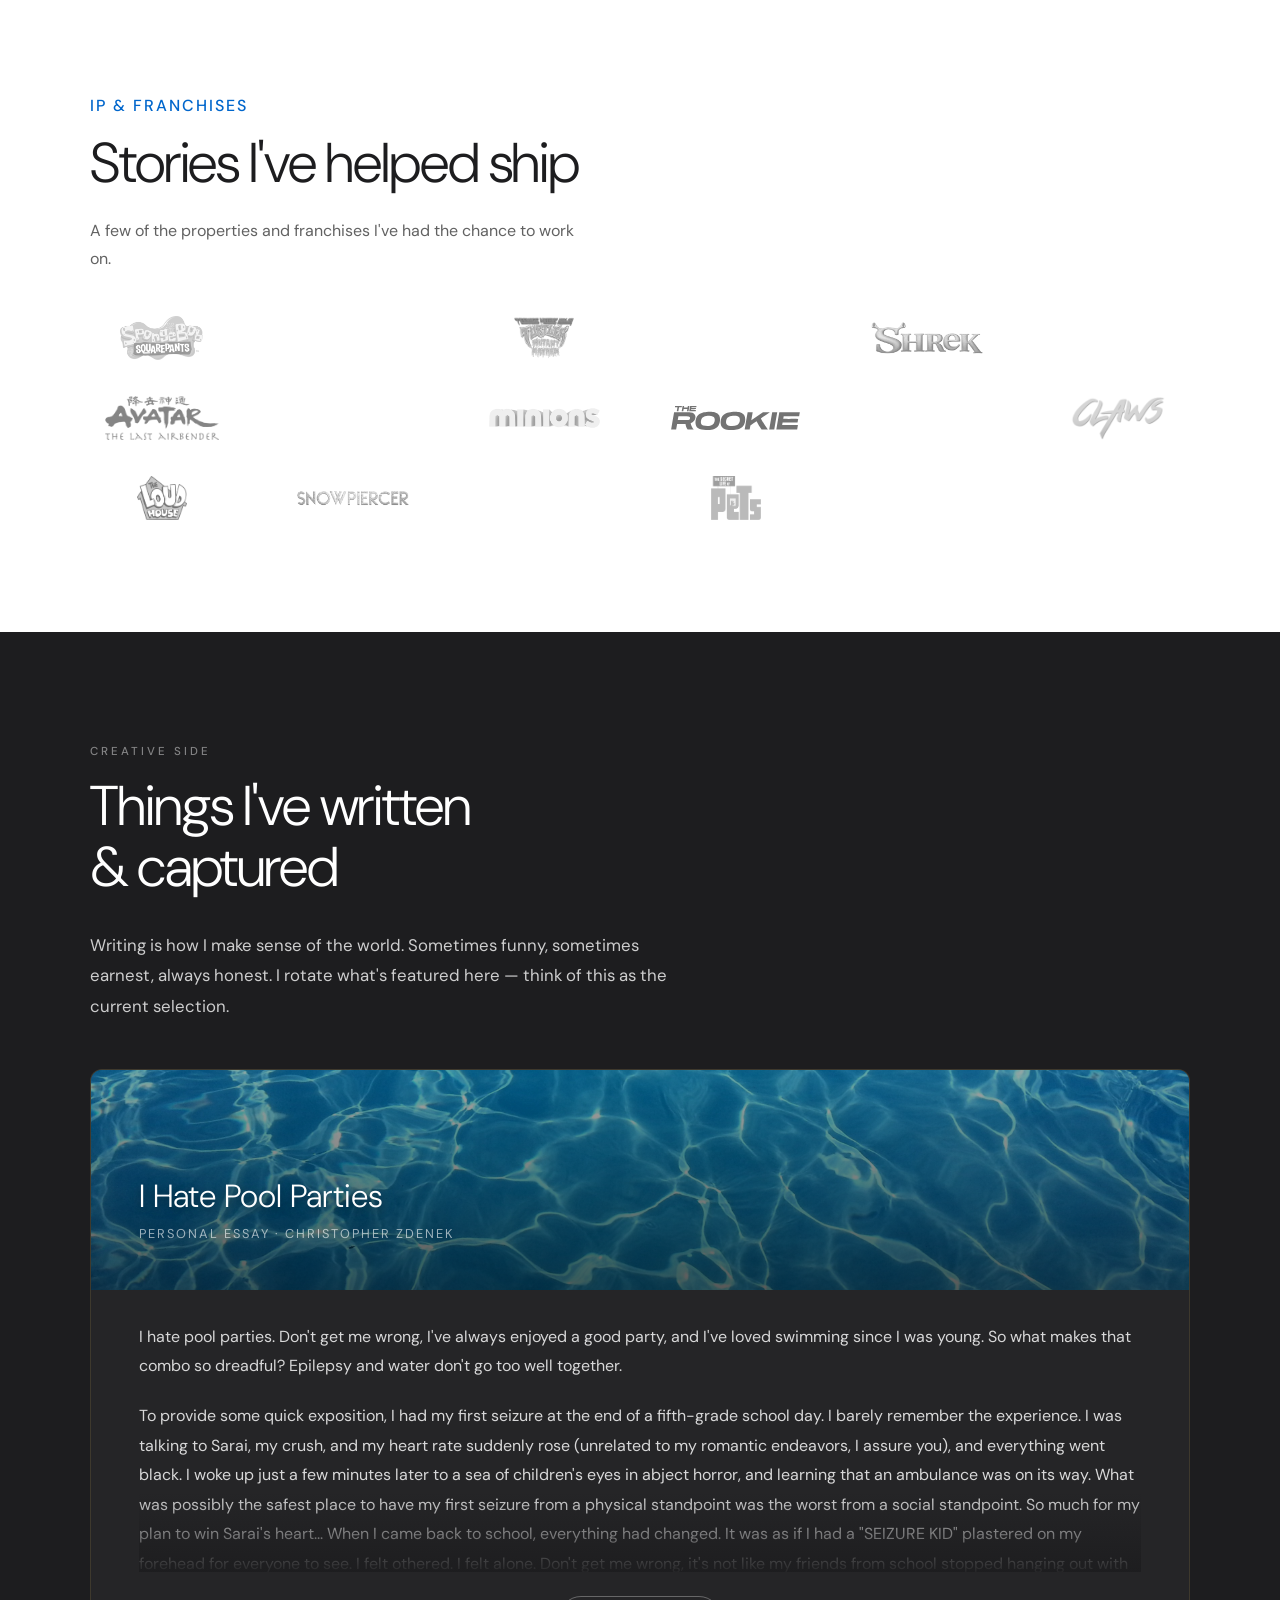
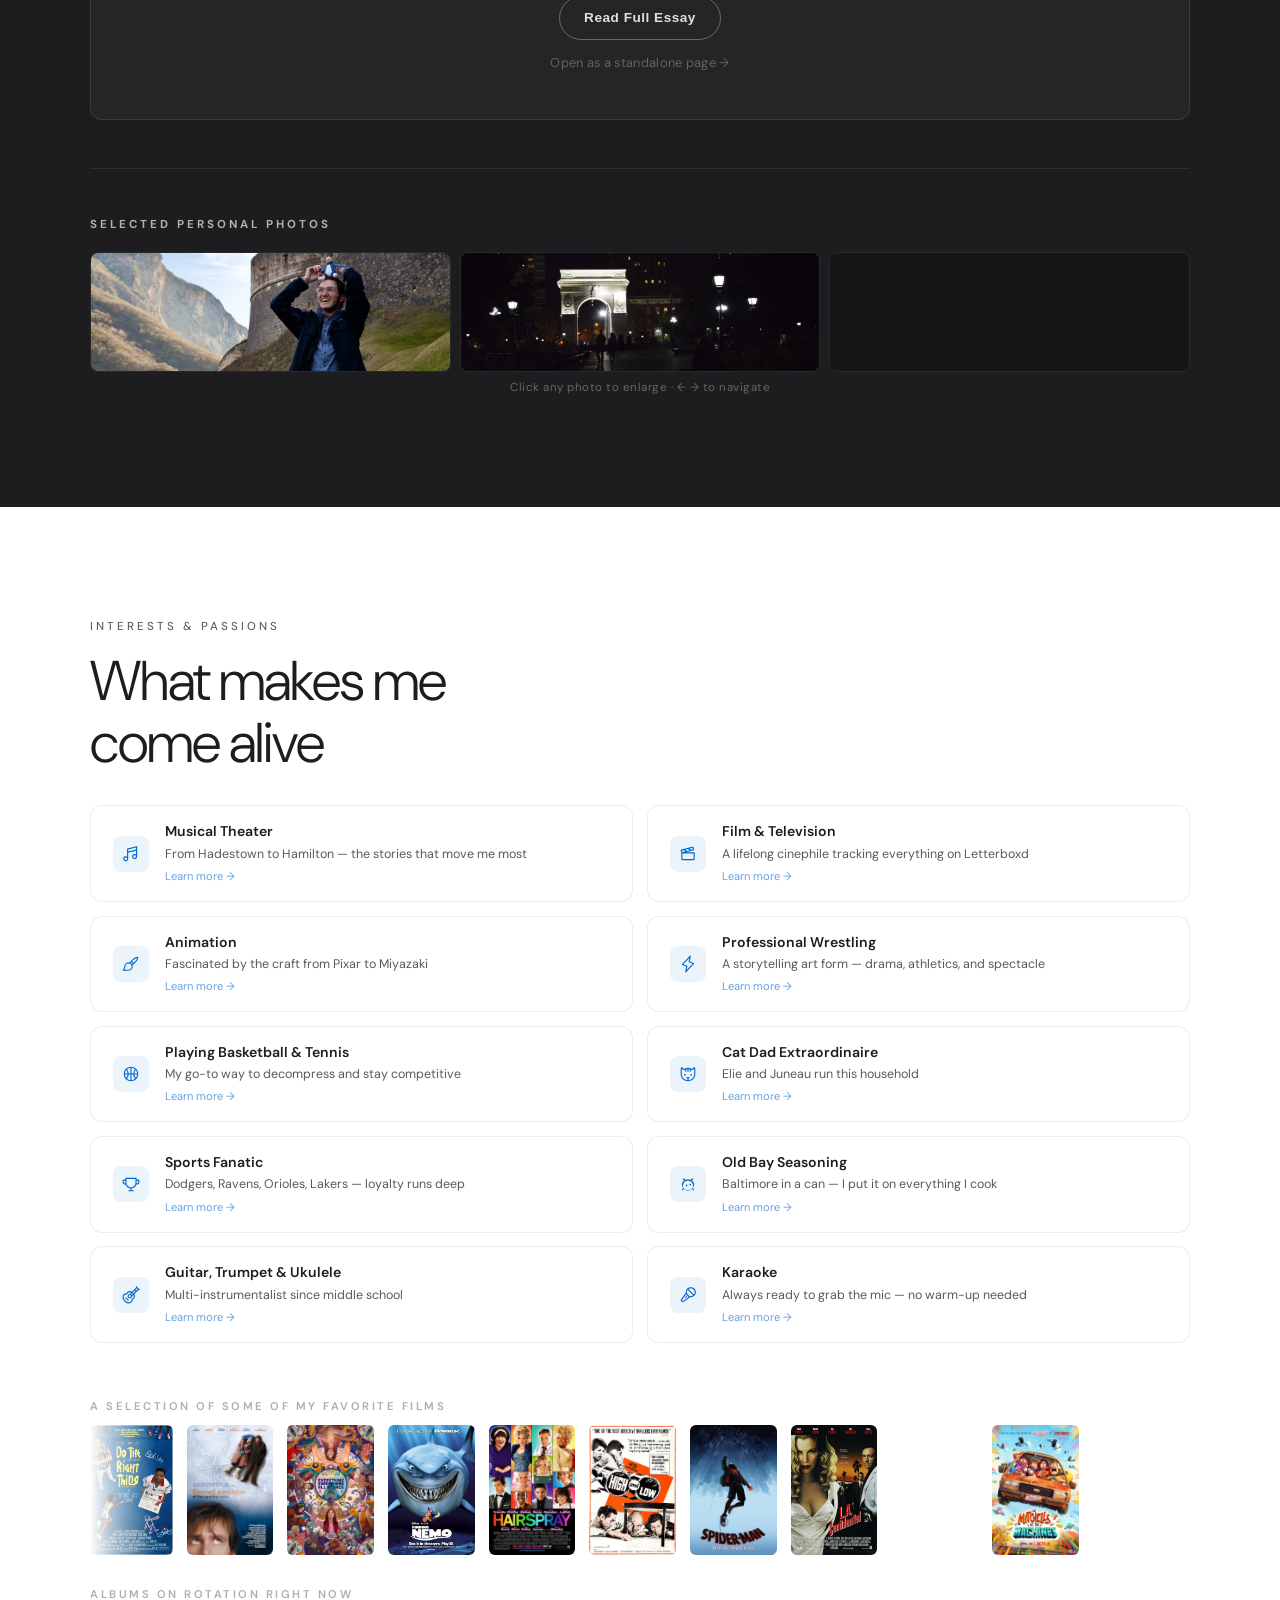
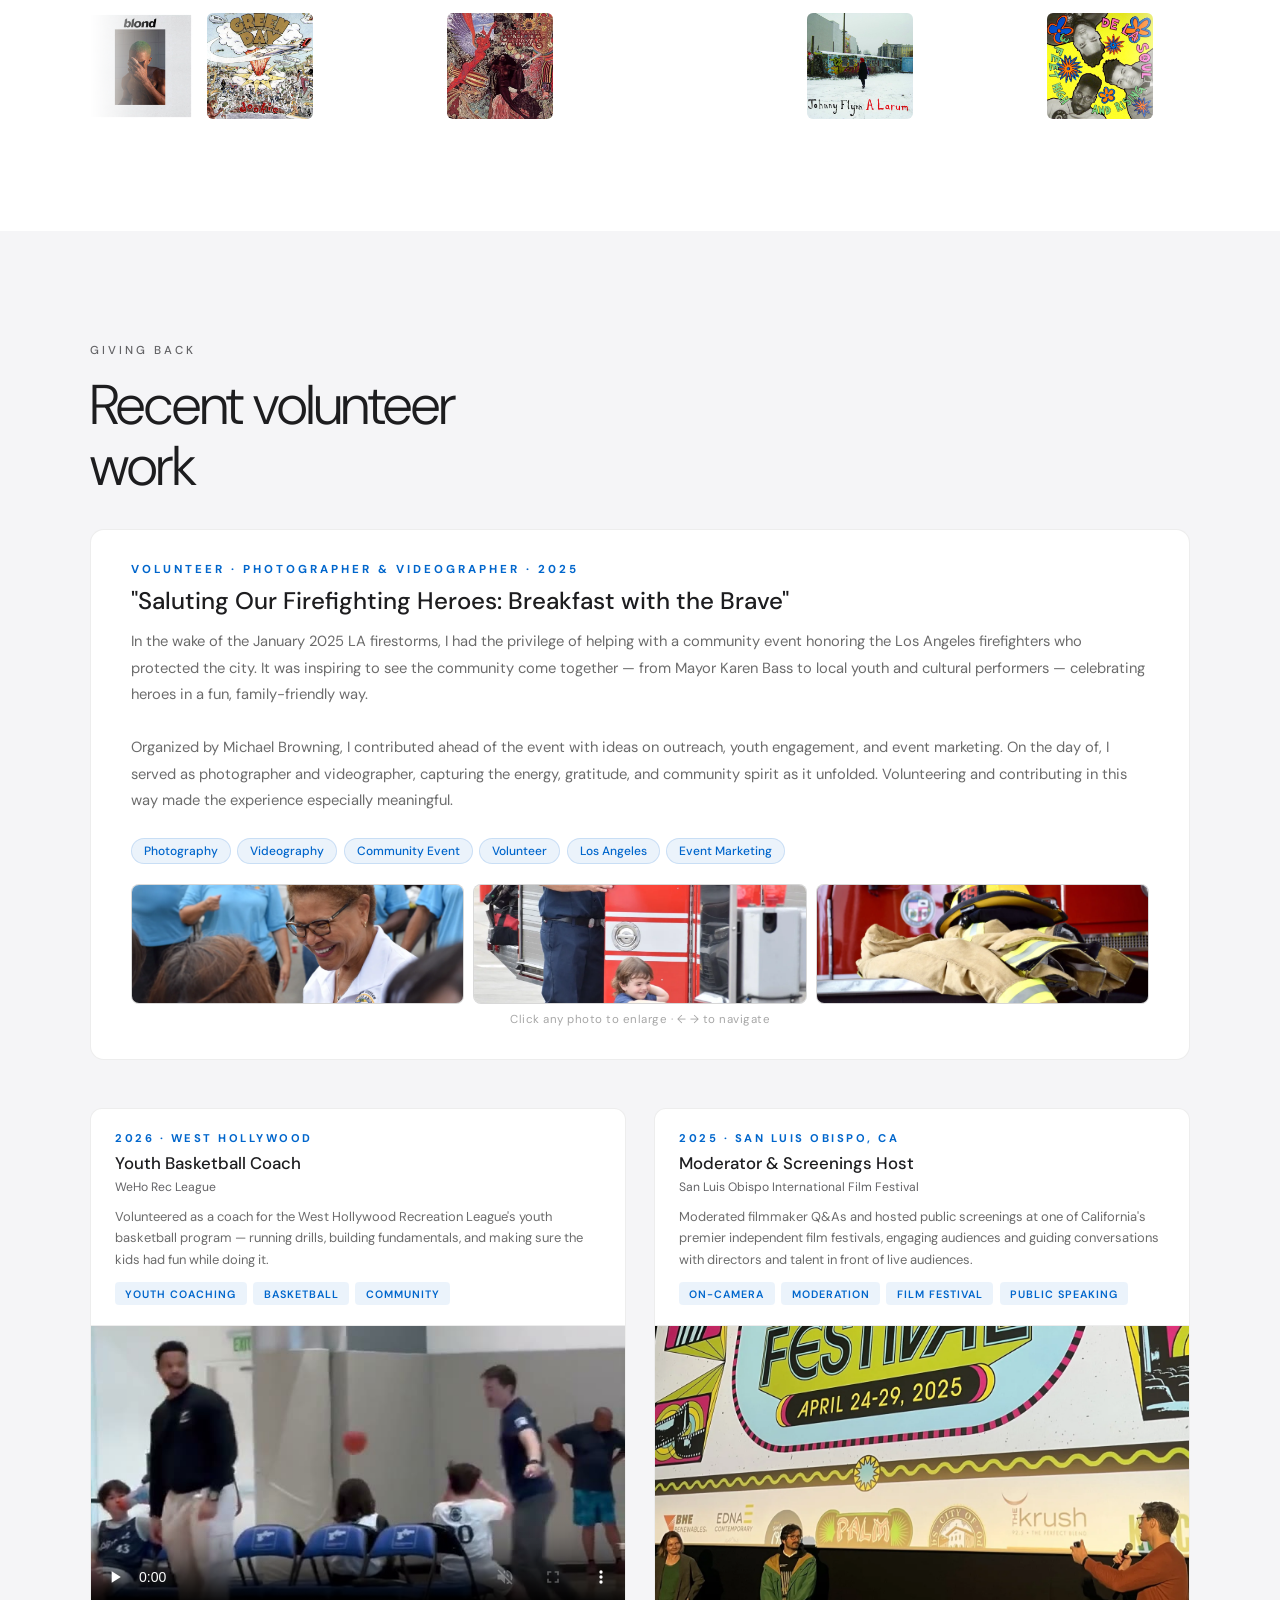
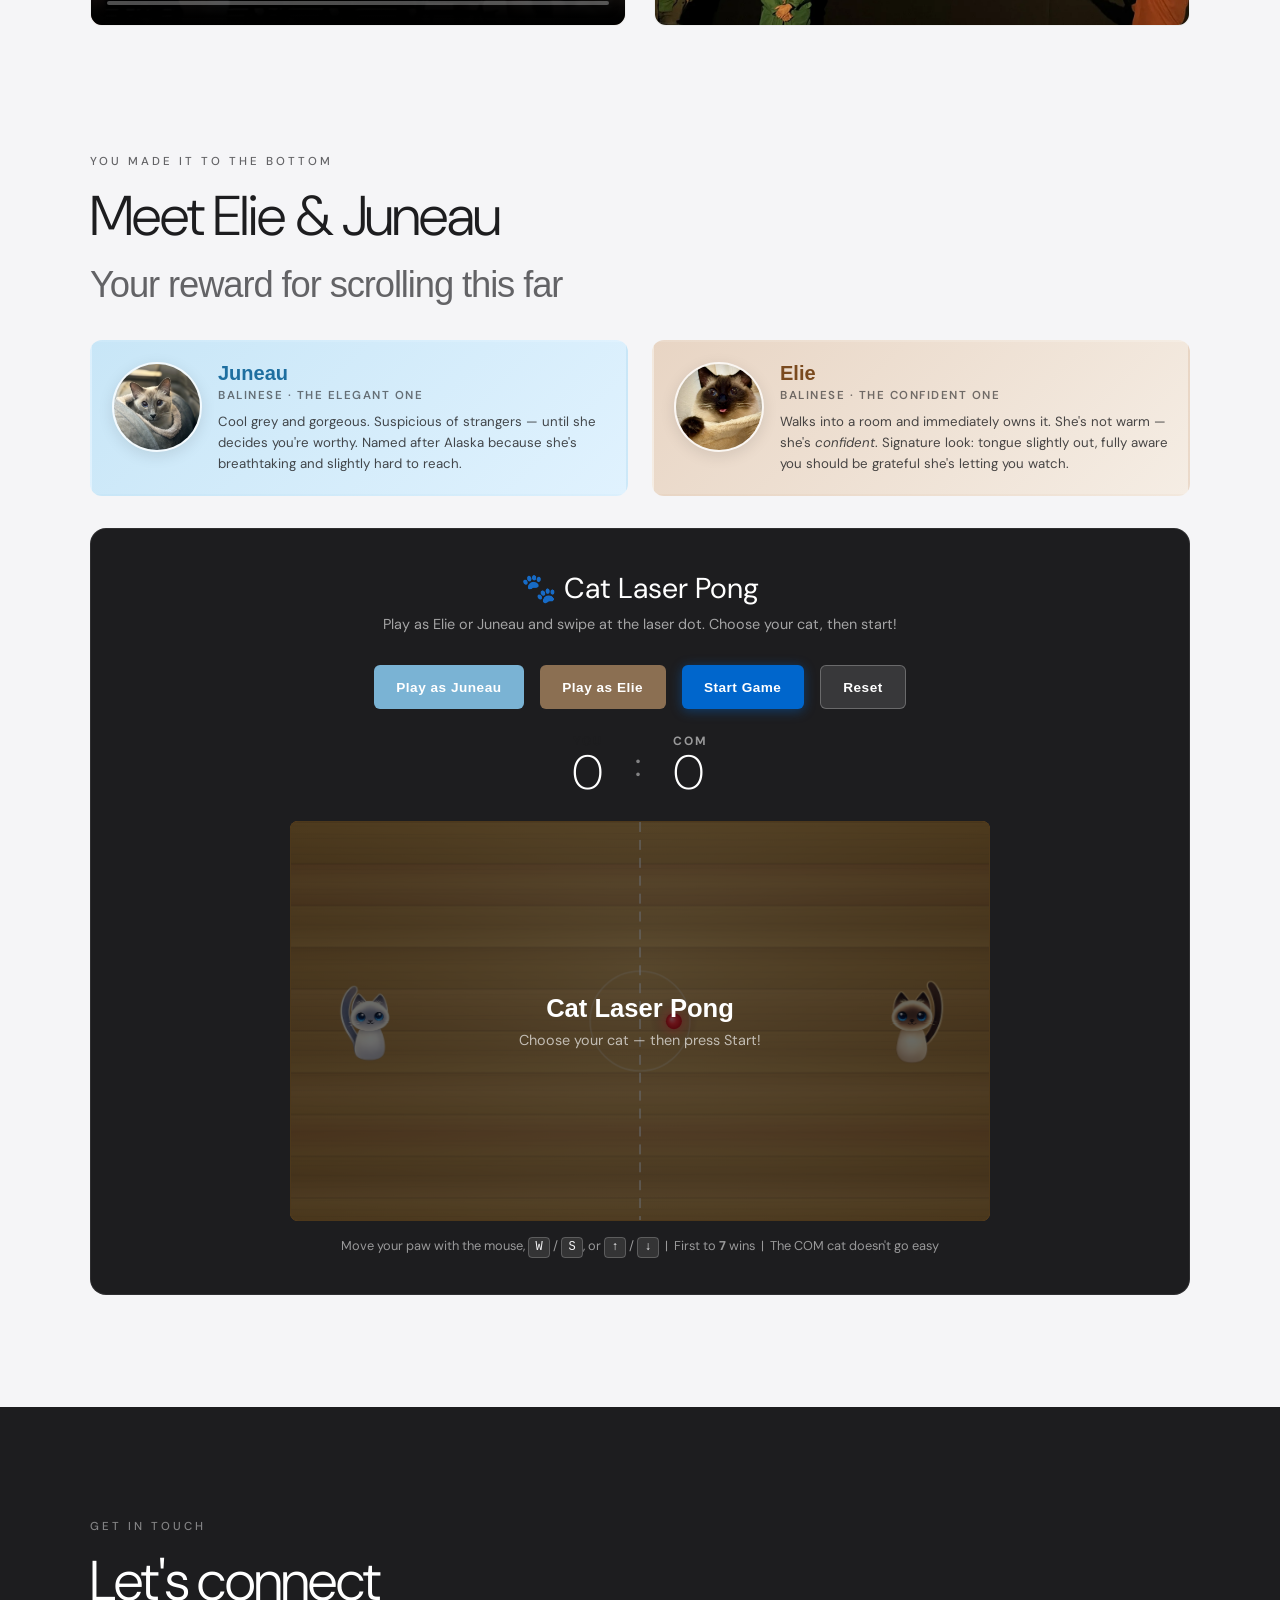
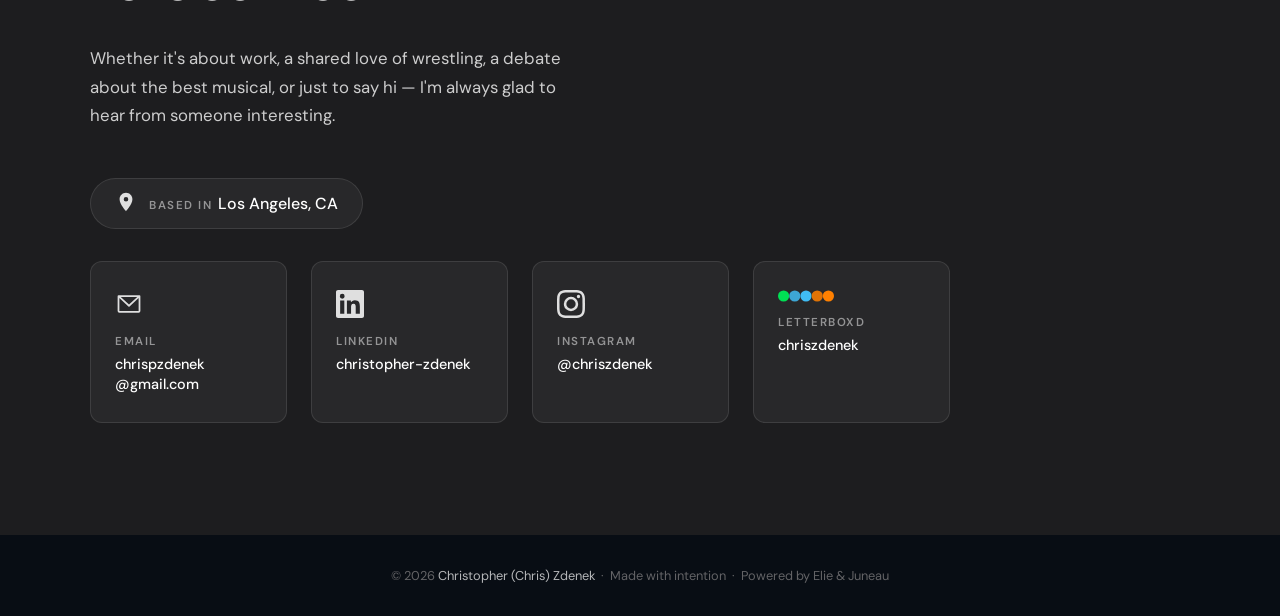
==== commit 0a00c66b: "Refine 72nd Street logo to match hat mark: Copperplate Light, larger letters, no rule Co-Authored-By" ====
--- a/index.html
+++ b/index.html
@@ -242,7 +242,7 @@
             <div class="timeline-company">72nd Street Productions &nbsp;·&nbsp; Los Angeles, CA</div>
           </div>
           <div class="company-logos">
-            <img decoding="async" src="images/logos/72nd-street.png" class="company-logo" alt="72nd Street Productions" width="1793" height="1070" loading="lazy">
+            <img decoding="async" src="images/logos/72nd-street.png" class="company-logo" alt="72nd Street Productions" width="1200" height="411" loading="lazy">
           </div>
           <svg class="timeline-chevron" xmlns="http://www.w3.org/2000/svg" width="20" height="20" viewBox="0 0 256 256" fill="currentColor"><path d="M213.66,101.66l-80,80a8,8,0,0,1-11.32,0l-80-80A8,8,0,0,1,53.66,90.34L128,164.69l74.34-74.35a8,8,0,0,1,11.32,11.32Z"/></svg>
         </div>
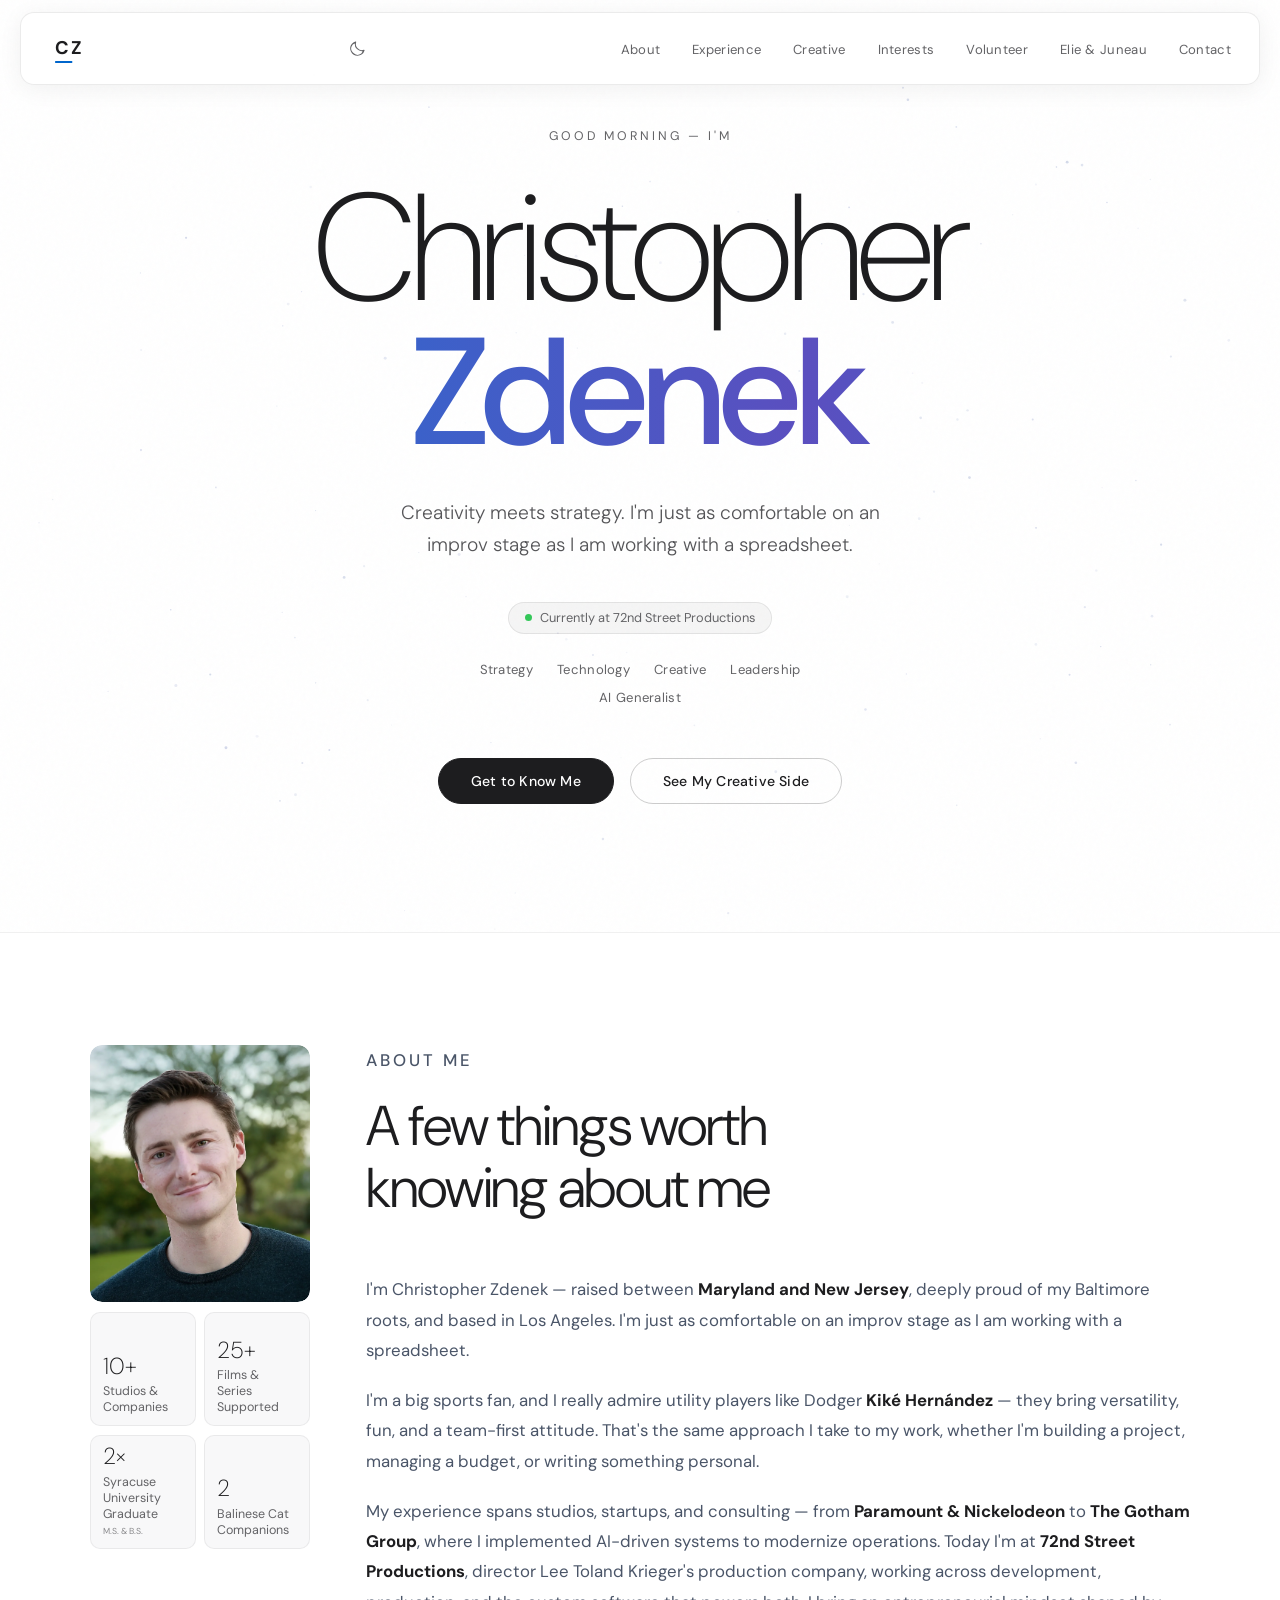
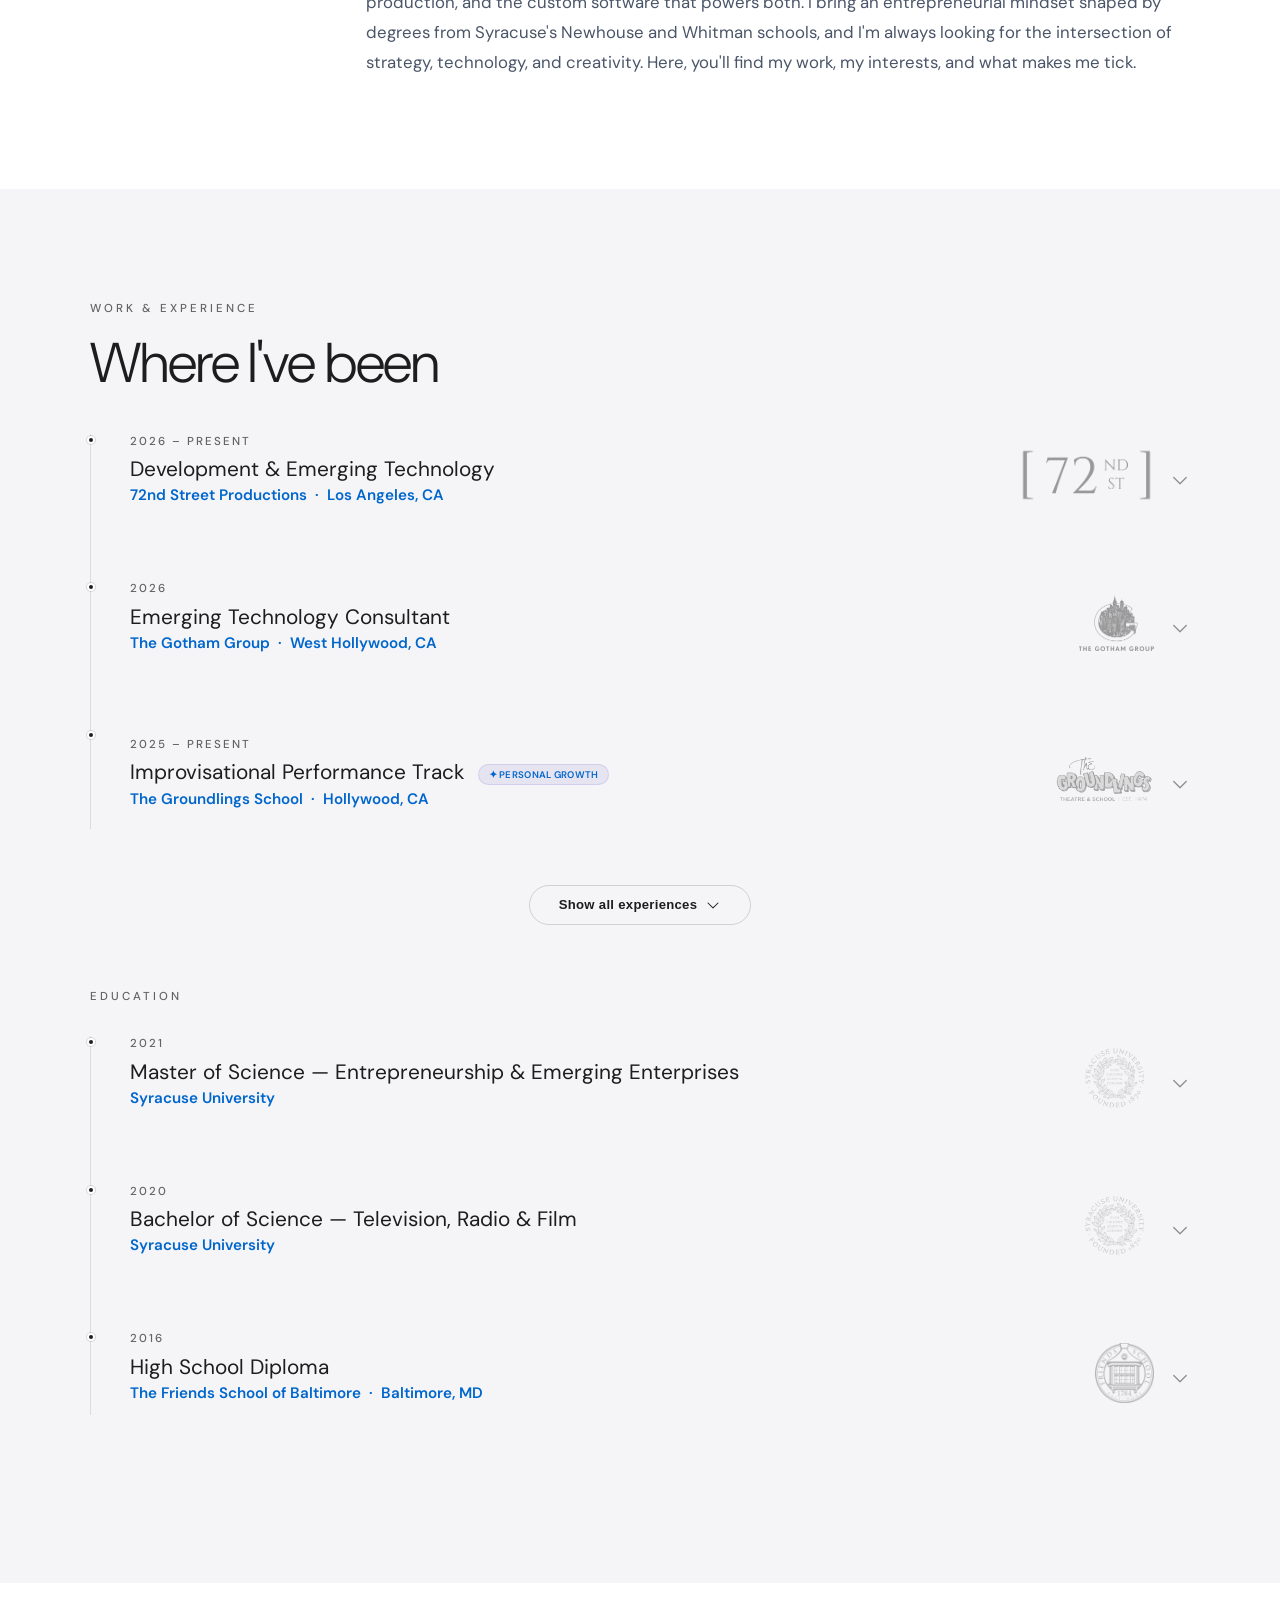
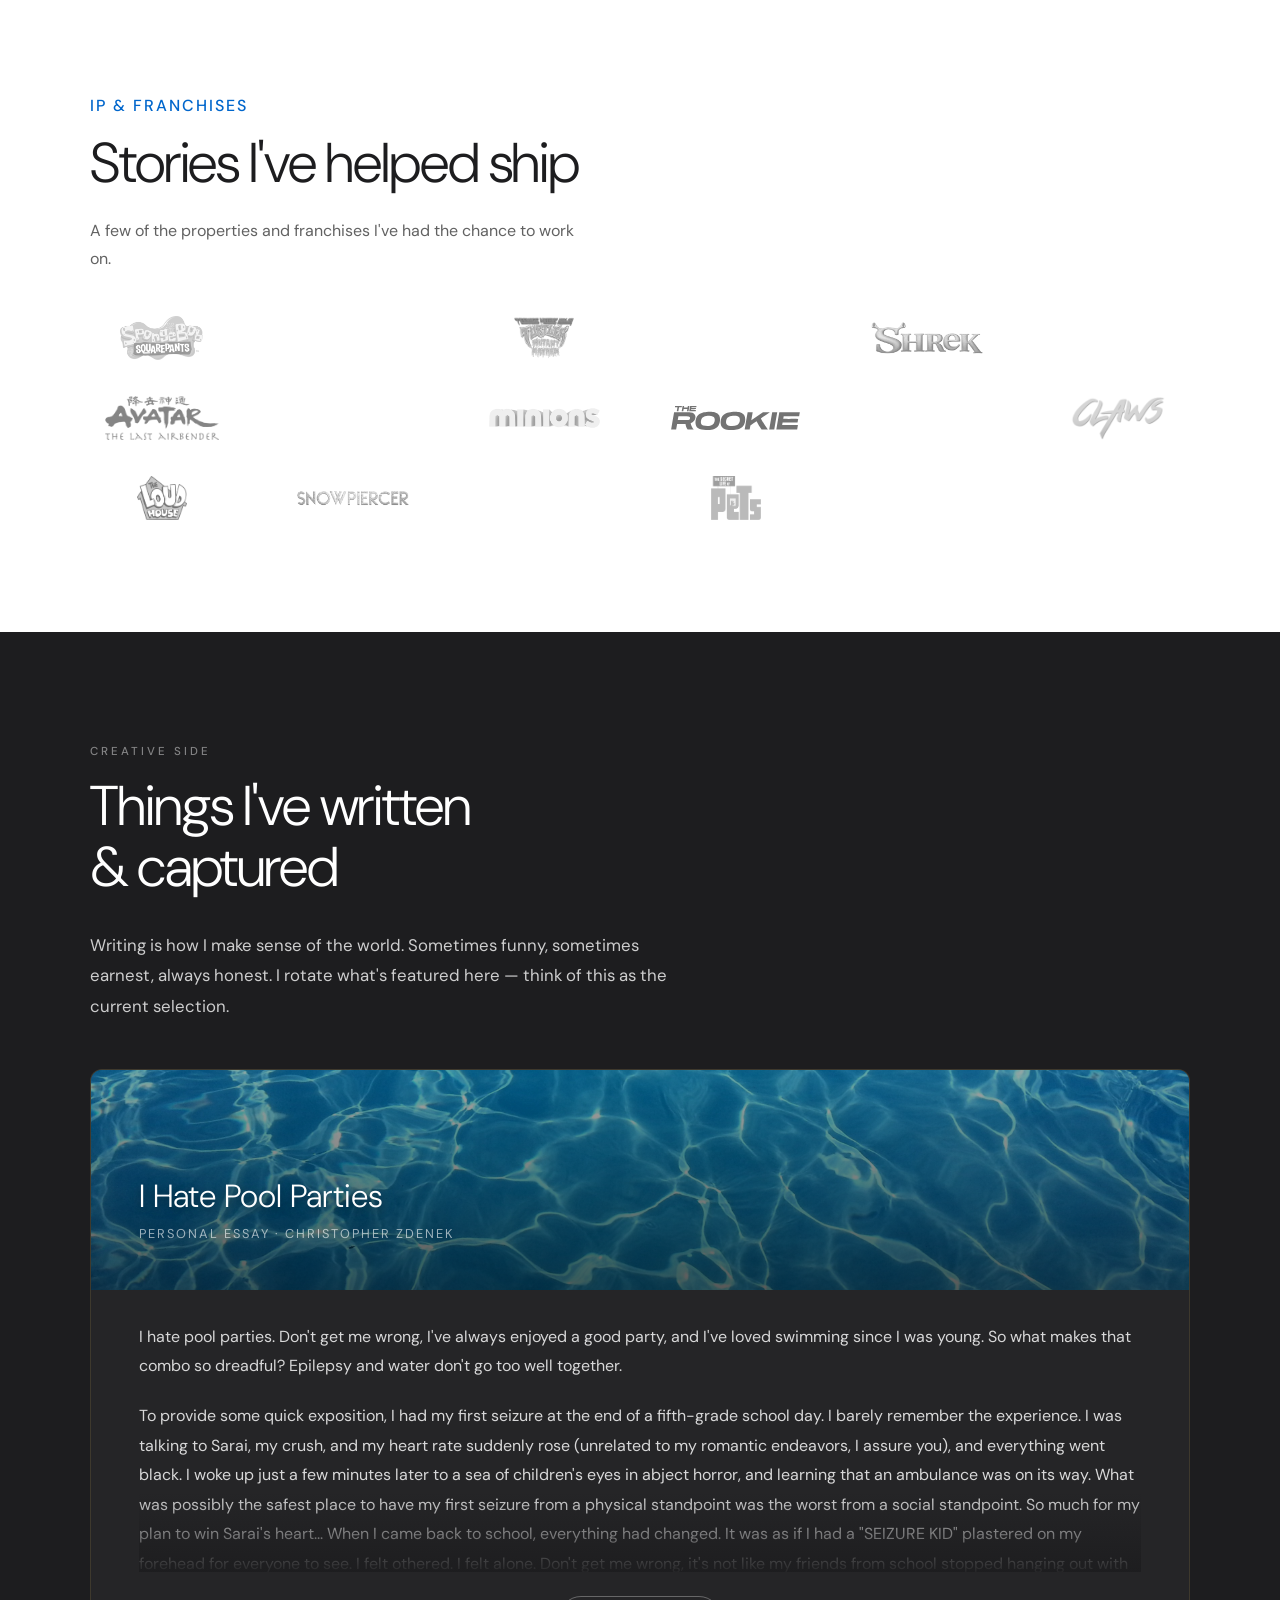
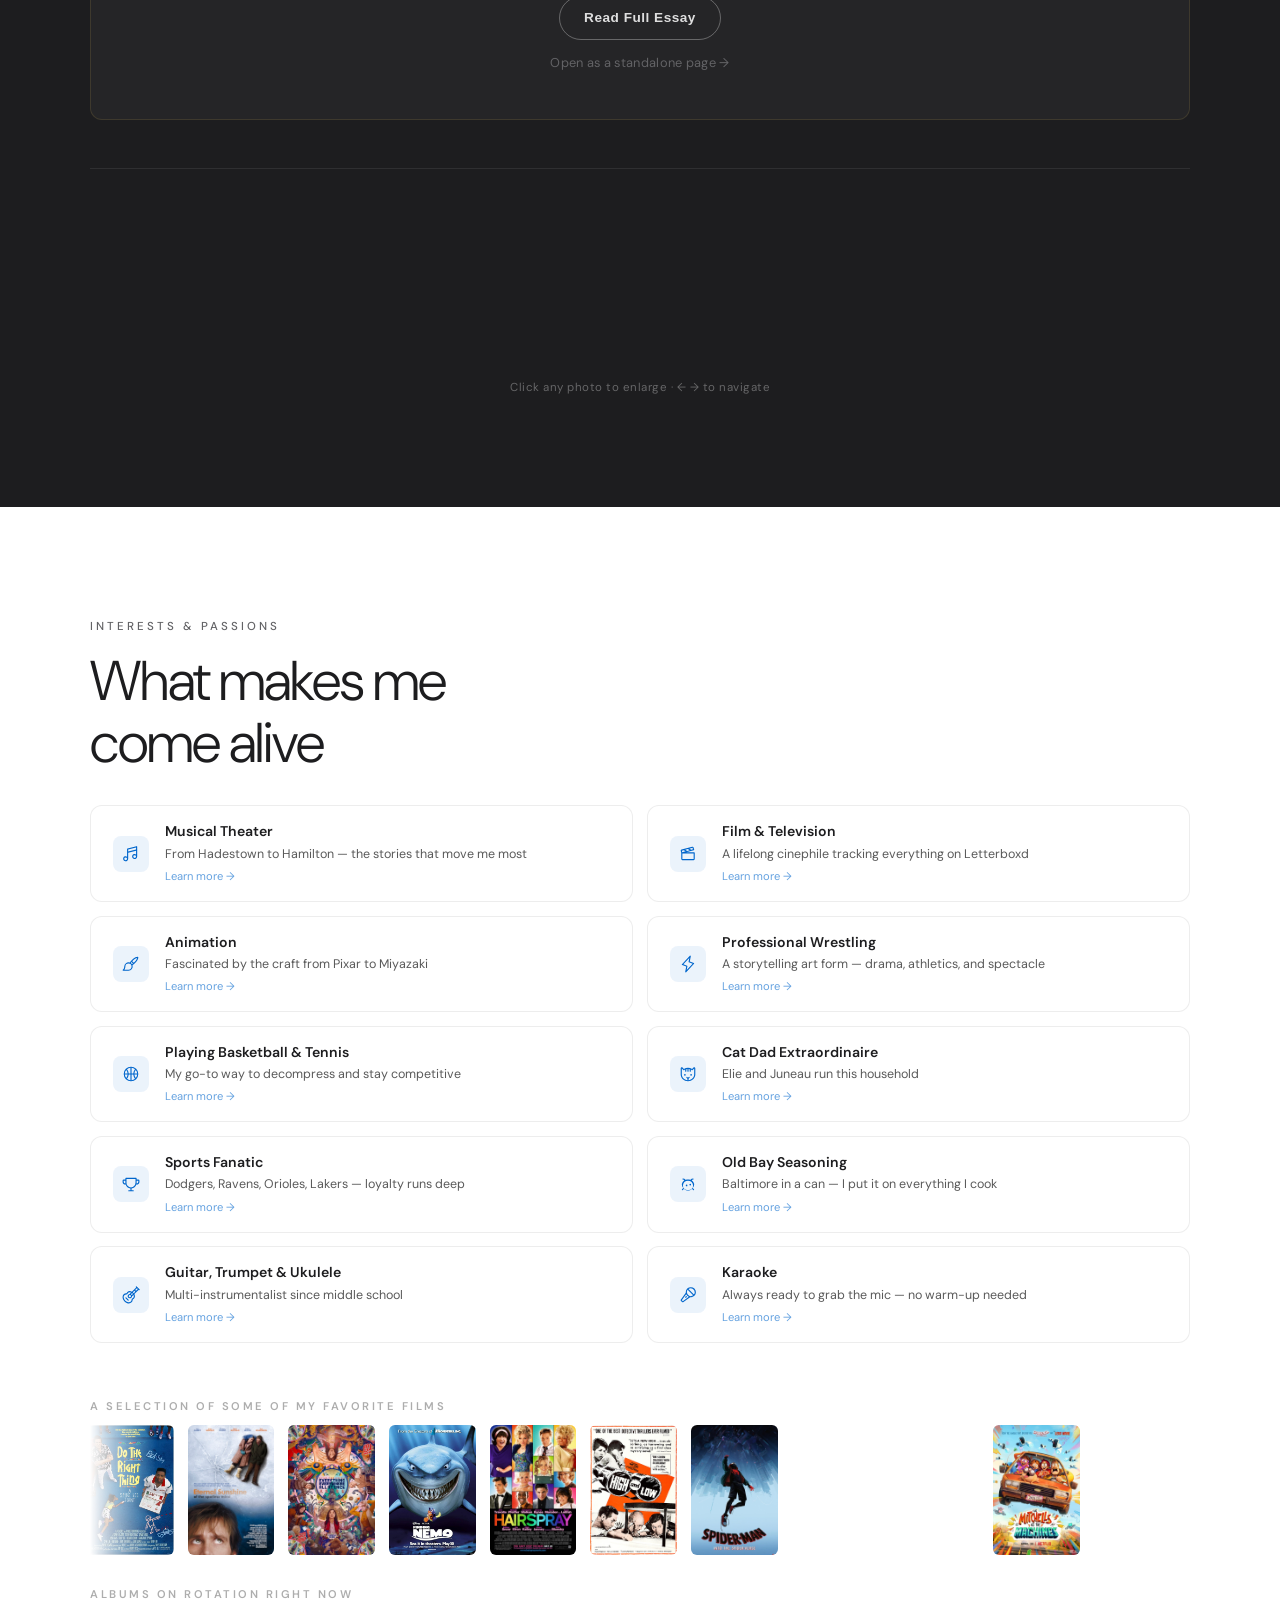
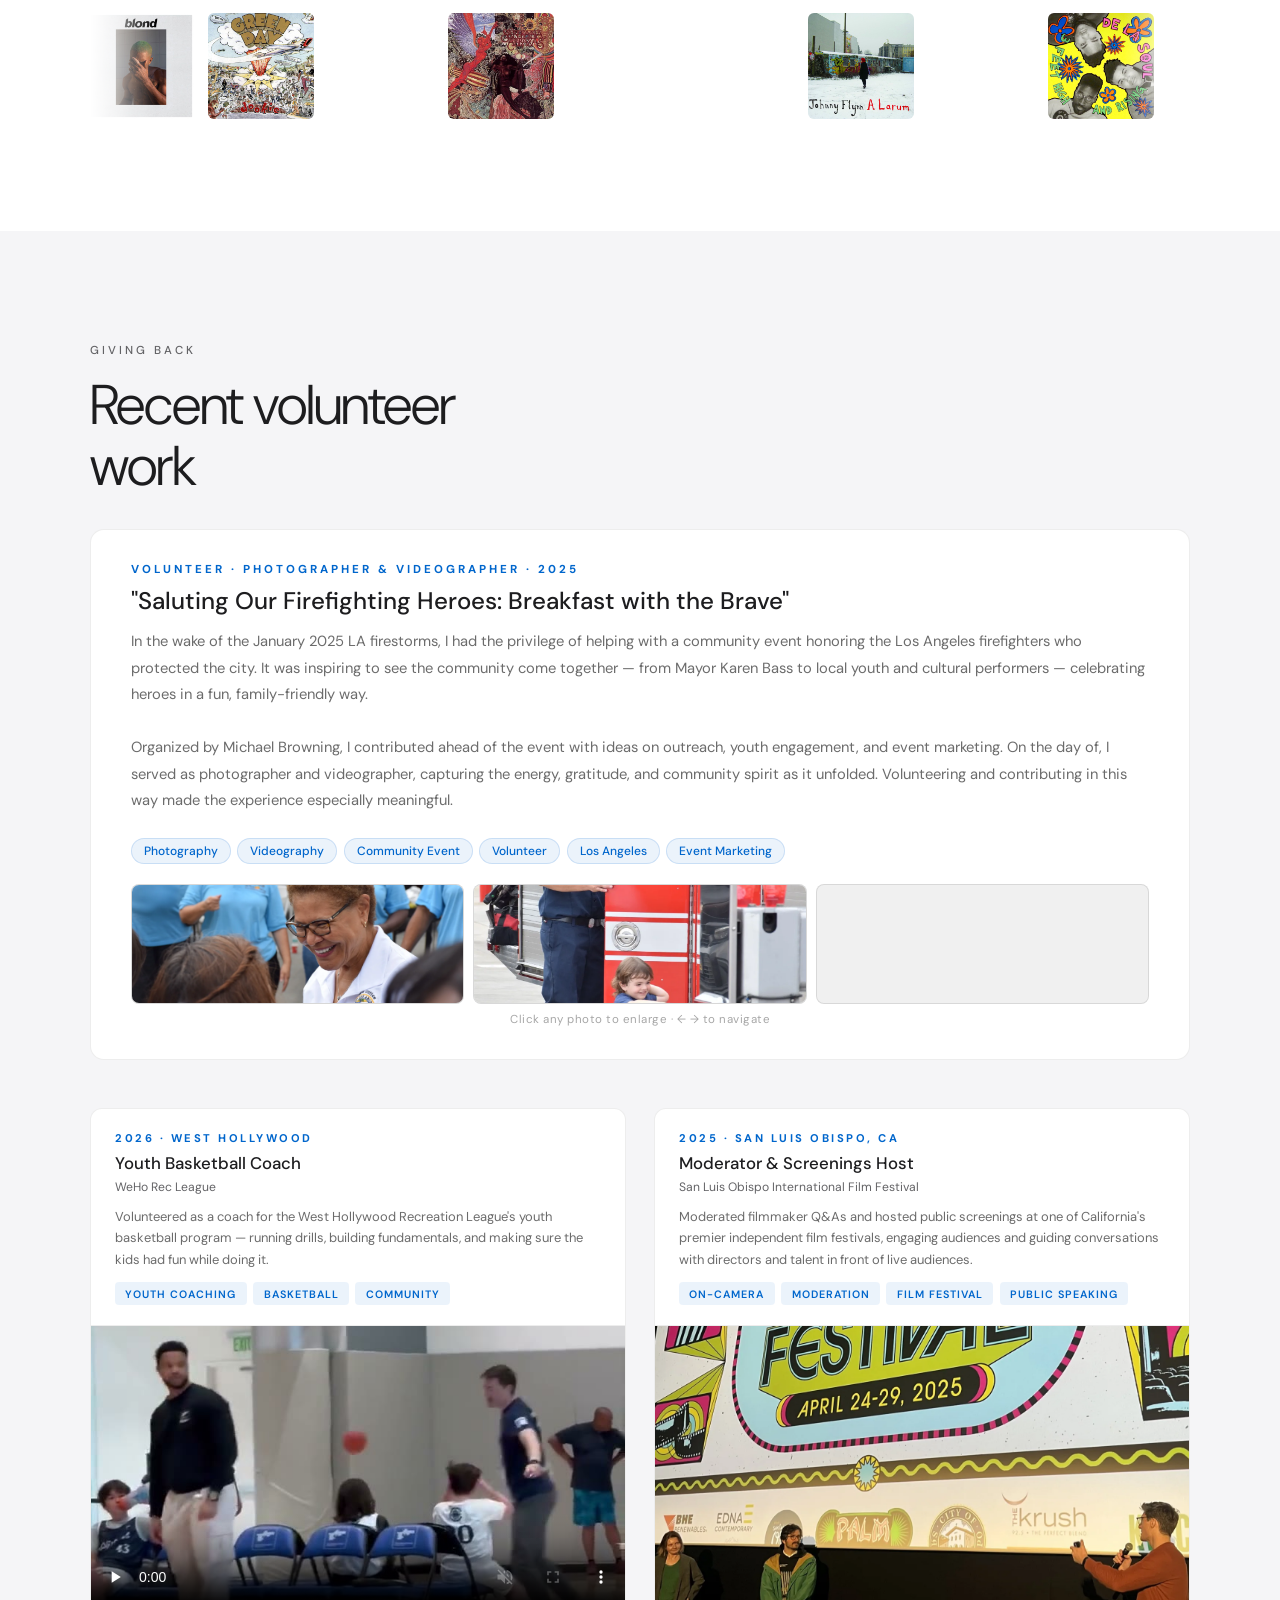
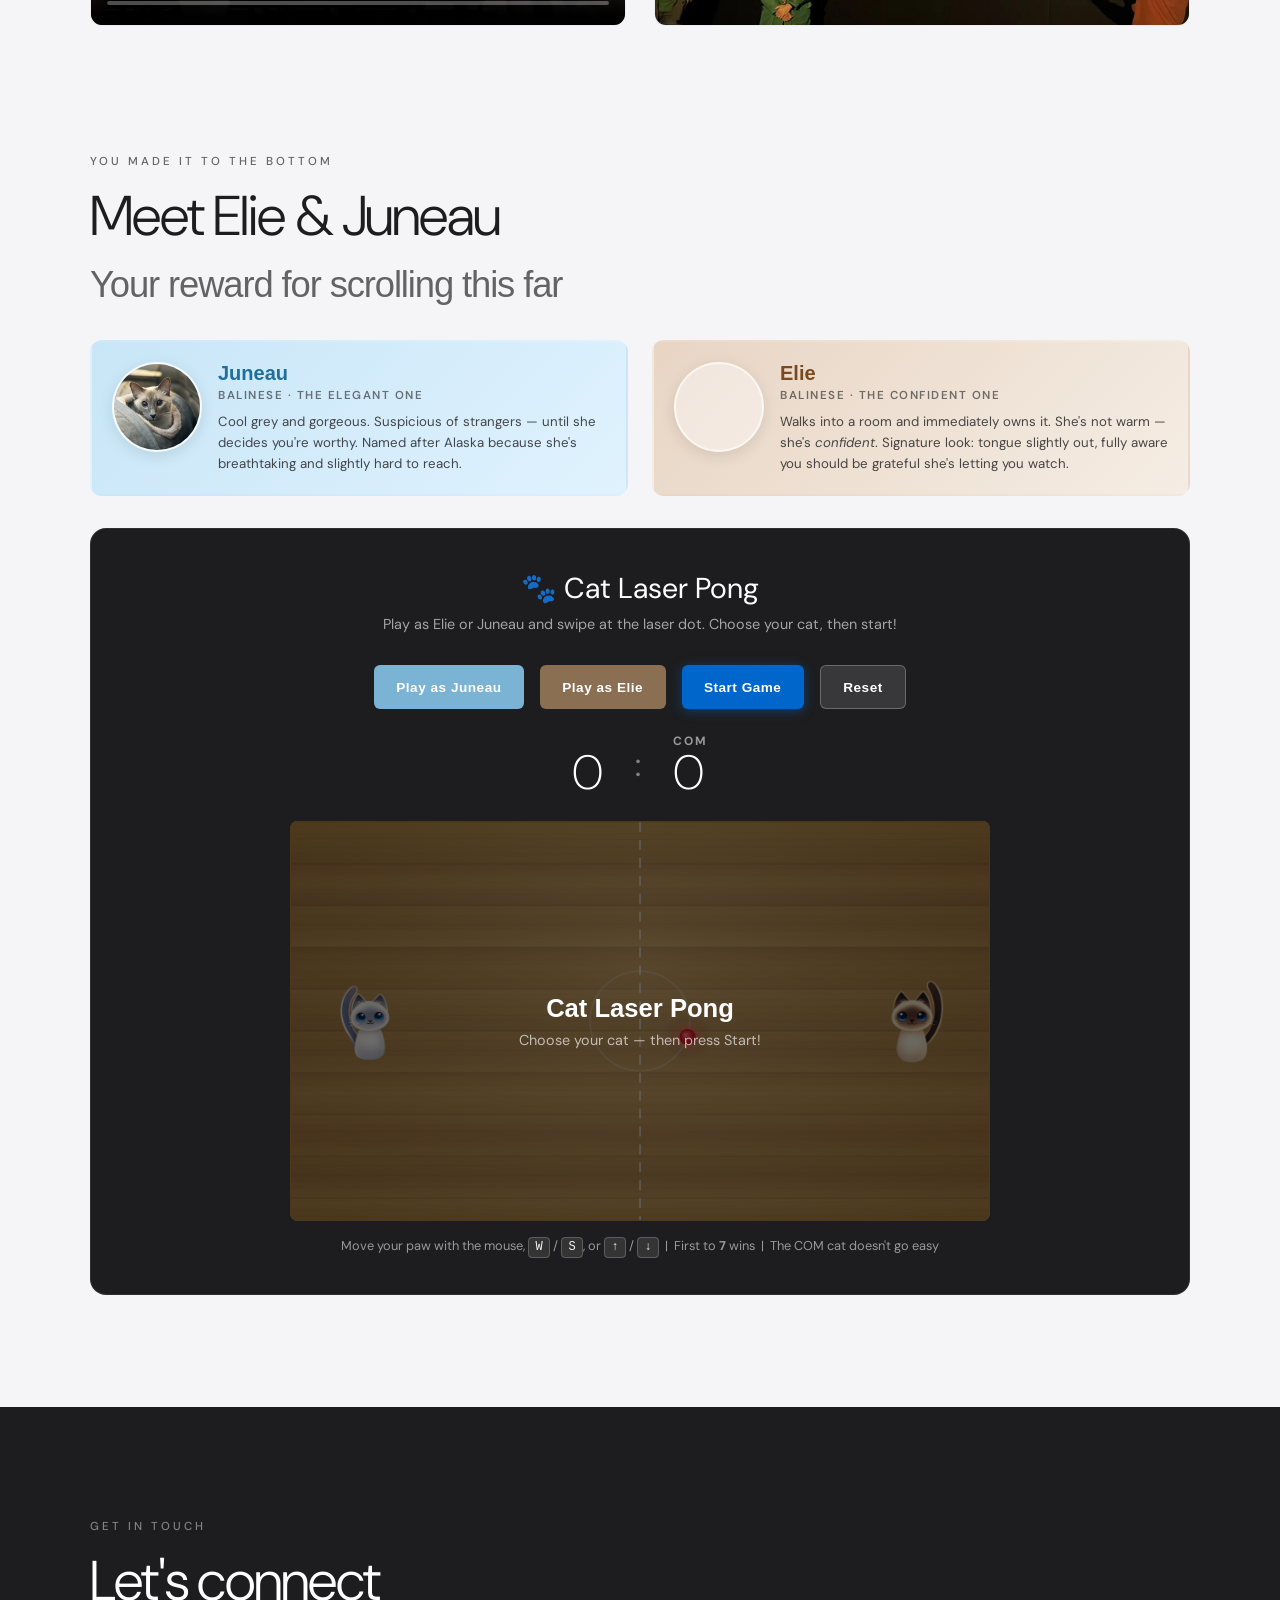
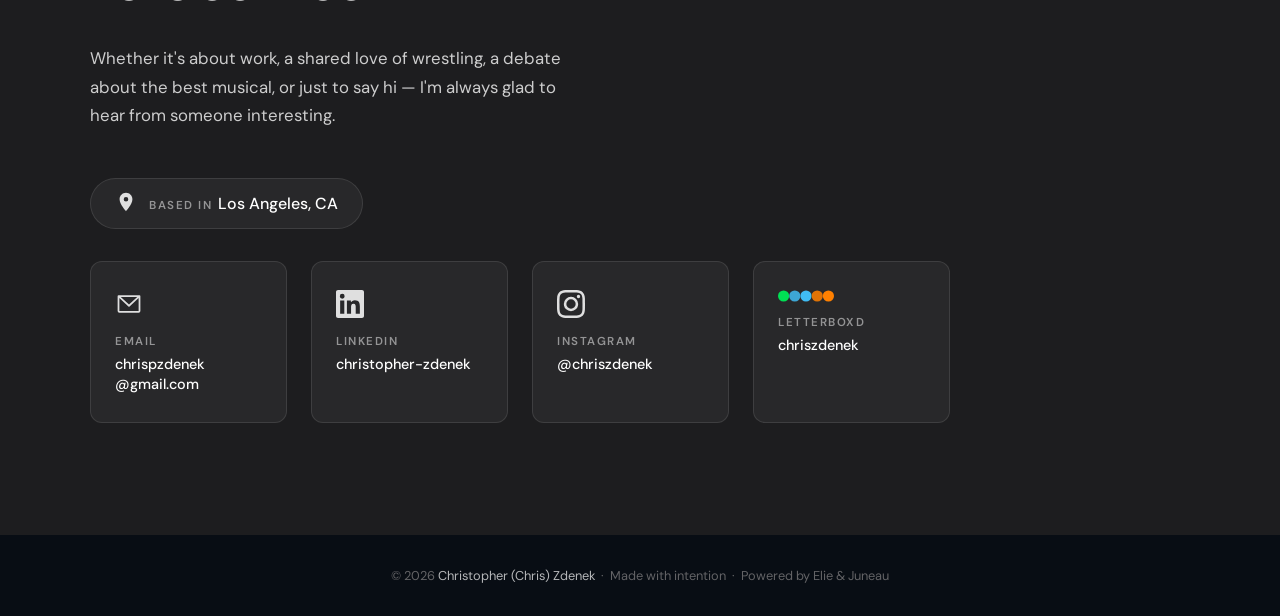
==== commit e63862f8: "Refine 72nd Street logo: thin engraved Cinzel letterforms to match hat mark Co-Authored-By: Claude F" ====
--- a/index.html
+++ b/index.html
@@ -242,7 +242,7 @@
             <div class="timeline-company">72nd Street Productions &nbsp;·&nbsp; Los Angeles, CA</div>
           </div>
           <div class="company-logos">
-            <img decoding="async" src="images/logos/72nd-street.png" class="company-logo" alt="72nd Street Productions" width="1200" height="411" loading="lazy">
+            <img decoding="async" src="images/logos/72nd-street.png" class="company-logo" alt="72nd Street Productions" width="1200" height="498" loading="lazy">
           </div>
           <svg class="timeline-chevron" xmlns="http://www.w3.org/2000/svg" width="20" height="20" viewBox="0 0 256 256" fill="currentColor"><path d="M213.66,101.66l-80,80a8,8,0,0,1-11.32,0l-80-80A8,8,0,0,1,53.66,90.34L128,164.69l74.34-74.35a8,8,0,0,1,11.32,11.32Z"/></svg>
         </div>
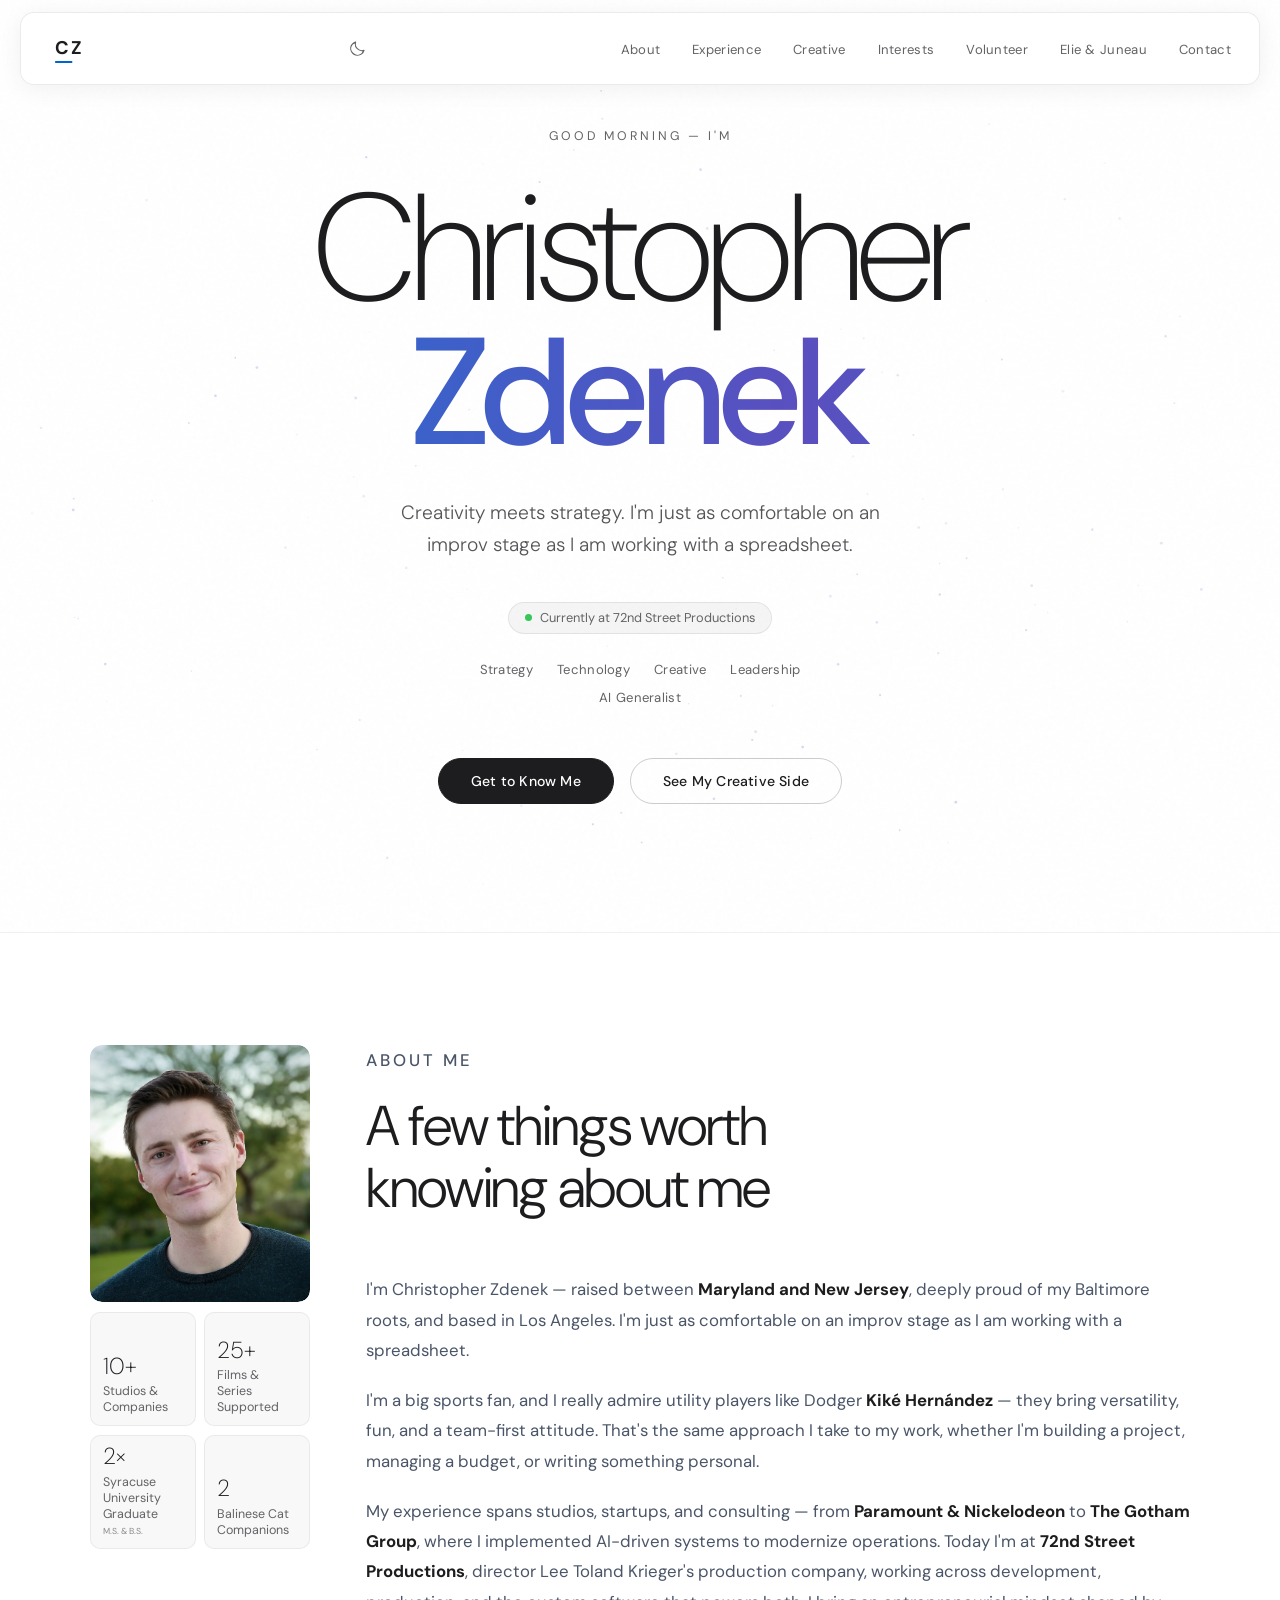
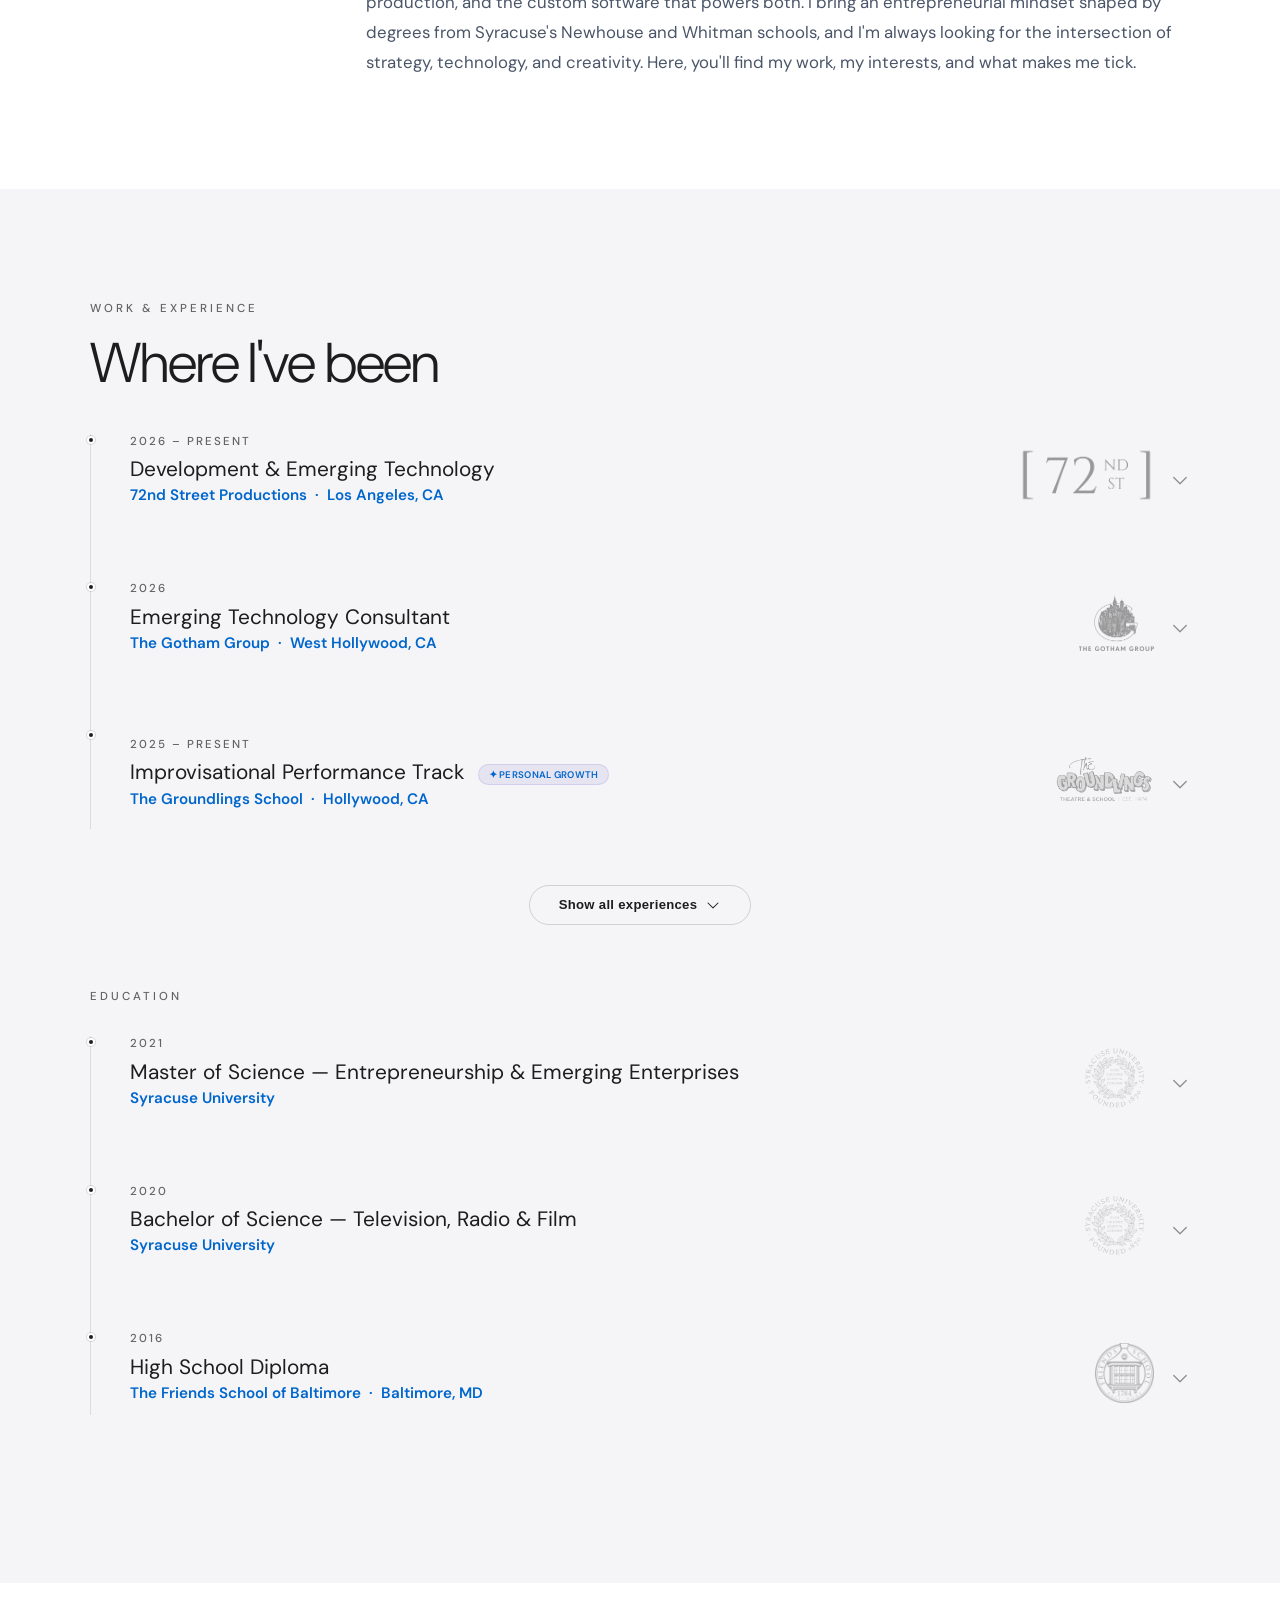
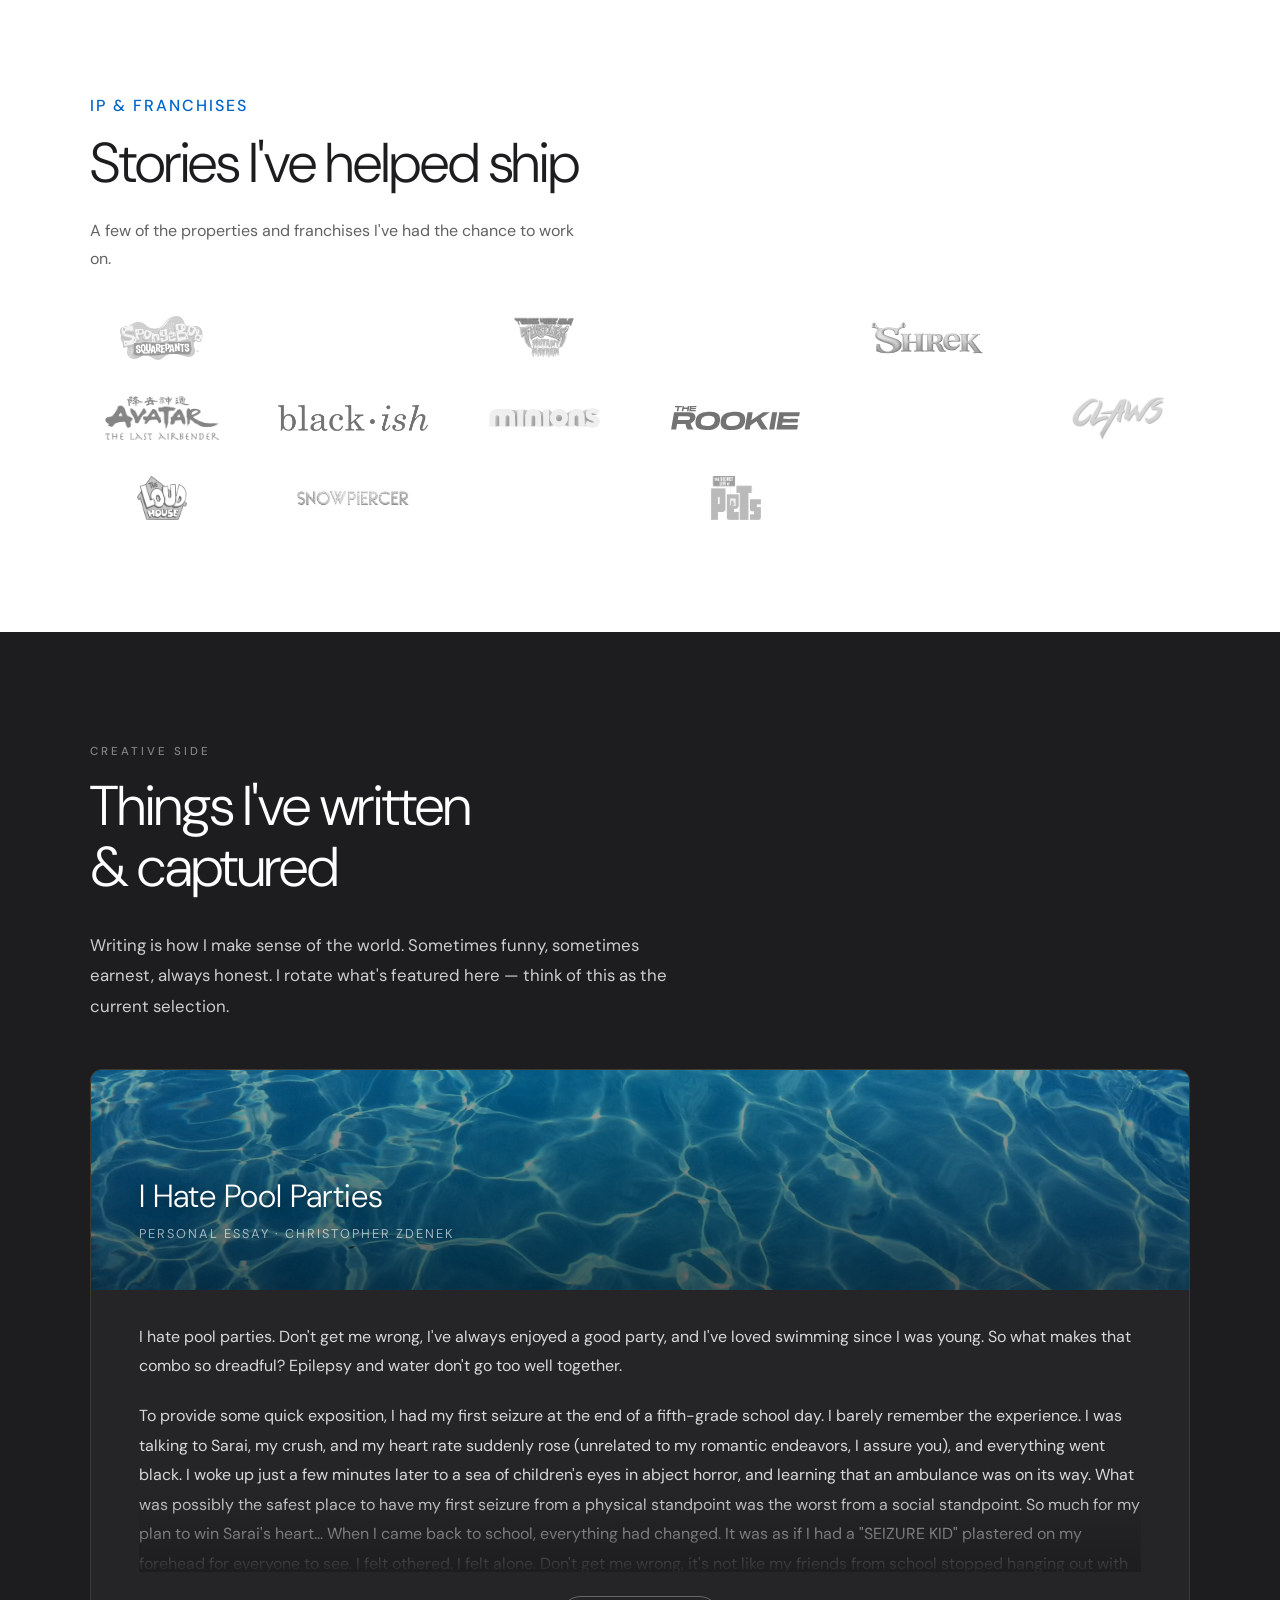
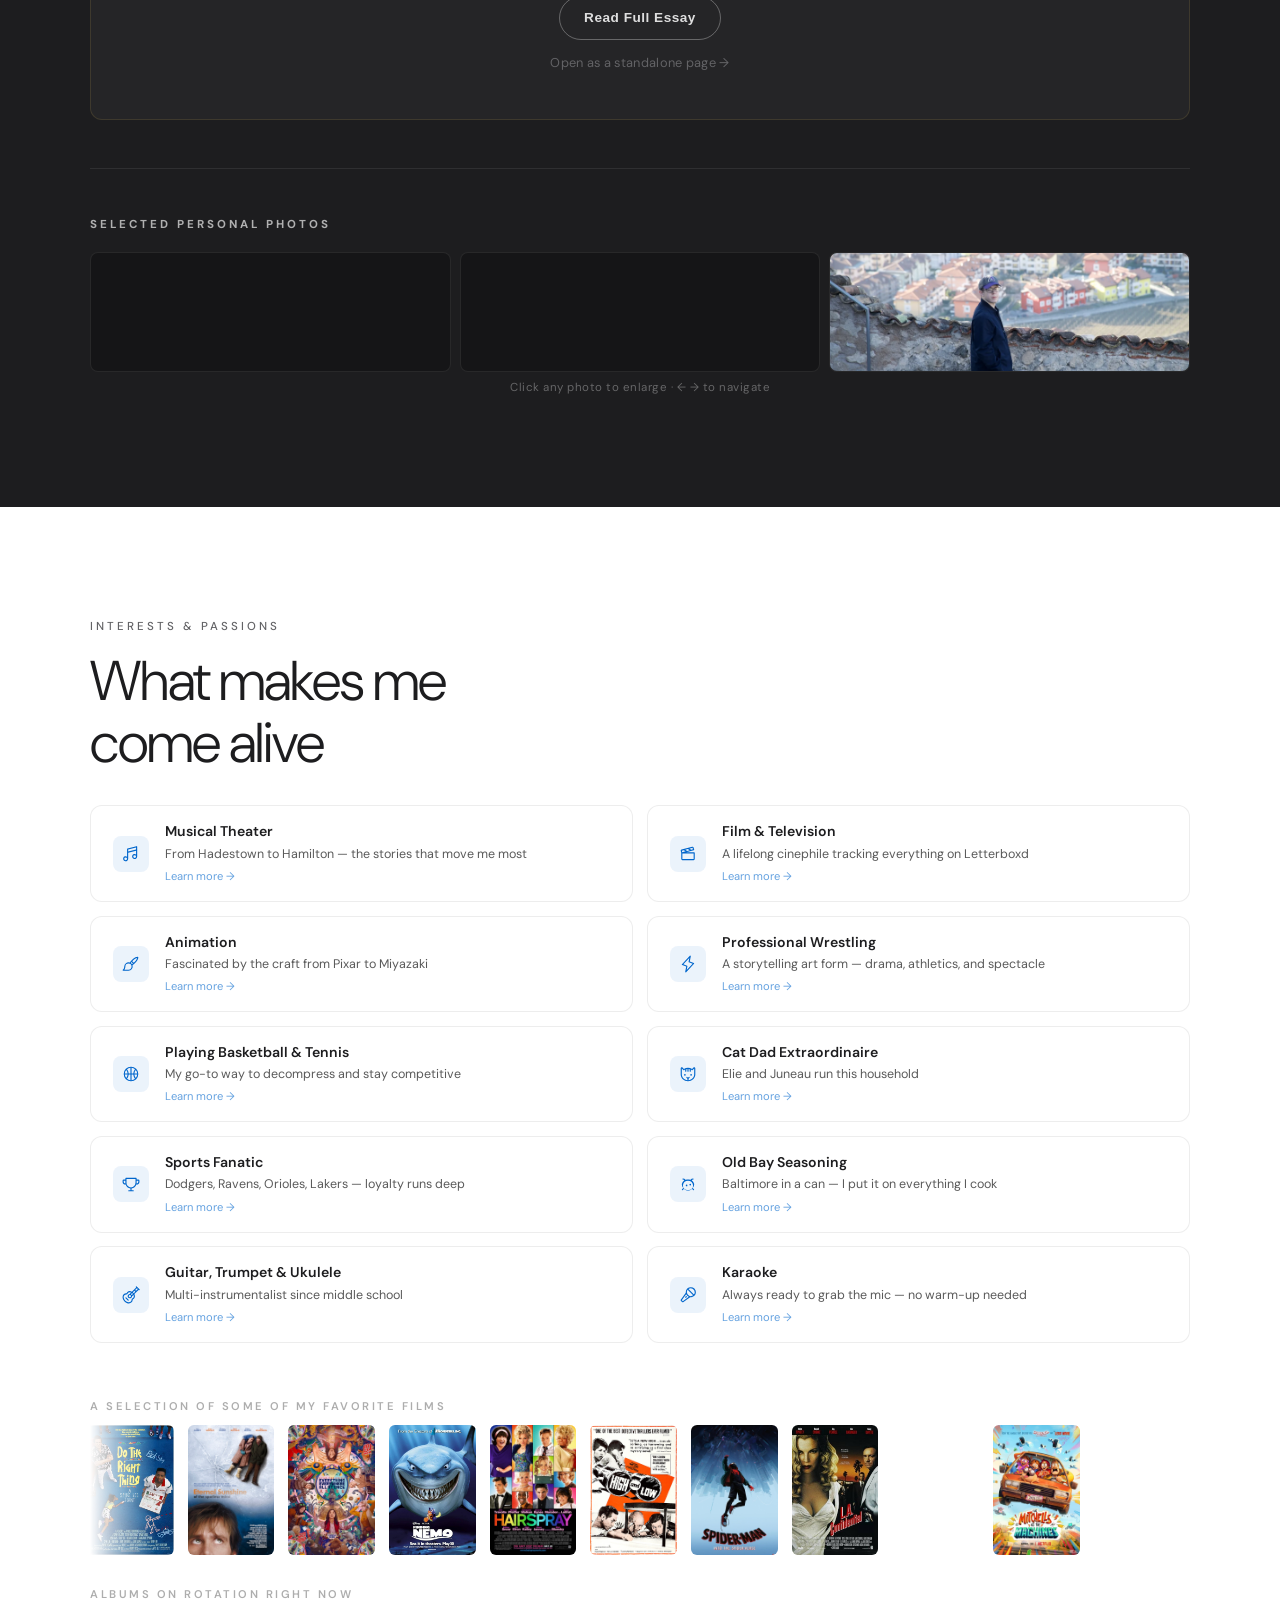
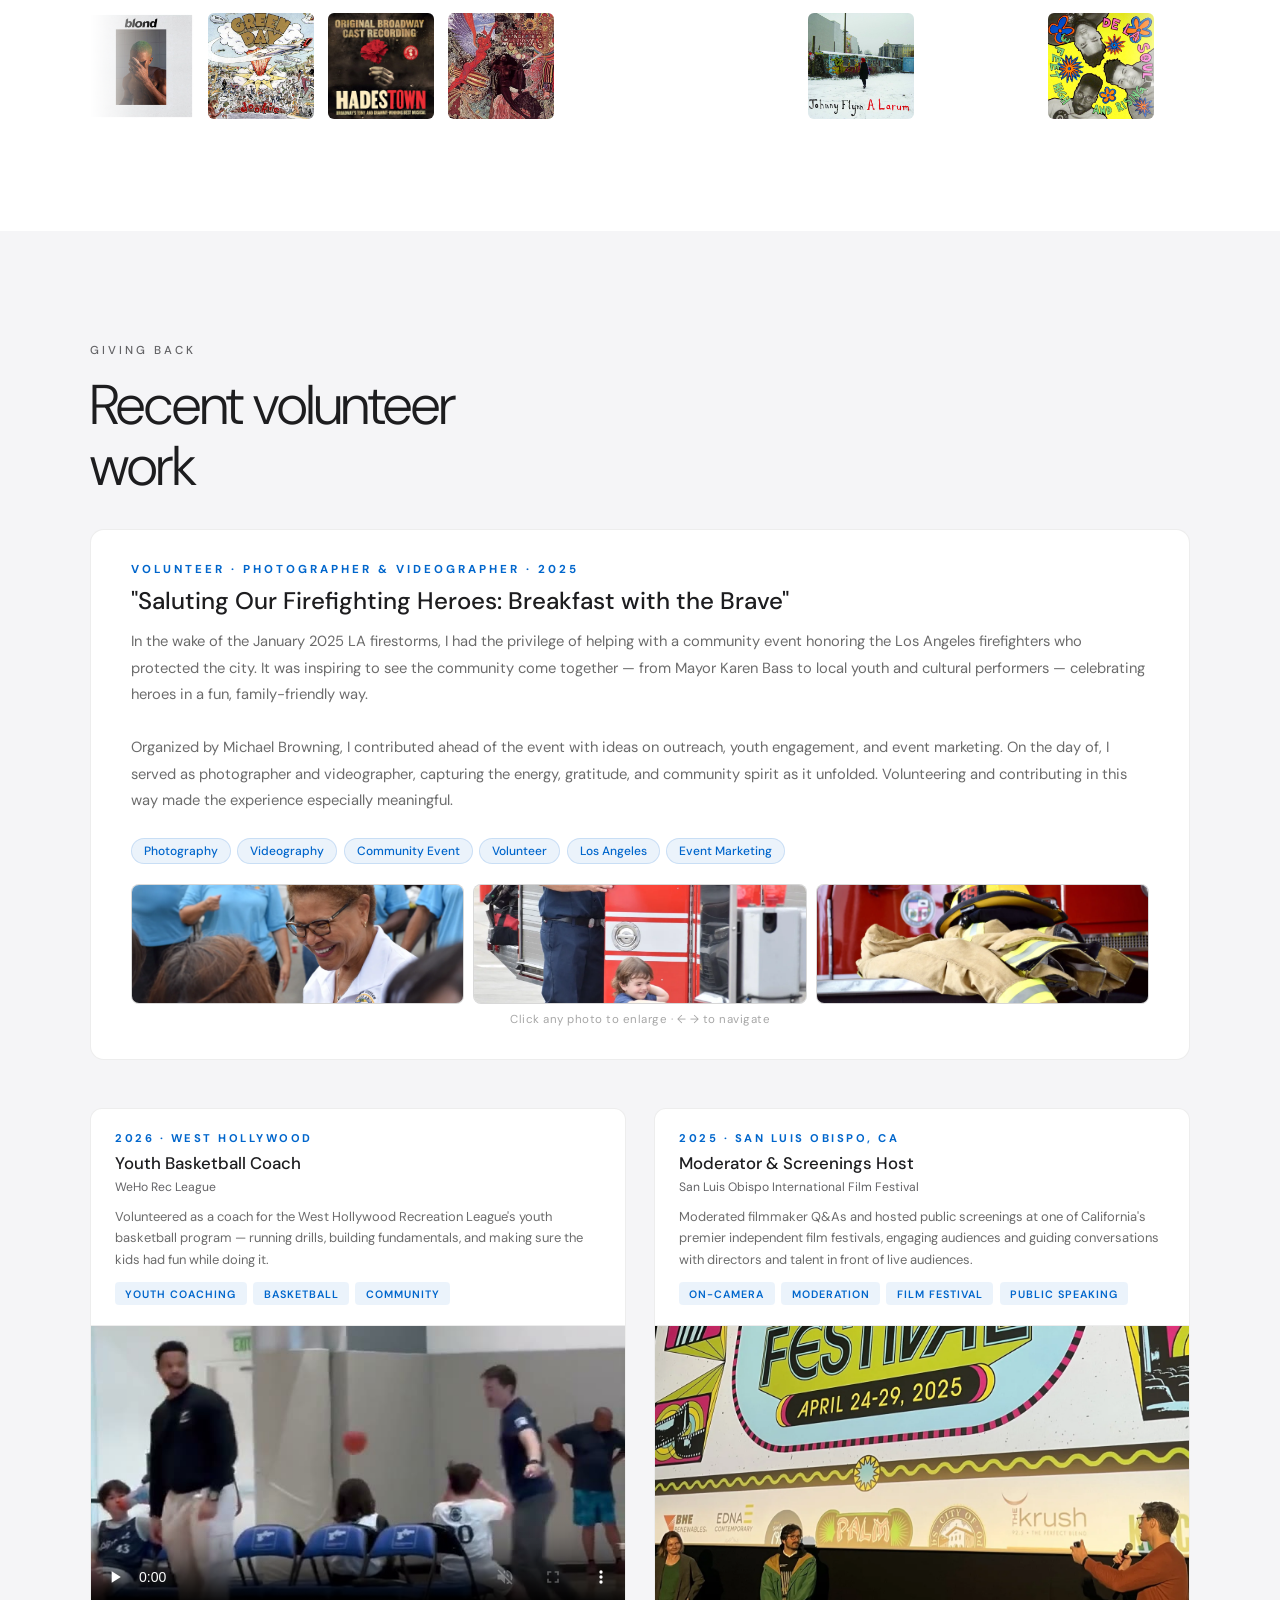
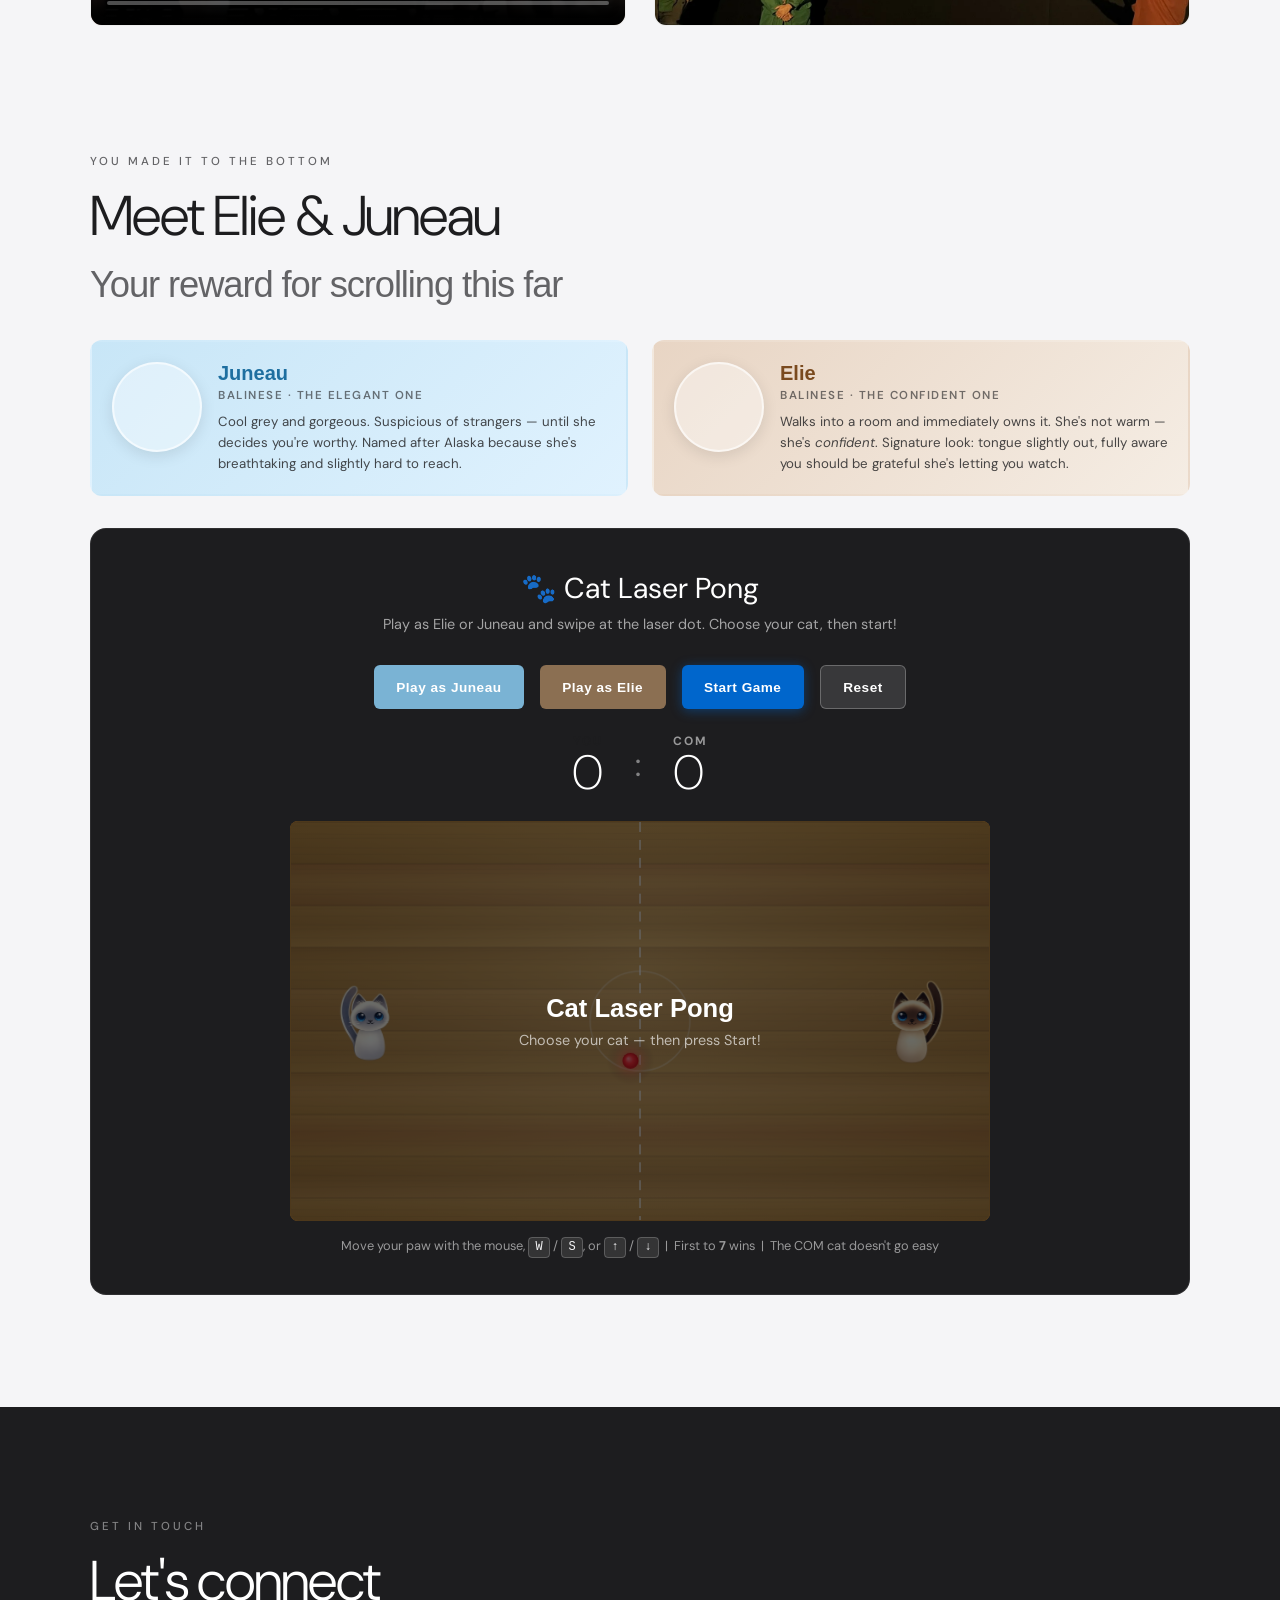
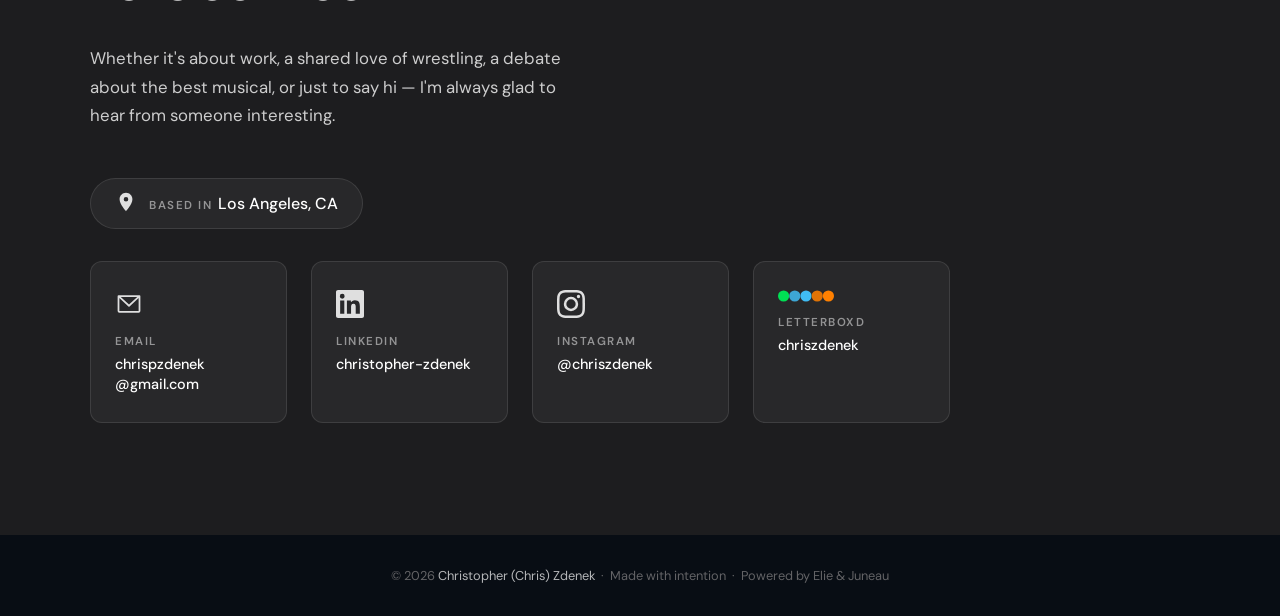
==== commit 65ac6370: "Structured data: development-first identity (jobTitle + dual occupations) Co-Authored-By: Claude Fab" ====
--- a/index.html
+++ b/index.html
@@ -43,7 +43,7 @@
       "familyName": "Zdenek",
       "url": "https://chriszdenek.com",
       "image": "https://chriszdenek.com/images/og-image.png",
-      "jobTitle": "Emerging Technology Consultant",
+      "jobTitle": "Development & Emerging Technology",
       "description": "Chris Zdenek is an entertainment entrepreneur, emerging technology consultant, storyteller, and improv performer based in Los Angeles. He works at the intersection of strategy, technology, and creativity at 72nd Street Productions.",
       "knowsAbout": ["Entertainment", "Strategy", "Technology", "Improv Comedy", "AI Systems", "Project Management", "Animation", "Film Production", "Entrepreneurship"],
       "alumniOf": [
@@ -62,6 +62,14 @@
         "name": "72nd Street Productions"
       },
       "hasOccupation": [
+        {
+          "@type": "Occupation",
+          "name": "Creative Development",
+          "occupationLocation": {
+            "@type": "City",
+            "name": "Los Angeles"
+          }
+        },
         {
           "@type": "Occupation",
           "name": "Emerging Technology Consultant",
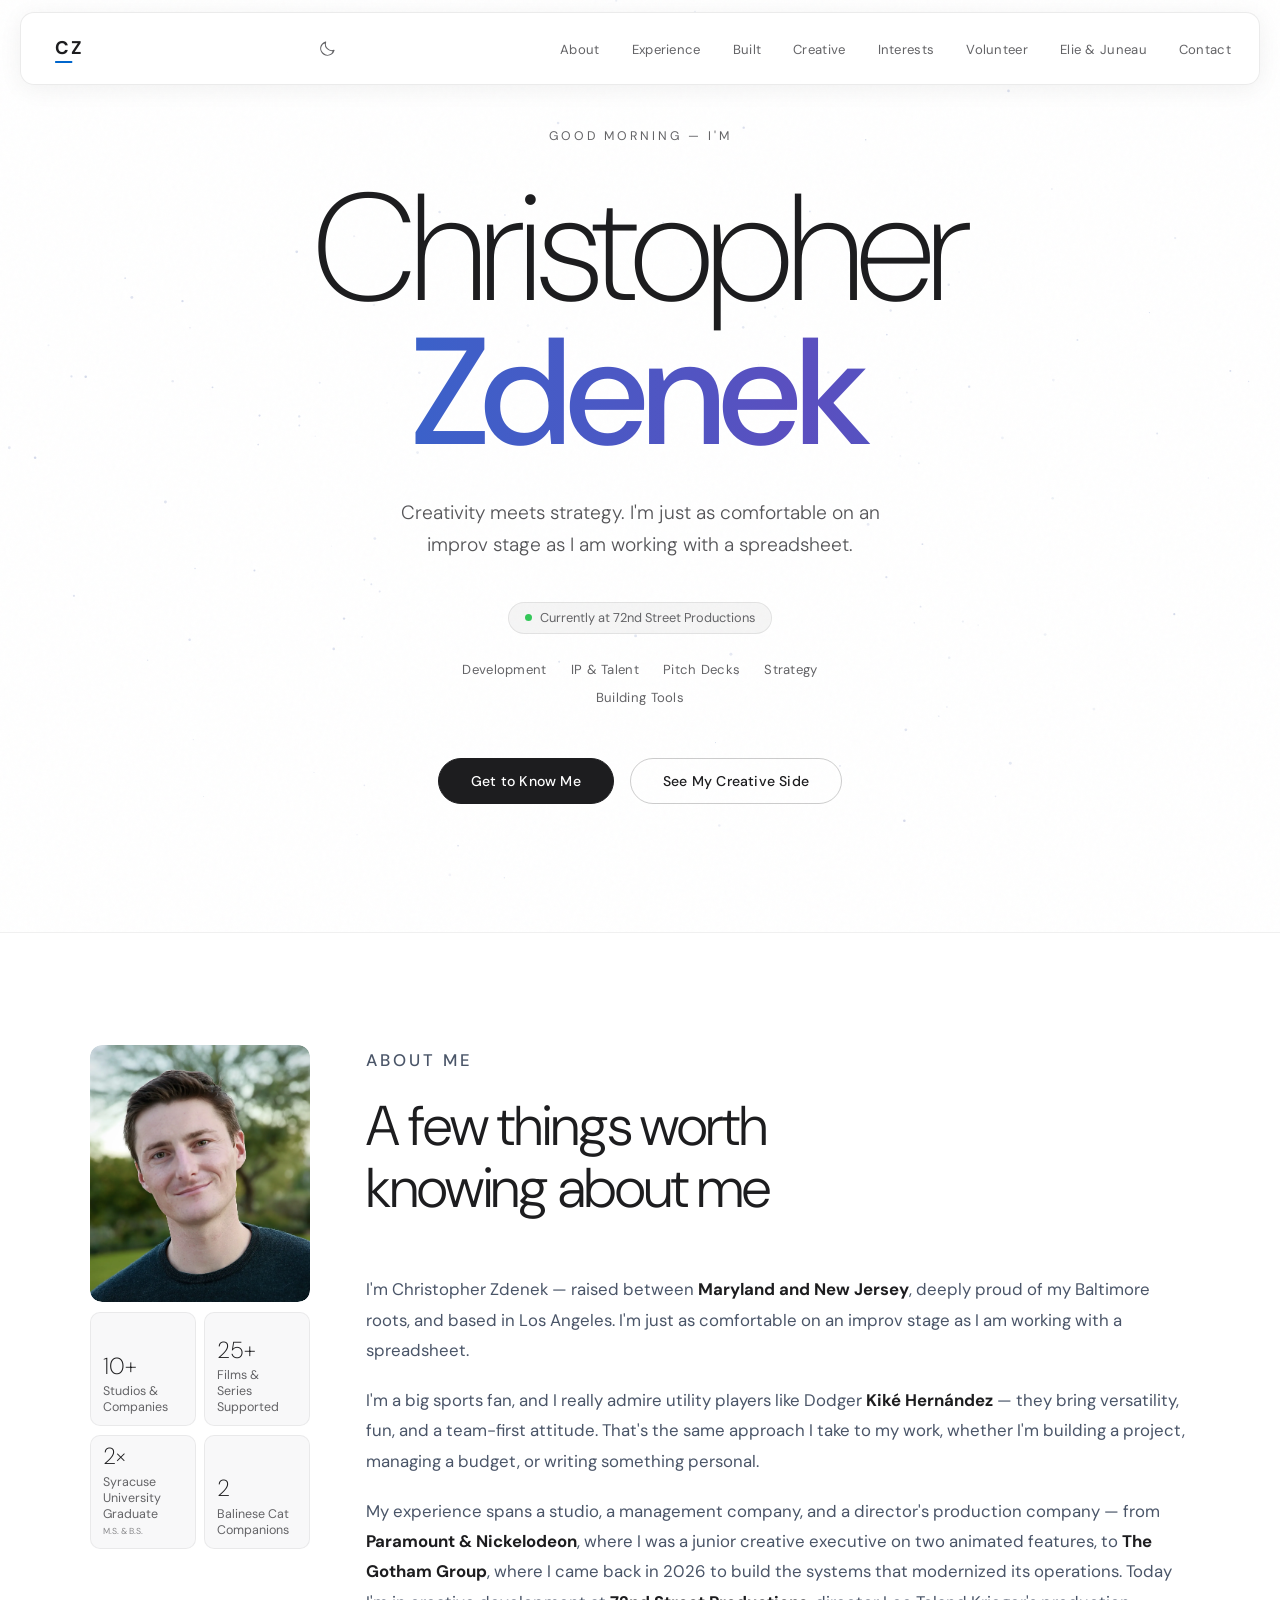
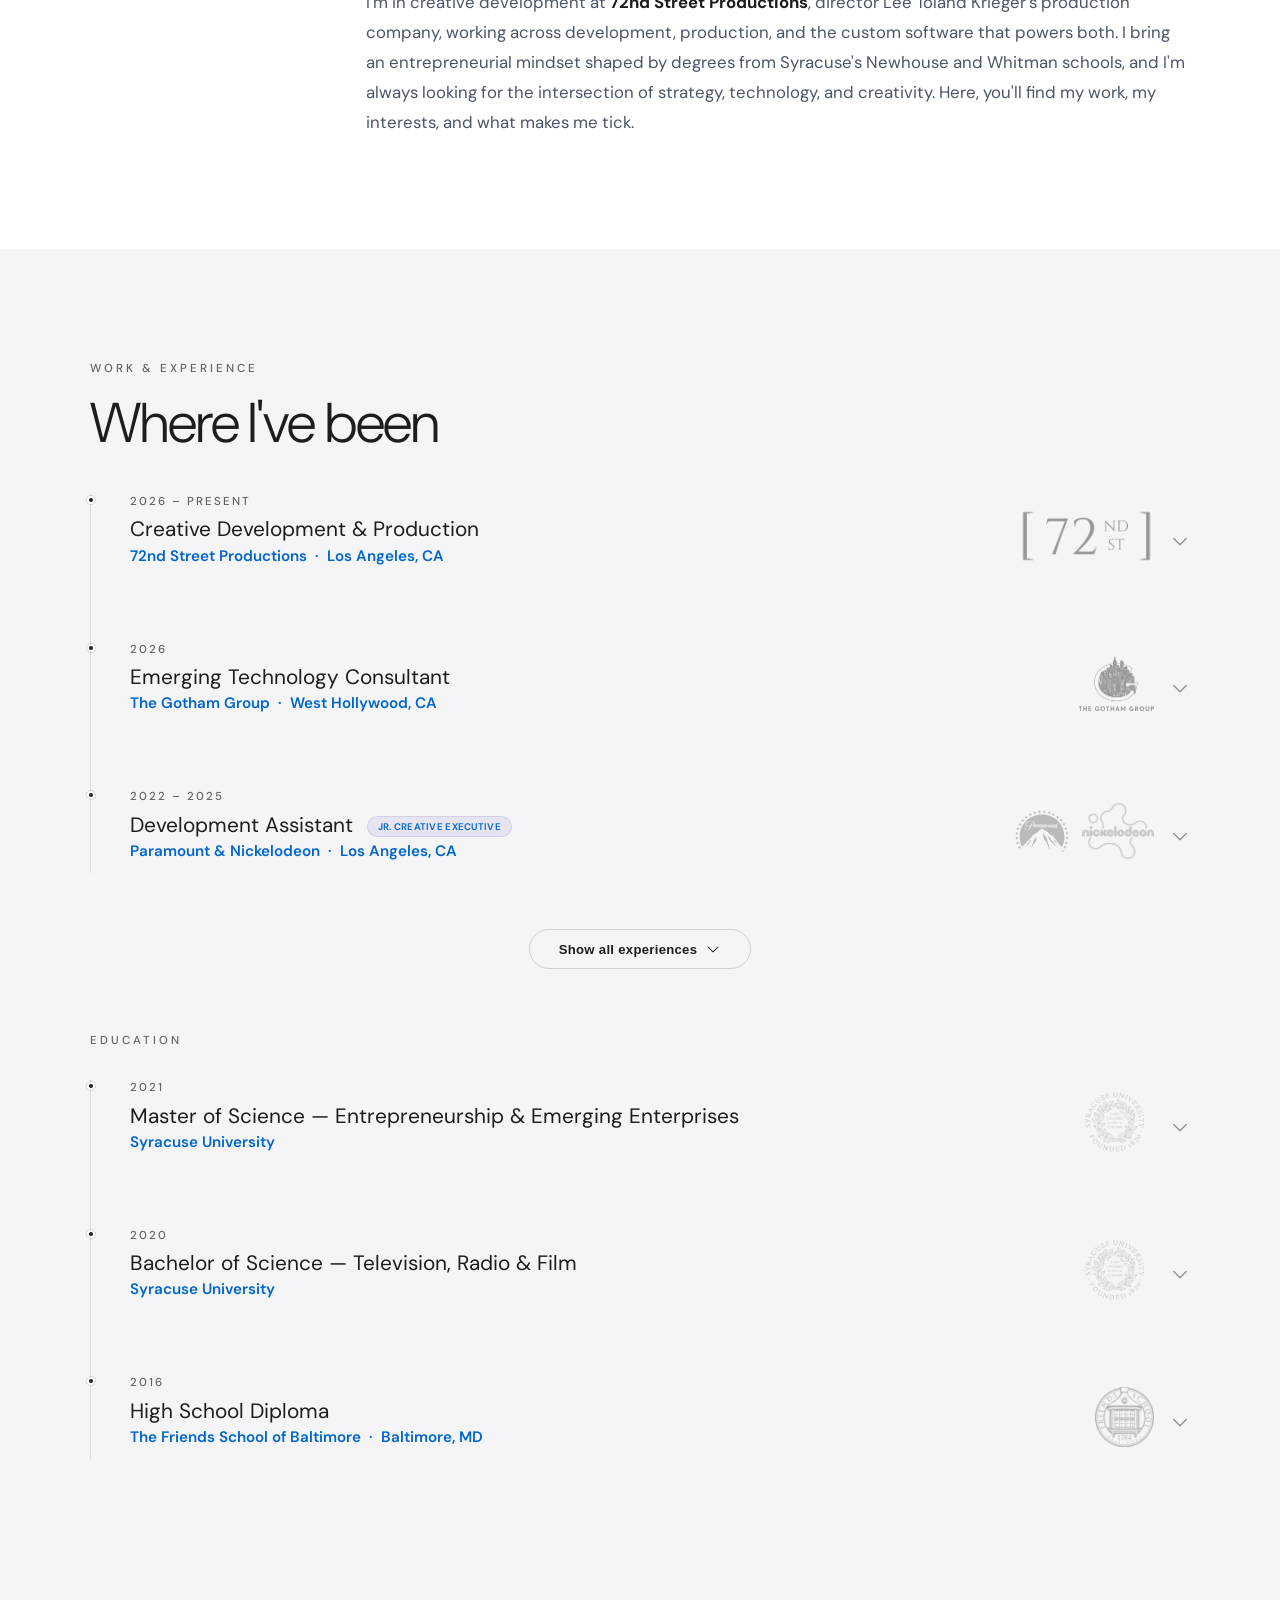
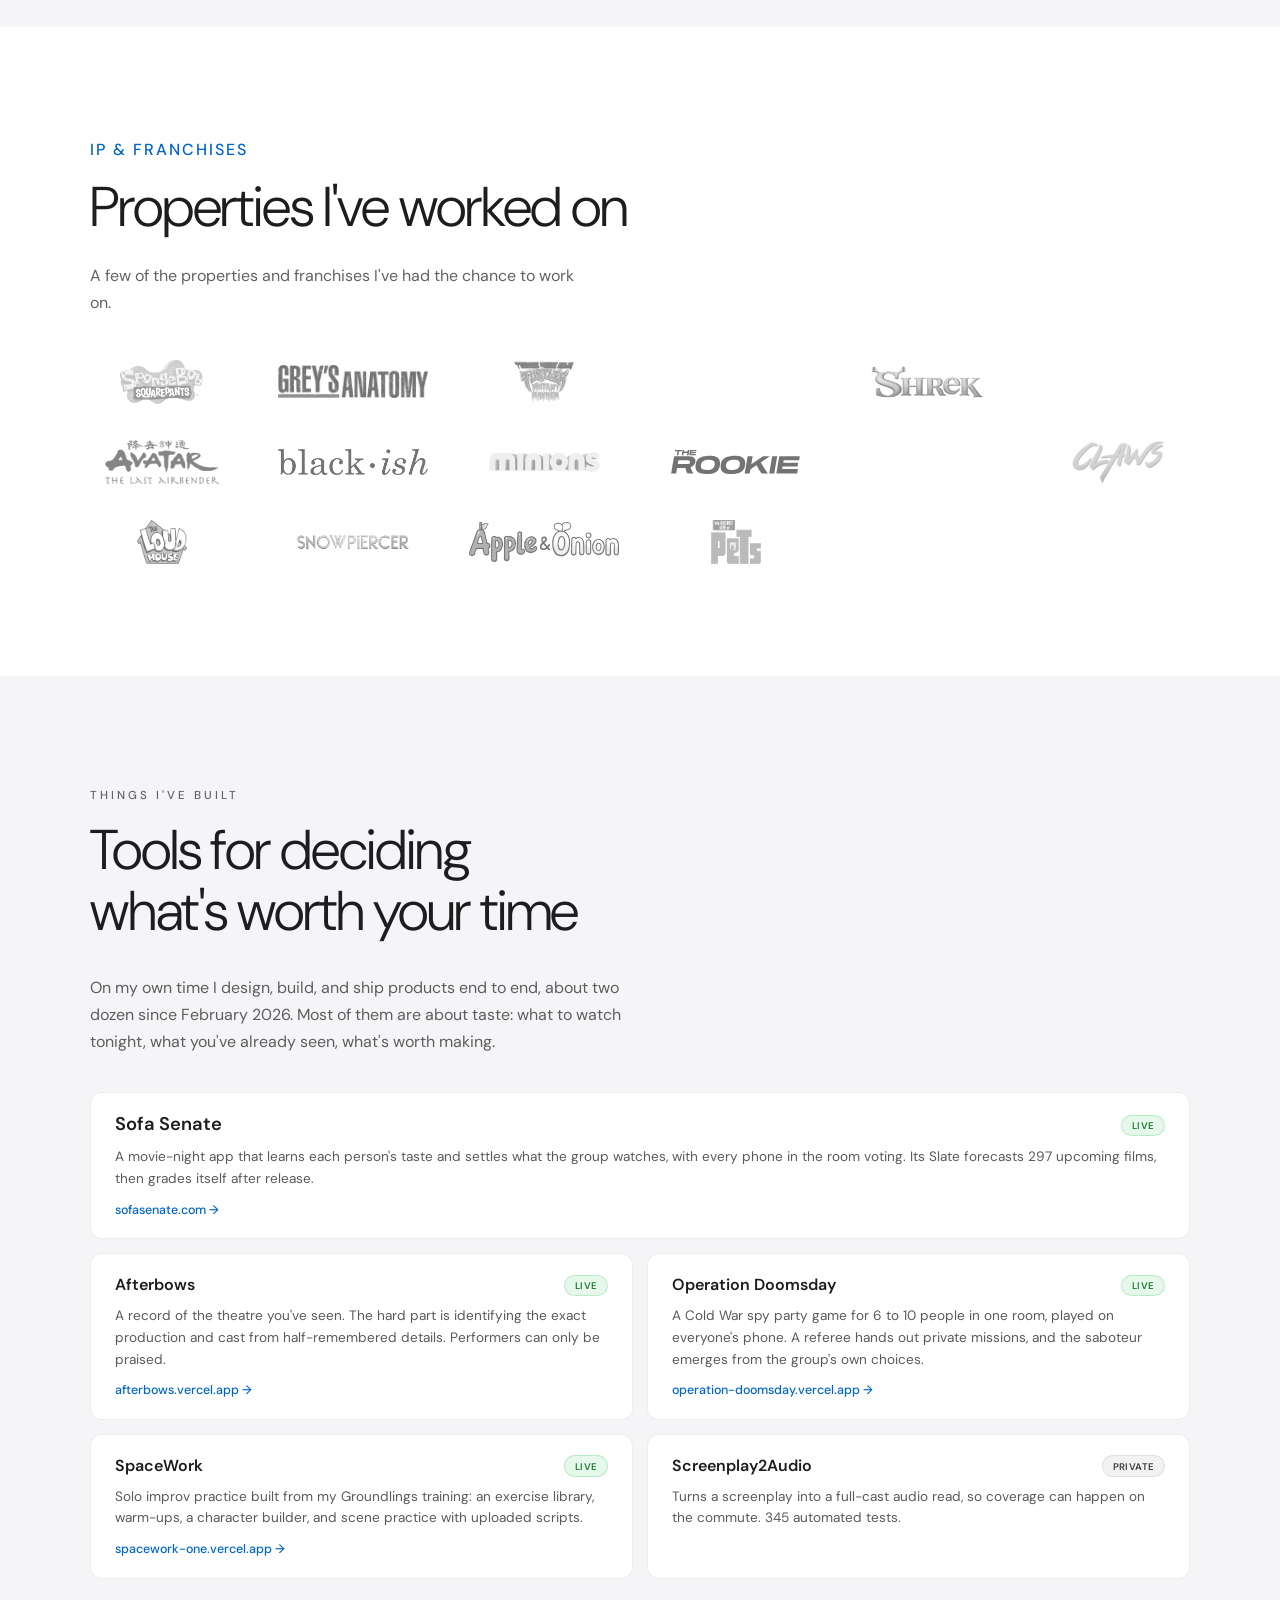
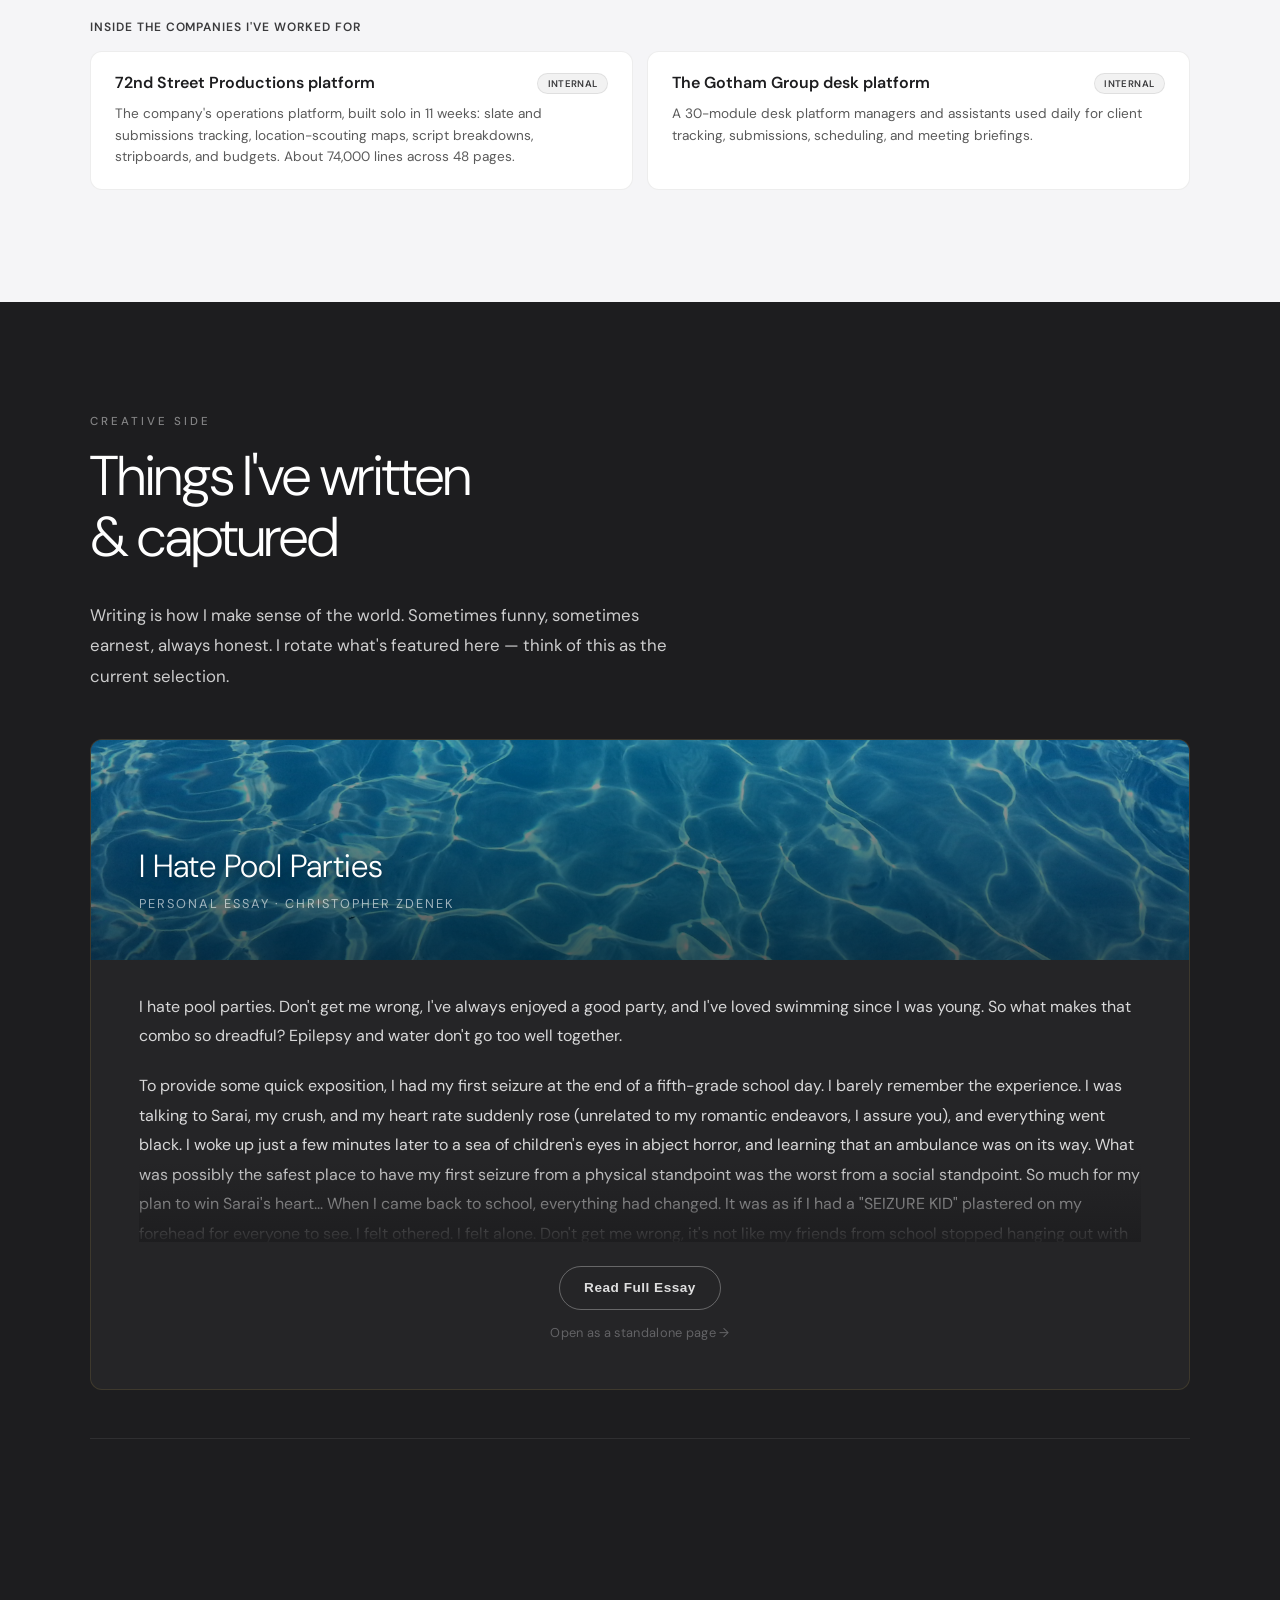
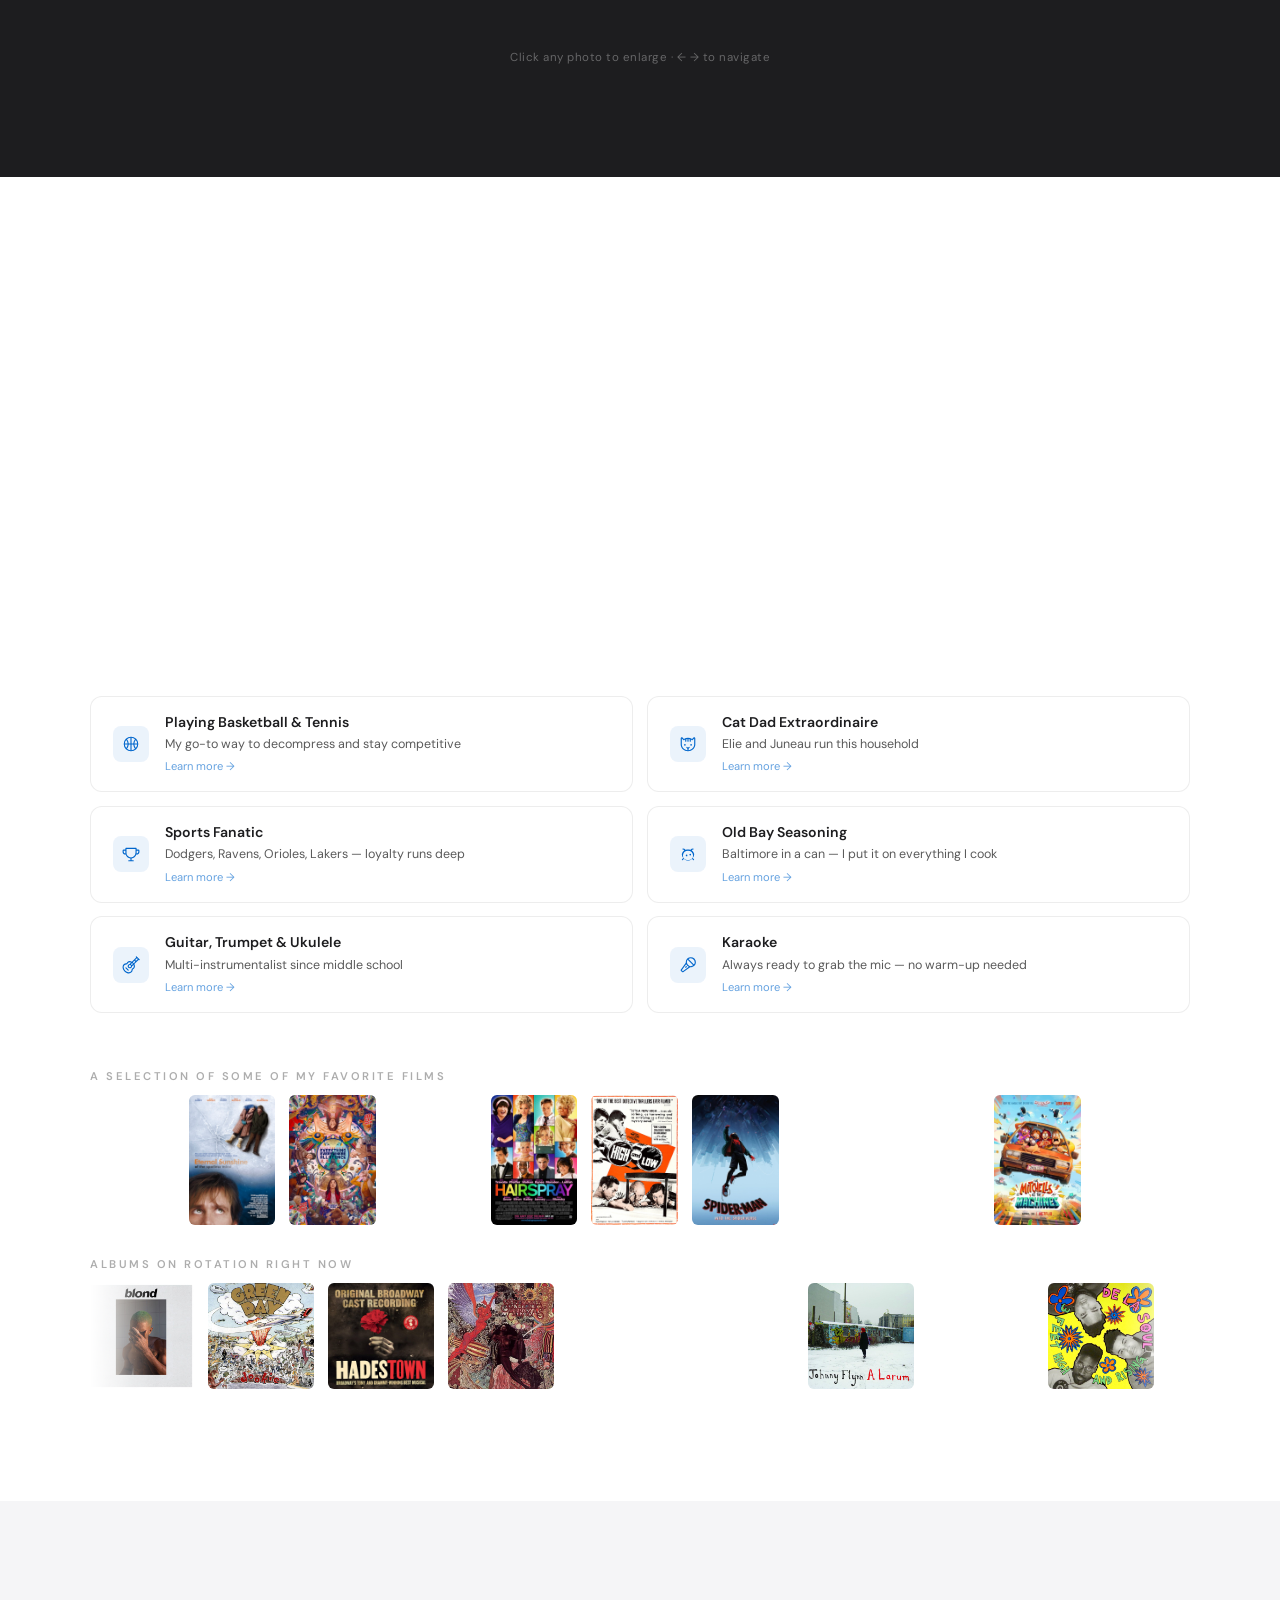
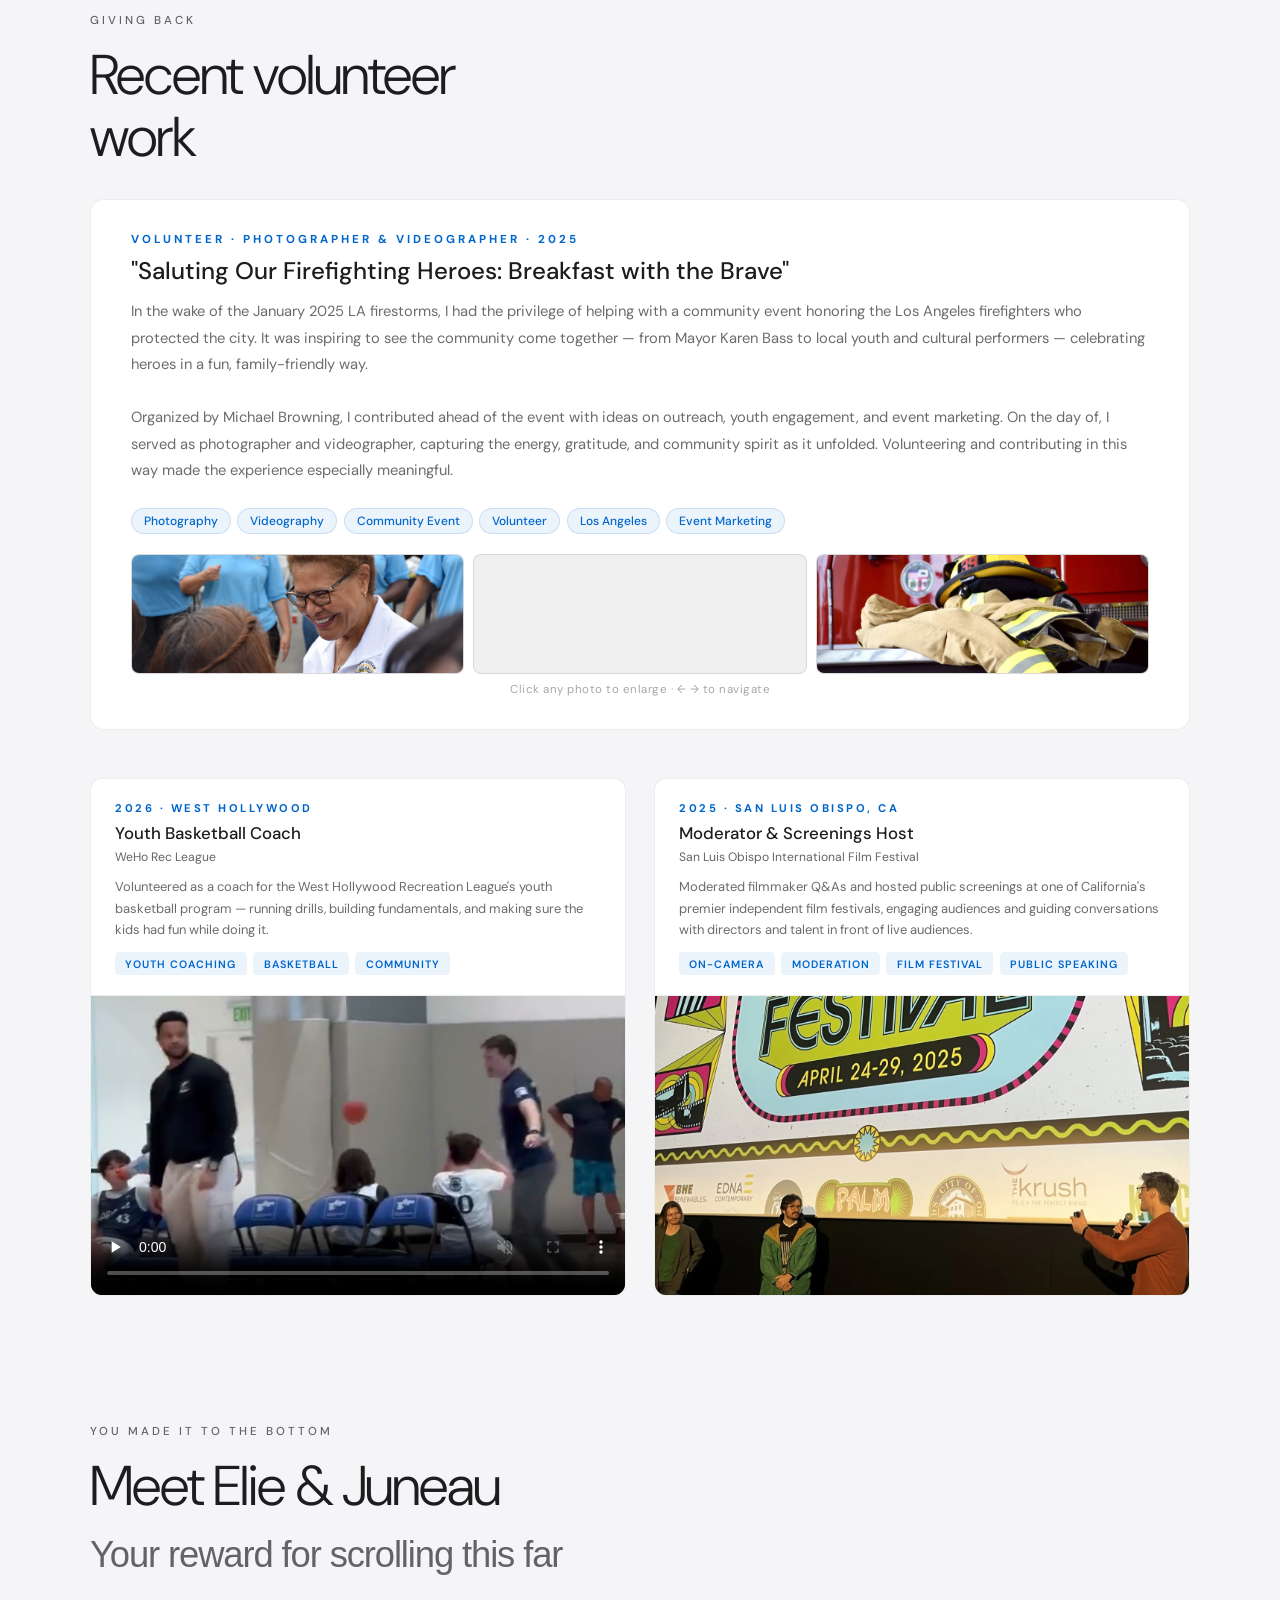
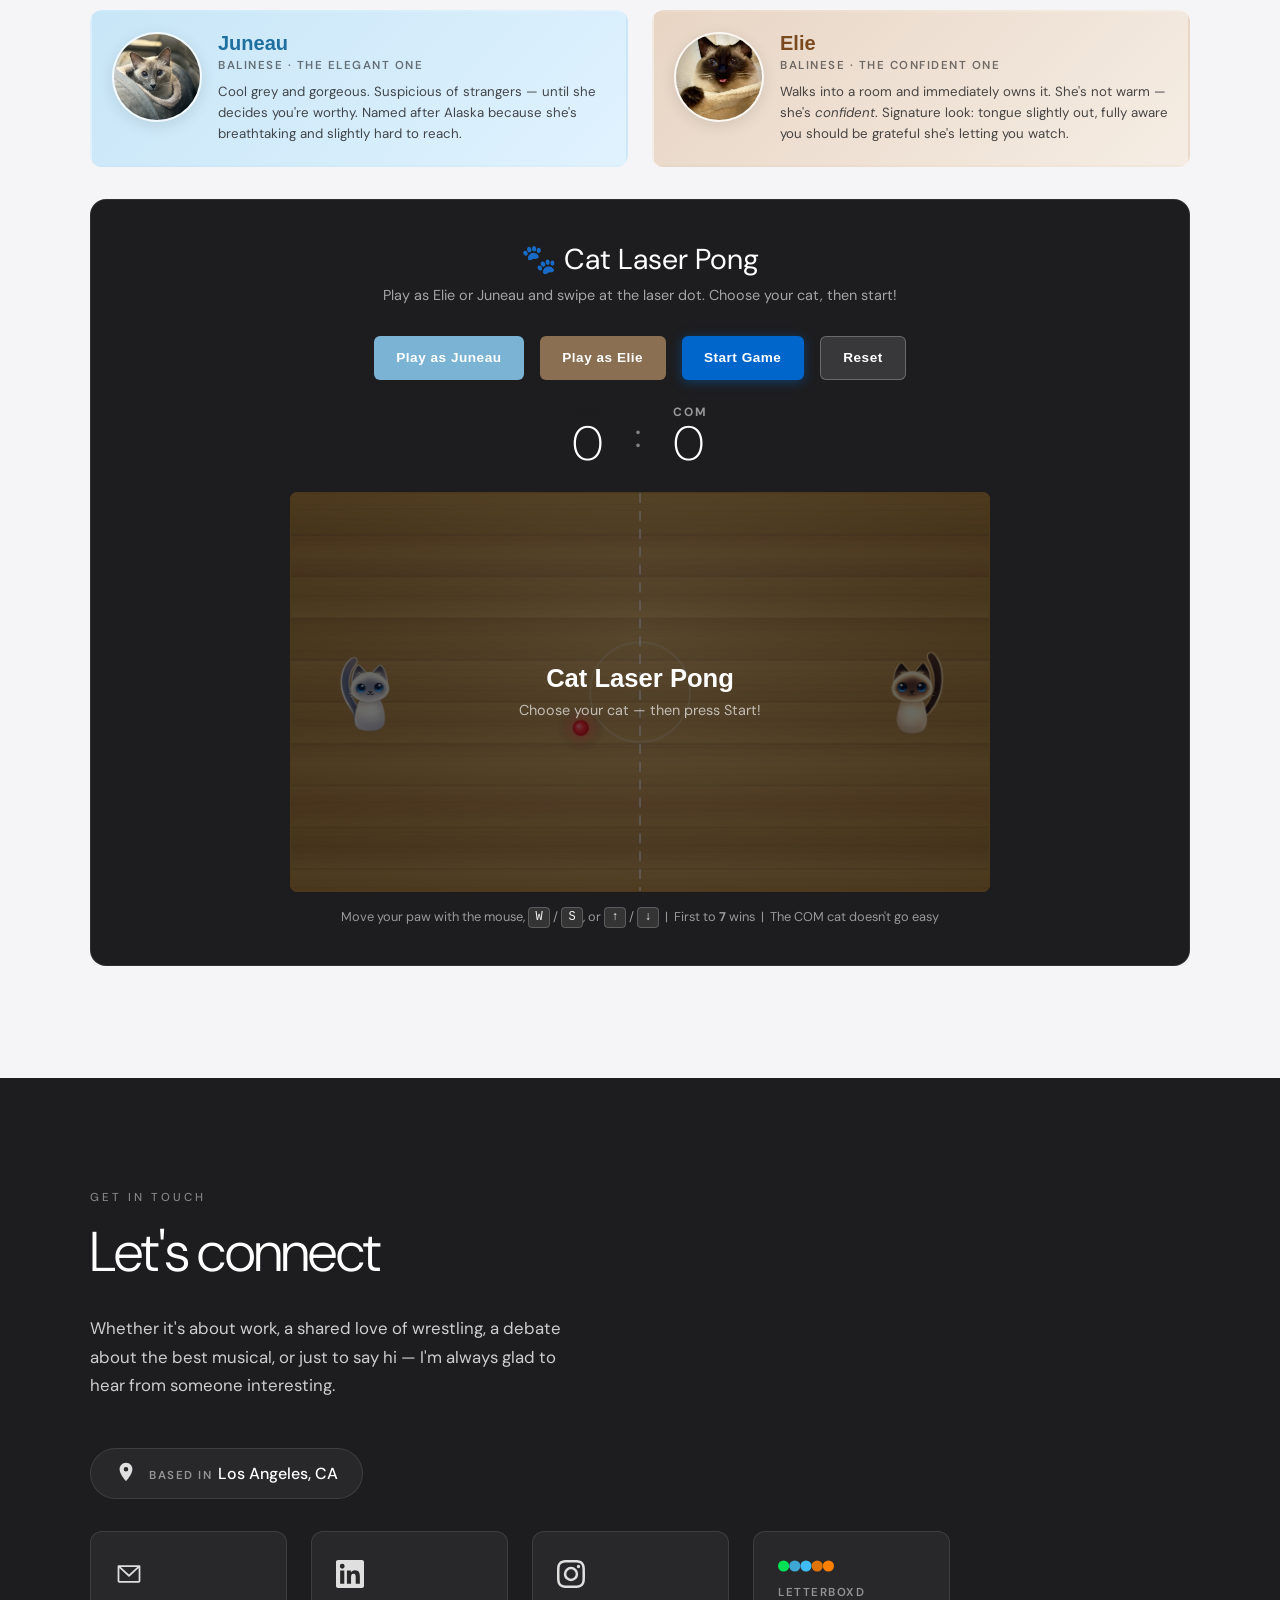
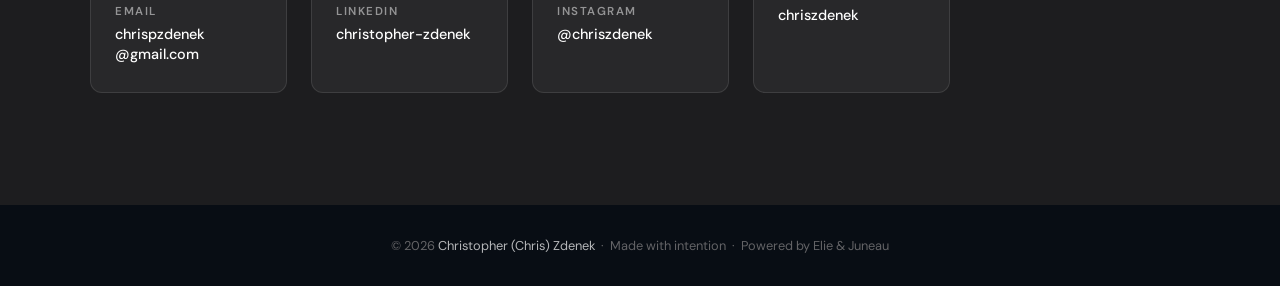
==== commit e4401479: "Lead with film & TV development; add Things I've Built - Page title, meta, social previews and struc" ====
--- a/index.html
+++ b/index.html
@@ -7,24 +7,24 @@
   <link rel="icon" type="image/png" sizes="32x32" href="favicon-32x32.png">
   <link rel="icon" type="image/png" sizes="16x16" href="favicon-16x16.png">
   <link rel="apple-touch-icon" sizes="180x180" href="apple-touch-icon.png">
-  <meta name="description" content="Chris Zdenek (Christopher Zdenek) — creativity meets strategy. Entertainment entrepreneur, storyteller, and improv performer based in Los Angeles. Syracuse Newhouse & Whitman grad working at the intersection of strategy, technology, and creativity.">
-  <meta name="keywords" content="Chris Zdenek, Christopher Zdenek, Christopher P Zdenek, entertainment entrepreneur, improv performer, emerging technology consultant, Los Angeles, 72nd Street Productions, Gotham Group, Paramount, Nickelodeon, Syracuse University, Baltimore">
+  <meta name="description" content="Christopher (Chris) Zdenek works in film and television creative development at 72nd Street Productions in Los Angeles: coverage, IP, pitch decks and talent, plus the software development teams run on. Formerly Paramount & Nickelodeon Animation and The Gotham Group.">
+  <meta name="keywords" content="Chris Zdenek, Christopher Zdenek, Christopher P Zdenek, film and television development, creative development, script coverage, IP scouting, pitch decks, 72nd Street Productions, Gotham Group, Paramount Animation, Nickelodeon, improv, Los Angeles, Syracuse University">
   <meta name="robots" content="index, follow, max-snippet:-1, max-image-preview:large, max-video-preview:-1">
   <meta name="author" content="Christopher Zdenek">
   <meta name="geo.region" content="US-CA">
   <meta name="geo.placename" content="Los Angeles">
   <link rel="canonical" href="https://chriszdenek.com/">
-  <meta property="og:title" content="Chris Zdenek — Creativity Meets Strategy">
-  <meta property="og:description" content="Christopher Zdenek — entertainment entrepreneur, storyteller, and improv performer based in Los Angeles. Explore his work, interests, and what makes him tick.">
+  <meta property="og:title" content="Christopher Zdenek | Film & TV Development, Los Angeles">
+  <meta property="og:description" content="Creative development at 72nd Street Productions, formerly Paramount & Nickelodeon Animation and The Gotham Group. Coverage, IP and pitch decks, plus the products he builds.">
   <meta property="og:image" content="https://chriszdenek.com/images/og-image.png">
   <meta property="og:url" content="https://chriszdenek.com/">
   <meta property="og:type" content="website">
   <meta property="og:site_name" content="Chris Zdenek">
   <meta name="twitter:card" content="summary_large_image">
-  <meta name="twitter:title" content="Chris Zdenek — Creativity Meets Strategy">
-  <meta name="twitter:description" content="Christopher Zdenek — entertainment entrepreneur, storyteller, and improv performer based in Los Angeles.">
+  <meta name="twitter:title" content="Christopher Zdenek | Film & TV Development, Los Angeles">
+  <meta name="twitter:description" content="Creative development at 72nd Street Productions, formerly Paramount & Nickelodeon Animation and The Gotham Group.">
   <meta name="twitter:image" content="https://chriszdenek.com/images/og-image.png">
-  <title>Chris Zdenek | Christopher Zdenek — Entrepreneur, Storyteller & Improv Performer</title>
+  <title>Christopher Zdenek | Film &amp; TV Development, Los Angeles</title>
   <script type="application/ld+json">
   [
     {
@@ -43,9 +43,9 @@
       "familyName": "Zdenek",
       "url": "https://chriszdenek.com",
       "image": "https://chriszdenek.com/images/og-image.png",
-      "jobTitle": "Development & Emerging Technology",
-      "description": "Chris Zdenek is an entertainment entrepreneur, emerging technology consultant, storyteller, and improv performer based in Los Angeles. He works at the intersection of strategy, technology, and creativity at 72nd Street Productions.",
-      "knowsAbout": ["Entertainment", "Strategy", "Technology", "Improv Comedy", "AI Systems", "Project Management", "Animation", "Film Production", "Entrepreneurship"],
+      "jobTitle": "Creative Development & Production",
+      "description": "Christopher Zdenek works in film and television creative development at 72nd Street Productions, director Lee Toland Krieger's company in Los Angeles. He was previously a development assistant and junior creative executive at Paramount & Nickelodeon Animation and worked at The Gotham Group. He also designs and builds software products, and studies improv at The Groundlings.",
+      "knowsAbout": ["Film and Television Development", "Creative Development", "Script Coverage", "Intellectual Property", "Pitch Decks", "Animation", "Talent Scouting", "Software Development", "Improv Comedy"],
       "alumniOf": [
         {
           "@type": "CollegeOrUniversity",
@@ -54,7 +54,7 @@
         },
         {
           "@type": "HighSchool",
-          "name": "Jemicy School of Baltimore"
+          "name": "The Friends School of Baltimore"
         }
       ],
       "worksFor": {
@@ -72,7 +72,7 @@
         },
         {
           "@type": "Occupation",
-          "name": "Emerging Technology Consultant",
+          "name": "Software Development",
           "occupationLocation": {
             "@type": "City",
             "name": "Los Angeles"
@@ -132,6 +132,7 @@
   <ul class="nav-links" id="navLinks">
     <li><a href="#about">About</a></li>
     <li><a href="#experience">Experience</a></li>
+    <li><a href="#built">Built</a></li>
     <li><a href="#writing">Creative</a></li>
     <li><a href="#interests">Interests</a></li>
     <li><a href="#volunteer">Volunteer</a></li>
@@ -160,11 +161,11 @@
       Currently at 72nd Street Productions
     </div>
     <div class="hero-tags hero-enter hero-enter-3">
+      <span class="hero-tag">Development</span>
+      <span class="hero-tag">IP &amp; Talent</span>
+      <span class="hero-tag">Pitch Decks</span>
       <span class="hero-tag">Strategy</span>
-      <span class="hero-tag">Technology</span>
-      <span class="hero-tag">Creative</span>
-      <span class="hero-tag">Leadership</span>
-      <span class="hero-tag-rotate"><span class="active">AI Generalist</span></span>
+      <span class="hero-tag-rotate"><span class="active">Building Tools</span></span>
     </div>
     <div class="hero-cta hero-enter hero-enter-4">
       <a href="#about" class="btn btn-gold">Get to Know Me</a>
@@ -175,7 +176,7 @@
 </section>
 
 <!-- AI-ready summary (hidden visually, exposed to crawlers & AI search) -->
-<p class="sr-only">Christopher Zdenek is an entertainment entrepreneur and emerging technology consultant based in Los Angeles, currently at 72nd Street Productions — director Lee Toland Krieger's production company — with experience spanning The Gotham Group, Paramount, Nickelodeon, Illumination, and 25+ film and television productions.</p>
+<p class="sr-only">Christopher Zdenek works in film and television creative development in Los Angeles, currently at 72nd Street Productions — director Lee Toland Krieger's production company — with experience spanning Paramount &amp; Nickelodeon Animation, The Gotham Group, Illumination, Cartoon Network Studios, and 25+ film and television productions. He also designs and builds software products, including Sofa Senate and Afterbows.</p>
 
 <!-- ── ABOUT ────────────────────────────────────────────────── -->
 <section id="about">
@@ -186,7 +187,7 @@
         <div class="headshot-wrap">
           <picture><source srcset="images/headshot.jpg.webp" type="image/webp"><img fetchpriority="high" decoding="async"
             src="images/headshot.jpg"
-            alt="Christopher Zdenek - entertainment entrepreneur and emerging technology consultant in Los Angeles"
+            alt="Christopher Zdenek, film and television development, Los Angeles"
             class="headshot-img"
             width="1200"
             height="1384"
@@ -227,7 +228,7 @@
           I'm a big sports fan, and I really admire utility players like Dodger <strong>Kiké Hernández</strong> — they bring versatility, fun, and a team-first attitude. That's the same approach I take to my work, whether I'm building a project, managing a budget, or writing something personal.
         </p>
         <p>
-          My experience spans studios, startups, and consulting — from <strong>Paramount &amp; Nickelodeon</strong> to <strong>The Gotham Group</strong>, where I implemented AI-driven systems to modernize operations. Today I'm at <strong>72nd Street Productions</strong>, director Lee Toland Krieger's production company, working across development, production, and the custom software that powers both. I bring an entrepreneurial mindset shaped by degrees from Syracuse's Newhouse and Whitman schools, and I'm always looking for the intersection of strategy, technology, and creativity. Here, you'll find my work, my interests, and what makes me tick.
+          My experience spans a studio, a management company, and a director's production company — from <strong>Paramount &amp; Nickelodeon</strong>, where I was a junior creative executive on two animated features, to <strong>The Gotham Group</strong>, where I came back in 2026 to build the systems that modernized its operations. Today I'm in creative development at <strong>72nd Street Productions</strong>, director Lee Toland Krieger's production company, working across development, production, and the custom software that powers both. I bring an entrepreneurial mindset shaped by degrees from Syracuse's Newhouse and Whitman schools, and I'm always looking for the intersection of strategy, technology, and creativity. Here, you'll find my work, my interests, and what makes me tick.
         </p>
       </div>
     </div>
@@ -246,7 +247,7 @@
         <div class="timeline-header" role="button" tabindex="0" aria-expanded="false" title="Click to expand">
           <div>
             <div class="timeline-period">2026 – Present</div>
-            <div class="timeline-role">Development &amp; Emerging Technology</div>
+            <div class="timeline-role">Creative Development &amp; Production</div>
             <div class="timeline-company">72nd Street Productions &nbsp;·&nbsp; Los Angeles, CA</div>
           </div>
           <div class="company-logos">
@@ -257,13 +258,13 @@
         <div class="timeline-details">
           <div class="timeline-details-inner">
             <div class="timeline-desc">
-              Working across development and production at director Lee Toland Krieger's production company (You, Riverdale, The Age of Adaline, Netflix's upcoming Just Picture It). Developing pitch decks and presentation materials for projects at major studios and streamers, scouting IP and story material, and coordinating logistics for production shoots in New York. Designed and built the company's tailor-made pre-production platform — location scouting with interactive maps, slate tracking, talent intelligence, and production budgeting in one system.
+              Working across development and production at director Lee Toland Krieger's production company (You, Riverdale, The Age of Adaline, Netflix's upcoming Just Picture It, and Spaceship Earth, the Disney+ pilot he is directing for 20th Television). Writing script and book coverage and development notes, building pitch and visual-language decks for projects at major studios and streamers, scouting IP and story material, and coordinating logistics for production shoots in New York. Designed and built the company's tailor-made pre-production platform — location scouting with interactive maps, slate tracking, talent intelligence, and production budgeting in one system.
             </div>
             <div class="timeline-tags">
               <span class="timeline-tag">Development</span>
-              <span class="timeline-tag">Emerging Technology</span>
+              <span class="timeline-tag">Script Coverage</span>
+              <span class="timeline-tag">Pitch Decks</span>
               <span class="timeline-tag">Pre-Production</span>
-              <span class="timeline-tag">Pitch Decks</span>
             </div>
           </div>
         </div>
@@ -284,15 +285,57 @@
         <div class="timeline-details">
           <div class="timeline-details-inner">
             <div class="timeline-desc">
-              Drove the modernization of infrastructure and operations at a leading entertainment management and production company through agentic AI implementation. Rebuilt core systems across talent tracking, submissions, internal workflow, and communications using intelligent automation — including a 30-module desk-management platform used daily by managers and assistants. Led the complete rebuild of the company's digital presence and web platform, built an automated pitch-deck generation system, and trained executives one-on-one to use agentic AI tools in their everyday work.
+              Came back to modernize operations at a leading entertainment management and production company. Designed, built, and shipped a 30-module desk-management platform used daily by managers and assistants for client tracking, submissions, scheduling, and meeting briefings, plus a buyer-intelligence database tracking animation buyers and an 11-template branded deck system. Led the complete rebuild of the company's website and trained executives one-on-one to use AI tools for operations and research.
             </div>
             <div class="timeline-tags">
-              <span class="timeline-tag">AI Implementation</span>
-              <span class="timeline-tag">Agentic AI</span>
+              <span class="timeline-tag">Desk Platform</span>
               <span class="timeline-tag">Workflow Automation</span>
-              <span class="timeline-tag">Web Development</span>
-              <span class="timeline-tag">Infrastructure</span>
-            </div>
+              <span class="timeline-tag">Website Redesign</span>
+              <span class="timeline-tag">Executive Training</span>
+            </div>
+          </div>
+        </div>
+      </div>
+
+      <div class="timeline-item reveal">
+        <div class="timeline-header" role="button" tabindex="0" aria-expanded="false" title="Click to expand">
+          <div>
+            <div class="timeline-period">2022 – 2025</div>
+            <div class="timeline-role">Development Assistant <span class="timeline-badge">Jr. Creative Executive</span></div>
+            <div class="timeline-company">Paramount &amp; Nickelodeon &nbsp;·&nbsp; Los Angeles, CA</div>
+          </div>
+          <div class="company-logos">
+            <img decoding="async" src="images/logos/paramount.svg" class="company-logo company-logo--md" alt="Paramount" width="1000" height="787" loading="lazy">
+            <img decoding="async" src="images/logos/nickelodeon.png" class="company-logo" alt="Nickelodeon" width="1280" height="1001" loading="lazy">
+          </div>
+          <svg class="timeline-chevron" xmlns="http://www.w3.org/2000/svg" width="20" height="20" viewBox="0 0 256 256" fill="currentColor"><path d="M213.66,101.66l-80,80a8,8,0,0,1-11.32,0l-80-80A8,8,0,0,1,53.66,90.34L128,164.69l74.34-74.35a8,8,0,0,1,11.32,11.32Z"/></svg>
+        </div>
+        <div class="timeline-details">
+          <div class="timeline-details-inner">
+            <div class="timeline-desc">
+              Junior creative executive on two animated features in development, driving notes in pitches and story sessions and meeting writers and talent, while supporting development across 25+ films and series at a major studio. Ran writer searches and scouted talent at festivals, live theatre, and comedy showcases; spearheaded the studio's IP initiative; and wrote briefs, coverage, and competitive-trend reports for executives up to the President and CEO. Co-led Emmy and Annie campaigns for two films.
+            </div>
+            <div class="timeline-tags">
+              <span class="timeline-tag">Development</span>
+              <span class="timeline-tag">Script Coverage</span>
+              <span class="timeline-tag">Talent Scouting</span>
+              <span class="timeline-tag">IP Research</span>
+            </div>
+            <div class="photo-thumb-grid">
+              <div class="photo-thumb" data-lb="0" data-gallery="paramount" title="Click to enlarge">
+                <picture><source srcset="images/work/paramount-dodgeball.jpg.webp" type="image/webp"><img width="1200" height="900" decoding="async" src="images/work/paramount-dodgeball.jpg" alt="Dodgeball Champions — Paramount team" loading="lazy"></picture>
+              </div>
+              <div class="photo-thumb" data-lb="1" data-gallery="paramount" title="Click to enlarge">
+                <picture><source srcset="images/work/paramount-glsen.jpg.webp" type="image/webp"><img width="1200" height="1799" class="crop-faces" decoding="async" src="images/work/paramount-glsen.jpg" alt="GLSEN Event — Paramount &amp; Nickelodeon" loading="lazy"></picture>
+              </div>
+              <div class="photo-thumb" data-lb="2" data-gallery="paramount" title="Click to enlarge">
+                <picture><source srcset="images/work/paramount-tmnt.jpg.webp" type="image/webp"><img width="900" height="1200" decoding="async" src="images/work/paramount-tmnt.jpg" alt="TMNT Toys — Paramount &amp; Nickelodeon" loading="lazy"></picture>
+              </div>
+              <div class="photo-thumb" data-lb="3" data-gallery="paramount" title="Click to enlarge">
+                <picture><source srcset="images/work/paramount-transformers.jpg.webp" type="image/webp"><img width="1200" height="900" decoding="async" src="images/work/paramount-transformers.jpg" alt="Transformers — Paramount &amp; Nickelodeon" loading="lazy"></picture>
+              </div>
+            </div>
+            <div class="photo-thumb-hint">Click any photo to enlarge · ← → to navigate</div>
           </div>
         </div>
       </div>
@@ -324,55 +367,11 @@
         </div>
       </div>
 
-
-      <div class="timeline-item reveal">
-        <div class="timeline-header" role="button" tabindex="0" aria-expanded="false" title="Click to expand">
-          <div>
-            <div class="timeline-period">2022 – 2025</div>
-            <div class="timeline-role">Feature Development</div>
-            <div class="timeline-company">Paramount &amp; Nickelodeon &nbsp;·&nbsp; Los Angeles, CA</div>
-          </div>
-          <div class="company-logos">
-            <img decoding="async" src="images/logos/paramount.svg" class="company-logo company-logo--md" alt="Paramount" width="1000" height="787" loading="lazy">
-            <img decoding="async" src="images/logos/nickelodeon.png" class="company-logo" alt="Nickelodeon" width="1280" height="1001" loading="lazy">
-          </div>
-          <svg class="timeline-chevron" xmlns="http://www.w3.org/2000/svg" width="20" height="20" viewBox="0 0 256 256" fill="currentColor"><path d="M213.66,101.66l-80,80a8,8,0,0,1-11.32,0l-80-80A8,8,0,0,1,53.66,90.34L128,164.69l74.34-74.35a8,8,0,0,1,11.32,11.32Z"/></svg>
-        </div>
-        <div class="timeline-details">
-          <div class="timeline-details-inner">
-            <div class="timeline-desc">
-              Drove narrative development across 25+ films and series, aligning creative, production, finance, and legal teams at a major studio. Authored executive-facing decks, briefs, talking points, and strategic materials for pitches and presentations. Led competitive, talent, and IP research to shape development strategy and audience targeting. Managed high-stakes production events with cross-functional partners.
-            </div>
-            <div class="timeline-tags">
-              <span class="timeline-tag">Development</span>
-              <span class="timeline-tag">Script Analysis</span>
-              <span class="timeline-tag">Creative Strategy</span>
-              <span class="timeline-tag">Cross-Functional</span>
-            </div>
-            <div class="photo-thumb-grid">
-              <div class="photo-thumb" data-lb="0" data-gallery="paramount" title="Click to enlarge">
-                <picture><source srcset="images/work/paramount-dodgeball.jpg.webp" type="image/webp"><img width="1200" height="900" decoding="async" src="images/work/paramount-dodgeball.jpg" alt="Dodgeball Champions — Paramount team" loading="lazy"></picture>
-              </div>
-              <div class="photo-thumb" data-lb="1" data-gallery="paramount" title="Click to enlarge">
-                <picture><source srcset="images/work/paramount-glsen.jpg.webp" type="image/webp"><img width="1200" height="1799" class="crop-faces" decoding="async" src="images/work/paramount-glsen.jpg" alt="GLSEN Event — Paramount &amp; Nickelodeon" loading="lazy"></picture>
-              </div>
-              <div class="photo-thumb" data-lb="2" data-gallery="paramount" title="Click to enlarge">
-                <picture><source srcset="images/work/paramount-tmnt.jpg.webp" type="image/webp"><img width="900" height="1200" decoding="async" src="images/work/paramount-tmnt.jpg" alt="TMNT Toys — Paramount &amp; Nickelodeon" loading="lazy"></picture>
-              </div>
-              <div class="photo-thumb" data-lb="3" data-gallery="paramount" title="Click to enlarge">
-                <picture><source srcset="images/work/paramount-transformers.jpg.webp" type="image/webp"><img width="1200" height="900" decoding="async" src="images/work/paramount-transformers.jpg" alt="Transformers — Paramount &amp; Nickelodeon" loading="lazy"></picture>
-              </div>
-            </div>
-            <div class="photo-thumb-hint">Click any photo to enlarge · ← → to navigate</div>
-          </div>
-        </div>
-      </div>
-
       <div class="timeline-item reveal">
         <div class="timeline-header" role="button" tabindex="0" aria-expanded="false" title="Click to expand">
           <div>
             <div class="timeline-period">2021 – 2022</div>
-            <div class="timeline-role">Talent Management</div>
+            <div class="timeline-role">Executive Assistant to Partner</div>
             <div class="timeline-company">The Gotham Group &nbsp;·&nbsp; West Hollywood, CA</div>
           </div>
           <div class="company-logos">
@@ -578,7 +577,7 @@
         <div class="timeline-header" role="button" tabindex="0" aria-expanded="false" title="Click to expand">
           <div>
             <div class="timeline-period">2020</div>
-            <div class="timeline-role">Current Series Intern</div>
+            <div class="timeline-role">Original Series Intern</div>
             <div class="timeline-company">Cartoon Network Studios &nbsp;·&nbsp; Burbank, CA</div>
           </div>
           <div class="company-logos">
@@ -825,7 +824,7 @@
 <section id="franchises">
   <div class="container">
     <p class="section-label reveal">IP &amp; Franchises</p>
-    <h2 class="section-title reveal reveal-delay-1">Stories I've helped ship</h2>
+    <h2 class="section-title reveal reveal-delay-1">Properties I've worked on</h2>
     <p class="franchise-intro reveal reveal-delay-2">A few of the properties and franchises I've had the chance to work on.</p>
     <div class="franchise-grid reveal reveal-delay-3">
       <a href="https://en.wikipedia.org/wiki/SpongeBob_SquarePants" target="_blank" rel="noopener"><img decoding="async" src="images/franchises/spongebob-logo.png" class="franchise-logo" alt="SpongeBob SquarePants" width="1280" height="682" onerror="this.parentElement.style.display='none'" loading="lazy"></a>
@@ -845,6 +844,53 @@
       <a href="https://en.wikipedia.org/wiki/Apple_%26_Onion" target="_blank" rel="noopener"><img decoding="async" src="images/franchises/apple--onion-logo.webp" class="franchise-logo" alt="Apple &amp; Onion" width="1200" height="318" onerror="this.parentElement.style.display='none'" loading="lazy"></a>
       <a href="https://en.wikipedia.org/wiki/The_Secret_Life_of_Pets_(franchise)" target="_blank" rel="noopener"><img decoding="async" src="images/franchises/secret-life-of-pets-logo.png" class="franchise-logo" alt="The Secret Life of Pets" width="250" height="220" onerror="this.parentElement.style.display='none'" loading="lazy"></a>
       <a href="https://en.wikipedia.org/wiki/Max_%26_the_Midknights_(TV_series)" target="_blank" rel="noopener"><img decoding="async" src="images/franchises/max-and-the-midknights-logo.webp" class="franchise-logo" alt="Max and the Midknights" width="828" height="655" onerror="this.parentElement.style.display='none'" loading="lazy"></a>
+    </div>
+  </div>
+</section>
+
+<!-- ── THINGS I'VE BUILT ────────────────────────────────────── -->
+<section id="built">
+  <div class="container">
+    <p class="section-label reveal">Things I've Built</p>
+    <h2 class="section-title reveal reveal-delay-1">Tools for deciding<br>what's worth your time</h2>
+    <div class="divider reveal reveal-delay-2"></div>
+    <p class="built-intro reveal reveal-delay-2">On my own time I design, build, and ship products end to end, about two dozen since February 2026. Most of them are about taste: what to watch tonight, what you've already seen, what's worth making.</p>
+    <div class="built-grid">
+      <a class="built-card built-card--wide reveal" href="https://www.sofasenate.com" target="_blank" rel="noopener">
+        <div class="built-card-top"><h3>Sofa Senate</h3><span class="built-status">Live</span></div>
+        <p>A movie-night app that learns each person's taste and settles what the group watches, with every phone in the room voting. Its Slate forecasts 297 upcoming films, then grades itself after release.</p>
+        <span class="built-link">sofasenate.com &rarr;</span>
+      </a>
+      <a class="built-card reveal" href="https://afterbows.vercel.app" target="_blank" rel="noopener">
+        <div class="built-card-top"><h3>Afterbows</h3><span class="built-status">Live</span></div>
+        <p>A record of the theatre you've seen. The hard part is identifying the exact production and cast from half-remembered details. Performers can only be praised.</p>
+        <span class="built-link">afterbows.vercel.app &rarr;</span>
+      </a>
+      <a class="built-card reveal" href="https://operation-doomsday.vercel.app" target="_blank" rel="noopener">
+        <div class="built-card-top"><h3>Operation Doomsday</h3><span class="built-status">Live</span></div>
+        <p>A Cold War spy party game for 6 to 10 people in one room, played on everyone's phone. A referee hands out private missions, and the saboteur emerges from the group's own choices.</p>
+        <span class="built-link">operation-doomsday.vercel.app &rarr;</span>
+      </a>
+      <a class="built-card reveal" href="https://spacework-one.vercel.app" target="_blank" rel="noopener">
+        <div class="built-card-top"><h3>SpaceWork</h3><span class="built-status">Live</span></div>
+        <p>Solo improv practice built from my Groundlings training: an exercise library, warm-ups, a character builder, and scene practice with uploaded scripts.</p>
+        <span class="built-link">spacework-one.vercel.app &rarr;</span>
+      </a>
+      <div class="built-card reveal">
+        <div class="built-card-top"><h3>Screenplay2Audio</h3><span class="built-status built-status--private">Private</span></div>
+        <p>Turns a screenplay into a full-cast audio read, so coverage can happen on the commute. 345 automated tests.</p>
+      </div>
+    </div>
+    <p class="built-subhead reveal">Inside the companies I've worked for</p>
+    <div class="built-grid">
+      <div class="built-card reveal">
+        <div class="built-card-top"><h3>72nd Street Productions platform</h3><span class="built-status built-status--private">Internal</span></div>
+        <p>The company's operations platform, built solo in 11 weeks: slate and submissions tracking, location-scouting maps, script breakdowns, stripboards, and budgets. About 74,000 lines across 48 pages.</p>
+      </div>
+      <div class="built-card reveal">
+        <div class="built-card-top"><h3>The Gotham Group desk platform</h3><span class="built-status built-status--private">Internal</span></div>
+        <p>A 30-module desk platform managers and assistants used daily for client tracking, submissions, scheduling, and meeting briefings.</p>
+      </div>
     </div>
   </div>
 </section>
--- a/styles.css
+++ b/styles.css
@@ -841,6 +841,60 @@
       filter: grayscale(0%) opacity(1);
       transform: scale(1.1);
     }
+
+    /* ─── THINGS I'VE BUILT ─────────────────────────────────── */
+    #built { background: var(--cream); }
+    .built-intro {
+      font-size: 1rem; color: rgba(0,0,0,0.62);
+      max-width: 560px; line-height: 1.7; margin-bottom: 2.25rem;
+    }
+    .built-grid {
+      display: grid;
+      grid-template-columns: repeat(2, 1fr);
+      gap: 0.85rem;
+    }
+    @media (max-width: 660px) { .built-grid { grid-template-columns: 1fr; } }
+    .built-card {
+      display: flex; flex-direction: column; gap: 0.55rem;
+      padding: 1.3rem 1.5rem; border-radius: 12px;
+      background: #fff; border: 1px solid rgba(0,0,0,0.07);
+      color: inherit; text-decoration: none;
+      transition: border-color 0.2s, box-shadow 0.2s, transform 0.2s;
+    }
+    a.built-card:hover {
+      border-color: rgba(0,102,204,0.25);
+      box-shadow: 0 4px 18px rgba(0,0,0,0.07);
+      transform: translateY(-2px);
+    }
+    a.built-card:focus-visible { outline: 2px solid var(--accent); outline-offset: 3px; }
+    .built-card--wide { grid-column: 1 / -1; }
+    .built-card-top { display: flex; align-items: center; justify-content: space-between; gap: 1rem; }
+    .built-card h3 {
+      font-family: 'DM Sans', sans-serif;
+      font-size: 1rem; font-weight: 600; margin: 0;
+      color: var(--navy); line-height: 1.3;
+    }
+    .built-card--wide h3 { font-size: 1.15rem; }
+    .built-card p { font-size: 0.85rem; line-height: 1.6; color: rgba(0,0,0,0.65); margin: 0; }
+    .built-status {
+      flex-shrink: 0; font-size: 0.6rem; font-weight: 600;
+      letter-spacing: 0.04em; text-transform: uppercase;
+      padding: 0.2rem 0.6rem; border-radius: 100px;
+      background: rgba(52,199,89,0.12); color: #1E7B34;
+      border: 1px solid rgba(52,199,89,0.25);
+    }
+    .built-status--private { background: rgba(0,0,0,0.05); color: var(--deep); border-color: rgba(0,0,0,0.08); }
+    .built-link { margin-top: auto; padding-top: 0.2rem; font-size: 0.78rem; font-weight: 500; color: var(--accent); }
+    .built-subhead {
+      margin: 2.5rem 0 1rem; font-size: 0.75rem; font-weight: 600;
+      letter-spacing: 0.08em; text-transform: uppercase; color: var(--deep);
+    }
+    [data-theme="dark"] .built-card { background: #26262A; border-color: rgba(255,255,255,0.07); }
+    [data-theme="dark"] .built-card p,
+    [data-theme="dark"] .built-intro { color: rgba(255,255,255,0.68); }
+    [data-theme="dark"] a.built-card:hover { border-color: rgba(77,163,255,0.35); box-shadow: none; }
+    [data-theme="dark"] .built-status { background: rgba(52,199,89,0.16); color: #6FDB8C; border-color: rgba(52,199,89,0.3); }
+    [data-theme="dark"] .built-status--private { background: rgba(255,255,255,0.08); color: rgba(255,255,255,0.7); border-color: rgba(255,255,255,0.08); }
 
     /* ─── WRITING ───────────────────────────────────────────── */
     #writing { background: var(--navy); }
